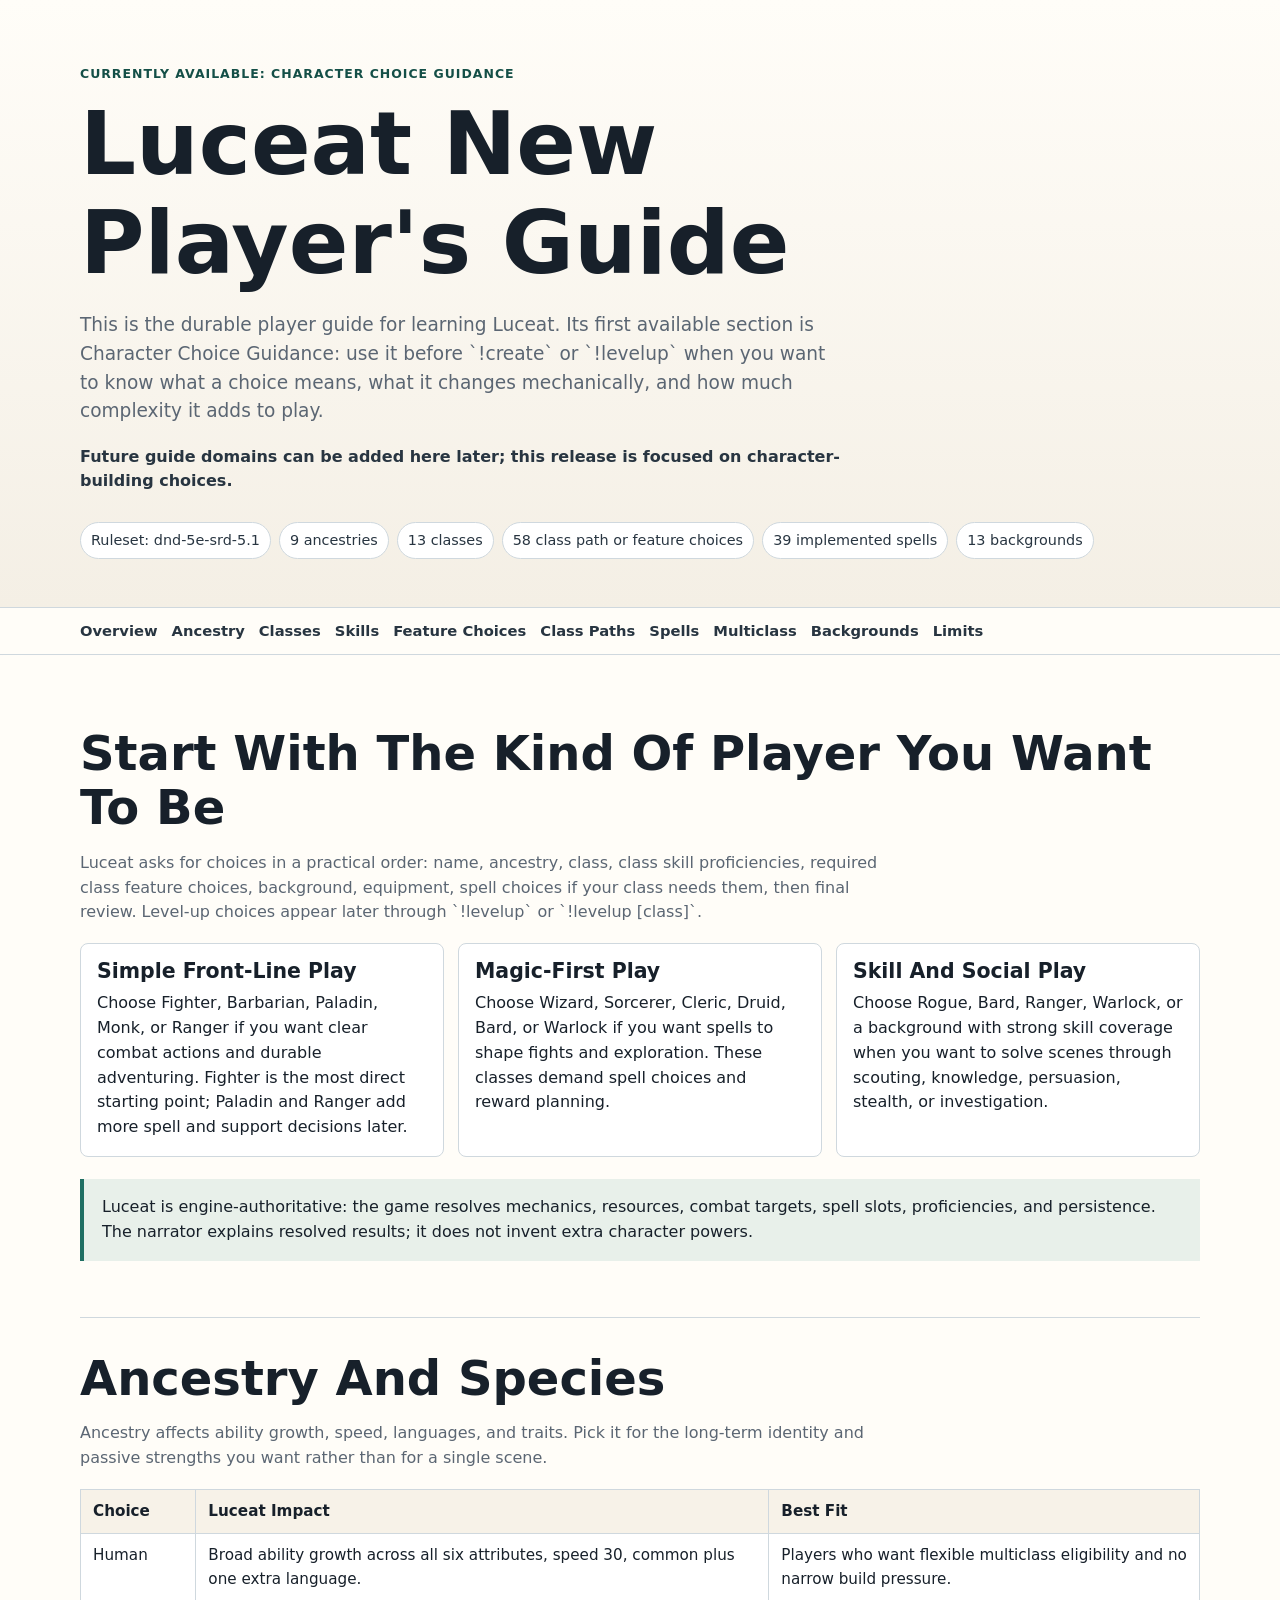
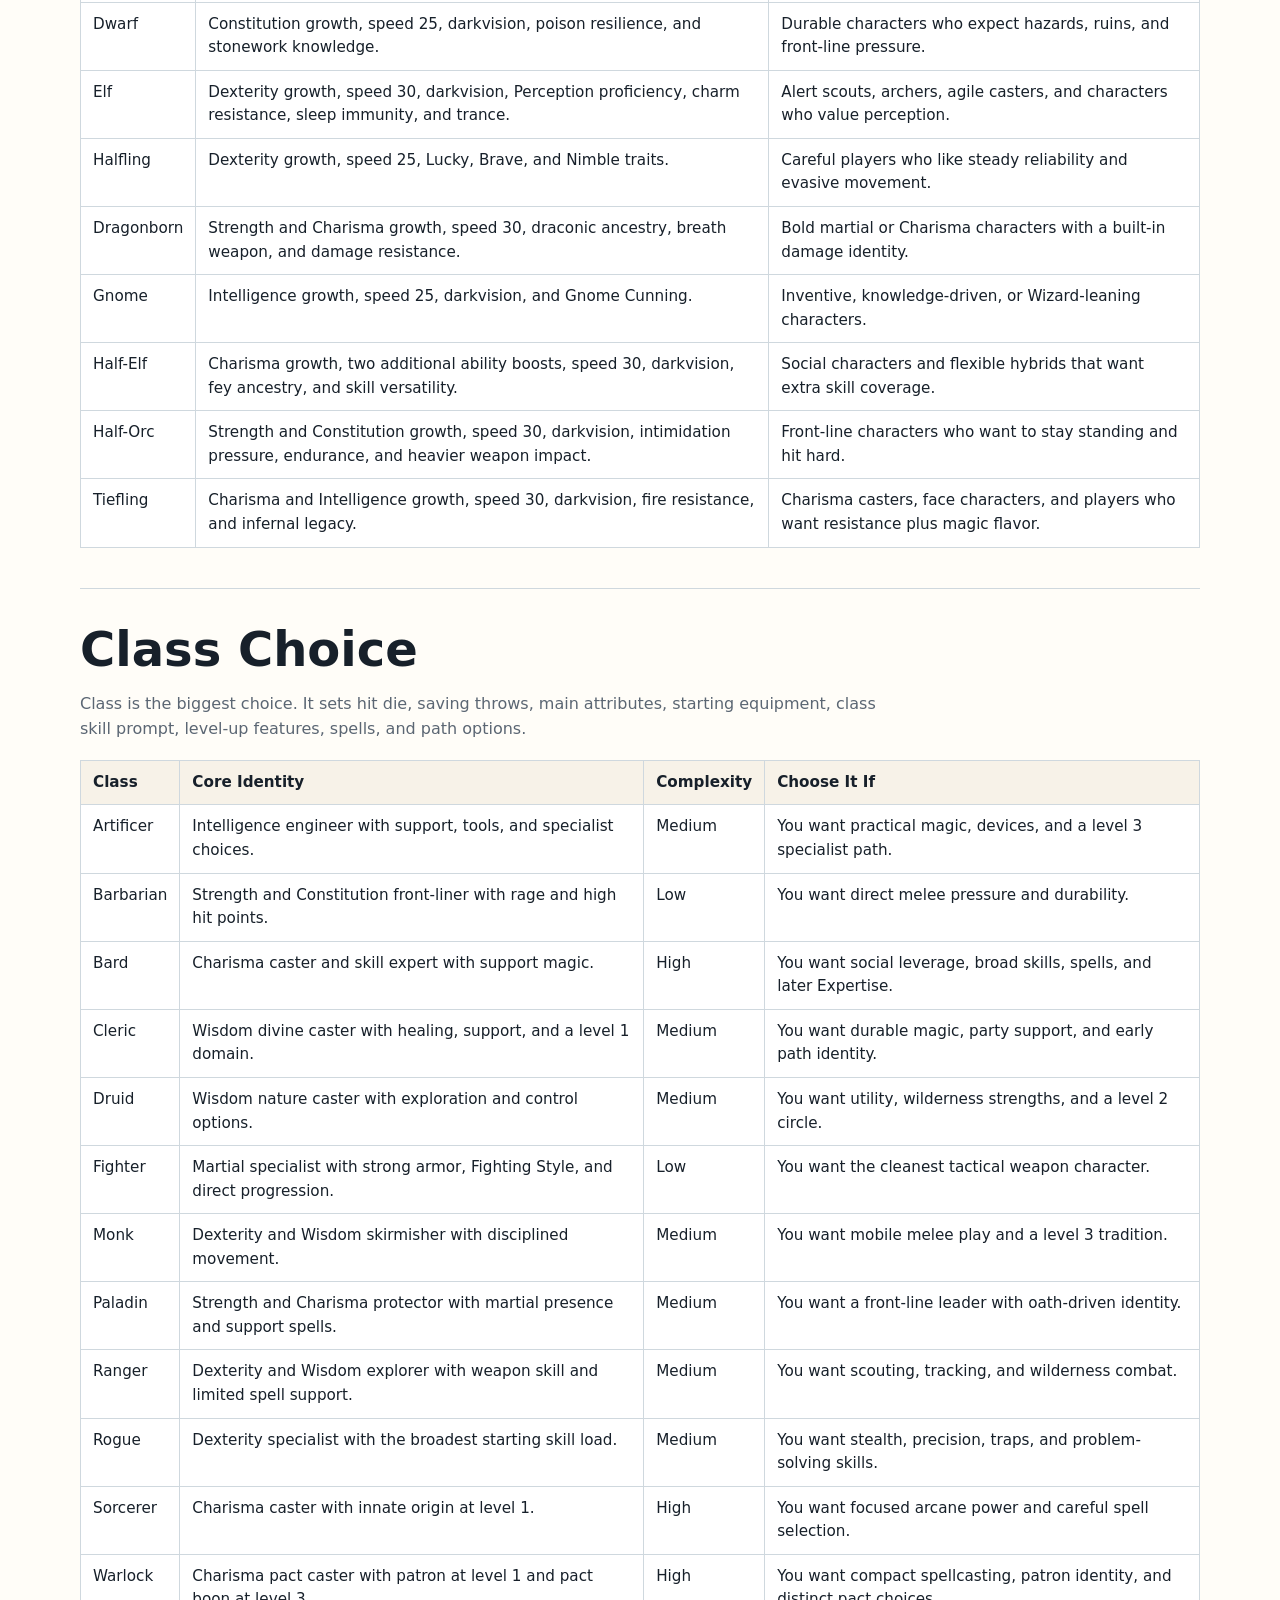
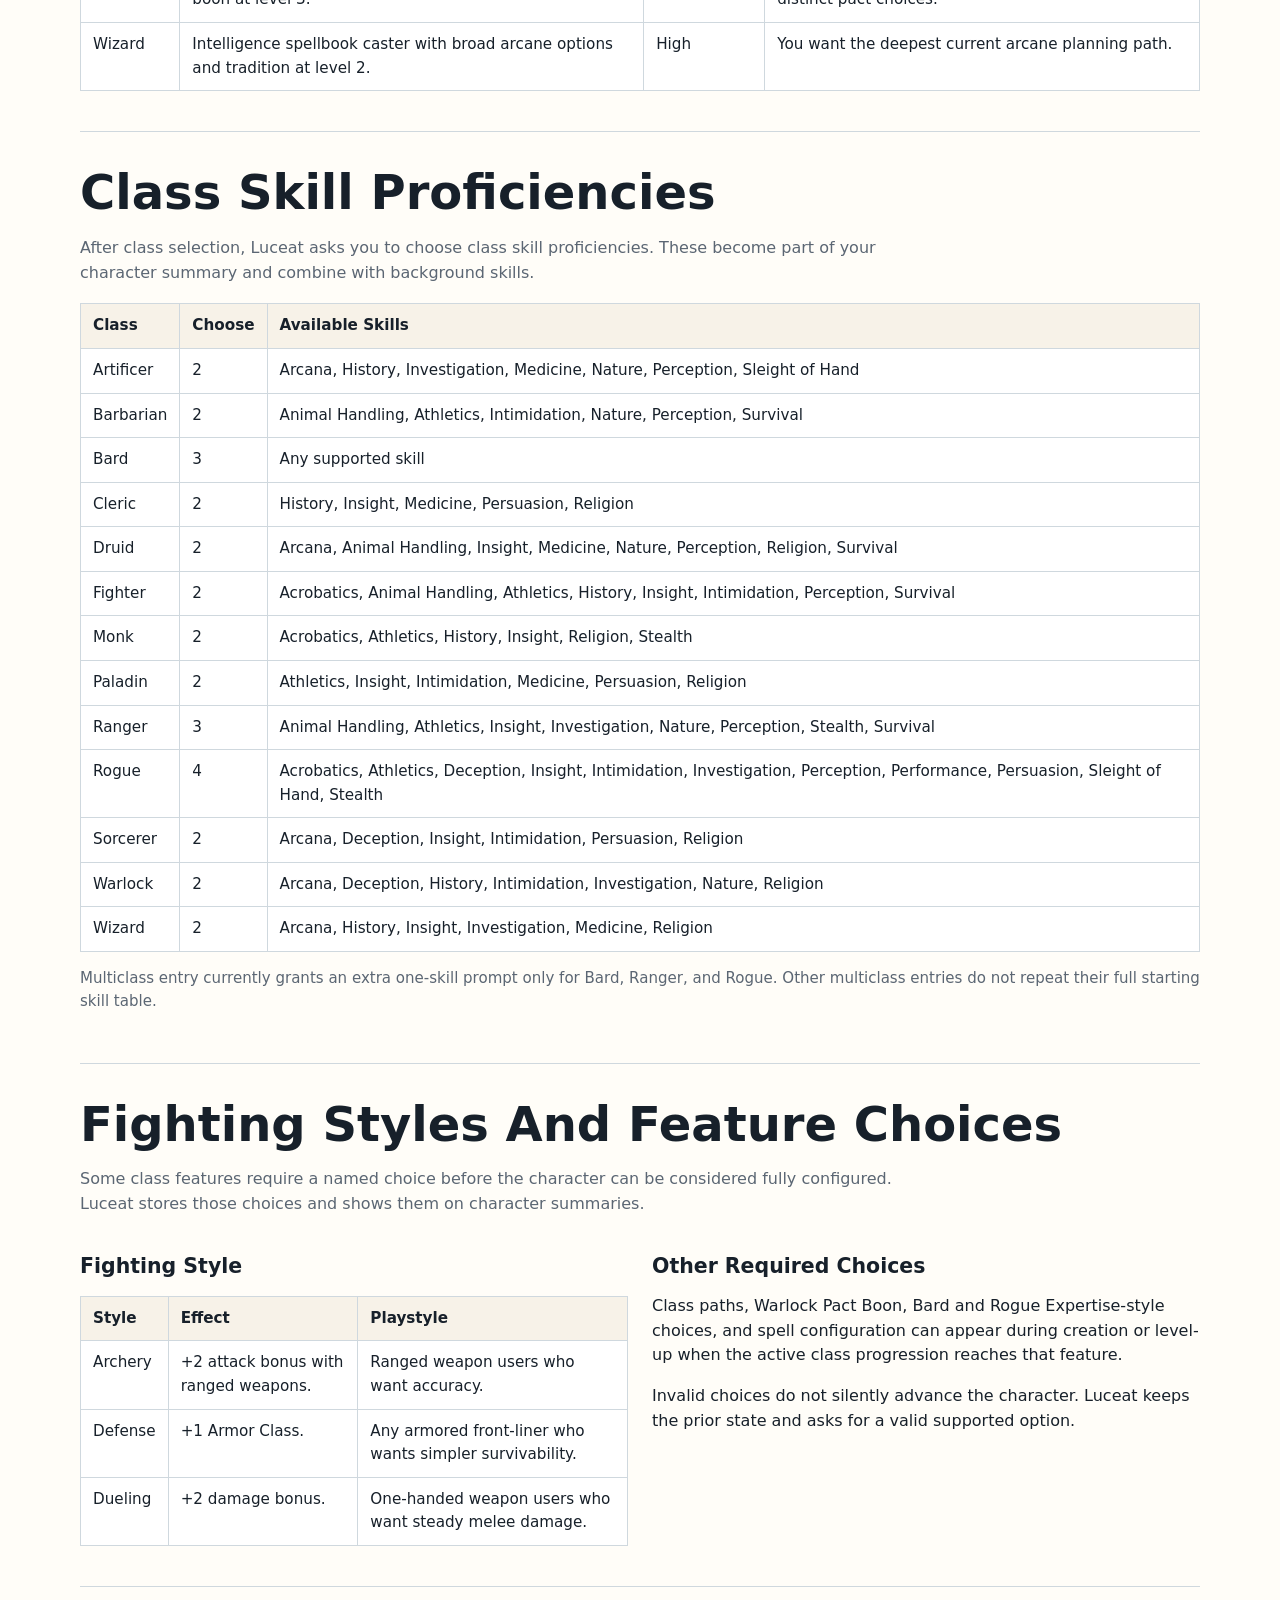
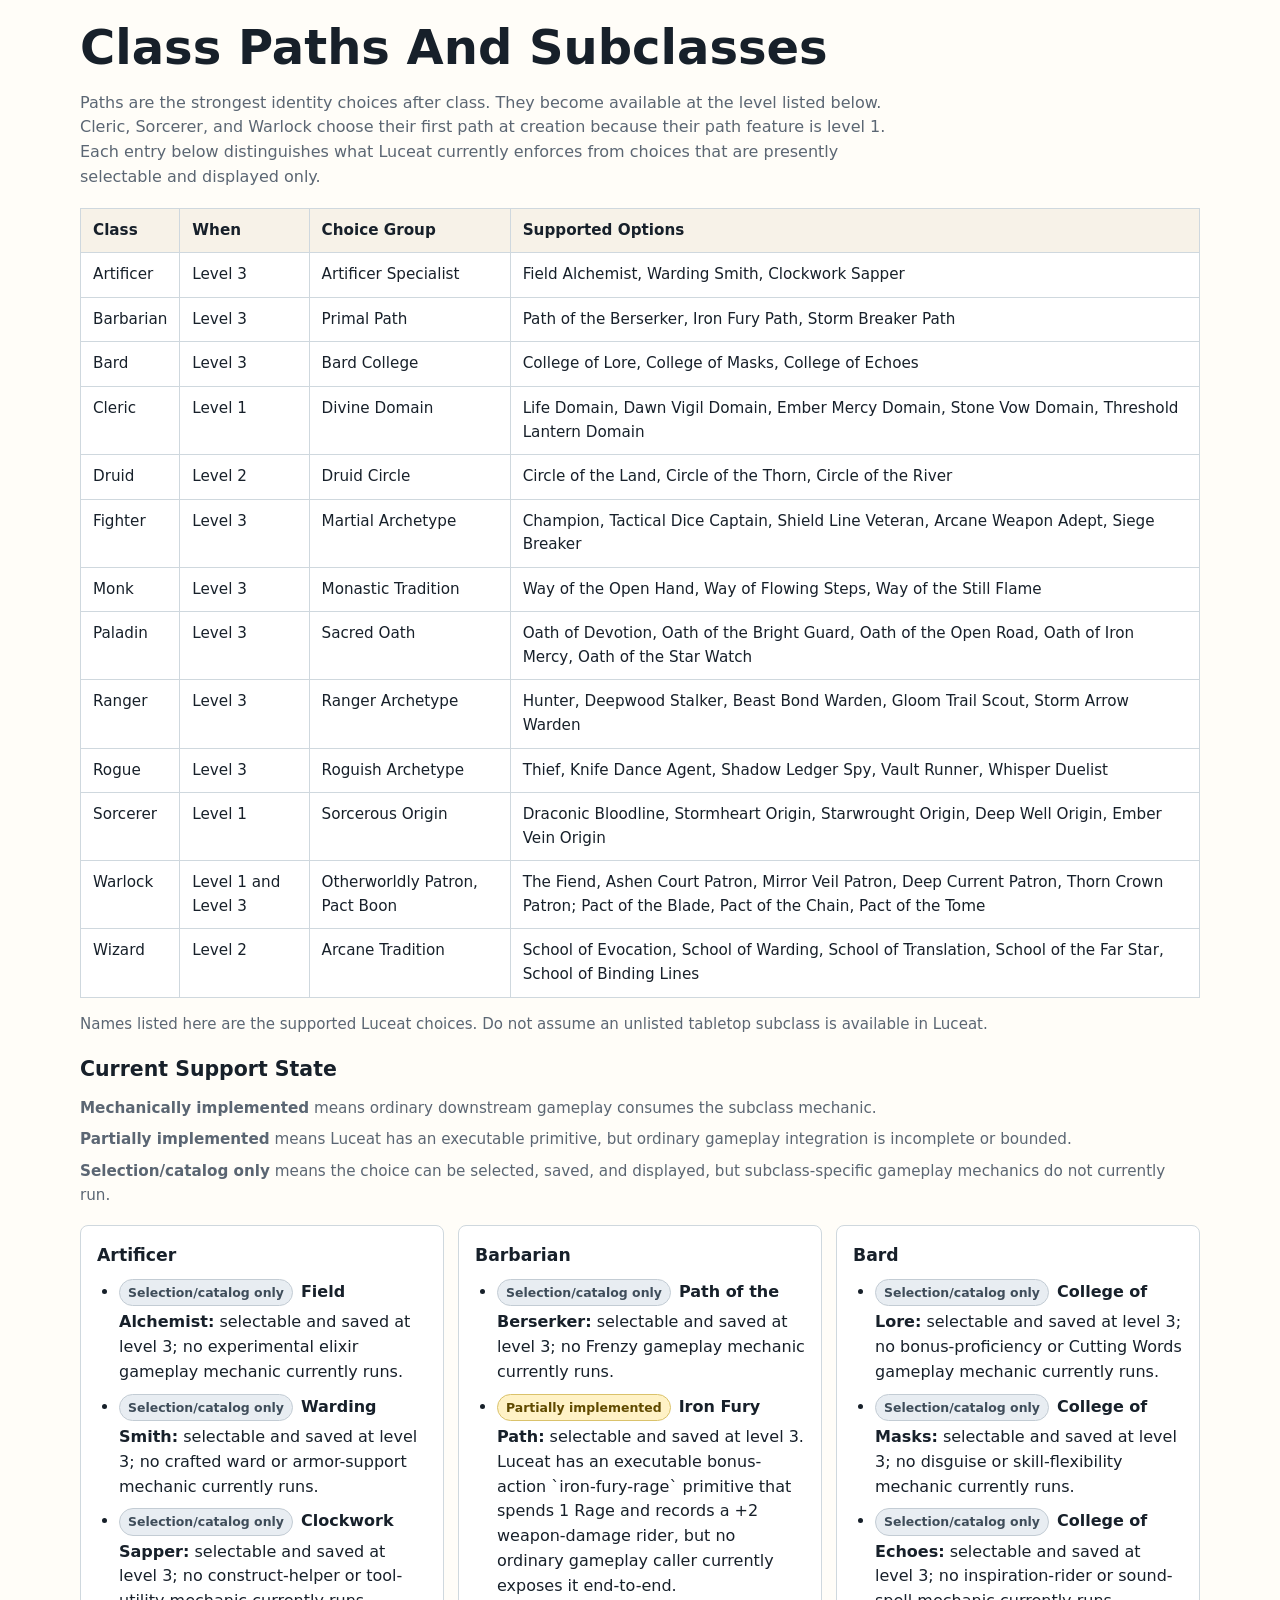
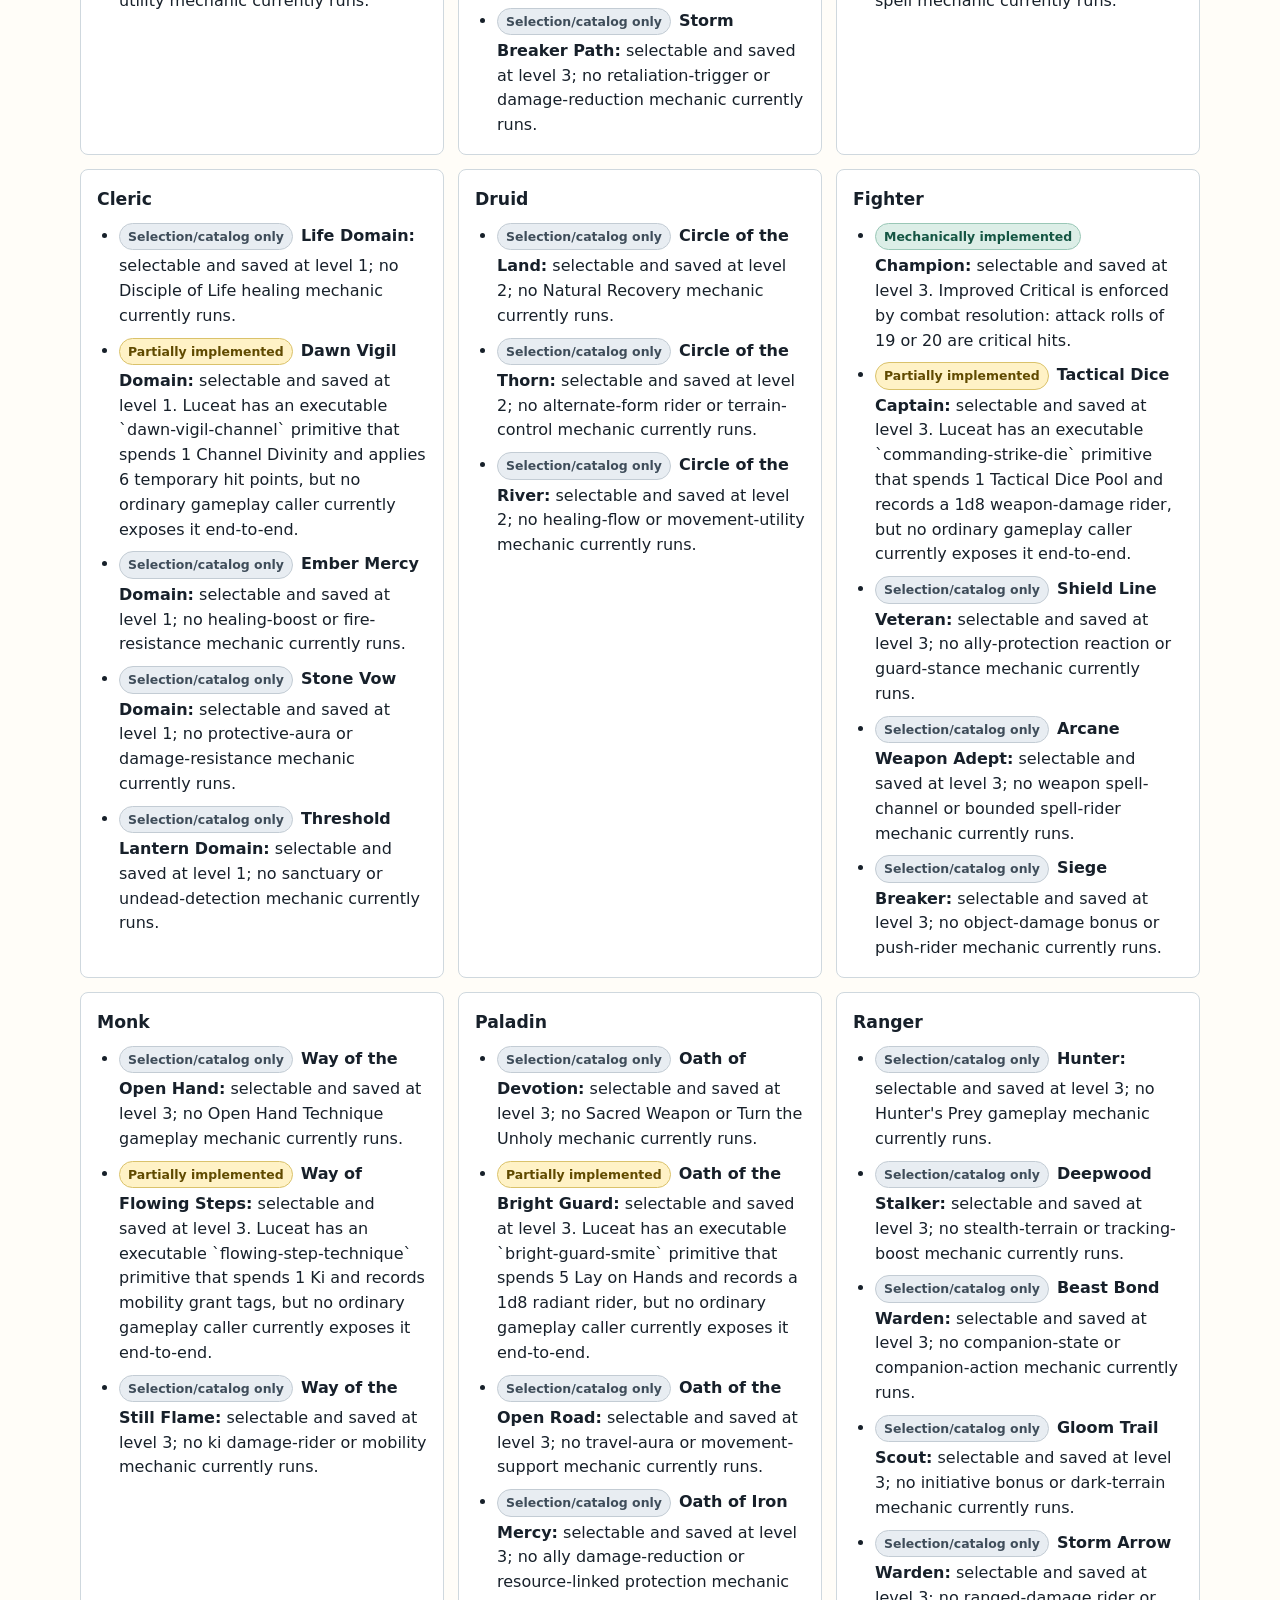
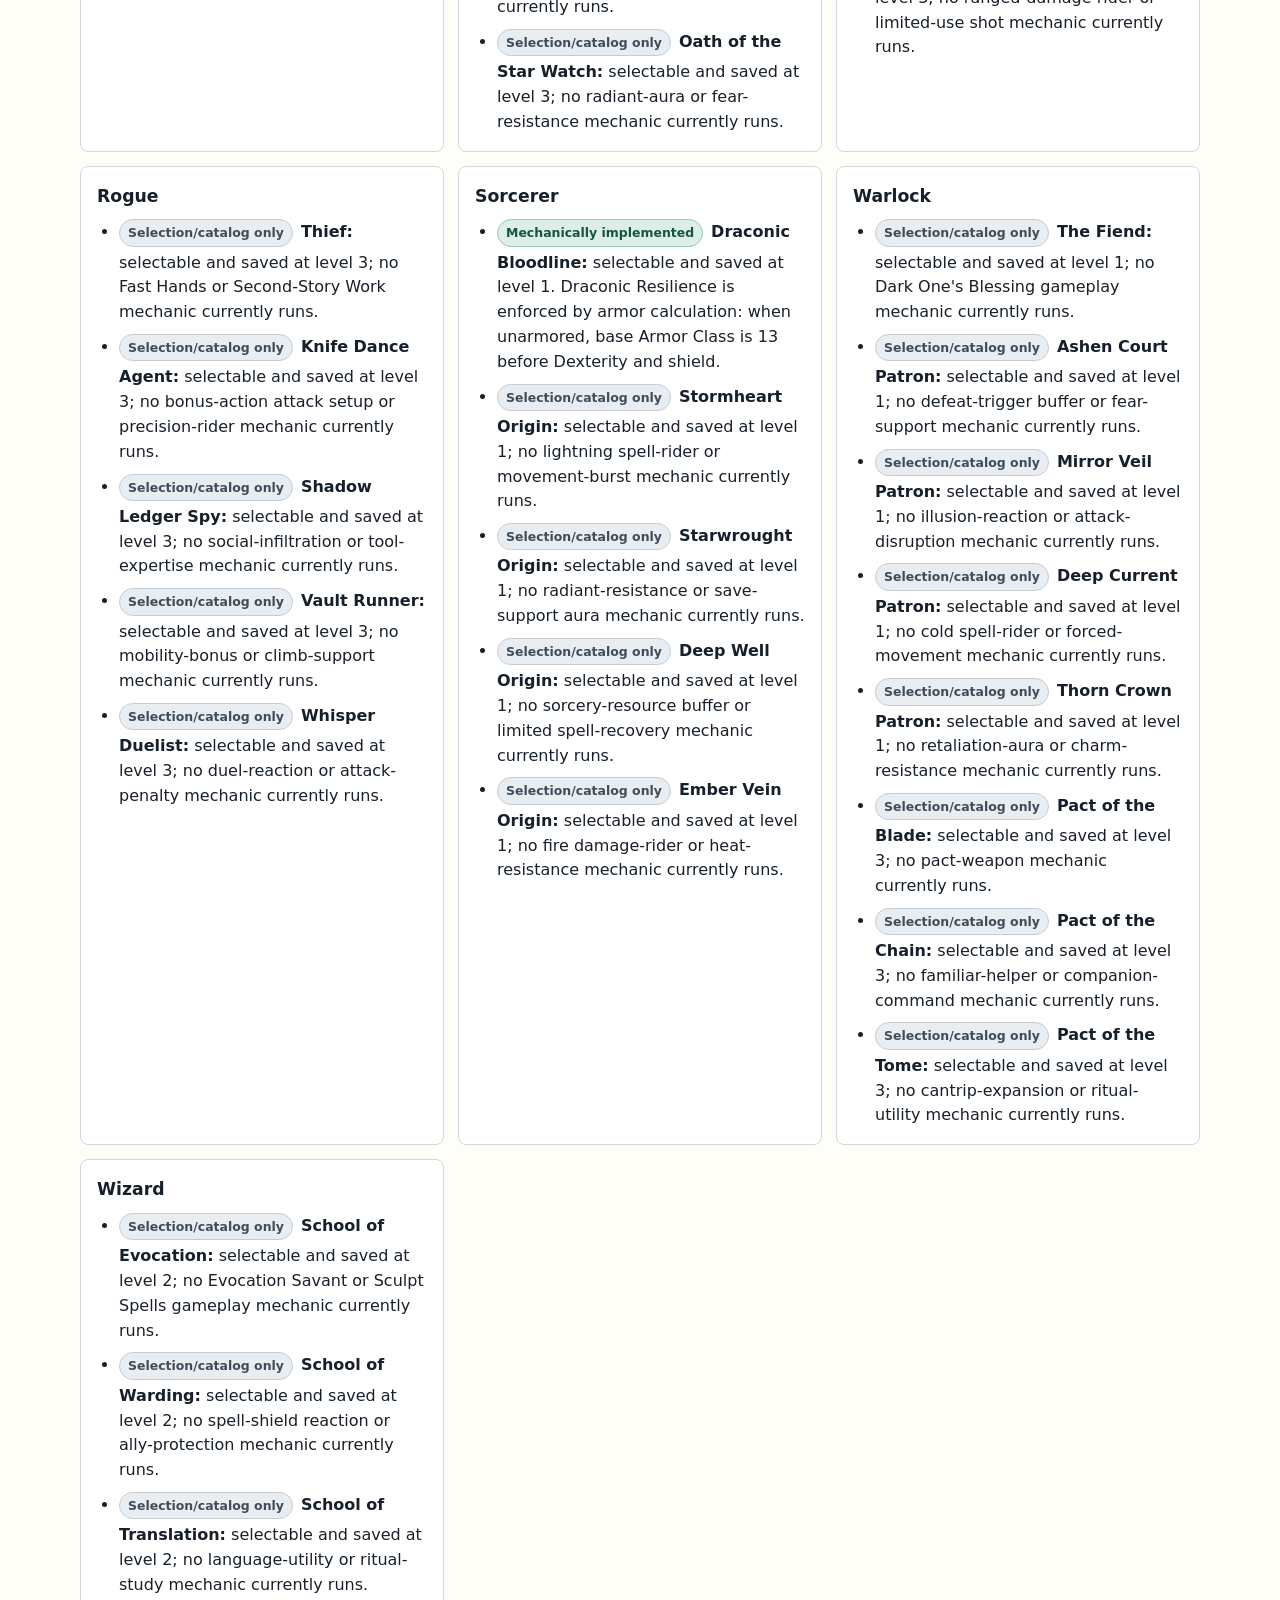
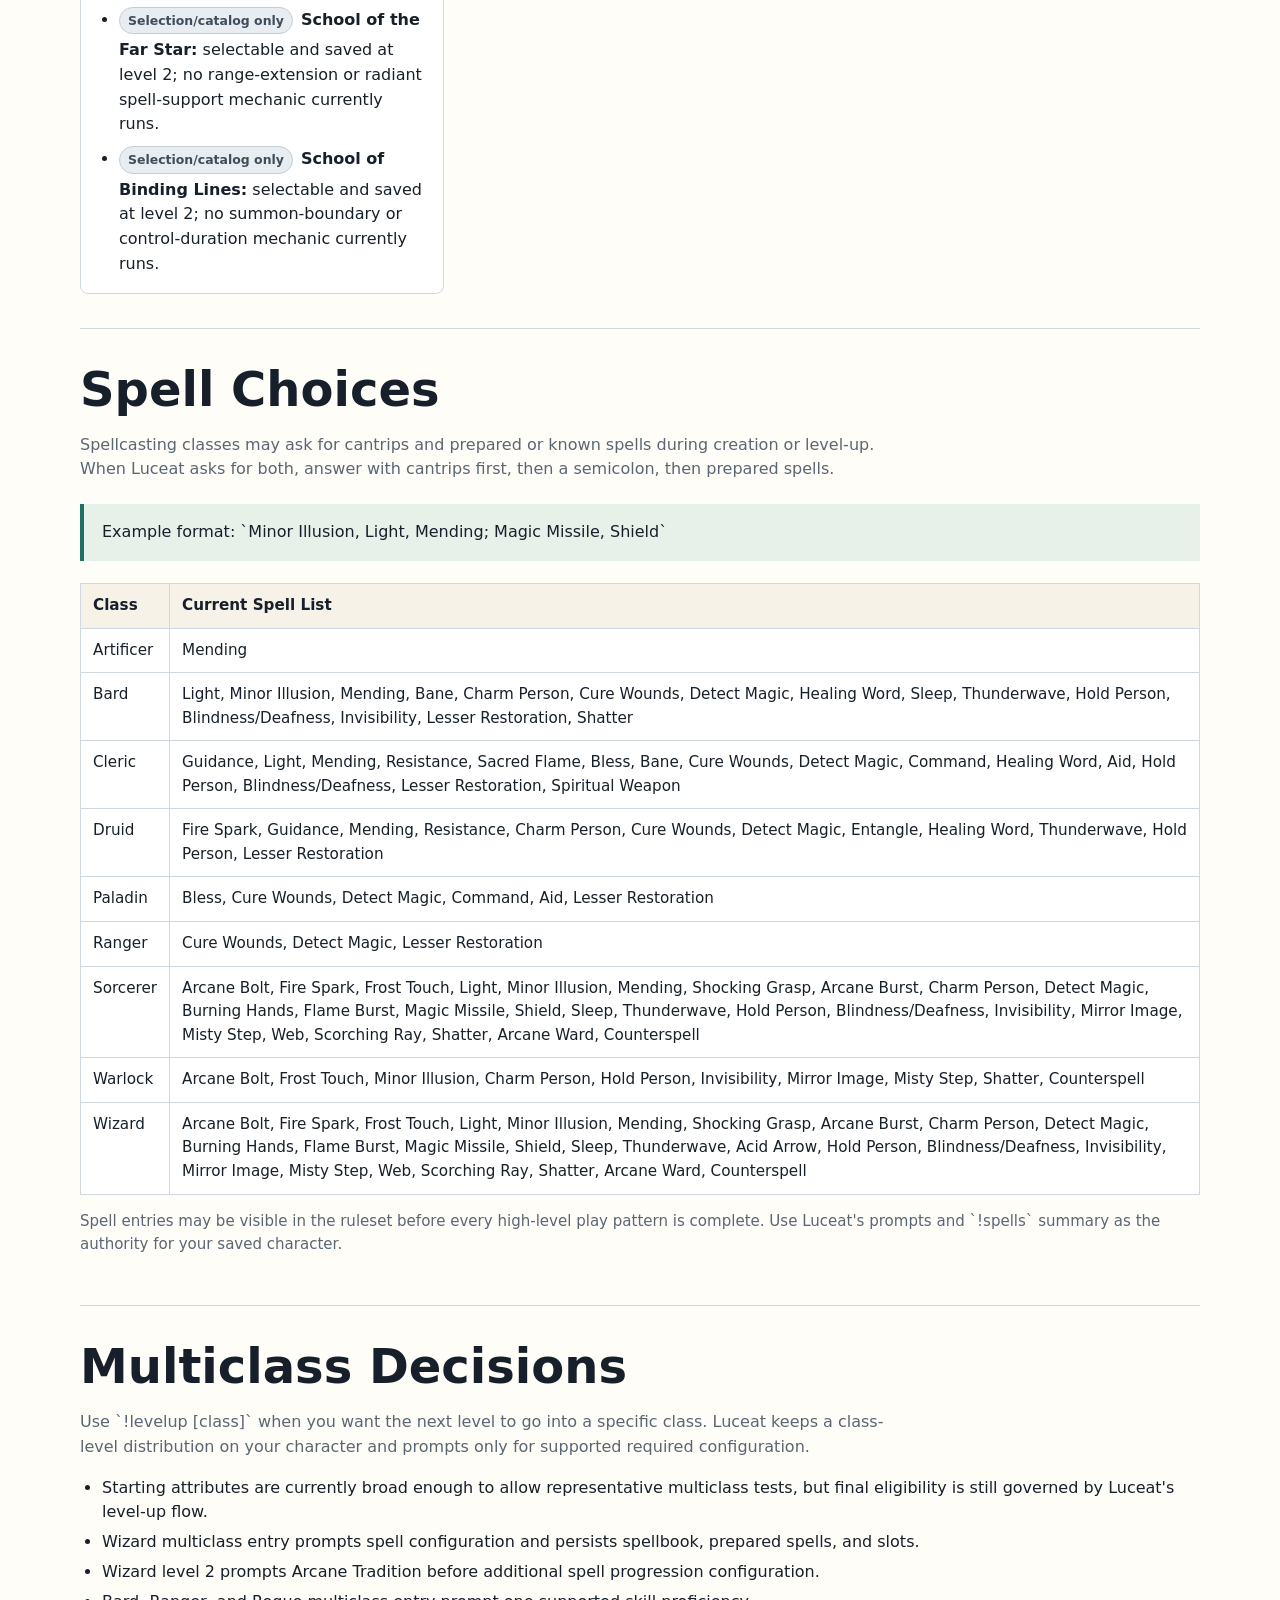
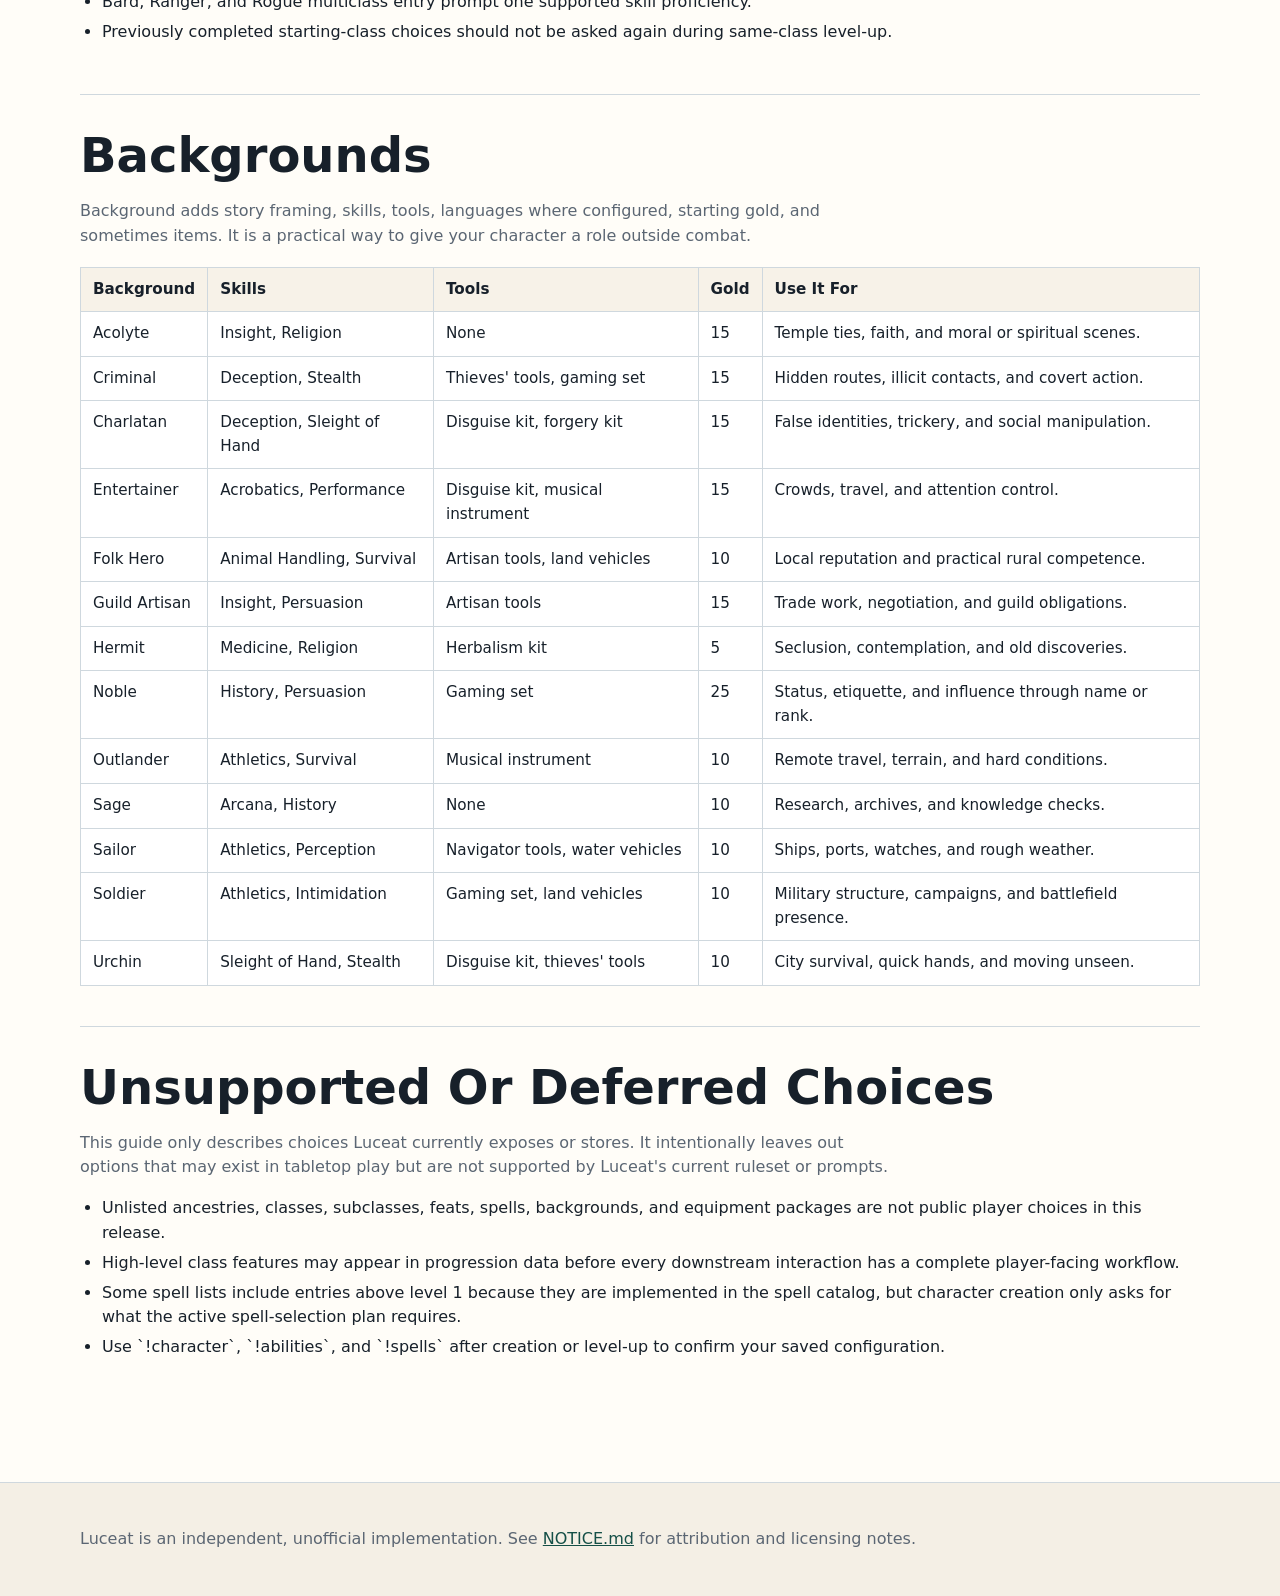
==== index.html @ 7e6dd9d3 "Clarify subclass support state" ====
<!doctype html>
<html lang="en">
  <head>
    <meta charset="utf-8">
    <meta name="viewport" content="width=device-width, initial-scale=1">
    <title>Luceat New Player's Guide</title>
    <meta name="description" content="The Luceat New Player's Guide, currently covering Character Choice Guidance for ancestry, class, skills, paths, spells, multiclass progression, and background.">
    <link rel="stylesheet" href="styles.css">
  </head>
  <body>
    <header class="site-header">
      <div class="wrap hero">
        <div>
          <p class="eyebrow">Currently available: Character Choice Guidance</p>
          <h1>Luceat New Player's Guide</h1>
          <p class="lead">This is the durable player guide for learning Luceat. Its first available section is Character Choice Guidance: use it before `!create` or `!levelup` when you want to know what a choice means, what it changes mechanically, and how much complexity it adds to play.</p>
          <p class="domain-label">Future guide domains can be added here later; this release is focused on character-building choices.</p>
          <div class="meta" aria-label="Guide facts">
            <span class="pill">Ruleset: dnd-5e-srd-5.1</span>
            <span class="pill">9 ancestries</span>
            <span class="pill">13 classes</span>
            <span class="pill">58 class path or feature choices</span>
            <span class="pill">39 implemented spells</span>
            <span class="pill">13 backgrounds</span>
          </div>
        </div>
      </div>
    </header>

    <nav aria-label="Guide sections">
      <div class="wrap">
        <a href="#overview">Overview</a>
        <a href="#ancestry">Ancestry</a>
        <a href="#classes">Classes</a>
        <a href="#skills">Skills</a>
        <a href="#features">Feature Choices</a>
        <a href="#paths">Class Paths</a>
        <a href="#spells">Spells</a>
        <a href="#multiclass">Multiclass</a>
        <a href="#backgrounds">Backgrounds</a>
        <a href="#limits">Limits</a>
      </div>
    </nav>

    <main class="wrap">
      <section id="overview">
        <h2>Start With The Kind Of Player You Want To Be</h2>
        <p class="section-intro">Luceat asks for choices in a practical order: name, ancestry, class, class skill proficiencies, required class feature choices, background, equipment, spell choices if your class needs them, then final review. Level-up choices appear later through `!levelup` or `!levelup [class]`.</p>
        <div class="grid">
          <article class="card">
            <h3>Simple Front-Line Play</h3>
            <p>Choose Fighter, Barbarian, Paladin, Monk, or Ranger if you want clear combat actions and durable adventuring. Fighter is the most direct starting point; Paladin and Ranger add more spell and support decisions later.</p>
          </article>
          <article class="card">
            <h3>Magic-First Play</h3>
            <p>Choose Wizard, Sorcerer, Cleric, Druid, Bard, or Warlock if you want spells to shape fights and exploration. These classes demand spell choices and reward planning.</p>
          </article>
          <article class="card">
            <h3>Skill And Social Play</h3>
            <p>Choose Rogue, Bard, Ranger, Warlock, or a background with strong skill coverage when you want to solve scenes through scouting, knowledge, persuasion, stealth, or investigation.</p>
          </article>
        </div>
        <div class="callout">
          Luceat is engine-authoritative: the game resolves mechanics, resources, combat targets, spell slots, proficiencies, and persistence. The narrator explains resolved results; it does not invent extra character powers.
        </div>
      </section>

      <section id="ancestry">
        <h2>Ancestry And Species</h2>
        <p class="section-intro">Ancestry affects ability growth, speed, languages, and traits. Pick it for the long-term identity and passive strengths you want rather than for a single scene.</p>
        <table>
          <thead><tr><th>Choice</th><th>Luceat Impact</th><th>Best Fit</th></tr></thead>
          <tbody>
            <tr><td>Human</td><td>Broad ability growth across all six attributes, speed 30, common plus one extra language.</td><td>Players who want flexible multiclass eligibility and no narrow build pressure.</td></tr>
            <tr><td>Dwarf</td><td>Constitution growth, speed 25, darkvision, poison resilience, and stonework knowledge.</td><td>Durable characters who expect hazards, ruins, and front-line pressure.</td></tr>
            <tr><td>Elf</td><td>Dexterity growth, speed 30, darkvision, Perception proficiency, charm resistance, sleep immunity, and trance.</td><td>Alert scouts, archers, agile casters, and characters who value perception.</td></tr>
            <tr><td>Halfling</td><td>Dexterity growth, speed 25, Lucky, Brave, and Nimble traits.</td><td>Careful players who like steady reliability and evasive movement.</td></tr>
            <tr><td>Dragonborn</td><td>Strength and Charisma growth, speed 30, draconic ancestry, breath weapon, and damage resistance.</td><td>Bold martial or Charisma characters with a built-in damage identity.</td></tr>
            <tr><td>Gnome</td><td>Intelligence growth, speed 25, darkvision, and Gnome Cunning.</td><td>Inventive, knowledge-driven, or Wizard-leaning characters.</td></tr>
            <tr><td>Half-Elf</td><td>Charisma growth, two additional ability boosts, speed 30, darkvision, fey ancestry, and skill versatility.</td><td>Social characters and flexible hybrids that want extra skill coverage.</td></tr>
            <tr><td>Half-Orc</td><td>Strength and Constitution growth, speed 30, darkvision, intimidation pressure, endurance, and heavier weapon impact.</td><td>Front-line characters who want to stay standing and hit hard.</td></tr>
            <tr><td>Tiefling</td><td>Charisma and Intelligence growth, speed 30, darkvision, fire resistance, and infernal legacy.</td><td>Charisma casters, face characters, and players who want resistance plus magic flavor.</td></tr>
          </tbody>
        </table>
      </section>

      <section id="classes">
        <h2>Class Choice</h2>
        <p class="section-intro">Class is the biggest choice. It sets hit die, saving throws, main attributes, starting equipment, class skill prompt, level-up features, spells, and path options.</p>
        <table>
          <thead><tr><th>Class</th><th>Core Identity</th><th>Complexity</th><th>Choose It If</th></tr></thead>
          <tbody>
            <tr><td>Artificer</td><td>Intelligence engineer with support, tools, and specialist choices.</td><td>Medium</td><td>You want practical magic, devices, and a level 3 specialist path.</td></tr>
            <tr><td>Barbarian</td><td>Strength and Constitution front-liner with rage and high hit points.</td><td>Low</td><td>You want direct melee pressure and durability.</td></tr>
            <tr><td>Bard</td><td>Charisma caster and skill expert with support magic.</td><td>High</td><td>You want social leverage, broad skills, spells, and later Expertise.</td></tr>
            <tr><td>Cleric</td><td>Wisdom divine caster with healing, support, and a level 1 domain.</td><td>Medium</td><td>You want durable magic, party support, and early path identity.</td></tr>
            <tr><td>Druid</td><td>Wisdom nature caster with exploration and control options.</td><td>Medium</td><td>You want utility, wilderness strengths, and a level 2 circle.</td></tr>
            <tr><td>Fighter</td><td>Martial specialist with strong armor, Fighting Style, and direct progression.</td><td>Low</td><td>You want the cleanest tactical weapon character.</td></tr>
            <tr><td>Monk</td><td>Dexterity and Wisdom skirmisher with disciplined movement.</td><td>Medium</td><td>You want mobile melee play and a level 3 tradition.</td></tr>
            <tr><td>Paladin</td><td>Strength and Charisma protector with martial presence and support spells.</td><td>Medium</td><td>You want a front-line leader with oath-driven identity.</td></tr>
            <tr><td>Ranger</td><td>Dexterity and Wisdom explorer with weapon skill and limited spell support.</td><td>Medium</td><td>You want scouting, tracking, and wilderness combat.</td></tr>
            <tr><td>Rogue</td><td>Dexterity specialist with the broadest starting skill load.</td><td>Medium</td><td>You want stealth, precision, traps, and problem-solving skills.</td></tr>
            <tr><td>Sorcerer</td><td>Charisma caster with innate origin at level 1.</td><td>High</td><td>You want focused arcane power and careful spell selection.</td></tr>
            <tr><td>Warlock</td><td>Charisma pact caster with patron at level 1 and pact boon at level 3.</td><td>High</td><td>You want compact spellcasting, patron identity, and distinct pact choices.</td></tr>
            <tr><td>Wizard</td><td>Intelligence spellbook caster with broad arcane options and tradition at level 2.</td><td>High</td><td>You want the deepest current arcane planning path.</td></tr>
          </tbody>
        </table>
      </section>

      <section id="skills">
        <h2>Class Skill Proficiencies</h2>
        <p class="section-intro">After class selection, Luceat asks you to choose class skill proficiencies. These become part of your character summary and combine with background skills.</p>
        <table>
          <thead><tr><th>Class</th><th>Choose</th><th>Available Skills</th></tr></thead>
          <tbody>
            <tr><td>Artificer</td><td>2</td><td>Arcana, History, Investigation, Medicine, Nature, Perception, Sleight of Hand</td></tr>
            <tr><td>Barbarian</td><td>2</td><td>Animal Handling, Athletics, Intimidation, Nature, Perception, Survival</td></tr>
            <tr><td>Bard</td><td>3</td><td>Any supported skill</td></tr>
            <tr><td>Cleric</td><td>2</td><td>History, Insight, Medicine, Persuasion, Religion</td></tr>
            <tr><td>Druid</td><td>2</td><td>Arcana, Animal Handling, Insight, Medicine, Nature, Perception, Religion, Survival</td></tr>
            <tr><td>Fighter</td><td>2</td><td>Acrobatics, Animal Handling, Athletics, History, Insight, Intimidation, Perception, Survival</td></tr>
            <tr><td>Monk</td><td>2</td><td>Acrobatics, Athletics, History, Insight, Religion, Stealth</td></tr>
            <tr><td>Paladin</td><td>2</td><td>Athletics, Insight, Intimidation, Medicine, Persuasion, Religion</td></tr>
            <tr><td>Ranger</td><td>3</td><td>Animal Handling, Athletics, Insight, Investigation, Nature, Perception, Stealth, Survival</td></tr>
            <tr><td>Rogue</td><td>4</td><td>Acrobatics, Athletics, Deception, Insight, Intimidation, Investigation, Perception, Performance, Persuasion, Sleight of Hand, Stealth</td></tr>
            <tr><td>Sorcerer</td><td>2</td><td>Arcana, Deception, Insight, Intimidation, Persuasion, Religion</td></tr>
            <tr><td>Warlock</td><td>2</td><td>Arcana, Deception, History, Intimidation, Investigation, Nature, Religion</td></tr>
            <tr><td>Wizard</td><td>2</td><td>Arcana, History, Insight, Investigation, Medicine, Religion</td></tr>
          </tbody>
        </table>
        <p class="small">Multiclass entry currently grants an extra one-skill prompt only for Bard, Ranger, and Rogue. Other multiclass entries do not repeat their full starting skill table.</p>
      </section>

      <section id="features">
        <h2>Fighting Styles And Feature Choices</h2>
        <p class="section-intro">Some class features require a named choice before the character can be considered fully configured. Luceat stores those choices and shows them on character summaries.</p>
        <div class="two-column">
          <div>
            <h3>Fighting Style</h3>
            <table>
              <thead><tr><th>Style</th><th>Effect</th><th>Playstyle</th></tr></thead>
              <tbody>
                <tr><td>Archery</td><td>+2 attack bonus with ranged weapons.</td><td>Ranged weapon users who want accuracy.</td></tr>
                <tr><td>Defense</td><td>+1 Armor Class.</td><td>Any armored front-liner who wants simpler survivability.</td></tr>
                <tr><td>Dueling</td><td>+2 damage bonus.</td><td>One-handed weapon users who want steady melee damage.</td></tr>
              </tbody>
            </table>
          </div>
          <div>
            <h3>Other Required Choices</h3>
            <p>Class paths, Warlock Pact Boon, Bard and Rogue Expertise-style choices, and spell configuration can appear during creation or level-up when the active class progression reaches that feature.</p>
            <p>Invalid choices do not silently advance the character. Luceat keeps the prior state and asks for a valid supported option.</p>
          </div>
        </div>
      </section>

      <section id="paths">
        <h2>Class Paths And Subclasses</h2>
        <p class="section-intro">Paths are the strongest identity choices after class. They become available at the level listed below. Cleric, Sorcerer, and Warlock choose their first path at creation because their path feature is level 1. Each entry below distinguishes what Luceat currently enforces from choices that are presently selectable and displayed only.</p>
        <table>
          <thead><tr><th>Class</th><th>When</th><th>Choice Group</th><th>Supported Options</th></tr></thead>
          <tbody>
            <tr><td>Artificer</td><td>Level 3</td><td>Artificer Specialist</td><td>Field Alchemist, Warding Smith, Clockwork Sapper</td></tr>
            <tr><td>Barbarian</td><td>Level 3</td><td>Primal Path</td><td>Path of the Berserker, Iron Fury Path, Storm Breaker Path</td></tr>
            <tr><td>Bard</td><td>Level 3</td><td>Bard College</td><td>College of Lore, College of Masks, College of Echoes</td></tr>
            <tr><td>Cleric</td><td>Level 1</td><td>Divine Domain</td><td>Life Domain, Dawn Vigil Domain, Ember Mercy Domain, Stone Vow Domain, Threshold Lantern Domain</td></tr>
            <tr><td>Druid</td><td>Level 2</td><td>Druid Circle</td><td>Circle of the Land, Circle of the Thorn, Circle of the River</td></tr>
            <tr><td>Fighter</td><td>Level 3</td><td>Martial Archetype</td><td>Champion, Tactical Dice Captain, Shield Line Veteran, Arcane Weapon Adept, Siege Breaker</td></tr>
            <tr><td>Monk</td><td>Level 3</td><td>Monastic Tradition</td><td>Way of the Open Hand, Way of Flowing Steps, Way of the Still Flame</td></tr>
            <tr><td>Paladin</td><td>Level 3</td><td>Sacred Oath</td><td>Oath of Devotion, Oath of the Bright Guard, Oath of the Open Road, Oath of Iron Mercy, Oath of the Star Watch</td></tr>
            <tr><td>Ranger</td><td>Level 3</td><td>Ranger Archetype</td><td>Hunter, Deepwood Stalker, Beast Bond Warden, Gloom Trail Scout, Storm Arrow Warden</td></tr>
            <tr><td>Rogue</td><td>Level 3</td><td>Roguish Archetype</td><td>Thief, Knife Dance Agent, Shadow Ledger Spy, Vault Runner, Whisper Duelist</td></tr>
            <tr><td>Sorcerer</td><td>Level 1</td><td>Sorcerous Origin</td><td>Draconic Bloodline, Stormheart Origin, Starwrought Origin, Deep Well Origin, Ember Vein Origin</td></tr>
            <tr><td>Warlock</td><td>Level 1 and Level 3</td><td>Otherworldly Patron, Pact Boon</td><td>The Fiend, Ashen Court Patron, Mirror Veil Patron, Deep Current Patron, Thorn Crown Patron; Pact of the Blade, Pact of the Chain, Pact of the Tome</td></tr>
            <tr><td>Wizard</td><td>Level 2</td><td>Arcane Tradition</td><td>School of Evocation, School of Warding, School of Translation, School of the Far Star, School of Binding Lines</td></tr>
          </tbody>
        </table>
        <p class="small">Names listed here are the supported Luceat choices. Do not assume an unlisted tabletop subclass is available in Luceat.</p>

        <h3>Current Support State</h3>
        <div class="support-legend" aria-label="Subclass support state legend">
          <span><strong>Mechanically implemented</strong> means ordinary downstream gameplay consumes the subclass mechanic.</span>
          <span><strong>Partially implemented</strong> means Luceat has an executable primitive, but ordinary gameplay integration is incomplete or bounded.</span>
          <span><strong>Selection/catalog only</strong> means the choice can be selected, saved, and displayed, but subclass-specific gameplay mechanics do not currently run.</span>
        </div>
        <div class="path-guidance">
          <article>
            <h4>Artificer</h4>
            <ul>
              <li><span class="status status-catalog">Selection/catalog only</span><strong>Field Alchemist:</strong> selectable and saved at level 3; no experimental elixir gameplay mechanic currently runs.</li>
              <li><span class="status status-catalog">Selection/catalog only</span><strong>Warding Smith:</strong> selectable and saved at level 3; no crafted ward or armor-support mechanic currently runs.</li>
              <li><span class="status status-catalog">Selection/catalog only</span><strong>Clockwork Sapper:</strong> selectable and saved at level 3; no construct-helper or tool-utility mechanic currently runs.</li>
            </ul>
          </article>

          <article>
            <h4>Barbarian</h4>
            <ul>
              <li><span class="status status-catalog">Selection/catalog only</span><strong>Path of the Berserker:</strong> selectable and saved at level 3; no Frenzy gameplay mechanic currently runs.</li>
              <li><span class="status status-partial">Partially implemented</span><strong>Iron Fury Path:</strong> selectable and saved at level 3. Luceat has an executable bonus-action `iron-fury-rage` primitive that spends 1 Rage and records a +2 weapon-damage rider, but no ordinary gameplay caller currently exposes it end-to-end.</li>
              <li><span class="status status-catalog">Selection/catalog only</span><strong>Storm Breaker Path:</strong> selectable and saved at level 3; no retaliation-trigger or damage-reduction mechanic currently runs.</li>
            </ul>
          </article>

          <article>
            <h4>Bard</h4>
            <ul>
              <li><span class="status status-catalog">Selection/catalog only</span><strong>College of Lore:</strong> selectable and saved at level 3; no bonus-proficiency or Cutting Words gameplay mechanic currently runs.</li>
              <li><span class="status status-catalog">Selection/catalog only</span><strong>College of Masks:</strong> selectable and saved at level 3; no disguise or skill-flexibility mechanic currently runs.</li>
              <li><span class="status status-catalog">Selection/catalog only</span><strong>College of Echoes:</strong> selectable and saved at level 3; no inspiration-rider or sound-spell mechanic currently runs.</li>
            </ul>
          </article>

          <article>
            <h4>Cleric</h4>
            <ul>
              <li><span class="status status-catalog">Selection/catalog only</span><strong>Life Domain:</strong> selectable and saved at level 1; no Disciple of Life healing mechanic currently runs.</li>
              <li><span class="status status-partial">Partially implemented</span><strong>Dawn Vigil Domain:</strong> selectable and saved at level 1. Luceat has an executable `dawn-vigil-channel` primitive that spends 1 Channel Divinity and applies 6 temporary hit points, but no ordinary gameplay caller currently exposes it end-to-end.</li>
              <li><span class="status status-catalog">Selection/catalog only</span><strong>Ember Mercy Domain:</strong> selectable and saved at level 1; no healing-boost or fire-resistance mechanic currently runs.</li>
              <li><span class="status status-catalog">Selection/catalog only</span><strong>Stone Vow Domain:</strong> selectable and saved at level 1; no protective-aura or damage-resistance mechanic currently runs.</li>
              <li><span class="status status-catalog">Selection/catalog only</span><strong>Threshold Lantern Domain:</strong> selectable and saved at level 1; no sanctuary or undead-detection mechanic currently runs.</li>
            </ul>
          </article>

          <article>
            <h4>Druid</h4>
            <ul>
              <li><span class="status status-catalog">Selection/catalog only</span><strong>Circle of the Land:</strong> selectable and saved at level 2; no Natural Recovery mechanic currently runs.</li>
              <li><span class="status status-catalog">Selection/catalog only</span><strong>Circle of the Thorn:</strong> selectable and saved at level 2; no alternate-form rider or terrain-control mechanic currently runs.</li>
              <li><span class="status status-catalog">Selection/catalog only</span><strong>Circle of the River:</strong> selectable and saved at level 2; no healing-flow or movement-utility mechanic currently runs.</li>
            </ul>
          </article>

          <article>
            <h4>Fighter</h4>
            <ul>
              <li><span class="status status-implemented">Mechanically implemented</span><strong>Champion:</strong> selectable and saved at level 3. Improved Critical is enforced by combat resolution: attack rolls of 19 or 20 are critical hits.</li>
              <li><span class="status status-partial">Partially implemented</span><strong>Tactical Dice Captain:</strong> selectable and saved at level 3. Luceat has an executable `commanding-strike-die` primitive that spends 1 Tactical Dice Pool and records a 1d8 weapon-damage rider, but no ordinary gameplay caller currently exposes it end-to-end.</li>
              <li><span class="status status-catalog">Selection/catalog only</span><strong>Shield Line Veteran:</strong> selectable and saved at level 3; no ally-protection reaction or guard-stance mechanic currently runs.</li>
              <li><span class="status status-catalog">Selection/catalog only</span><strong>Arcane Weapon Adept:</strong> selectable and saved at level 3; no weapon spell-channel or bounded spell-rider mechanic currently runs.</li>
              <li><span class="status status-catalog">Selection/catalog only</span><strong>Siege Breaker:</strong> selectable and saved at level 3; no object-damage bonus or push-rider mechanic currently runs.</li>
            </ul>
          </article>

          <article>
            <h4>Monk</h4>
            <ul>
              <li><span class="status status-catalog">Selection/catalog only</span><strong>Way of the Open Hand:</strong> selectable and saved at level 3; no Open Hand Technique gameplay mechanic currently runs.</li>
              <li><span class="status status-partial">Partially implemented</span><strong>Way of Flowing Steps:</strong> selectable and saved at level 3. Luceat has an executable `flowing-step-technique` primitive that spends 1 Ki and records mobility grant tags, but no ordinary gameplay caller currently exposes it end-to-end.</li>
              <li><span class="status status-catalog">Selection/catalog only</span><strong>Way of the Still Flame:</strong> selectable and saved at level 3; no ki damage-rider or mobility mechanic currently runs.</li>
            </ul>
          </article>

          <article>
            <h4>Paladin</h4>
            <ul>
              <li><span class="status status-catalog">Selection/catalog only</span><strong>Oath of Devotion:</strong> selectable and saved at level 3; no Sacred Weapon or Turn the Unholy mechanic currently runs.</li>
              <li><span class="status status-partial">Partially implemented</span><strong>Oath of the Bright Guard:</strong> selectable and saved at level 3. Luceat has an executable `bright-guard-smite` primitive that spends 5 Lay on Hands and records a 1d8 radiant rider, but no ordinary gameplay caller currently exposes it end-to-end.</li>
              <li><span class="status status-catalog">Selection/catalog only</span><strong>Oath of the Open Road:</strong> selectable and saved at level 3; no travel-aura or movement-support mechanic currently runs.</li>
              <li><span class="status status-catalog">Selection/catalog only</span><strong>Oath of Iron Mercy:</strong> selectable and saved at level 3; no ally damage-reduction or resource-linked protection mechanic currently runs.</li>
              <li><span class="status status-catalog">Selection/catalog only</span><strong>Oath of the Star Watch:</strong> selectable and saved at level 3; no radiant-aura or fear-resistance mechanic currently runs.</li>
            </ul>
          </article>

          <article>
            <h4>Ranger</h4>
            <ul>
              <li><span class="status status-catalog">Selection/catalog only</span><strong>Hunter:</strong> selectable and saved at level 3; no Hunter's Prey gameplay mechanic currently runs.</li>
              <li><span class="status status-catalog">Selection/catalog only</span><strong>Deepwood Stalker:</strong> selectable and saved at level 3; no stealth-terrain or tracking-boost mechanic currently runs.</li>
              <li><span class="status status-catalog">Selection/catalog only</span><strong>Beast Bond Warden:</strong> selectable and saved at level 3; no companion-state or companion-action mechanic currently runs.</li>
              <li><span class="status status-catalog">Selection/catalog only</span><strong>Gloom Trail Scout:</strong> selectable and saved at level 3; no initiative bonus or dark-terrain mechanic currently runs.</li>
              <li><span class="status status-catalog">Selection/catalog only</span><strong>Storm Arrow Warden:</strong> selectable and saved at level 3; no ranged-damage rider or limited-use shot mechanic currently runs.</li>
            </ul>
          </article>

          <article>
            <h4>Rogue</h4>
            <ul>
              <li><span class="status status-catalog">Selection/catalog only</span><strong>Thief:</strong> selectable and saved at level 3; no Fast Hands or Second-Story Work mechanic currently runs.</li>
              <li><span class="status status-catalog">Selection/catalog only</span><strong>Knife Dance Agent:</strong> selectable and saved at level 3; no bonus-action attack setup or precision-rider mechanic currently runs.</li>
              <li><span class="status status-catalog">Selection/catalog only</span><strong>Shadow Ledger Spy:</strong> selectable and saved at level 3; no social-infiltration or tool-expertise mechanic currently runs.</li>
              <li><span class="status status-catalog">Selection/catalog only</span><strong>Vault Runner:</strong> selectable and saved at level 3; no mobility-bonus or climb-support mechanic currently runs.</li>
              <li><span class="status status-catalog">Selection/catalog only</span><strong>Whisper Duelist:</strong> selectable and saved at level 3; no duel-reaction or attack-penalty mechanic currently runs.</li>
            </ul>
          </article>

          <article>
            <h4>Sorcerer</h4>
            <ul>
              <li><span class="status status-implemented">Mechanically implemented</span><strong>Draconic Bloodline:</strong> selectable and saved at level 1. Draconic Resilience is enforced by armor calculation: when unarmored, base Armor Class is 13 before Dexterity and shield.</li>
              <li><span class="status status-catalog">Selection/catalog only</span><strong>Stormheart Origin:</strong> selectable and saved at level 1; no lightning spell-rider or movement-burst mechanic currently runs.</li>
              <li><span class="status status-catalog">Selection/catalog only</span><strong>Starwrought Origin:</strong> selectable and saved at level 1; no radiant-resistance or save-support aura mechanic currently runs.</li>
              <li><span class="status status-catalog">Selection/catalog only</span><strong>Deep Well Origin:</strong> selectable and saved at level 1; no sorcery-resource buffer or limited spell-recovery mechanic currently runs.</li>
              <li><span class="status status-catalog">Selection/catalog only</span><strong>Ember Vein Origin:</strong> selectable and saved at level 1; no fire damage-rider or heat-resistance mechanic currently runs.</li>
            </ul>
          </article>

          <article>
            <h4>Warlock</h4>
            <ul>
              <li><span class="status status-catalog">Selection/catalog only</span><strong>The Fiend:</strong> selectable and saved at level 1; no Dark One's Blessing gameplay mechanic currently runs.</li>
              <li><span class="status status-catalog">Selection/catalog only</span><strong>Ashen Court Patron:</strong> selectable and saved at level 1; no defeat-trigger buffer or fear-support mechanic currently runs.</li>
              <li><span class="status status-catalog">Selection/catalog only</span><strong>Mirror Veil Patron:</strong> selectable and saved at level 1; no illusion-reaction or attack-disruption mechanic currently runs.</li>
              <li><span class="status status-catalog">Selection/catalog only</span><strong>Deep Current Patron:</strong> selectable and saved at level 1; no cold spell-rider or forced-movement mechanic currently runs.</li>
              <li><span class="status status-catalog">Selection/catalog only</span><strong>Thorn Crown Patron:</strong> selectable and saved at level 1; no retaliation-aura or charm-resistance mechanic currently runs.</li>
              <li><span class="status status-catalog">Selection/catalog only</span><strong>Pact of the Blade:</strong> selectable and saved at level 3; no pact-weapon mechanic currently runs.</li>
              <li><span class="status status-catalog">Selection/catalog only</span><strong>Pact of the Chain:</strong> selectable and saved at level 3; no familiar-helper or companion-command mechanic currently runs.</li>
              <li><span class="status status-catalog">Selection/catalog only</span><strong>Pact of the Tome:</strong> selectable and saved at level 3; no cantrip-expansion or ritual-utility mechanic currently runs.</li>
            </ul>
          </article>

          <article>
            <h4>Wizard</h4>
            <ul>
              <li><span class="status status-catalog">Selection/catalog only</span><strong>School of Evocation:</strong> selectable and saved at level 2; no Evocation Savant or Sculpt Spells gameplay mechanic currently runs.</li>
              <li><span class="status status-catalog">Selection/catalog only</span><strong>School of Warding:</strong> selectable and saved at level 2; no spell-shield reaction or ally-protection mechanic currently runs.</li>
              <li><span class="status status-catalog">Selection/catalog only</span><strong>School of Translation:</strong> selectable and saved at level 2; no language-utility or ritual-study mechanic currently runs.</li>
              <li><span class="status status-catalog">Selection/catalog only</span><strong>School of the Far Star:</strong> selectable and saved at level 2; no range-extension or radiant spell-support mechanic currently runs.</li>
              <li><span class="status status-catalog">Selection/catalog only</span><strong>School of Binding Lines:</strong> selectable and saved at level 2; no summon-boundary or control-duration mechanic currently runs.</li>
            </ul>
          </article>
        </div>
      </section>

      <section id="spells">
        <h2>Spell Choices</h2>
        <p class="section-intro">Spellcasting classes may ask for cantrips and prepared or known spells during creation or level-up. When Luceat asks for both, answer with cantrips first, then a semicolon, then prepared spells.</p>
        <div class="callout">
          Example format: `Minor Illusion, Light, Mending; Magic Missile, Shield`
        </div>
        <table>
          <thead><tr><th>Class</th><th>Current Spell List</th></tr></thead>
          <tbody>
            <tr><td>Artificer</td><td>Mending</td></tr>
            <tr><td>Bard</td><td>Light, Minor Illusion, Mending, Bane, Charm Person, Cure Wounds, Detect Magic, Healing Word, Sleep, Thunderwave, Hold Person, Blindness/Deafness, Invisibility, Lesser Restoration, Shatter</td></tr>
            <tr><td>Cleric</td><td>Guidance, Light, Mending, Resistance, Sacred Flame, Bless, Bane, Cure Wounds, Detect Magic, Command, Healing Word, Aid, Hold Person, Blindness/Deafness, Lesser Restoration, Spiritual Weapon</td></tr>
            <tr><td>Druid</td><td>Fire Spark, Guidance, Mending, Resistance, Charm Person, Cure Wounds, Detect Magic, Entangle, Healing Word, Thunderwave, Hold Person, Lesser Restoration</td></tr>
            <tr><td>Paladin</td><td>Bless, Cure Wounds, Detect Magic, Command, Aid, Lesser Restoration</td></tr>
            <tr><td>Ranger</td><td>Cure Wounds, Detect Magic, Lesser Restoration</td></tr>
            <tr><td>Sorcerer</td><td>Arcane Bolt, Fire Spark, Frost Touch, Light, Minor Illusion, Mending, Shocking Grasp, Arcane Burst, Charm Person, Detect Magic, Burning Hands, Flame Burst, Magic Missile, Shield, Sleep, Thunderwave, Hold Person, Blindness/Deafness, Invisibility, Mirror Image, Misty Step, Web, Scorching Ray, Shatter, Arcane Ward, Counterspell</td></tr>
            <tr><td>Warlock</td><td>Arcane Bolt, Frost Touch, Minor Illusion, Charm Person, Hold Person, Invisibility, Mirror Image, Misty Step, Shatter, Counterspell</td></tr>
            <tr><td>Wizard</td><td>Arcane Bolt, Fire Spark, Frost Touch, Light, Minor Illusion, Mending, Shocking Grasp, Arcane Burst, Charm Person, Detect Magic, Burning Hands, Flame Burst, Magic Missile, Shield, Sleep, Thunderwave, Acid Arrow, Hold Person, Blindness/Deafness, Invisibility, Mirror Image, Misty Step, Web, Scorching Ray, Shatter, Arcane Ward, Counterspell</td></tr>
          </tbody>
        </table>
        <p class="small">Spell entries may be visible in the ruleset before every high-level play pattern is complete. Use Luceat's prompts and `!spells` summary as the authority for your saved character.</p>
      </section>

      <section id="multiclass">
        <h2>Multiclass Decisions</h2>
        <p class="section-intro">Use `!levelup [class]` when you want the next level to go into a specific class. Luceat keeps a class-level distribution on your character and prompts only for supported required configuration.</p>
        <ul>
          <li>Starting attributes are currently broad enough to allow representative multiclass tests, but final eligibility is still governed by Luceat's level-up flow.</li>
          <li>Wizard multiclass entry prompts spell configuration and persists spellbook, prepared spells, and slots.</li>
          <li>Wizard level 2 prompts Arcane Tradition before additional spell progression configuration.</li>
          <li>Bard, Ranger, and Rogue multiclass entry prompt one supported skill proficiency.</li>
          <li>Previously completed starting-class choices should not be asked again during same-class level-up.</li>
        </ul>
      </section>

      <section id="backgrounds">
        <h2>Backgrounds</h2>
        <p class="section-intro">Background adds story framing, skills, tools, languages where configured, starting gold, and sometimes items. It is a practical way to give your character a role outside combat.</p>
        <table>
          <thead><tr><th>Background</th><th>Skills</th><th>Tools</th><th>Gold</th><th>Use It For</th></tr></thead>
          <tbody>
            <tr><td>Acolyte</td><td>Insight, Religion</td><td>None</td><td>15</td><td>Temple ties, faith, and moral or spiritual scenes.</td></tr>
            <tr><td>Criminal</td><td>Deception, Stealth</td><td>Thieves' tools, gaming set</td><td>15</td><td>Hidden routes, illicit contacts, and covert action.</td></tr>
            <tr><td>Charlatan</td><td>Deception, Sleight of Hand</td><td>Disguise kit, forgery kit</td><td>15</td><td>False identities, trickery, and social manipulation.</td></tr>
            <tr><td>Entertainer</td><td>Acrobatics, Performance</td><td>Disguise kit, musical instrument</td><td>15</td><td>Crowds, travel, and attention control.</td></tr>
            <tr><td>Folk Hero</td><td>Animal Handling, Survival</td><td>Artisan tools, land vehicles</td><td>10</td><td>Local reputation and practical rural competence.</td></tr>
            <tr><td>Guild Artisan</td><td>Insight, Persuasion</td><td>Artisan tools</td><td>15</td><td>Trade work, negotiation, and guild obligations.</td></tr>
            <tr><td>Hermit</td><td>Medicine, Religion</td><td>Herbalism kit</td><td>5</td><td>Seclusion, contemplation, and old discoveries.</td></tr>
            <tr><td>Noble</td><td>History, Persuasion</td><td>Gaming set</td><td>25</td><td>Status, etiquette, and influence through name or rank.</td></tr>
            <tr><td>Outlander</td><td>Athletics, Survival</td><td>Musical instrument</td><td>10</td><td>Remote travel, terrain, and hard conditions.</td></tr>
            <tr><td>Sage</td><td>Arcana, History</td><td>None</td><td>10</td><td>Research, archives, and knowledge checks.</td></tr>
            <tr><td>Sailor</td><td>Athletics, Perception</td><td>Navigator tools, water vehicles</td><td>10</td><td>Ships, ports, watches, and rough weather.</td></tr>
            <tr><td>Soldier</td><td>Athletics, Intimidation</td><td>Gaming set, land vehicles</td><td>10</td><td>Military structure, campaigns, and battlefield presence.</td></tr>
            <tr><td>Urchin</td><td>Sleight of Hand, Stealth</td><td>Disguise kit, thieves' tools</td><td>10</td><td>City survival, quick hands, and moving unseen.</td></tr>
          </tbody>
        </table>
      </section>

      <section id="limits">
        <h2>Unsupported Or Deferred Choices</h2>
        <p class="section-intro">This guide only describes choices Luceat currently exposes or stores. It intentionally leaves out options that may exist in tabletop play but are not supported by Luceat's current ruleset or prompts.</p>
        <ul>
          <li>Unlisted ancestries, classes, subclasses, feats, spells, backgrounds, and equipment packages are not public player choices in this release.</li>
          <li>High-level class features may appear in progression data before every downstream interaction has a complete player-facing workflow.</li>
          <li>Some spell lists include entries above level 1 because they are implemented in the spell catalog, but character creation only asks for what the active spell-selection plan requires.</li>
          <li>Use `!character`, `!abilities`, and `!spells` after creation or level-up to confirm your saved configuration.</li>
        </ul>
      </section>
    </main>

    <footer class="footer">
      <div class="wrap">
        <p>Luceat is an independent, unofficial implementation. See <a href="NOTICE.md">NOTICE.md</a> for attribution and licensing notes.</p>
      </div>
    </footer>
  </body>
</html>
---- styles.css ----
:root {
  color-scheme: light;
  --ink: #17202a;
  --muted: #5b6673;
  --line: #cfd8de;
  --panel: #f7f2e8;
  --panel-strong: #e8f0ea;
  --accent: #1f6f63;
  --accent-strong: #144f47;
  --paper: #fffdf8;
  --table: #ffffff;
}

* {
  box-sizing: border-box;
}

html {
  scroll-behavior: smooth;
}

body {
  margin: 0;
  font-family: Inter, ui-sans-serif, system-ui, -apple-system, BlinkMacSystemFont, "Segoe UI", sans-serif;
  background: var(--paper);
  color: var(--ink);
  line-height: 1.55;
}

a {
  color: var(--accent-strong);
}

.site-header {
  border-bottom: 1px solid var(--line);
  background: linear-gradient(180deg, #fffdf8 0%, #f4efe5 100%);
}

.wrap {
  width: min(1120px, calc(100% - 32px));
  margin: 0 auto;
}

.hero {
  min-height: 62vh;
  display: grid;
  align-items: center;
  padding: 64px 0 48px;
}

.eyebrow {
  margin: 0 0 12px;
  color: var(--accent-strong);
  font-weight: 700;
  text-transform: uppercase;
  font-size: 0.78rem;
  letter-spacing: 0.08em;
}

h1,
h2,
h3 {
  line-height: 1.12;
  letter-spacing: 0;
}

h1 {
  margin: 0;
  max-width: 860px;
  font-size: clamp(2.6rem, 7vw, 5.5rem);
}

.lead {
  max-width: 760px;
  font-size: 1.16rem;
  color: var(--muted);
}

.domain-label {
  max-width: 760px;
  margin: 14px 0 0;
  font-weight: 650;
  color: #283541;
}

.meta {
  display: flex;
  flex-wrap: wrap;
  gap: 8px;
  margin-top: 28px;
}

.pill {
  border: 1px solid var(--line);
  background: #ffffff;
  border-radius: 999px;
  padding: 6px 10px;
  font-size: 0.9rem;
  color: #283541;
}

nav {
  position: sticky;
  top: 0;
  z-index: 10;
  border-bottom: 1px solid var(--line);
  background: rgba(255, 253, 248, 0.94);
  backdrop-filter: blur(10px);
}

nav .wrap {
  display: flex;
  gap: 14px;
  overflow-x: auto;
  padding: 12px 0;
}

nav a {
  white-space: nowrap;
  text-decoration: none;
  color: #283541;
  font-weight: 650;
  font-size: 0.92rem;
}

main {
  padding: 38px 0 72px;
}

section {
  padding: 34px 0;
  border-bottom: 1px solid var(--line);
}

section:last-child {
  border-bottom: 0;
}

h2 {
  margin: 0 0 14px;
  font-size: clamp(1.8rem, 4vw, 3rem);
}

h3 {
  margin: 22px 0 8px;
  font-size: 1.28rem;
}

.section-intro {
  max-width: 820px;
  color: var(--muted);
}

.callout {
  margin: 22px 0;
  padding: 16px 18px;
  border-left: 4px solid var(--accent);
  background: var(--panel-strong);
}

.grid {
  display: grid;
  grid-template-columns: repeat(auto-fit, minmax(260px, 1fr));
  gap: 14px;
  margin-top: 18px;
}

.card {
  background: #ffffff;
  border: 1px solid var(--line);
  border-radius: 8px;
  padding: 16px;
}

.card h3 {
  margin-top: 0;
}

.card p {
  margin: 8px 0 0;
}

.small {
  color: var(--muted);
  font-size: 0.94rem;
}

.support-legend {
  display: grid;
  gap: 8px;
  margin: 16px 0 18px;
  color: var(--muted);
  font-size: 0.95rem;
}

.path-guidance {
  display: grid;
  grid-template-columns: repeat(auto-fit, minmax(300px, 1fr));
  gap: 14px;
  margin-top: 16px;
}

.path-guidance article {
  background: #ffffff;
  border: 1px solid var(--line);
  border-radius: 8px;
  padding: 16px;
}

.path-guidance h4 {
  margin: 0 0 10px;
  font-size: 1.08rem;
}

.path-guidance ul {
  margin: 0;
}

.path-guidance li + li {
  margin-top: 9px;
}

.status {
  display: inline-block;
  margin: 0 8px 4px 0;
  border-radius: 999px;
  padding: 3px 8px;
  font-size: 0.78rem;
  font-weight: 750;
  white-space: nowrap;
}

.status-implemented {
  background: #dceee7;
  color: #145543;
  border: 1px solid #99c7b6;
}

.status-partial {
  background: #fff2c6;
  color: #604a00;
  border: 1px solid #dac26b;
}

.status-catalog {
  background: #e8edf2;
  color: #3f4d5a;
  border: 1px solid #c3ccd4;
}

table {
  width: 100%;
  border-collapse: collapse;
  margin: 18px 0 6px;
  background: var(--table);
  font-size: 0.95rem;
}

th,
td {
  padding: 10px 12px;
  border: 1px solid var(--line);
  vertical-align: top;
  text-align: left;
}

th {
  background: var(--panel);
}

ul,
ol {
  padding-left: 22px;
}

li + li {
  margin-top: 5px;
}

.two-column {
  display: grid;
  grid-template-columns: minmax(0, 1fr) minmax(0, 1fr);
  gap: 24px;
}

.footer {
  border-top: 1px solid var(--line);
  padding: 28px 0;
  color: var(--muted);
  background: #f4efe5;
}

@media (max-width: 760px) {
  .wrap {
    width: min(100% - 24px, 1120px);
  }

  .hero {
    min-height: 58vh;
    padding: 48px 0 36px;
  }

  .two-column {
    grid-template-columns: 1fr;
  }

  table {
    display: block;
    overflow-x: auto;
  }
}
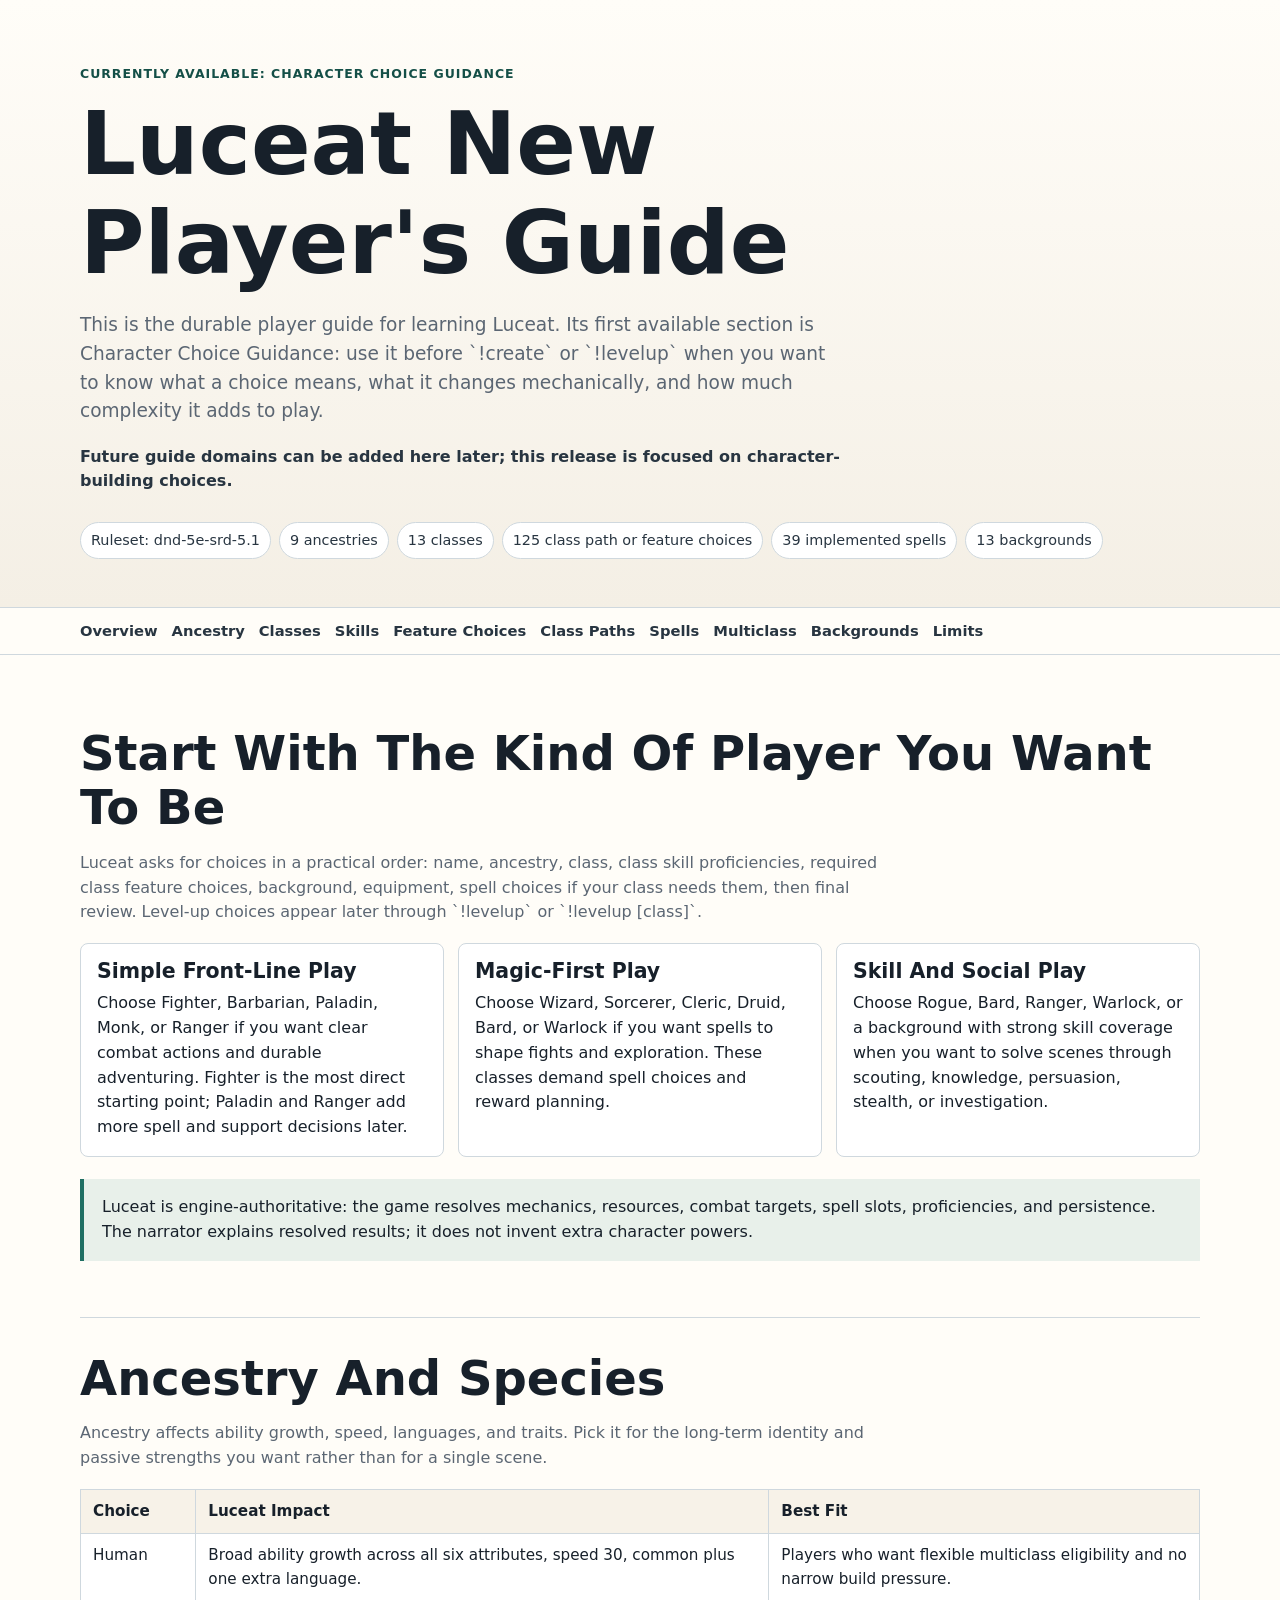
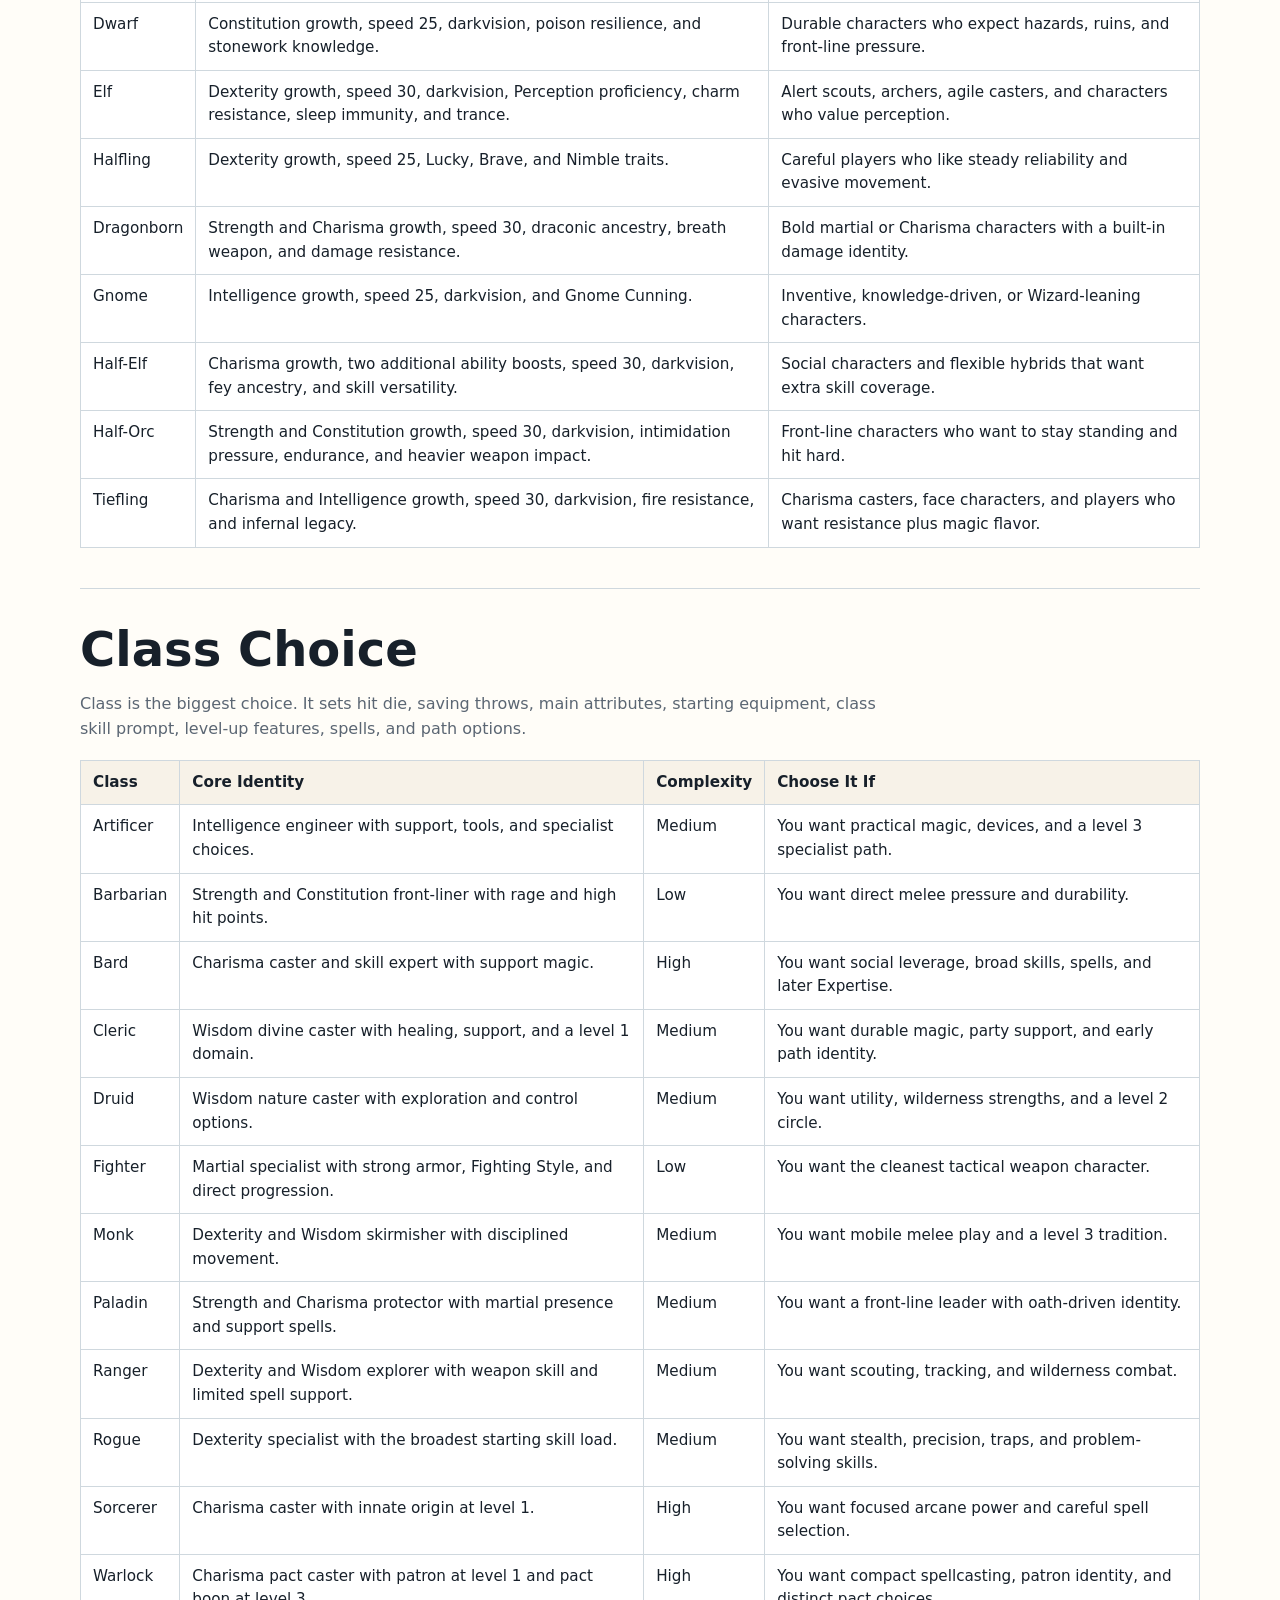
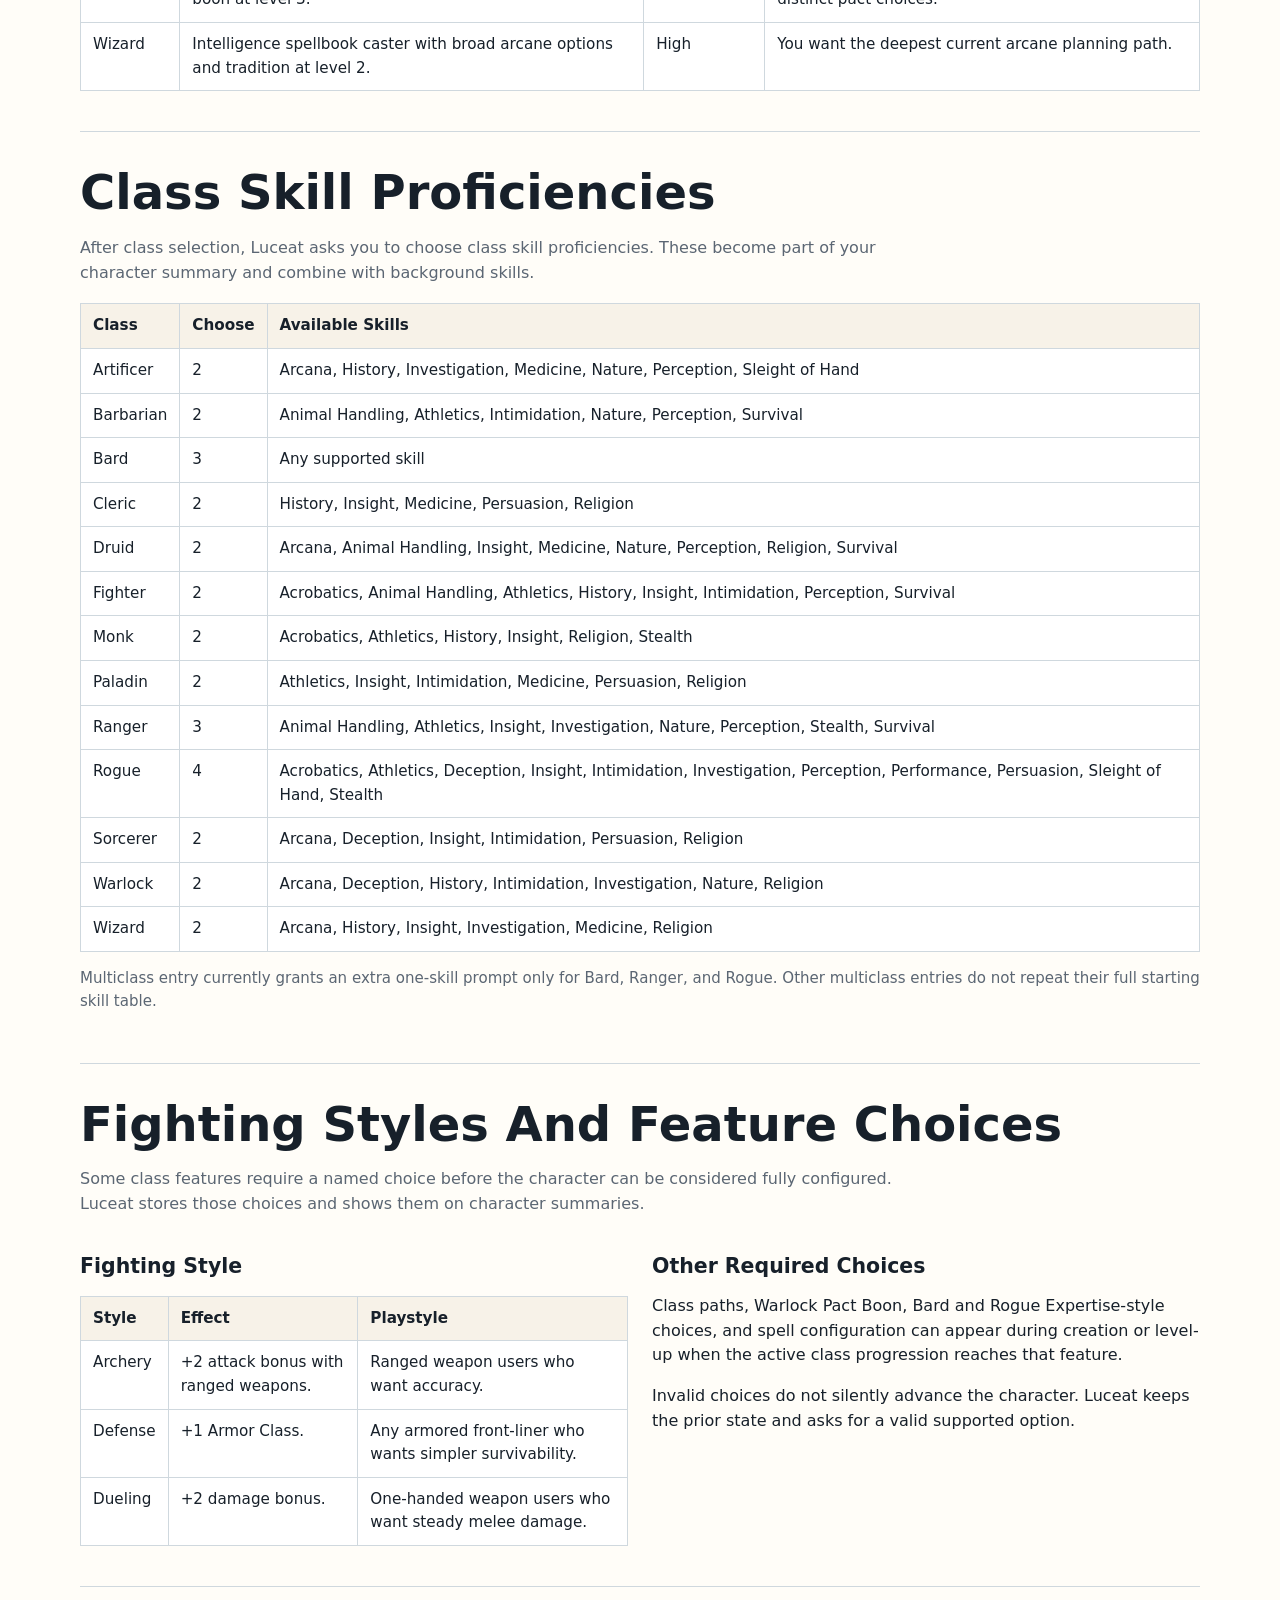
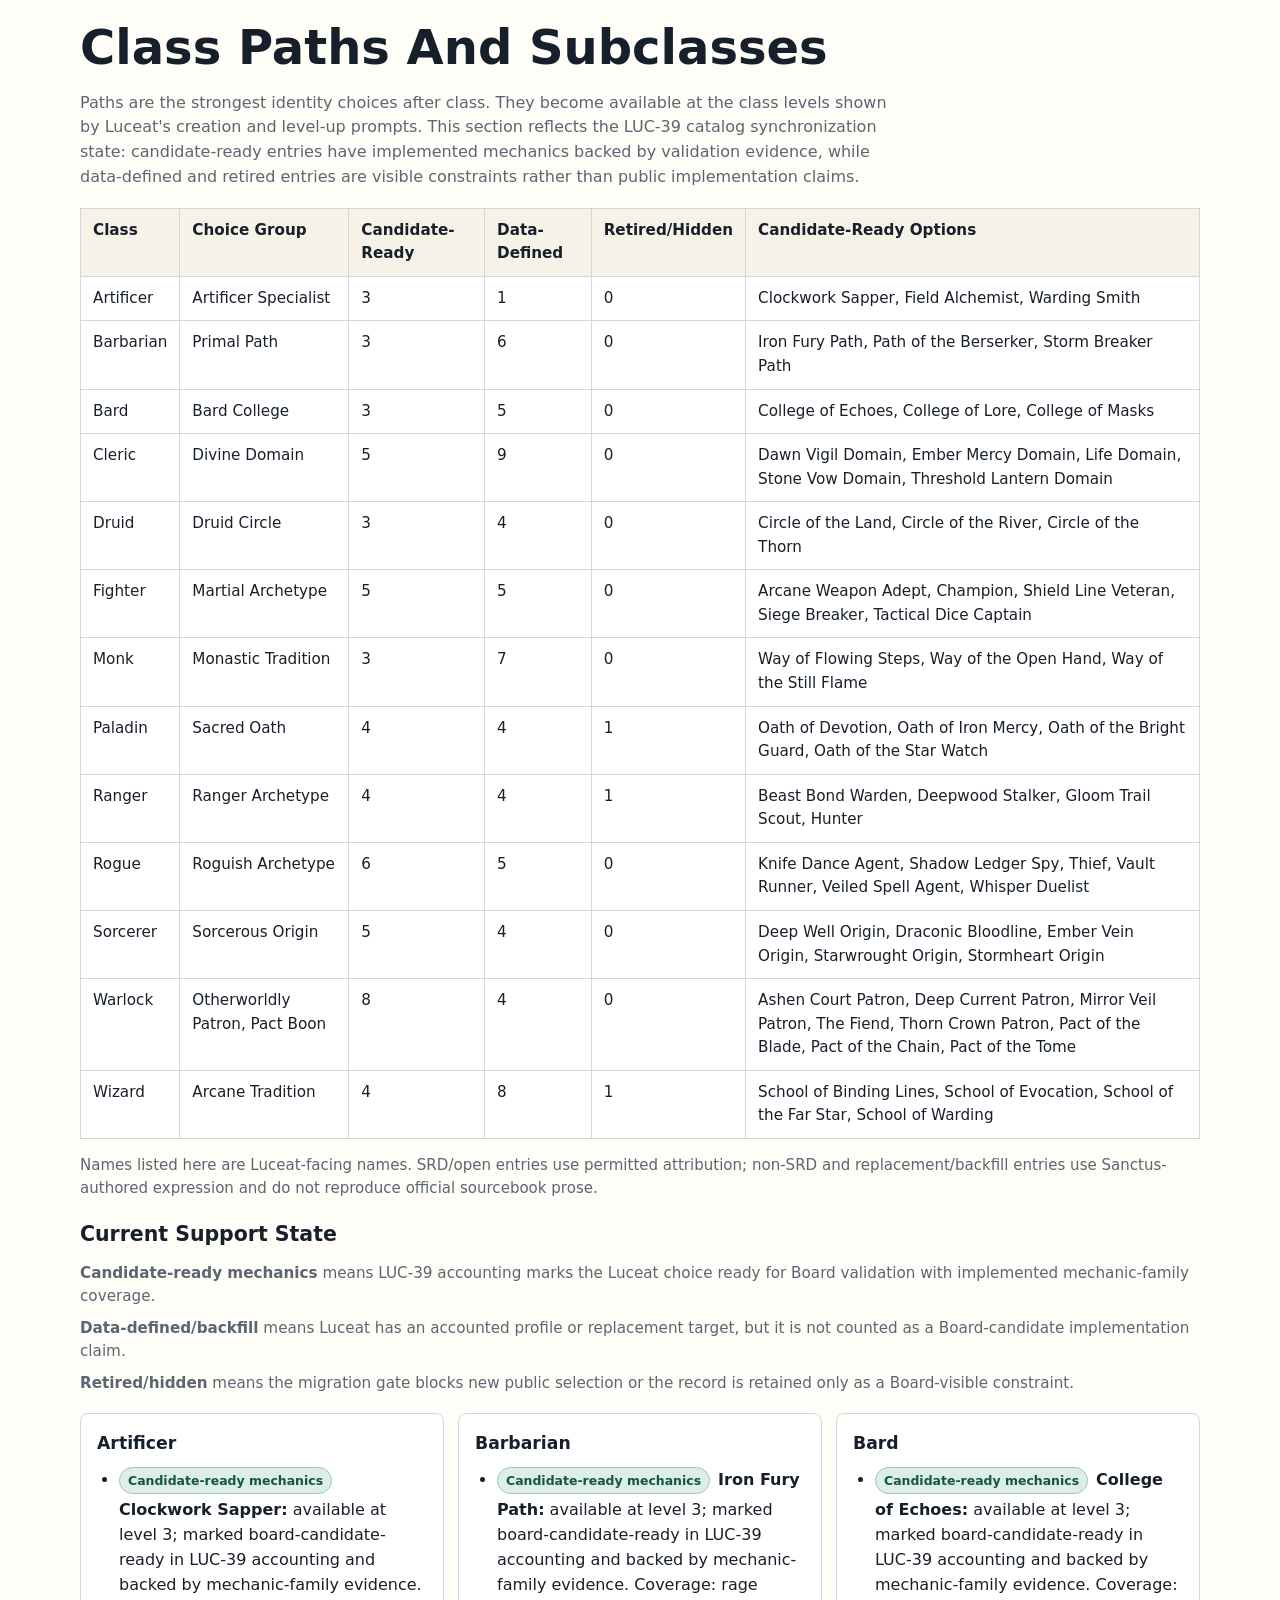
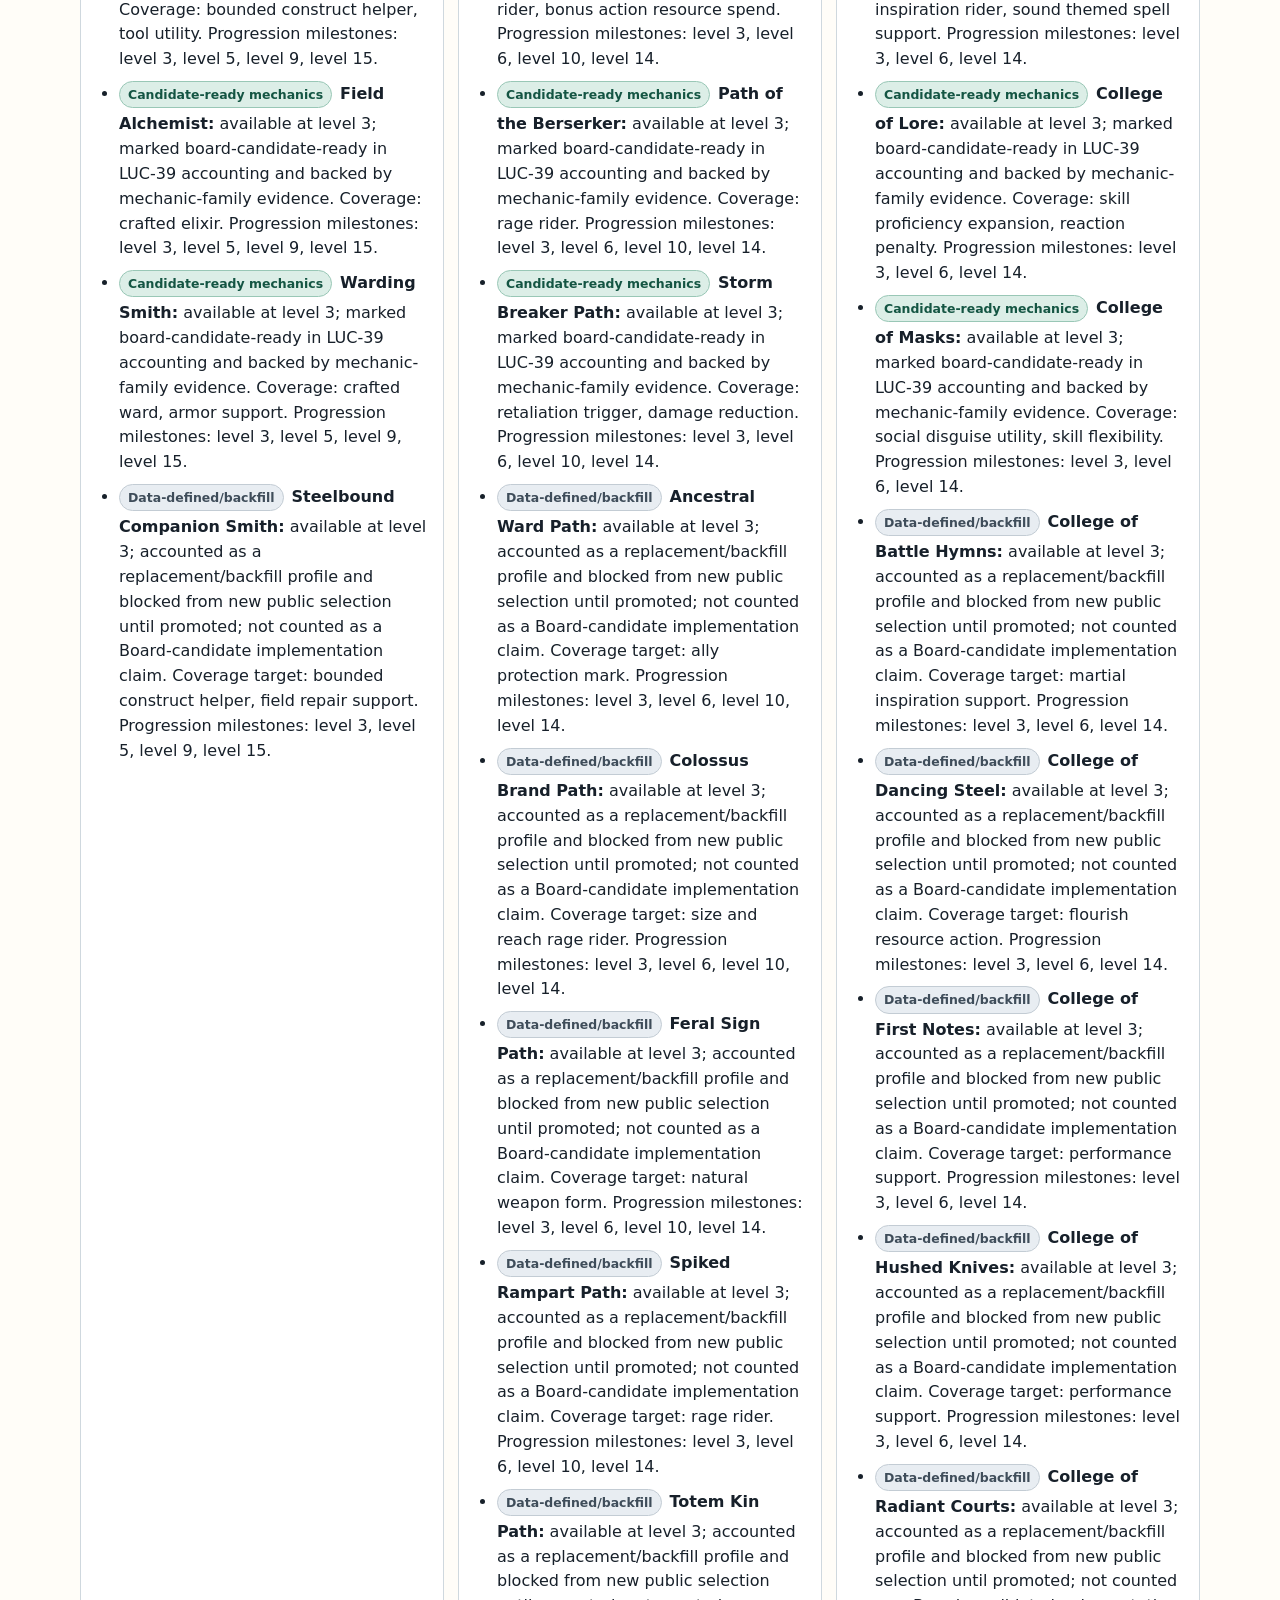
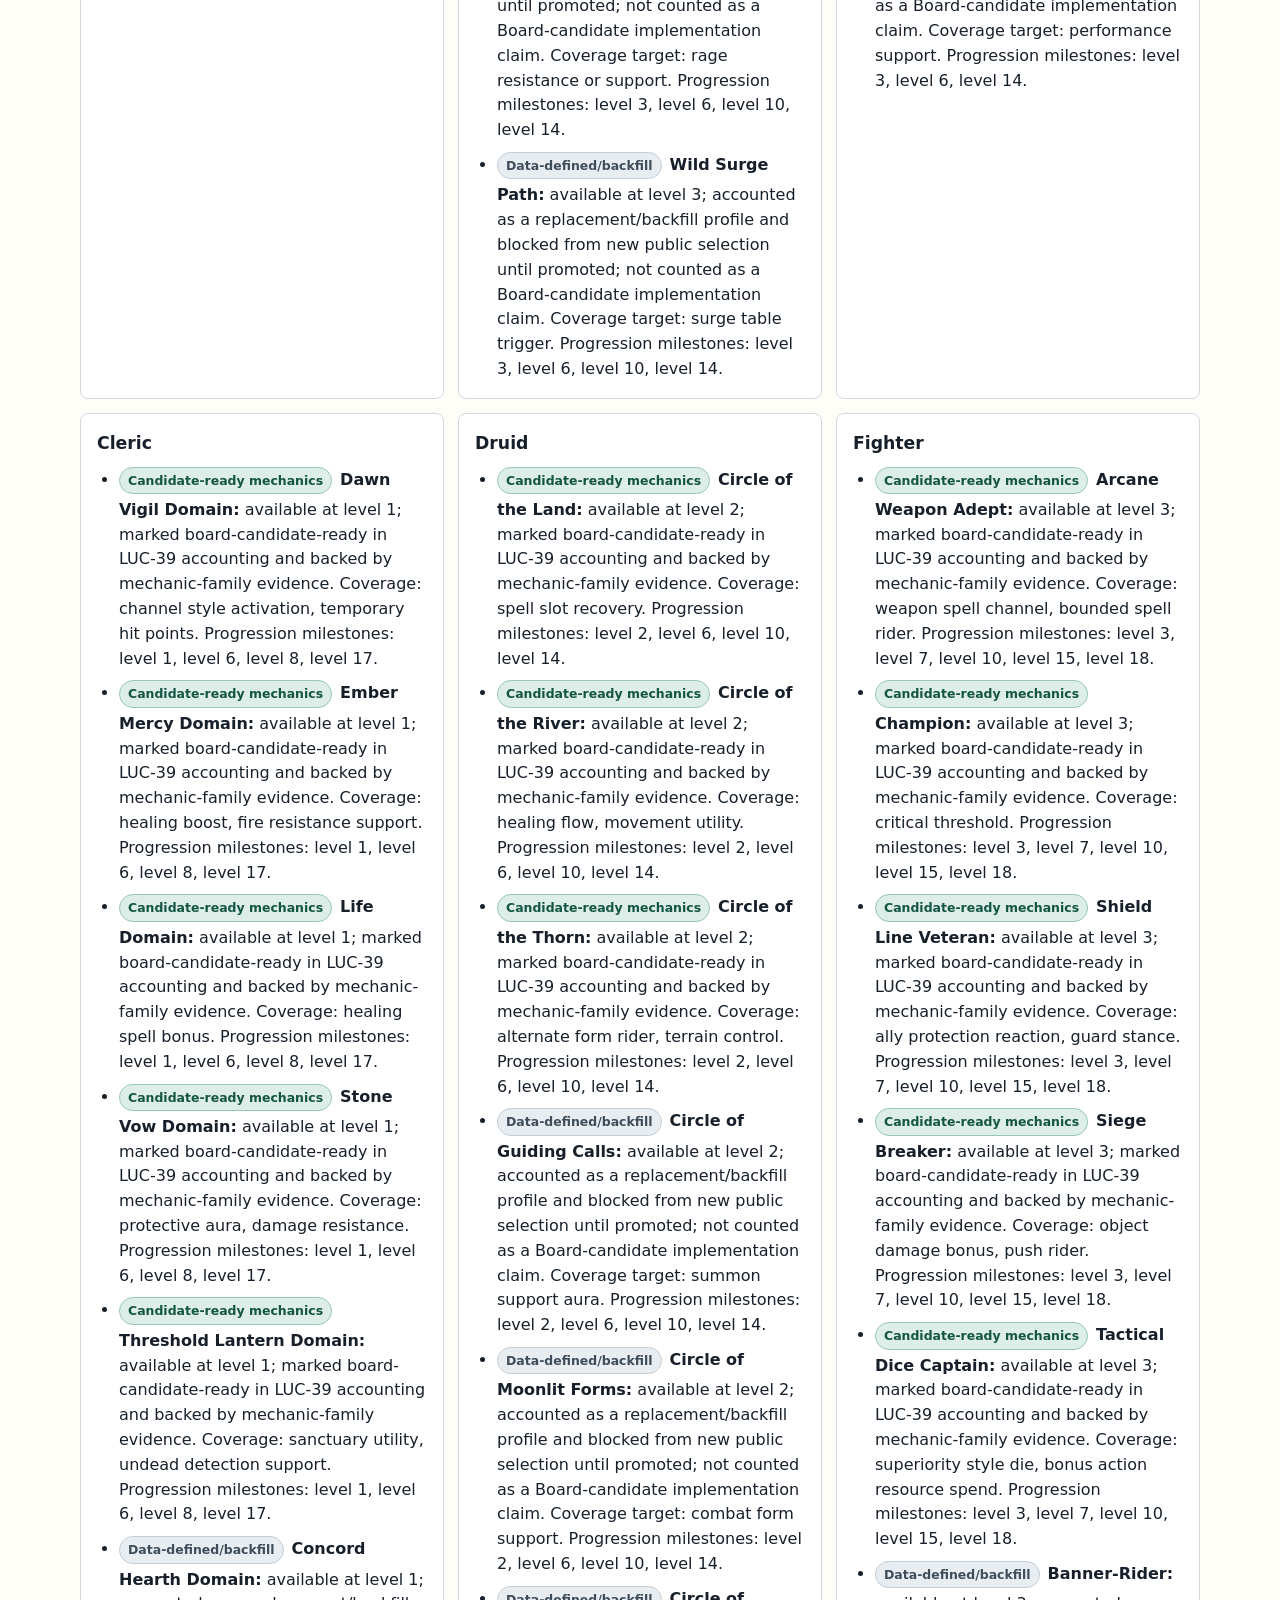
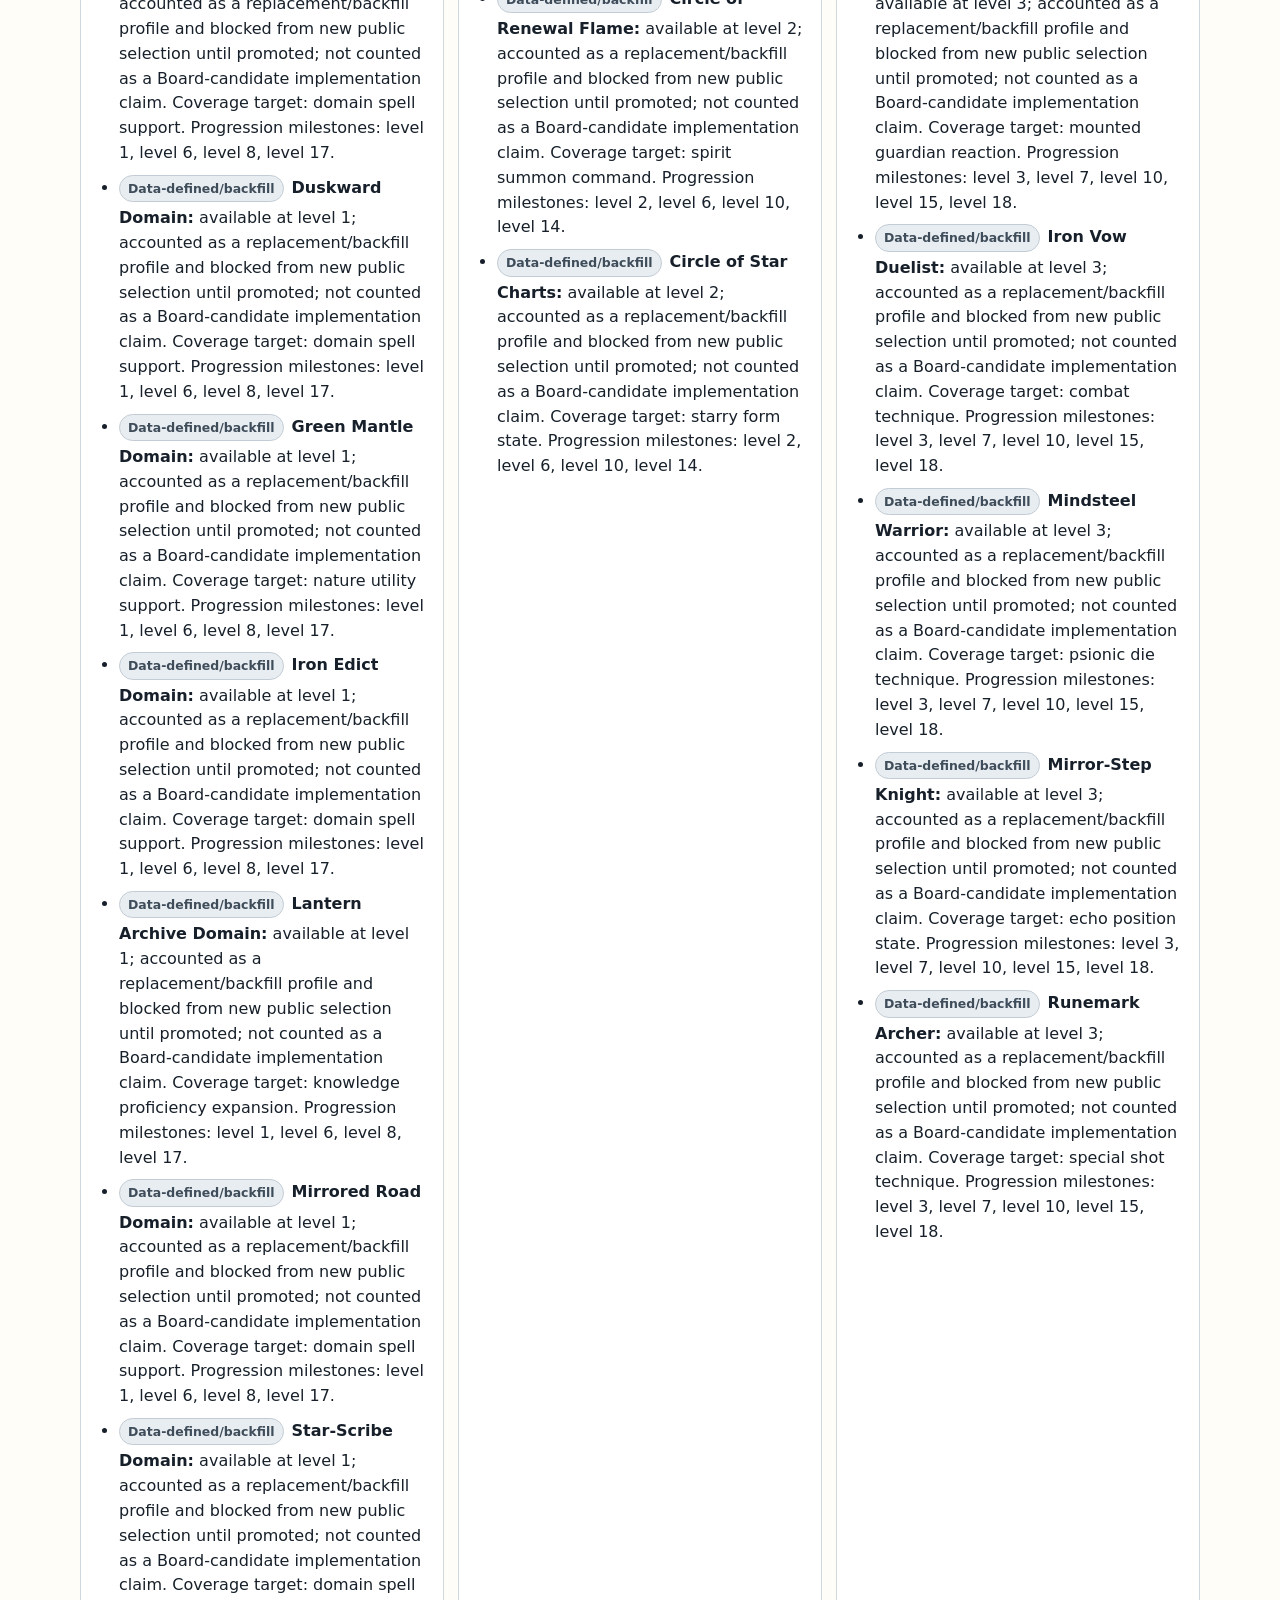
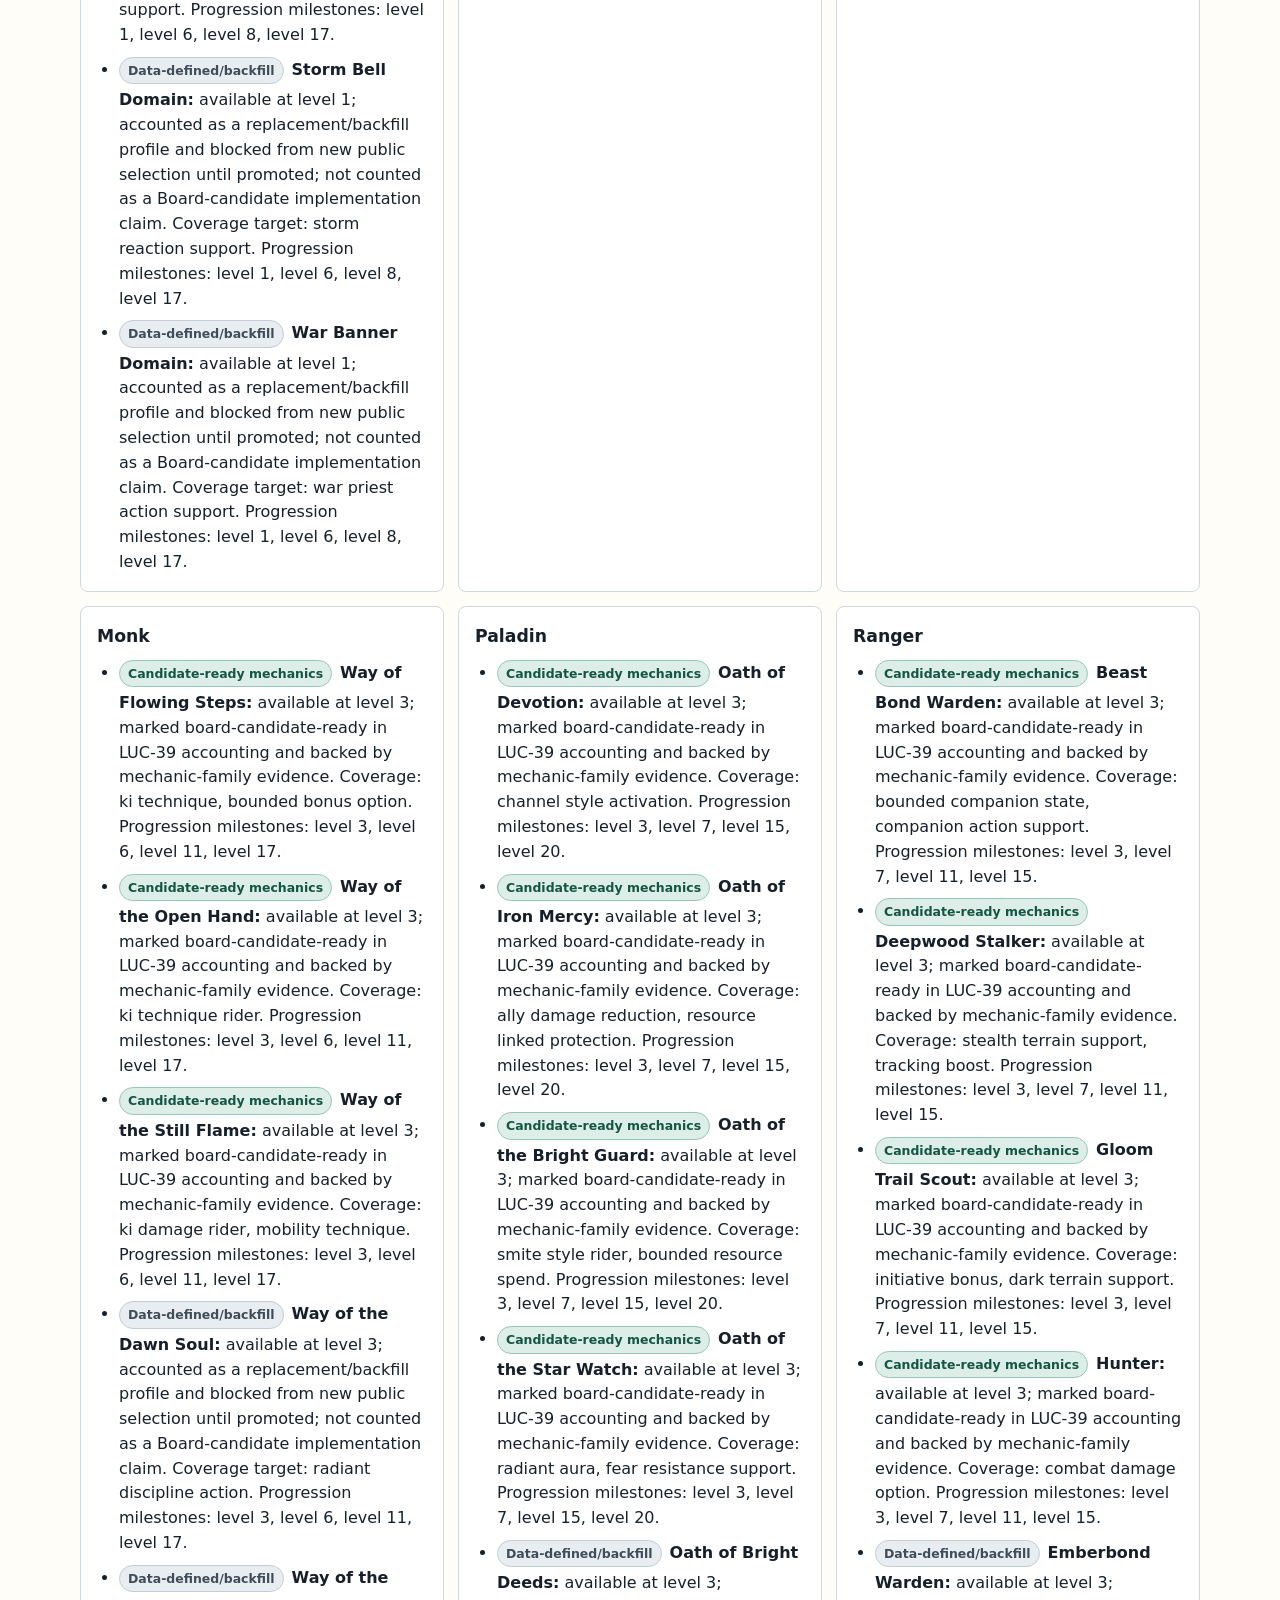
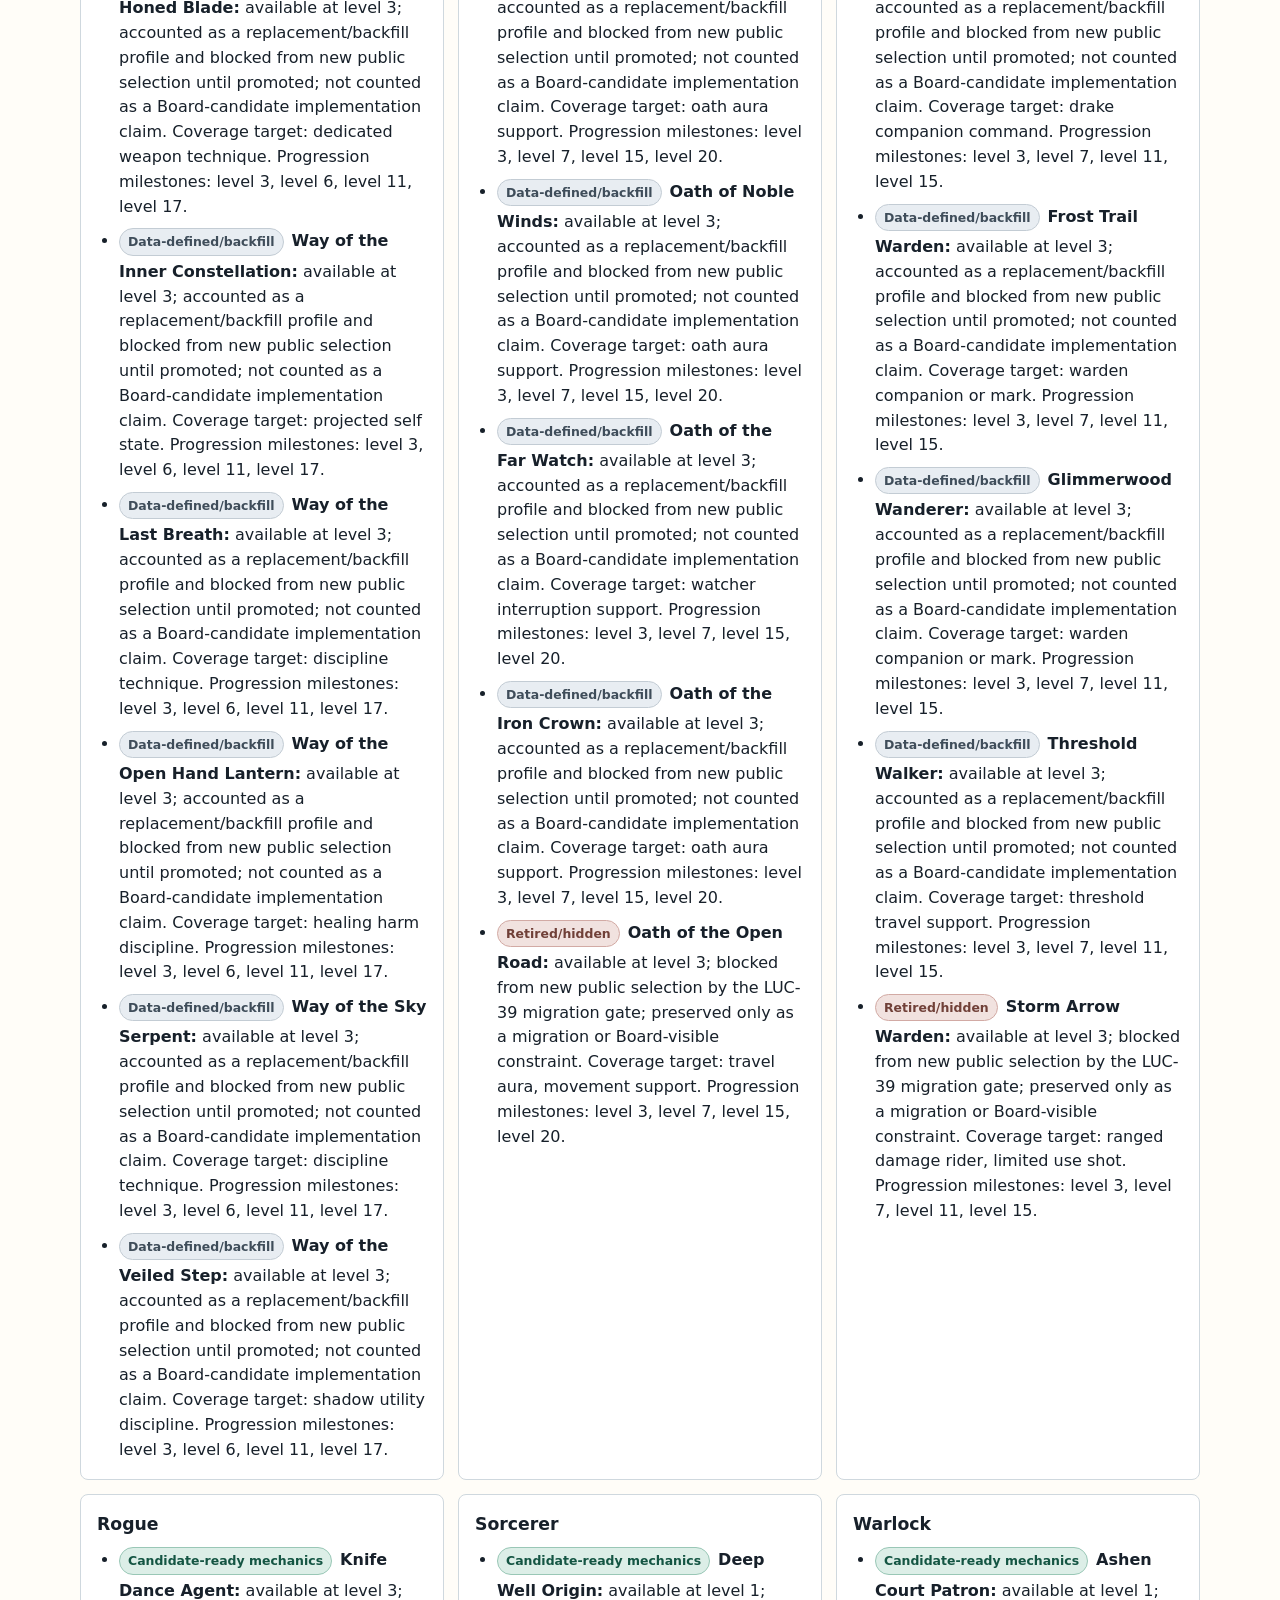
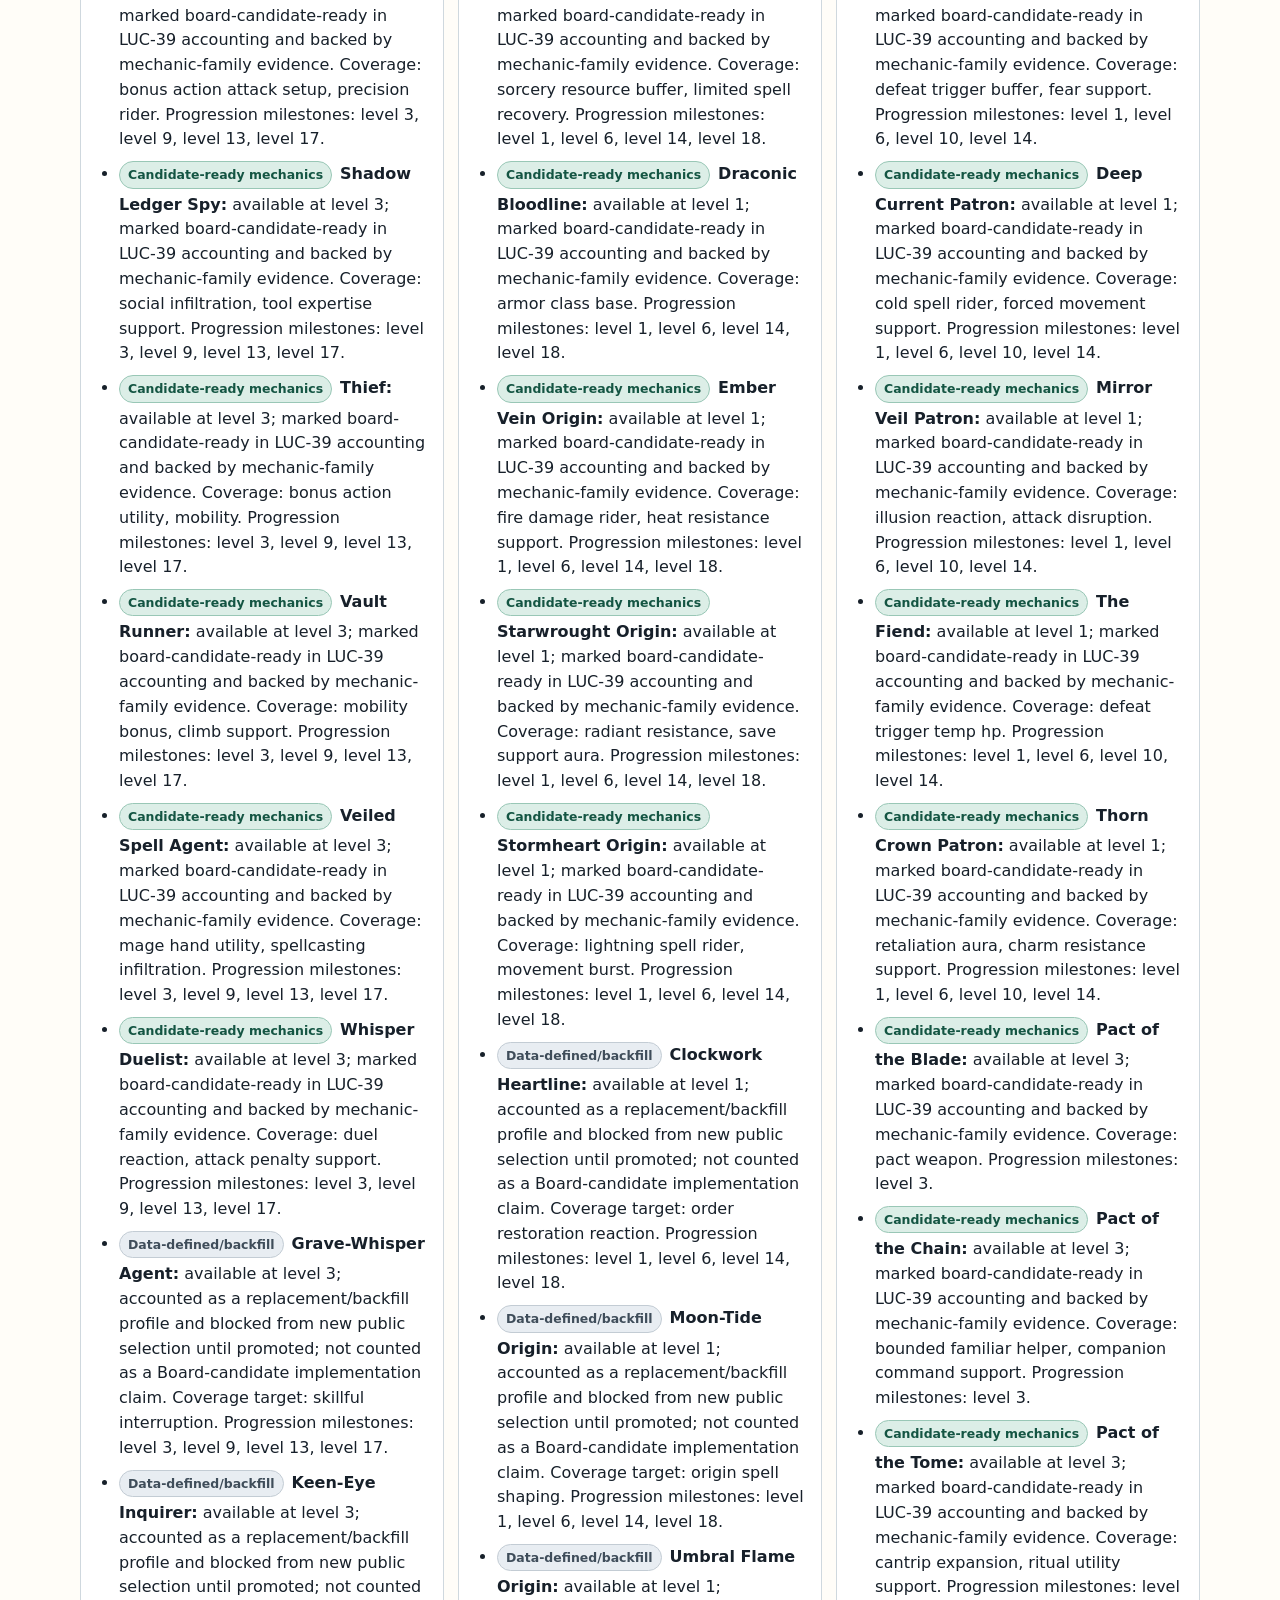
==== commit 8e6d680d: "Publish LUC-39 guide synchronization" ====
--- a/index.html
+++ b/index.html
@@ -19,7 +19,7 @@
             <span class="pill">Ruleset: dnd-5e-srd-5.1</span>
             <span class="pill">9 ancestries</span>
             <span class="pill">13 classes</span>
-            <span class="pill">58 class path or feature choices</span>
+            <span class="pill">125 class path or feature choices</span>
             <span class="pill">39 implemented spells</span>
             <span class="pill">13 backgrounds</span>
           </div>
@@ -156,167 +156,234 @@
 
       <section id="paths">
         <h2>Class Paths And Subclasses</h2>
-        <p class="section-intro">Paths are the strongest identity choices after class. They become available at the level listed below. Cleric, Sorcerer, and Warlock choose their first path at creation because their path feature is level 1. Each entry below distinguishes what Luceat currently enforces from choices that are presently selectable and displayed only.</p>
-        <table>
-          <thead><tr><th>Class</th><th>When</th><th>Choice Group</th><th>Supported Options</th></tr></thead>
-          <tbody>
-            <tr><td>Artificer</td><td>Level 3</td><td>Artificer Specialist</td><td>Field Alchemist, Warding Smith, Clockwork Sapper</td></tr>
-            <tr><td>Barbarian</td><td>Level 3</td><td>Primal Path</td><td>Path of the Berserker, Iron Fury Path, Storm Breaker Path</td></tr>
-            <tr><td>Bard</td><td>Level 3</td><td>Bard College</td><td>College of Lore, College of Masks, College of Echoes</td></tr>
-            <tr><td>Cleric</td><td>Level 1</td><td>Divine Domain</td><td>Life Domain, Dawn Vigil Domain, Ember Mercy Domain, Stone Vow Domain, Threshold Lantern Domain</td></tr>
-            <tr><td>Druid</td><td>Level 2</td><td>Druid Circle</td><td>Circle of the Land, Circle of the Thorn, Circle of the River</td></tr>
-            <tr><td>Fighter</td><td>Level 3</td><td>Martial Archetype</td><td>Champion, Tactical Dice Captain, Shield Line Veteran, Arcane Weapon Adept, Siege Breaker</td></tr>
-            <tr><td>Monk</td><td>Level 3</td><td>Monastic Tradition</td><td>Way of the Open Hand, Way of Flowing Steps, Way of the Still Flame</td></tr>
-            <tr><td>Paladin</td><td>Level 3</td><td>Sacred Oath</td><td>Oath of Devotion, Oath of the Bright Guard, Oath of the Open Road, Oath of Iron Mercy, Oath of the Star Watch</td></tr>
-            <tr><td>Ranger</td><td>Level 3</td><td>Ranger Archetype</td><td>Hunter, Deepwood Stalker, Beast Bond Warden, Gloom Trail Scout, Storm Arrow Warden</td></tr>
-            <tr><td>Rogue</td><td>Level 3</td><td>Roguish Archetype</td><td>Thief, Knife Dance Agent, Shadow Ledger Spy, Vault Runner, Whisper Duelist</td></tr>
-            <tr><td>Sorcerer</td><td>Level 1</td><td>Sorcerous Origin</td><td>Draconic Bloodline, Stormheart Origin, Starwrought Origin, Deep Well Origin, Ember Vein Origin</td></tr>
-            <tr><td>Warlock</td><td>Level 1 and Level 3</td><td>Otherworldly Patron, Pact Boon</td><td>The Fiend, Ashen Court Patron, Mirror Veil Patron, Deep Current Patron, Thorn Crown Patron; Pact of the Blade, Pact of the Chain, Pact of the Tome</td></tr>
-            <tr><td>Wizard</td><td>Level 2</td><td>Arcane Tradition</td><td>School of Evocation, School of Warding, School of Translation, School of the Far Star, School of Binding Lines</td></tr>
-          </tbody>
-        </table>
-        <p class="small">Names listed here are the supported Luceat choices. Do not assume an unlisted tabletop subclass is available in Luceat.</p>
+        <p class="section-intro">Paths are the strongest identity choices after class. They become available at the class levels shown by Luceat's creation and level-up prompts. This section reflects the LUC-39 catalog synchronization state: candidate-ready entries have implemented mechanics backed by validation evidence, while data-defined and retired entries are visible constraints rather than public implementation claims.</p>
+        <table>
+          <thead><tr><th>Class</th><th>Choice Group</th><th>Candidate-Ready</th><th>Data-Defined</th><th>Retired/Hidden</th><th>Candidate-Ready Options</th></tr></thead>
+          <tbody>
+            <tr><td>Artificer</td><td>Artificer Specialist</td><td>3</td><td>1</td><td>0</td><td>Clockwork Sapper, Field Alchemist, Warding Smith</td></tr>
+            <tr><td>Barbarian</td><td>Primal Path</td><td>3</td><td>6</td><td>0</td><td>Iron Fury Path, Path of the Berserker, Storm Breaker Path</td></tr>
+            <tr><td>Bard</td><td>Bard College</td><td>3</td><td>5</td><td>0</td><td>College of Echoes, College of Lore, College of Masks</td></tr>
+            <tr><td>Cleric</td><td>Divine Domain</td><td>5</td><td>9</td><td>0</td><td>Dawn Vigil Domain, Ember Mercy Domain, Life Domain, Stone Vow Domain, Threshold Lantern Domain</td></tr>
+            <tr><td>Druid</td><td>Druid Circle</td><td>3</td><td>4</td><td>0</td><td>Circle of the Land, Circle of the River, Circle of the Thorn</td></tr>
+            <tr><td>Fighter</td><td>Martial Archetype</td><td>5</td><td>5</td><td>0</td><td>Arcane Weapon Adept, Champion, Shield Line Veteran, Siege Breaker, Tactical Dice Captain</td></tr>
+            <tr><td>Monk</td><td>Monastic Tradition</td><td>3</td><td>7</td><td>0</td><td>Way of Flowing Steps, Way of the Open Hand, Way of the Still Flame</td></tr>
+            <tr><td>Paladin</td><td>Sacred Oath</td><td>4</td><td>4</td><td>1</td><td>Oath of Devotion, Oath of Iron Mercy, Oath of the Bright Guard, Oath of the Star Watch</td></tr>
+            <tr><td>Ranger</td><td>Ranger Archetype</td><td>4</td><td>4</td><td>1</td><td>Beast Bond Warden, Deepwood Stalker, Gloom Trail Scout, Hunter</td></tr>
+            <tr><td>Rogue</td><td>Roguish Archetype</td><td>6</td><td>5</td><td>0</td><td>Knife Dance Agent, Shadow Ledger Spy, Thief, Vault Runner, Veiled Spell Agent, Whisper Duelist</td></tr>
+            <tr><td>Sorcerer</td><td>Sorcerous Origin</td><td>5</td><td>4</td><td>0</td><td>Deep Well Origin, Draconic Bloodline, Ember Vein Origin, Starwrought Origin, Stormheart Origin</td></tr>
+            <tr><td>Warlock</td><td>Otherworldly Patron, Pact Boon</td><td>8</td><td>4</td><td>0</td><td>Ashen Court Patron, Deep Current Patron, Mirror Veil Patron, The Fiend, Thorn Crown Patron, Pact of the Blade, Pact of the Chain, Pact of the Tome</td></tr>
+            <tr><td>Wizard</td><td>Arcane Tradition</td><td>4</td><td>8</td><td>1</td><td>School of Binding Lines, School of Evocation, School of the Far Star, School of Warding</td></tr>
+          </tbody>
+        </table>
+        <p class="small">Names listed here are Luceat-facing names. SRD/open entries use permitted attribution; non-SRD and replacement/backfill entries use Sanctus-authored expression and do not reproduce official sourcebook prose.</p>
 
         <h3>Current Support State</h3>
         <div class="support-legend" aria-label="Subclass support state legend">
-          <span><strong>Mechanically implemented</strong> means ordinary downstream gameplay consumes the subclass mechanic.</span>
-          <span><strong>Partially implemented</strong> means Luceat has an executable primitive, but ordinary gameplay integration is incomplete or bounded.</span>
-          <span><strong>Selection/catalog only</strong> means the choice can be selected, saved, and displayed, but subclass-specific gameplay mechanics do not currently run.</span>
+          <span><strong>Candidate-ready mechanics</strong> means LUC-39 accounting marks the Luceat choice ready for Board validation with implemented mechanic-family coverage.</span>
+          <span><strong>Data-defined/backfill</strong> means Luceat has an accounted profile or replacement target, but it is not counted as a Board-candidate implementation claim.</span>
+          <span><strong>Retired/hidden</strong> means the migration gate blocks new public selection or the record is retained only as a Board-visible constraint.</span>
         </div>
         <div class="path-guidance">
           <article>
             <h4>Artificer</h4>
             <ul>
-              <li><span class="status status-catalog">Selection/catalog only</span><strong>Field Alchemist:</strong> selectable and saved at level 3; no experimental elixir gameplay mechanic currently runs.</li>
-              <li><span class="status status-catalog">Selection/catalog only</span><strong>Warding Smith:</strong> selectable and saved at level 3; no crafted ward or armor-support mechanic currently runs.</li>
-              <li><span class="status status-catalog">Selection/catalog only</span><strong>Clockwork Sapper:</strong> selectable and saved at level 3; no construct-helper or tool-utility mechanic currently runs.</li>
+              <li><span class="status status-implemented">Candidate-ready mechanics</span><strong>Clockwork Sapper:</strong> available at level 3; marked board-candidate-ready in LUC-39 accounting and backed by mechanic-family evidence. Coverage: bounded construct helper, tool utility. Progression milestones: level 3, level 5, level 9, level 15.</li>
+              <li><span class="status status-implemented">Candidate-ready mechanics</span><strong>Field Alchemist:</strong> available at level 3; marked board-candidate-ready in LUC-39 accounting and backed by mechanic-family evidence. Coverage: crafted elixir. Progression milestones: level 3, level 5, level 9, level 15.</li>
+              <li><span class="status status-implemented">Candidate-ready mechanics</span><strong>Warding Smith:</strong> available at level 3; marked board-candidate-ready in LUC-39 accounting and backed by mechanic-family evidence. Coverage: crafted ward, armor support. Progression milestones: level 3, level 5, level 9, level 15.</li>
+              <li><span class="status status-catalog">Data-defined/backfill</span><strong>Steelbound Companion Smith:</strong> available at level 3; accounted as a replacement/backfill profile and blocked from new public selection until promoted; not counted as a Board-candidate implementation claim. Coverage target: bounded construct helper, field repair support. Progression milestones: level 3, level 5, level 9, level 15.</li>
             </ul>
           </article>
 
           <article>
             <h4>Barbarian</h4>
             <ul>
-              <li><span class="status status-catalog">Selection/catalog only</span><strong>Path of the Berserker:</strong> selectable and saved at level 3; no Frenzy gameplay mechanic currently runs.</li>
-              <li><span class="status status-partial">Partially implemented</span><strong>Iron Fury Path:</strong> selectable and saved at level 3. Luceat has an executable bonus-action `iron-fury-rage` primitive that spends 1 Rage and records a +2 weapon-damage rider, but no ordinary gameplay caller currently exposes it end-to-end.</li>
-              <li><span class="status status-catalog">Selection/catalog only</span><strong>Storm Breaker Path:</strong> selectable and saved at level 3; no retaliation-trigger or damage-reduction mechanic currently runs.</li>
+              <li><span class="status status-implemented">Candidate-ready mechanics</span><strong>Iron Fury Path:</strong> available at level 3; marked board-candidate-ready in LUC-39 accounting and backed by mechanic-family evidence. Coverage: rage rider, bonus action resource spend. Progression milestones: level 3, level 6, level 10, level 14.</li>
+              <li><span class="status status-implemented">Candidate-ready mechanics</span><strong>Path of the Berserker:</strong> available at level 3; marked board-candidate-ready in LUC-39 accounting and backed by mechanic-family evidence. Coverage: rage rider. Progression milestones: level 3, level 6, level 10, level 14.</li>
+              <li><span class="status status-implemented">Candidate-ready mechanics</span><strong>Storm Breaker Path:</strong> available at level 3; marked board-candidate-ready in LUC-39 accounting and backed by mechanic-family evidence. Coverage: retaliation trigger, damage reduction. Progression milestones: level 3, level 6, level 10, level 14.</li>
+              <li><span class="status status-catalog">Data-defined/backfill</span><strong>Ancestral Ward Path:</strong> available at level 3; accounted as a replacement/backfill profile and blocked from new public selection until promoted; not counted as a Board-candidate implementation claim. Coverage target: ally protection mark. Progression milestones: level 3, level 6, level 10, level 14.</li>
+              <li><span class="status status-catalog">Data-defined/backfill</span><strong>Colossus Brand Path:</strong> available at level 3; accounted as a replacement/backfill profile and blocked from new public selection until promoted; not counted as a Board-candidate implementation claim. Coverage target: size and reach rage rider. Progression milestones: level 3, level 6, level 10, level 14.</li>
+              <li><span class="status status-catalog">Data-defined/backfill</span><strong>Feral Sign Path:</strong> available at level 3; accounted as a replacement/backfill profile and blocked from new public selection until promoted; not counted as a Board-candidate implementation claim. Coverage target: natural weapon form. Progression milestones: level 3, level 6, level 10, level 14.</li>
+              <li><span class="status status-catalog">Data-defined/backfill</span><strong>Spiked Rampart Path:</strong> available at level 3; accounted as a replacement/backfill profile and blocked from new public selection until promoted; not counted as a Board-candidate implementation claim. Coverage target: rage rider. Progression milestones: level 3, level 6, level 10, level 14.</li>
+              <li><span class="status status-catalog">Data-defined/backfill</span><strong>Totem Kin Path:</strong> available at level 3; accounted as a replacement/backfill profile and blocked from new public selection until promoted; not counted as a Board-candidate implementation claim. Coverage target: rage resistance or support. Progression milestones: level 3, level 6, level 10, level 14.</li>
+              <li><span class="status status-catalog">Data-defined/backfill</span><strong>Wild Surge Path:</strong> available at level 3; accounted as a replacement/backfill profile and blocked from new public selection until promoted; not counted as a Board-candidate implementation claim. Coverage target: surge table trigger. Progression milestones: level 3, level 6, level 10, level 14.</li>
             </ul>
           </article>
 
           <article>
             <h4>Bard</h4>
             <ul>
-              <li><span class="status status-catalog">Selection/catalog only</span><strong>College of Lore:</strong> selectable and saved at level 3; no bonus-proficiency or Cutting Words gameplay mechanic currently runs.</li>
-              <li><span class="status status-catalog">Selection/catalog only</span><strong>College of Masks:</strong> selectable and saved at level 3; no disguise or skill-flexibility mechanic currently runs.</li>
-              <li><span class="status status-catalog">Selection/catalog only</span><strong>College of Echoes:</strong> selectable and saved at level 3; no inspiration-rider or sound-spell mechanic currently runs.</li>
+              <li><span class="status status-implemented">Candidate-ready mechanics</span><strong>College of Echoes:</strong> available at level 3; marked board-candidate-ready in LUC-39 accounting and backed by mechanic-family evidence. Coverage: inspiration rider, sound themed spell support. Progression milestones: level 3, level 6, level 14.</li>
+              <li><span class="status status-implemented">Candidate-ready mechanics</span><strong>College of Lore:</strong> available at level 3; marked board-candidate-ready in LUC-39 accounting and backed by mechanic-family evidence. Coverage: skill proficiency expansion, reaction penalty. Progression milestones: level 3, level 6, level 14.</li>
+              <li><span class="status status-implemented">Candidate-ready mechanics</span><strong>College of Masks:</strong> available at level 3; marked board-candidate-ready in LUC-39 accounting and backed by mechanic-family evidence. Coverage: social disguise utility, skill flexibility. Progression milestones: level 3, level 6, level 14.</li>
+              <li><span class="status status-catalog">Data-defined/backfill</span><strong>College of Battle Hymns:</strong> available at level 3; accounted as a replacement/backfill profile and blocked from new public selection until promoted; not counted as a Board-candidate implementation claim. Coverage target: martial inspiration support. Progression milestones: level 3, level 6, level 14.</li>
+              <li><span class="status status-catalog">Data-defined/backfill</span><strong>College of Dancing Steel:</strong> available at level 3; accounted as a replacement/backfill profile and blocked from new public selection until promoted; not counted as a Board-candidate implementation claim. Coverage target: flourish resource action. Progression milestones: level 3, level 6, level 14.</li>
+              <li><span class="status status-catalog">Data-defined/backfill</span><strong>College of First Notes:</strong> available at level 3; accounted as a replacement/backfill profile and blocked from new public selection until promoted; not counted as a Board-candidate implementation claim. Coverage target: performance support. Progression milestones: level 3, level 6, level 14.</li>
+              <li><span class="status status-catalog">Data-defined/backfill</span><strong>College of Hushed Knives:</strong> available at level 3; accounted as a replacement/backfill profile and blocked from new public selection until promoted; not counted as a Board-candidate implementation claim. Coverage target: performance support. Progression milestones: level 3, level 6, level 14.</li>
+              <li><span class="status status-catalog">Data-defined/backfill</span><strong>College of Radiant Courts:</strong> available at level 3; accounted as a replacement/backfill profile and blocked from new public selection until promoted; not counted as a Board-candidate implementation claim. Coverage target: performance support. Progression milestones: level 3, level 6, level 14.</li>
             </ul>
           </article>
 
           <article>
             <h4>Cleric</h4>
             <ul>
-              <li><span class="status status-catalog">Selection/catalog only</span><strong>Life Domain:</strong> selectable and saved at level 1; no Disciple of Life healing mechanic currently runs.</li>
-              <li><span class="status status-partial">Partially implemented</span><strong>Dawn Vigil Domain:</strong> selectable and saved at level 1. Luceat has an executable `dawn-vigil-channel` primitive that spends 1 Channel Divinity and applies 6 temporary hit points, but no ordinary gameplay caller currently exposes it end-to-end.</li>
-              <li><span class="status status-catalog">Selection/catalog only</span><strong>Ember Mercy Domain:</strong> selectable and saved at level 1; no healing-boost or fire-resistance mechanic currently runs.</li>
-              <li><span class="status status-catalog">Selection/catalog only</span><strong>Stone Vow Domain:</strong> selectable and saved at level 1; no protective-aura or damage-resistance mechanic currently runs.</li>
-              <li><span class="status status-catalog">Selection/catalog only</span><strong>Threshold Lantern Domain:</strong> selectable and saved at level 1; no sanctuary or undead-detection mechanic currently runs.</li>
+              <li><span class="status status-implemented">Candidate-ready mechanics</span><strong>Dawn Vigil Domain:</strong> available at level 1; marked board-candidate-ready in LUC-39 accounting and backed by mechanic-family evidence. Coverage: channel style activation, temporary hit points. Progression milestones: level 1, level 6, level 8, level 17.</li>
+              <li><span class="status status-implemented">Candidate-ready mechanics</span><strong>Ember Mercy Domain:</strong> available at level 1; marked board-candidate-ready in LUC-39 accounting and backed by mechanic-family evidence. Coverage: healing boost, fire resistance support. Progression milestones: level 1, level 6, level 8, level 17.</li>
+              <li><span class="status status-implemented">Candidate-ready mechanics</span><strong>Life Domain:</strong> available at level 1; marked board-candidate-ready in LUC-39 accounting and backed by mechanic-family evidence. Coverage: healing spell bonus. Progression milestones: level 1, level 6, level 8, level 17.</li>
+              <li><span class="status status-implemented">Candidate-ready mechanics</span><strong>Stone Vow Domain:</strong> available at level 1; marked board-candidate-ready in LUC-39 accounting and backed by mechanic-family evidence. Coverage: protective aura, damage resistance. Progression milestones: level 1, level 6, level 8, level 17.</li>
+              <li><span class="status status-implemented">Candidate-ready mechanics</span><strong>Threshold Lantern Domain:</strong> available at level 1; marked board-candidate-ready in LUC-39 accounting and backed by mechanic-family evidence. Coverage: sanctuary utility, undead detection support. Progression milestones: level 1, level 6, level 8, level 17.</li>
+              <li><span class="status status-catalog">Data-defined/backfill</span><strong>Concord Hearth Domain:</strong> available at level 1; accounted as a replacement/backfill profile and blocked from new public selection until promoted; not counted as a Board-candidate implementation claim. Coverage target: domain spell support. Progression milestones: level 1, level 6, level 8, level 17.</li>
+              <li><span class="status status-catalog">Data-defined/backfill</span><strong>Duskward Domain:</strong> available at level 1; accounted as a replacement/backfill profile and blocked from new public selection until promoted; not counted as a Board-candidate implementation claim. Coverage target: domain spell support. Progression milestones: level 1, level 6, level 8, level 17.</li>
+              <li><span class="status status-catalog">Data-defined/backfill</span><strong>Green Mantle Domain:</strong> available at level 1; accounted as a replacement/backfill profile and blocked from new public selection until promoted; not counted as a Board-candidate implementation claim. Coverage target: nature utility support. Progression milestones: level 1, level 6, level 8, level 17.</li>
+              <li><span class="status status-catalog">Data-defined/backfill</span><strong>Iron Edict Domain:</strong> available at level 1; accounted as a replacement/backfill profile and blocked from new public selection until promoted; not counted as a Board-candidate implementation claim. Coverage target: domain spell support. Progression milestones: level 1, level 6, level 8, level 17.</li>
+              <li><span class="status status-catalog">Data-defined/backfill</span><strong>Lantern Archive Domain:</strong> available at level 1; accounted as a replacement/backfill profile and blocked from new public selection until promoted; not counted as a Board-candidate implementation claim. Coverage target: knowledge proficiency expansion. Progression milestones: level 1, level 6, level 8, level 17.</li>
+              <li><span class="status status-catalog">Data-defined/backfill</span><strong>Mirrored Road Domain:</strong> available at level 1; accounted as a replacement/backfill profile and blocked from new public selection until promoted; not counted as a Board-candidate implementation claim. Coverage target: domain spell support. Progression milestones: level 1, level 6, level 8, level 17.</li>
+              <li><span class="status status-catalog">Data-defined/backfill</span><strong>Star-Scribe Domain:</strong> available at level 1; accounted as a replacement/backfill profile and blocked from new public selection until promoted; not counted as a Board-candidate implementation claim. Coverage target: domain spell support. Progression milestones: level 1, level 6, level 8, level 17.</li>
+              <li><span class="status status-catalog">Data-defined/backfill</span><strong>Storm Bell Domain:</strong> available at level 1; accounted as a replacement/backfill profile and blocked from new public selection until promoted; not counted as a Board-candidate implementation claim. Coverage target: storm reaction support. Progression milestones: level 1, level 6, level 8, level 17.</li>
+              <li><span class="status status-catalog">Data-defined/backfill</span><strong>War Banner Domain:</strong> available at level 1; accounted as a replacement/backfill profile and blocked from new public selection until promoted; not counted as a Board-candidate implementation claim. Coverage target: war priest action support. Progression milestones: level 1, level 6, level 8, level 17.</li>
             </ul>
           </article>
 
           <article>
             <h4>Druid</h4>
             <ul>
-              <li><span class="status status-catalog">Selection/catalog only</span><strong>Circle of the Land:</strong> selectable and saved at level 2; no Natural Recovery mechanic currently runs.</li>
-              <li><span class="status status-catalog">Selection/catalog only</span><strong>Circle of the Thorn:</strong> selectable and saved at level 2; no alternate-form rider or terrain-control mechanic currently runs.</li>
-              <li><span class="status status-catalog">Selection/catalog only</span><strong>Circle of the River:</strong> selectable and saved at level 2; no healing-flow or movement-utility mechanic currently runs.</li>
+              <li><span class="status status-implemented">Candidate-ready mechanics</span><strong>Circle of the Land:</strong> available at level 2; marked board-candidate-ready in LUC-39 accounting and backed by mechanic-family evidence. Coverage: spell slot recovery. Progression milestones: level 2, level 6, level 10, level 14.</li>
+              <li><span class="status status-implemented">Candidate-ready mechanics</span><strong>Circle of the River:</strong> available at level 2; marked board-candidate-ready in LUC-39 accounting and backed by mechanic-family evidence. Coverage: healing flow, movement utility. Progression milestones: level 2, level 6, level 10, level 14.</li>
+              <li><span class="status status-implemented">Candidate-ready mechanics</span><strong>Circle of the Thorn:</strong> available at level 2; marked board-candidate-ready in LUC-39 accounting and backed by mechanic-family evidence. Coverage: alternate form rider, terrain control. Progression milestones: level 2, level 6, level 10, level 14.</li>
+              <li><span class="status status-catalog">Data-defined/backfill</span><strong>Circle of Guiding Calls:</strong> available at level 2; accounted as a replacement/backfill profile and blocked from new public selection until promoted; not counted as a Board-candidate implementation claim. Coverage target: summon support aura. Progression milestones: level 2, level 6, level 10, level 14.</li>
+              <li><span class="status status-catalog">Data-defined/backfill</span><strong>Circle of Moonlit Forms:</strong> available at level 2; accounted as a replacement/backfill profile and blocked from new public selection until promoted; not counted as a Board-candidate implementation claim. Coverage target: combat form support. Progression milestones: level 2, level 6, level 10, level 14.</li>
+              <li><span class="status status-catalog">Data-defined/backfill</span><strong>Circle of Renewal Flame:</strong> available at level 2; accounted as a replacement/backfill profile and blocked from new public selection until promoted; not counted as a Board-candidate implementation claim. Coverage target: spirit summon command. Progression milestones: level 2, level 6, level 10, level 14.</li>
+              <li><span class="status status-catalog">Data-defined/backfill</span><strong>Circle of Star Charts:</strong> available at level 2; accounted as a replacement/backfill profile and blocked from new public selection until promoted; not counted as a Board-candidate implementation claim. Coverage target: starry form state. Progression milestones: level 2, level 6, level 10, level 14.</li>
             </ul>
           </article>
 
           <article>
             <h4>Fighter</h4>
             <ul>
-              <li><span class="status status-implemented">Mechanically implemented</span><strong>Champion:</strong> selectable and saved at level 3. Improved Critical is enforced by combat resolution: attack rolls of 19 or 20 are critical hits.</li>
-              <li><span class="status status-partial">Partially implemented</span><strong>Tactical Dice Captain:</strong> selectable and saved at level 3. Luceat has an executable `commanding-strike-die` primitive that spends 1 Tactical Dice Pool and records a 1d8 weapon-damage rider, but no ordinary gameplay caller currently exposes it end-to-end.</li>
-              <li><span class="status status-catalog">Selection/catalog only</span><strong>Shield Line Veteran:</strong> selectable and saved at level 3; no ally-protection reaction or guard-stance mechanic currently runs.</li>
-              <li><span class="status status-catalog">Selection/catalog only</span><strong>Arcane Weapon Adept:</strong> selectable and saved at level 3; no weapon spell-channel or bounded spell-rider mechanic currently runs.</li>
-              <li><span class="status status-catalog">Selection/catalog only</span><strong>Siege Breaker:</strong> selectable and saved at level 3; no object-damage bonus or push-rider mechanic currently runs.</li>
+              <li><span class="status status-implemented">Candidate-ready mechanics</span><strong>Arcane Weapon Adept:</strong> available at level 3; marked board-candidate-ready in LUC-39 accounting and backed by mechanic-family evidence. Coverage: weapon spell channel, bounded spell rider. Progression milestones: level 3, level 7, level 10, level 15, level 18.</li>
+              <li><span class="status status-implemented">Candidate-ready mechanics</span><strong>Champion:</strong> available at level 3; marked board-candidate-ready in LUC-39 accounting and backed by mechanic-family evidence. Coverage: critical threshold. Progression milestones: level 3, level 7, level 10, level 15, level 18.</li>
+              <li><span class="status status-implemented">Candidate-ready mechanics</span><strong>Shield Line Veteran:</strong> available at level 3; marked board-candidate-ready in LUC-39 accounting and backed by mechanic-family evidence. Coverage: ally protection reaction, guard stance. Progression milestones: level 3, level 7, level 10, level 15, level 18.</li>
+              <li><span class="status status-implemented">Candidate-ready mechanics</span><strong>Siege Breaker:</strong> available at level 3; marked board-candidate-ready in LUC-39 accounting and backed by mechanic-family evidence. Coverage: object damage bonus, push rider. Progression milestones: level 3, level 7, level 10, level 15, level 18.</li>
+              <li><span class="status status-implemented">Candidate-ready mechanics</span><strong>Tactical Dice Captain:</strong> available at level 3; marked board-candidate-ready in LUC-39 accounting and backed by mechanic-family evidence. Coverage: superiority style die, bonus action resource spend. Progression milestones: level 3, level 7, level 10, level 15, level 18.</li>
+              <li><span class="status status-catalog">Data-defined/backfill</span><strong>Banner-Rider:</strong> available at level 3; accounted as a replacement/backfill profile and blocked from new public selection until promoted; not counted as a Board-candidate implementation claim. Coverage target: mounted guardian reaction. Progression milestones: level 3, level 7, level 10, level 15, level 18.</li>
+              <li><span class="status status-catalog">Data-defined/backfill</span><strong>Iron Vow Duelist:</strong> available at level 3; accounted as a replacement/backfill profile and blocked from new public selection until promoted; not counted as a Board-candidate implementation claim. Coverage target: combat technique. Progression milestones: level 3, level 7, level 10, level 15, level 18.</li>
+              <li><span class="status status-catalog">Data-defined/backfill</span><strong>Mindsteel Warrior:</strong> available at level 3; accounted as a replacement/backfill profile and blocked from new public selection until promoted; not counted as a Board-candidate implementation claim. Coverage target: psionic die technique. Progression milestones: level 3, level 7, level 10, level 15, level 18.</li>
+              <li><span class="status status-catalog">Data-defined/backfill</span><strong>Mirror-Step Knight:</strong> available at level 3; accounted as a replacement/backfill profile and blocked from new public selection until promoted; not counted as a Board-candidate implementation claim. Coverage target: echo position state. Progression milestones: level 3, level 7, level 10, level 15, level 18.</li>
+              <li><span class="status status-catalog">Data-defined/backfill</span><strong>Runemark Archer:</strong> available at level 3; accounted as a replacement/backfill profile and blocked from new public selection until promoted; not counted as a Board-candidate implementation claim. Coverage target: special shot technique. Progression milestones: level 3, level 7, level 10, level 15, level 18.</li>
             </ul>
           </article>
 
           <article>
             <h4>Monk</h4>
             <ul>
-              <li><span class="status status-catalog">Selection/catalog only</span><strong>Way of the Open Hand:</strong> selectable and saved at level 3; no Open Hand Technique gameplay mechanic currently runs.</li>
-              <li><span class="status status-partial">Partially implemented</span><strong>Way of Flowing Steps:</strong> selectable and saved at level 3. Luceat has an executable `flowing-step-technique` primitive that spends 1 Ki and records mobility grant tags, but no ordinary gameplay caller currently exposes it end-to-end.</li>
-              <li><span class="status status-catalog">Selection/catalog only</span><strong>Way of the Still Flame:</strong> selectable and saved at level 3; no ki damage-rider or mobility mechanic currently runs.</li>
+              <li><span class="status status-implemented">Candidate-ready mechanics</span><strong>Way of Flowing Steps:</strong> available at level 3; marked board-candidate-ready in LUC-39 accounting and backed by mechanic-family evidence. Coverage: ki technique, bounded bonus option. Progression milestones: level 3, level 6, level 11, level 17.</li>
+              <li><span class="status status-implemented">Candidate-ready mechanics</span><strong>Way of the Open Hand:</strong> available at level 3; marked board-candidate-ready in LUC-39 accounting and backed by mechanic-family evidence. Coverage: ki technique rider. Progression milestones: level 3, level 6, level 11, level 17.</li>
+              <li><span class="status status-implemented">Candidate-ready mechanics</span><strong>Way of the Still Flame:</strong> available at level 3; marked board-candidate-ready in LUC-39 accounting and backed by mechanic-family evidence. Coverage: ki damage rider, mobility technique. Progression milestones: level 3, level 6, level 11, level 17.</li>
+              <li><span class="status status-catalog">Data-defined/backfill</span><strong>Way of the Dawn Soul:</strong> available at level 3; accounted as a replacement/backfill profile and blocked from new public selection until promoted; not counted as a Board-candidate implementation claim. Coverage target: radiant discipline action. Progression milestones: level 3, level 6, level 11, level 17.</li>
+              <li><span class="status status-catalog">Data-defined/backfill</span><strong>Way of the Honed Blade:</strong> available at level 3; accounted as a replacement/backfill profile and blocked from new public selection until promoted; not counted as a Board-candidate implementation claim. Coverage target: dedicated weapon technique. Progression milestones: level 3, level 6, level 11, level 17.</li>
+              <li><span class="status status-catalog">Data-defined/backfill</span><strong>Way of the Inner Constellation:</strong> available at level 3; accounted as a replacement/backfill profile and blocked from new public selection until promoted; not counted as a Board-candidate implementation claim. Coverage target: projected self state. Progression milestones: level 3, level 6, level 11, level 17.</li>
+              <li><span class="status status-catalog">Data-defined/backfill</span><strong>Way of the Last Breath:</strong> available at level 3; accounted as a replacement/backfill profile and blocked from new public selection until promoted; not counted as a Board-candidate implementation claim. Coverage target: discipline technique. Progression milestones: level 3, level 6, level 11, level 17.</li>
+              <li><span class="status status-catalog">Data-defined/backfill</span><strong>Way of the Open Hand Lantern:</strong> available at level 3; accounted as a replacement/backfill profile and blocked from new public selection until promoted; not counted as a Board-candidate implementation claim. Coverage target: healing harm discipline. Progression milestones: level 3, level 6, level 11, level 17.</li>
+              <li><span class="status status-catalog">Data-defined/backfill</span><strong>Way of the Sky Serpent:</strong> available at level 3; accounted as a replacement/backfill profile and blocked from new public selection until promoted; not counted as a Board-candidate implementation claim. Coverage target: discipline technique. Progression milestones: level 3, level 6, level 11, level 17.</li>
+              <li><span class="status status-catalog">Data-defined/backfill</span><strong>Way of the Veiled Step:</strong> available at level 3; accounted as a replacement/backfill profile and blocked from new public selection until promoted; not counted as a Board-candidate implementation claim. Coverage target: shadow utility discipline. Progression milestones: level 3, level 6, level 11, level 17.</li>
             </ul>
           </article>
 
           <article>
             <h4>Paladin</h4>
             <ul>
-              <li><span class="status status-catalog">Selection/catalog only</span><strong>Oath of Devotion:</strong> selectable and saved at level 3; no Sacred Weapon or Turn the Unholy mechanic currently runs.</li>
-              <li><span class="status status-partial">Partially implemented</span><strong>Oath of the Bright Guard:</strong> selectable and saved at level 3. Luceat has an executable `bright-guard-smite` primitive that spends 5 Lay on Hands and records a 1d8 radiant rider, but no ordinary gameplay caller currently exposes it end-to-end.</li>
-              <li><span class="status status-catalog">Selection/catalog only</span><strong>Oath of the Open Road:</strong> selectable and saved at level 3; no travel-aura or movement-support mechanic currently runs.</li>
-              <li><span class="status status-catalog">Selection/catalog only</span><strong>Oath of Iron Mercy:</strong> selectable and saved at level 3; no ally damage-reduction or resource-linked protection mechanic currently runs.</li>
-              <li><span class="status status-catalog">Selection/catalog only</span><strong>Oath of the Star Watch:</strong> selectable and saved at level 3; no radiant-aura or fear-resistance mechanic currently runs.</li>
+              <li><span class="status status-implemented">Candidate-ready mechanics</span><strong>Oath of Devotion:</strong> available at level 3; marked board-candidate-ready in LUC-39 accounting and backed by mechanic-family evidence. Coverage: channel style activation. Progression milestones: level 3, level 7, level 15, level 20.</li>
+              <li><span class="status status-implemented">Candidate-ready mechanics</span><strong>Oath of Iron Mercy:</strong> available at level 3; marked board-candidate-ready in LUC-39 accounting and backed by mechanic-family evidence. Coverage: ally damage reduction, resource linked protection. Progression milestones: level 3, level 7, level 15, level 20.</li>
+              <li><span class="status status-implemented">Candidate-ready mechanics</span><strong>Oath of the Bright Guard:</strong> available at level 3; marked board-candidate-ready in LUC-39 accounting and backed by mechanic-family evidence. Coverage: smite style rider, bounded resource spend. Progression milestones: level 3, level 7, level 15, level 20.</li>
+              <li><span class="status status-implemented">Candidate-ready mechanics</span><strong>Oath of the Star Watch:</strong> available at level 3; marked board-candidate-ready in LUC-39 accounting and backed by mechanic-family evidence. Coverage: radiant aura, fear resistance support. Progression milestones: level 3, level 7, level 15, level 20.</li>
+              <li><span class="status status-catalog">Data-defined/backfill</span><strong>Oath of Bright Deeds:</strong> available at level 3; accounted as a replacement/backfill profile and blocked from new public selection until promoted; not counted as a Board-candidate implementation claim. Coverage target: oath aura support. Progression milestones: level 3, level 7, level 15, level 20.</li>
+              <li><span class="status status-catalog">Data-defined/backfill</span><strong>Oath of Noble Winds:</strong> available at level 3; accounted as a replacement/backfill profile and blocked from new public selection until promoted; not counted as a Board-candidate implementation claim. Coverage target: oath aura support. Progression milestones: level 3, level 7, level 15, level 20.</li>
+              <li><span class="status status-catalog">Data-defined/backfill</span><strong>Oath of the Far Watch:</strong> available at level 3; accounted as a replacement/backfill profile and blocked from new public selection until promoted; not counted as a Board-candidate implementation claim. Coverage target: watcher interruption support. Progression milestones: level 3, level 7, level 15, level 20.</li>
+              <li><span class="status status-catalog">Data-defined/backfill</span><strong>Oath of the Iron Crown:</strong> available at level 3; accounted as a replacement/backfill profile and blocked from new public selection until promoted; not counted as a Board-candidate implementation claim. Coverage target: oath aura support. Progression milestones: level 3, level 7, level 15, level 20.</li>
+              <li><span class="status status-excluded">Retired/hidden</span><strong>Oath of the Open Road:</strong> available at level 3; blocked from new public selection by the LUC-39 migration gate; preserved only as a migration or Board-visible constraint. Coverage target: travel aura, movement support. Progression milestones: level 3, level 7, level 15, level 20.</li>
             </ul>
           </article>
 
           <article>
             <h4>Ranger</h4>
             <ul>
-              <li><span class="status status-catalog">Selection/catalog only</span><strong>Hunter:</strong> selectable and saved at level 3; no Hunter's Prey gameplay mechanic currently runs.</li>
-              <li><span class="status status-catalog">Selection/catalog only</span><strong>Deepwood Stalker:</strong> selectable and saved at level 3; no stealth-terrain or tracking-boost mechanic currently runs.</li>
-              <li><span class="status status-catalog">Selection/catalog only</span><strong>Beast Bond Warden:</strong> selectable and saved at level 3; no companion-state or companion-action mechanic currently runs.</li>
-              <li><span class="status status-catalog">Selection/catalog only</span><strong>Gloom Trail Scout:</strong> selectable and saved at level 3; no initiative bonus or dark-terrain mechanic currently runs.</li>
-              <li><span class="status status-catalog">Selection/catalog only</span><strong>Storm Arrow Warden:</strong> selectable and saved at level 3; no ranged-damage rider or limited-use shot mechanic currently runs.</li>
+              <li><span class="status status-implemented">Candidate-ready mechanics</span><strong>Beast Bond Warden:</strong> available at level 3; marked board-candidate-ready in LUC-39 accounting and backed by mechanic-family evidence. Coverage: bounded companion state, companion action support. Progression milestones: level 3, level 7, level 11, level 15.</li>
+              <li><span class="status status-implemented">Candidate-ready mechanics</span><strong>Deepwood Stalker:</strong> available at level 3; marked board-candidate-ready in LUC-39 accounting and backed by mechanic-family evidence. Coverage: stealth terrain support, tracking boost. Progression milestones: level 3, level 7, level 11, level 15.</li>
+              <li><span class="status status-implemented">Candidate-ready mechanics</span><strong>Gloom Trail Scout:</strong> available at level 3; marked board-candidate-ready in LUC-39 accounting and backed by mechanic-family evidence. Coverage: initiative bonus, dark terrain support. Progression milestones: level 3, level 7, level 11, level 15.</li>
+              <li><span class="status status-implemented">Candidate-ready mechanics</span><strong>Hunter:</strong> available at level 3; marked board-candidate-ready in LUC-39 accounting and backed by mechanic-family evidence. Coverage: combat damage option. Progression milestones: level 3, level 7, level 11, level 15.</li>
+              <li><span class="status status-catalog">Data-defined/backfill</span><strong>Emberbond Warden:</strong> available at level 3; accounted as a replacement/backfill profile and blocked from new public selection until promoted; not counted as a Board-candidate implementation claim. Coverage target: drake companion command. Progression milestones: level 3, level 7, level 11, level 15.</li>
+              <li><span class="status status-catalog">Data-defined/backfill</span><strong>Frost Trail Warden:</strong> available at level 3; accounted as a replacement/backfill profile and blocked from new public selection until promoted; not counted as a Board-candidate implementation claim. Coverage target: warden companion or mark. Progression milestones: level 3, level 7, level 11, level 15.</li>
+              <li><span class="status status-catalog">Data-defined/backfill</span><strong>Glimmerwood Wanderer:</strong> available at level 3; accounted as a replacement/backfill profile and blocked from new public selection until promoted; not counted as a Board-candidate implementation claim. Coverage target: warden companion or mark. Progression milestones: level 3, level 7, level 11, level 15.</li>
+              <li><span class="status status-catalog">Data-defined/backfill</span><strong>Threshold Walker:</strong> available at level 3; accounted as a replacement/backfill profile and blocked from new public selection until promoted; not counted as a Board-candidate implementation claim. Coverage target: threshold travel support. Progression milestones: level 3, level 7, level 11, level 15.</li>
+              <li><span class="status status-excluded">Retired/hidden</span><strong>Storm Arrow Warden:</strong> available at level 3; blocked from new public selection by the LUC-39 migration gate; preserved only as a migration or Board-visible constraint. Coverage target: ranged damage rider, limited use shot. Progression milestones: level 3, level 7, level 11, level 15.</li>
             </ul>
           </article>
 
           <article>
             <h4>Rogue</h4>
             <ul>
-              <li><span class="status status-catalog">Selection/catalog only</span><strong>Thief:</strong> selectable and saved at level 3; no Fast Hands or Second-Story Work mechanic currently runs.</li>
-              <li><span class="status status-catalog">Selection/catalog only</span><strong>Knife Dance Agent:</strong> selectable and saved at level 3; no bonus-action attack setup or precision-rider mechanic currently runs.</li>
-              <li><span class="status status-catalog">Selection/catalog only</span><strong>Shadow Ledger Spy:</strong> selectable and saved at level 3; no social-infiltration or tool-expertise mechanic currently runs.</li>
-              <li><span class="status status-catalog">Selection/catalog only</span><strong>Vault Runner:</strong> selectable and saved at level 3; no mobility-bonus or climb-support mechanic currently runs.</li>
-              <li><span class="status status-catalog">Selection/catalog only</span><strong>Whisper Duelist:</strong> selectable and saved at level 3; no duel-reaction or attack-penalty mechanic currently runs.</li>
+              <li><span class="status status-implemented">Candidate-ready mechanics</span><strong>Knife Dance Agent:</strong> available at level 3; marked board-candidate-ready in LUC-39 accounting and backed by mechanic-family evidence. Coverage: bonus action attack setup, precision rider. Progression milestones: level 3, level 9, level 13, level 17.</li>
+              <li><span class="status status-implemented">Candidate-ready mechanics</span><strong>Shadow Ledger Spy:</strong> available at level 3; marked board-candidate-ready in LUC-39 accounting and backed by mechanic-family evidence. Coverage: social infiltration, tool expertise support. Progression milestones: level 3, level 9, level 13, level 17.</li>
+              <li><span class="status status-implemented">Candidate-ready mechanics</span><strong>Thief:</strong> available at level 3; marked board-candidate-ready in LUC-39 accounting and backed by mechanic-family evidence. Coverage: bonus action utility, mobility. Progression milestones: level 3, level 9, level 13, level 17.</li>
+              <li><span class="status status-implemented">Candidate-ready mechanics</span><strong>Vault Runner:</strong> available at level 3; marked board-candidate-ready in LUC-39 accounting and backed by mechanic-family evidence. Coverage: mobility bonus, climb support. Progression milestones: level 3, level 9, level 13, level 17.</li>
+              <li><span class="status status-implemented">Candidate-ready mechanics</span><strong>Veiled Spell Agent:</strong> available at level 3; marked board-candidate-ready in LUC-39 accounting and backed by mechanic-family evidence. Coverage: mage hand utility, spellcasting infiltration. Progression milestones: level 3, level 9, level 13, level 17.</li>
+              <li><span class="status status-implemented">Candidate-ready mechanics</span><strong>Whisper Duelist:</strong> available at level 3; marked board-candidate-ready in LUC-39 accounting and backed by mechanic-family evidence. Coverage: duel reaction, attack penalty support. Progression milestones: level 3, level 9, level 13, level 17.</li>
+              <li><span class="status status-catalog">Data-defined/backfill</span><strong>Grave-Whisper Agent:</strong> available at level 3; accounted as a replacement/backfill profile and blocked from new public selection until promoted; not counted as a Board-candidate implementation claim. Coverage target: skillful interruption. Progression milestones: level 3, level 9, level 13, level 17.</li>
+              <li><span class="status status-catalog">Data-defined/backfill</span><strong>Keen-Eye Inquirer:</strong> available at level 3; accounted as a replacement/backfill profile and blocked from new public selection until promoted; not counted as a Board-candidate implementation claim. Coverage target: insight investigation support. Progression milestones: level 3, level 9, level 13, level 17.</li>
+              <li><span class="status status-catalog">Data-defined/backfill</span><strong>Mindblade Operative:</strong> available at level 3; accounted as a replacement/backfill profile and blocked from new public selection until promoted; not counted as a Board-candidate implementation claim. Coverage target: psionic strike resource. Progression milestones: level 3, level 9, level 13, level 17.</li>
+              <li><span class="status status-catalog">Data-defined/backfill</span><strong>Spellhand Trickster:</strong> available at level 3; accounted as a replacement/backfill profile and blocked from new public selection until promoted; not counted as a Board-candidate implementation claim. Coverage target: rogue spellcasting support. Progression milestones: level 3, level 9, level 13, level 17.</li>
+              <li><span class="status status-catalog">Data-defined/backfill</span><strong>Threefold Heir:</strong> available at level 3; accounted as a replacement/backfill profile and blocked from new public selection until promoted; not counted as a Board-candidate implementation claim. Coverage target: skillful interruption. Progression milestones: level 3, level 9, level 13, level 17.</li>
             </ul>
           </article>
 
           <article>
             <h4>Sorcerer</h4>
             <ul>
-              <li><span class="status status-implemented">Mechanically implemented</span><strong>Draconic Bloodline:</strong> selectable and saved at level 1. Draconic Resilience is enforced by armor calculation: when unarmored, base Armor Class is 13 before Dexterity and shield.</li>
-              <li><span class="status status-catalog">Selection/catalog only</span><strong>Stormheart Origin:</strong> selectable and saved at level 1; no lightning spell-rider or movement-burst mechanic currently runs.</li>
-              <li><span class="status status-catalog">Selection/catalog only</span><strong>Starwrought Origin:</strong> selectable and saved at level 1; no radiant-resistance or save-support aura mechanic currently runs.</li>
-              <li><span class="status status-catalog">Selection/catalog only</span><strong>Deep Well Origin:</strong> selectable and saved at level 1; no sorcery-resource buffer or limited spell-recovery mechanic currently runs.</li>
-              <li><span class="status status-catalog">Selection/catalog only</span><strong>Ember Vein Origin:</strong> selectable and saved at level 1; no fire damage-rider or heat-resistance mechanic currently runs.</li>
+              <li><span class="status status-implemented">Candidate-ready mechanics</span><strong>Deep Well Origin:</strong> available at level 1; marked board-candidate-ready in LUC-39 accounting and backed by mechanic-family evidence. Coverage: sorcery resource buffer, limited spell recovery. Progression milestones: level 1, level 6, level 14, level 18.</li>
+              <li><span class="status status-implemented">Candidate-ready mechanics</span><strong>Draconic Bloodline:</strong> available at level 1; marked board-candidate-ready in LUC-39 accounting and backed by mechanic-family evidence. Coverage: armor class base. Progression milestones: level 1, level 6, level 14, level 18.</li>
+              <li><span class="status status-implemented">Candidate-ready mechanics</span><strong>Ember Vein Origin:</strong> available at level 1; marked board-candidate-ready in LUC-39 accounting and backed by mechanic-family evidence. Coverage: fire damage rider, heat resistance support. Progression milestones: level 1, level 6, level 14, level 18.</li>
+              <li><span class="status status-implemented">Candidate-ready mechanics</span><strong>Starwrought Origin:</strong> available at level 1; marked board-candidate-ready in LUC-39 accounting and backed by mechanic-family evidence. Coverage: radiant resistance, save support aura. Progression milestones: level 1, level 6, level 14, level 18.</li>
+              <li><span class="status status-implemented">Candidate-ready mechanics</span><strong>Stormheart Origin:</strong> available at level 1; marked board-candidate-ready in LUC-39 accounting and backed by mechanic-family evidence. Coverage: lightning spell rider, movement burst. Progression milestones: level 1, level 6, level 14, level 18.</li>
+              <li><span class="status status-catalog">Data-defined/backfill</span><strong>Clockwork Heartline:</strong> available at level 1; accounted as a replacement/backfill profile and blocked from new public selection until promoted; not counted as a Board-candidate implementation claim. Coverage target: order restoration reaction. Progression milestones: level 1, level 6, level 14, level 18.</li>
+              <li><span class="status status-catalog">Data-defined/backfill</span><strong>Moon-Tide Origin:</strong> available at level 1; accounted as a replacement/backfill profile and blocked from new public selection until promoted; not counted as a Board-candidate implementation claim. Coverage target: origin spell shaping. Progression milestones: level 1, level 6, level 14, level 18.</li>
+              <li><span class="status status-catalog">Data-defined/backfill</span><strong>Umbral Flame Origin:</strong> available at level 1; accounted as a replacement/backfill profile and blocked from new public selection until promoted; not counted as a Board-candidate implementation claim. Coverage target: shadow survival state. Progression milestones: level 1, level 6, level 14, level 18.</li>
+              <li><span class="status status-catalog">Data-defined/backfill</span><strong>Wild Spark Bloodline:</strong> available at level 1; accounted as a replacement/backfill profile and blocked from new public selection until promoted; not counted as a Board-candidate implementation claim. Coverage target: origin spell shaping. Progression milestones: level 1, level 6, level 14, level 18.</li>
             </ul>
           </article>
 
           <article>
             <h4>Warlock</h4>
             <ul>
-              <li><span class="status status-catalog">Selection/catalog only</span><strong>The Fiend:</strong> selectable and saved at level 1; no Dark One's Blessing gameplay mechanic currently runs.</li>
-              <li><span class="status status-catalog">Selection/catalog only</span><strong>Ashen Court Patron:</strong> selectable and saved at level 1; no defeat-trigger buffer or fear-support mechanic currently runs.</li>
-              <li><span class="status status-catalog">Selection/catalog only</span><strong>Mirror Veil Patron:</strong> selectable and saved at level 1; no illusion-reaction or attack-disruption mechanic currently runs.</li>
-              <li><span class="status status-catalog">Selection/catalog only</span><strong>Deep Current Patron:</strong> selectable and saved at level 1; no cold spell-rider or forced-movement mechanic currently runs.</li>
-              <li><span class="status status-catalog">Selection/catalog only</span><strong>Thorn Crown Patron:</strong> selectable and saved at level 1; no retaliation-aura or charm-resistance mechanic currently runs.</li>
-              <li><span class="status status-catalog">Selection/catalog only</span><strong>Pact of the Blade:</strong> selectable and saved at level 3; no pact-weapon mechanic currently runs.</li>
-              <li><span class="status status-catalog">Selection/catalog only</span><strong>Pact of the Chain:</strong> selectable and saved at level 3; no familiar-helper or companion-command mechanic currently runs.</li>
-              <li><span class="status status-catalog">Selection/catalog only</span><strong>Pact of the Tome:</strong> selectable and saved at level 3; no cantrip-expansion or ritual-utility mechanic currently runs.</li>
+              <li><span class="status status-implemented">Candidate-ready mechanics</span><strong>Ashen Court Patron:</strong> available at level 1; marked board-candidate-ready in LUC-39 accounting and backed by mechanic-family evidence. Coverage: defeat trigger buffer, fear support. Progression milestones: level 1, level 6, level 10, level 14.</li>
+              <li><span class="status status-implemented">Candidate-ready mechanics</span><strong>Deep Current Patron:</strong> available at level 1; marked board-candidate-ready in LUC-39 accounting and backed by mechanic-family evidence. Coverage: cold spell rider, forced movement support. Progression milestones: level 1, level 6, level 10, level 14.</li>
+              <li><span class="status status-implemented">Candidate-ready mechanics</span><strong>Mirror Veil Patron:</strong> available at level 1; marked board-candidate-ready in LUC-39 accounting and backed by mechanic-family evidence. Coverage: illusion reaction, attack disruption. Progression milestones: level 1, level 6, level 10, level 14.</li>
+              <li><span class="status status-implemented">Candidate-ready mechanics</span><strong>The Fiend:</strong> available at level 1; marked board-candidate-ready in LUC-39 accounting and backed by mechanic-family evidence. Coverage: defeat trigger temp hp. Progression milestones: level 1, level 6, level 10, level 14.</li>
+              <li><span class="status status-implemented">Candidate-ready mechanics</span><strong>Thorn Crown Patron:</strong> available at level 1; marked board-candidate-ready in LUC-39 accounting and backed by mechanic-family evidence. Coverage: retaliation aura, charm resistance support. Progression milestones: level 1, level 6, level 10, level 14.</li>
+              <li><span class="status status-implemented">Candidate-ready mechanics</span><strong>Pact of the Blade:</strong> available at level 3; marked board-candidate-ready in LUC-39 accounting and backed by mechanic-family evidence. Coverage: pact weapon. Progression milestones: level 3.</li>
+              <li><span class="status status-implemented">Candidate-ready mechanics</span><strong>Pact of the Chain:</strong> available at level 3; marked board-candidate-ready in LUC-39 accounting and backed by mechanic-family evidence. Coverage: bounded familiar helper, companion command support. Progression milestones: level 3.</li>
+              <li><span class="status status-implemented">Candidate-ready mechanics</span><strong>Pact of the Tome:</strong> available at level 3; marked board-candidate-ready in LUC-39 accounting and backed by mechanic-family evidence. Coverage: cantrip expansion, ritual utility support. Progression milestones: level 3.</li>
+              <li><span class="status status-catalog">Data-defined/backfill</span><strong>Grave Lantern Patron:</strong> available at level 1; accounted as a replacement/backfill profile and blocked from new public selection until promoted; not counted as a Board-candidate implementation claim. Coverage target: dread form state. Progression milestones: level 1, level 6, level 10, level 14.</li>
+              <li><span class="status status-catalog">Data-defined/backfill</span><strong>Lasting Breath Patron:</strong> available at level 1; accounted as a replacement/backfill profile and blocked from new public selection until promoted; not counted as a Board-candidate implementation claim. Coverage target: survival restoration support. Progression milestones: level 1, level 6, level 10, level 14.</li>
+              <li><span class="status status-catalog">Data-defined/backfill</span><strong>Vessel Sovereign Patron:</strong> available at level 1; accounted as a replacement/backfill profile and blocked from new public selection until promoted; not counted as a Board-candidate implementation claim. Coverage target: vessel utility support. Progression milestones: level 1, level 6, level 10, level 14.</li>
+              <li><span class="status status-catalog">Data-defined/backfill</span><strong>Pact of the Keystone:</strong> available at level 3; accounted as a replacement/backfill profile and blocked from new public selection until promoted; not counted as a Board-candidate implementation claim. Coverage target: talisman check support. Progression milestones: level 3.</li>
             </ul>
           </article>
 
           <article>
             <h4>Wizard</h4>
             <ul>
-              <li><span class="status status-catalog">Selection/catalog only</span><strong>School of Evocation:</strong> selectable and saved at level 2; no Evocation Savant or Sculpt Spells gameplay mechanic currently runs.</li>
-              <li><span class="status status-catalog">Selection/catalog only</span><strong>School of Warding:</strong> selectable and saved at level 2; no spell-shield reaction or ally-protection mechanic currently runs.</li>
-              <li><span class="status status-catalog">Selection/catalog only</span><strong>School of Translation:</strong> selectable and saved at level 2; no language-utility or ritual-study mechanic currently runs.</li>
-              <li><span class="status status-catalog">Selection/catalog only</span><strong>School of the Far Star:</strong> selectable and saved at level 2; no range-extension or radiant spell-support mechanic currently runs.</li>
-              <li><span class="status status-catalog">Selection/catalog only</span><strong>School of Binding Lines:</strong> selectable and saved at level 2; no summon-boundary or control-duration mechanic currently runs.</li>
+              <li><span class="status status-implemented">Candidate-ready mechanics</span><strong>School of Binding Lines:</strong> available at level 2; marked board-candidate-ready in LUC-39 accounting and backed by mechanic-family evidence. Coverage: summon boundary support, control duration support. Progression milestones: level 2, level 6, level 10, level 14.</li>
+              <li><span class="status status-implemented">Candidate-ready mechanics</span><strong>School of Evocation:</strong> available at level 2; marked board-candidate-ready in LUC-39 accounting and backed by mechanic-family evidence. Coverage: spell target protection, spell study discount. Progression milestones: level 2, level 6, level 10, level 14.</li>
+              <li><span class="status status-implemented">Candidate-ready mechanics</span><strong>School of the Far Star:</strong> available at level 2; marked board-candidate-ready in LUC-39 accounting and backed by mechanic-family evidence. Coverage: range extension, radiant spell support. Progression milestones: level 2, level 6, level 10, level 14.</li>
+              <li><span class="status status-implemented">Candidate-ready mechanics</span><strong>School of Warding:</strong> available at level 2; marked board-candidate-ready in LUC-39 accounting and backed by mechanic-family evidence. Coverage: spell shield reaction, ally protection. Progression milestones: level 2, level 6, level 10, level 14.</li>
+              <li><span class="status status-catalog">Data-defined/backfill</span><strong>School of Clockward Time:</strong> available at level 2; accounted as a replacement/backfill profile and blocked from new public selection until promoted; not counted as a Board-candidate implementation claim. Coverage target: time interruption support. Progression milestones: level 2, level 6, level 10, level 14.</li>
+              <li><span class="status status-catalog">Data-defined/backfill</span><strong>School of Falling Stars:</strong> available at level 2; accounted as a replacement/backfill profile and blocked from new public selection until promoted; not counted as a Board-candidate implementation claim. Coverage target: forced movement modifier. Progression milestones: level 2, level 6, level 10, level 14.</li>
+              <li><span class="status status-catalog">Data-defined/backfill</span><strong>School of Living Ink:</strong> available at level 2; accounted as a replacement/backfill profile and blocked from new public selection until promoted; not counted as a Board-candidate implementation claim. Coverage target: spellbook utility state. Progression milestones: level 2, level 6, level 10, level 14.</li>
+              <li><span class="status status-catalog">Data-defined/backfill</span><strong>School of Open Omens:</strong> available at level 2; accounted as a replacement/backfill profile and blocked from new public selection until promoted; not counted as a Board-candidate implementation claim. Coverage target: omen roll state. Progression milestones: level 2, level 6, level 10, level 14.</li>
+              <li><span class="status status-catalog">Data-defined/backfill</span><strong>School of Quiet Graves:</strong> available at level 2; accounted as a replacement/backfill profile and blocked from new public selection until promoted; not counted as a Board-candidate implementation claim. Coverage target: defeat triggered recovery. Progression milestones: level 2, level 6, level 10, level 14.</li>
+              <li><span class="status status-catalog">Data-defined/backfill</span><strong>School of Shifting Veils:</strong> available at level 2; accounted as a replacement/backfill profile and blocked from new public selection until promoted; not counted as a Board-candidate implementation claim. Coverage target: illusion utility support. Progression milestones: level 2, level 6, level 10, level 14.</li>
+              <li><span class="status status-catalog">Data-defined/backfill</span><strong>School of Silver Tongues:</strong> available at level 2; accounted as a replacement/backfill profile and blocked from new public selection until promoted; not counted as a Board-candidate implementation claim. Coverage target: charm target control. Progression milestones: level 2, level 6, level 10, level 14.</li>
+              <li><span class="status status-catalog">Data-defined/backfill</span><strong>School of Singing Steel:</strong> available at level 2; accounted as a replacement/backfill profile and blocked from new public selection until promoted; not counted as a Board-candidate implementation claim. Coverage target: defense and mobility state. Progression milestones: level 2, level 6, level 10, level 14.</li>
+              <li><span class="status status-excluded">Retired/hidden</span><strong>School of Translation:</strong> available at level 2; blocked from new public selection by the LUC-39 migration gate; preserved only as a migration or Board-visible constraint. Coverage target: language utility, ritual study support. Progression milestones: level 2, level 6, level 10, level 14.</li>
             </ul>
           </article>
         </div>
--- a/styles.css
+++ b/styles.css
@@ -248,6 +248,12 @@
   border: 1px solid #c3ccd4;
 }
 
+.status-excluded {
+  background: #f1e2df;
+  color: #704038;
+  border: 1px solid #d2aaa4;
+}
+
 table {
   width: 100%;
   border-collapse: collapse;
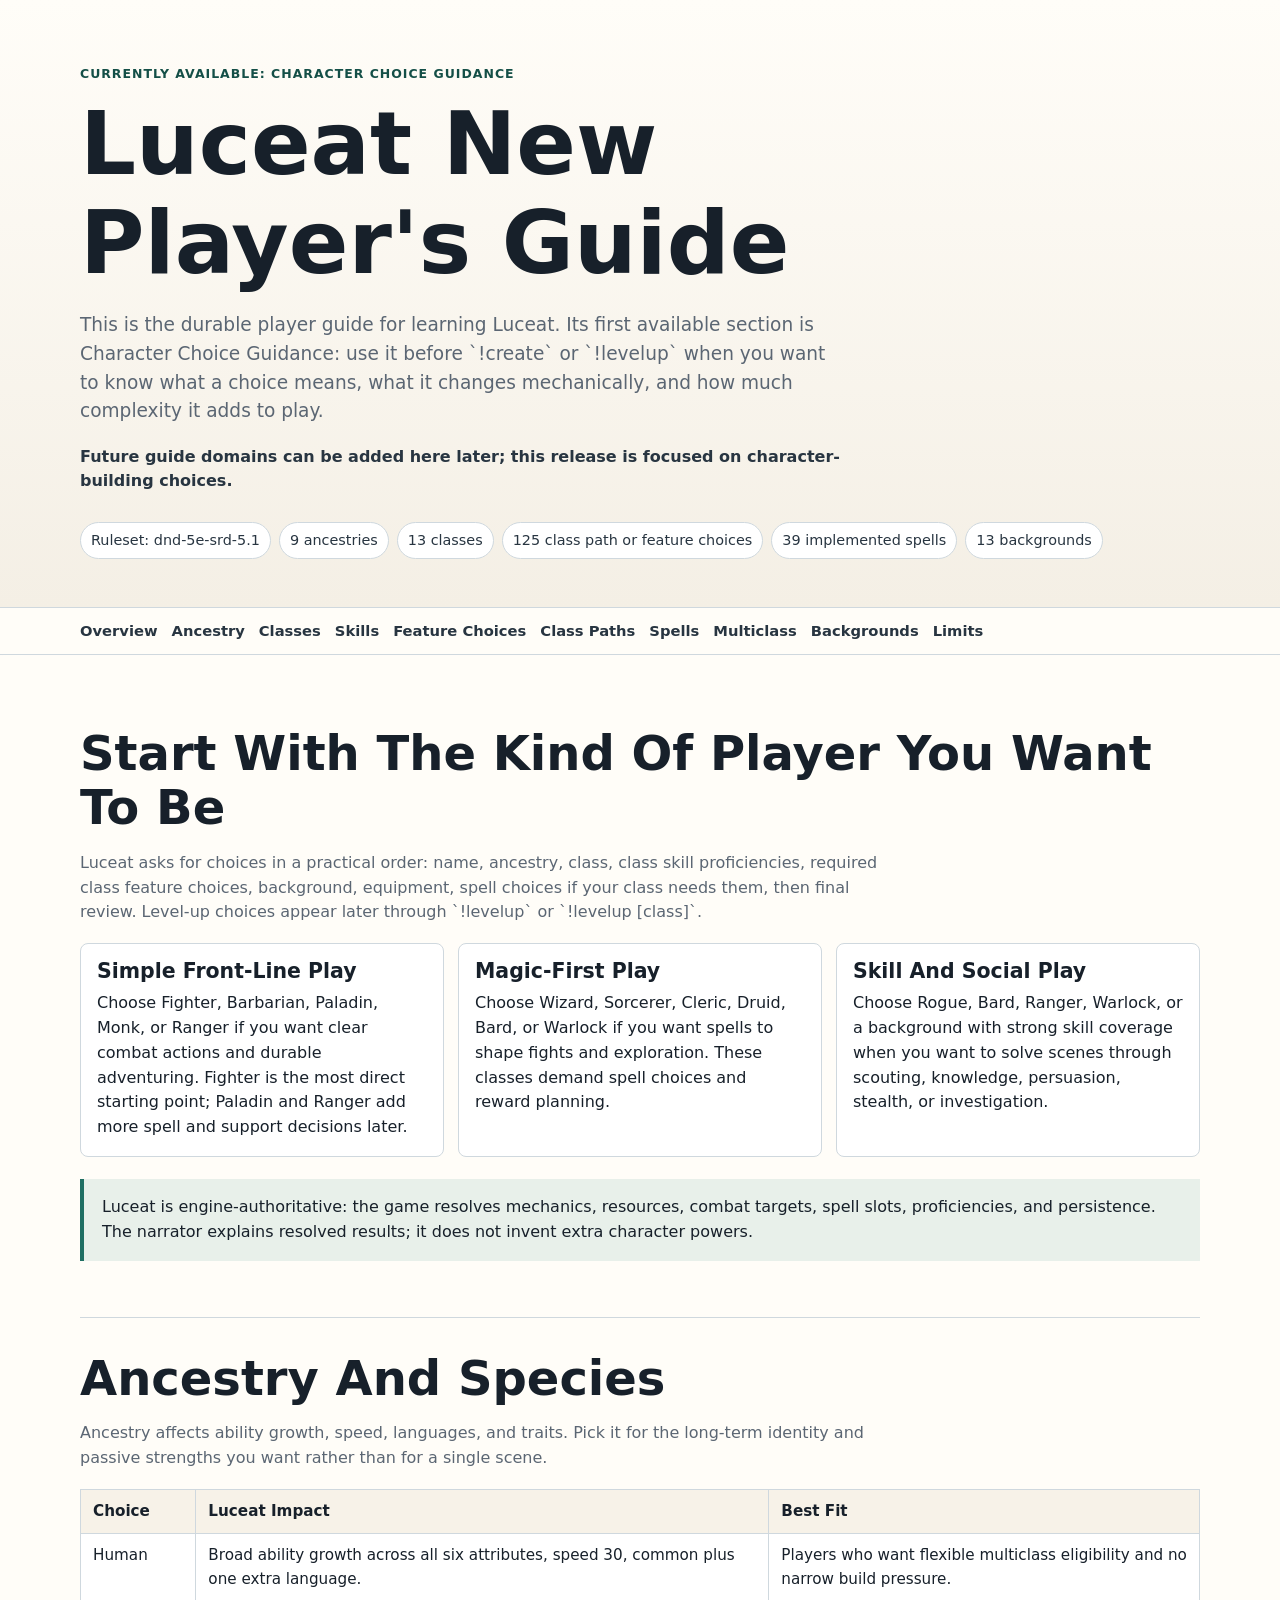
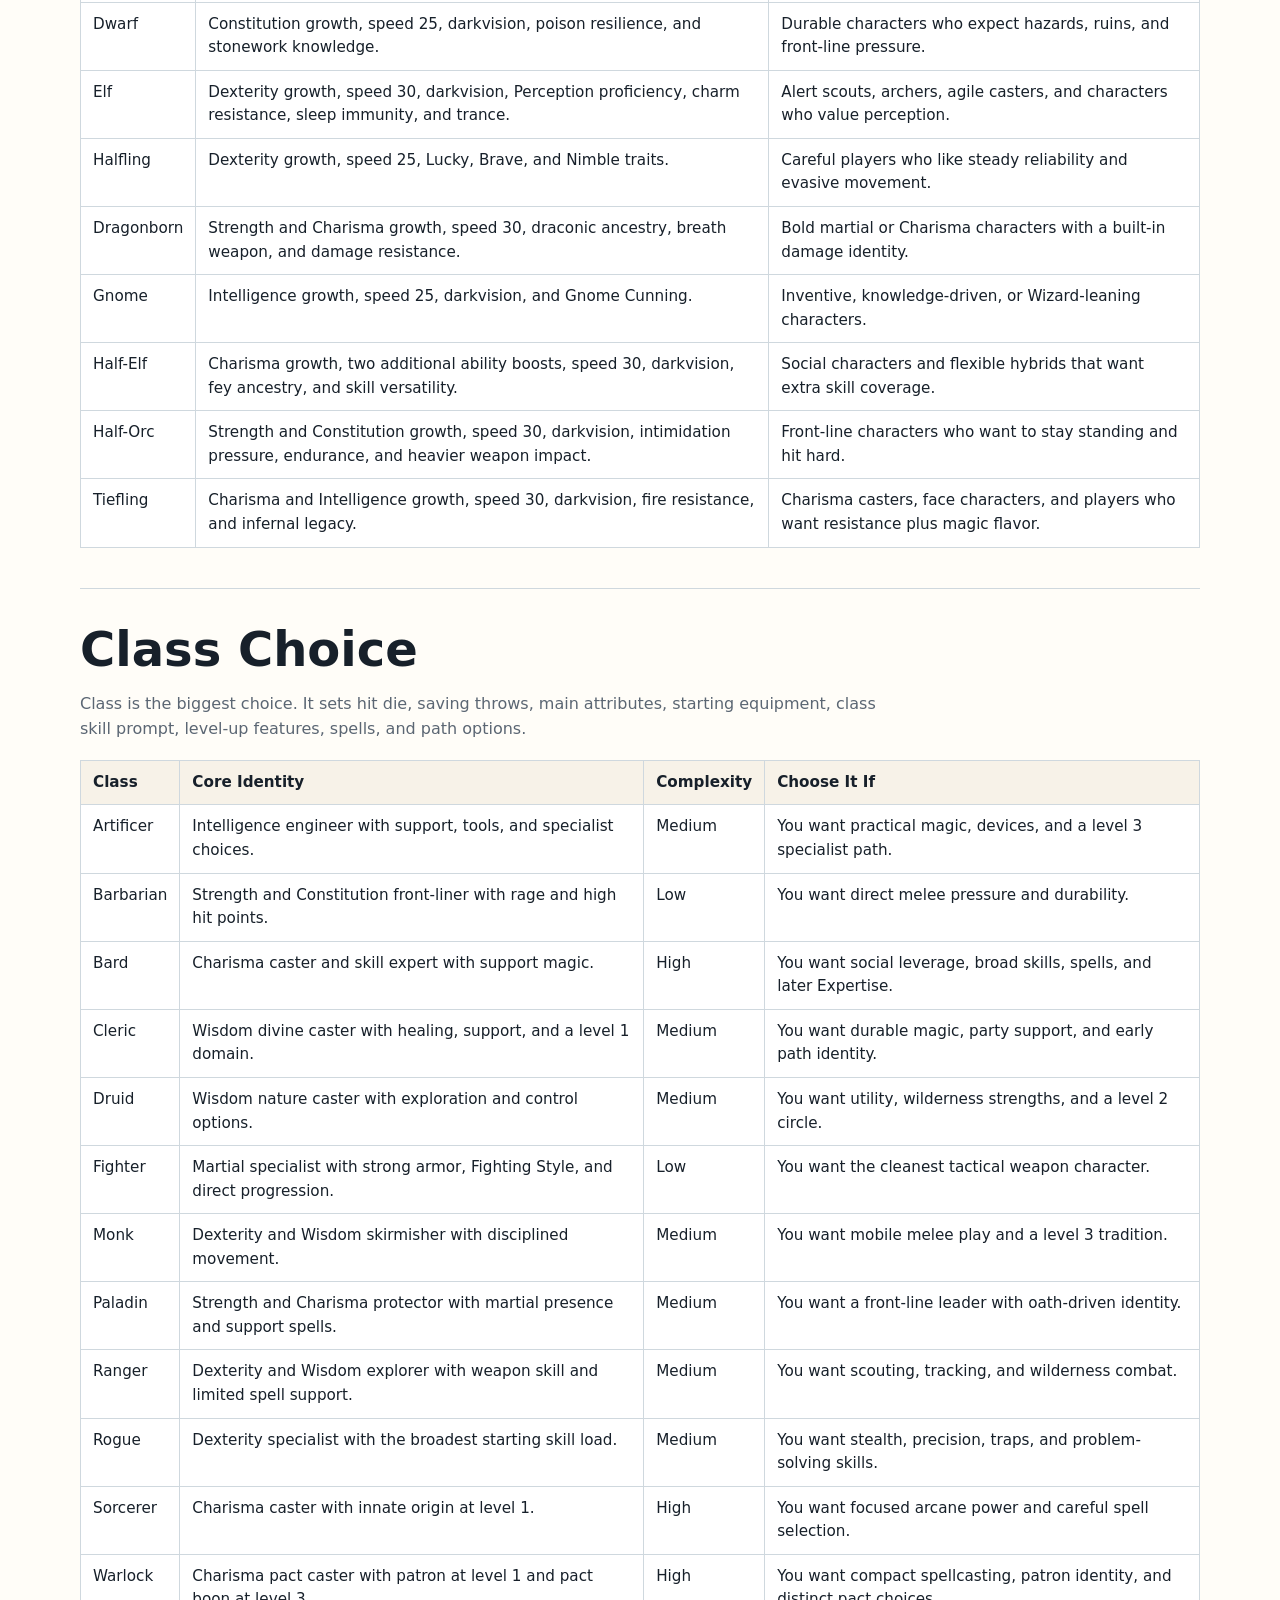
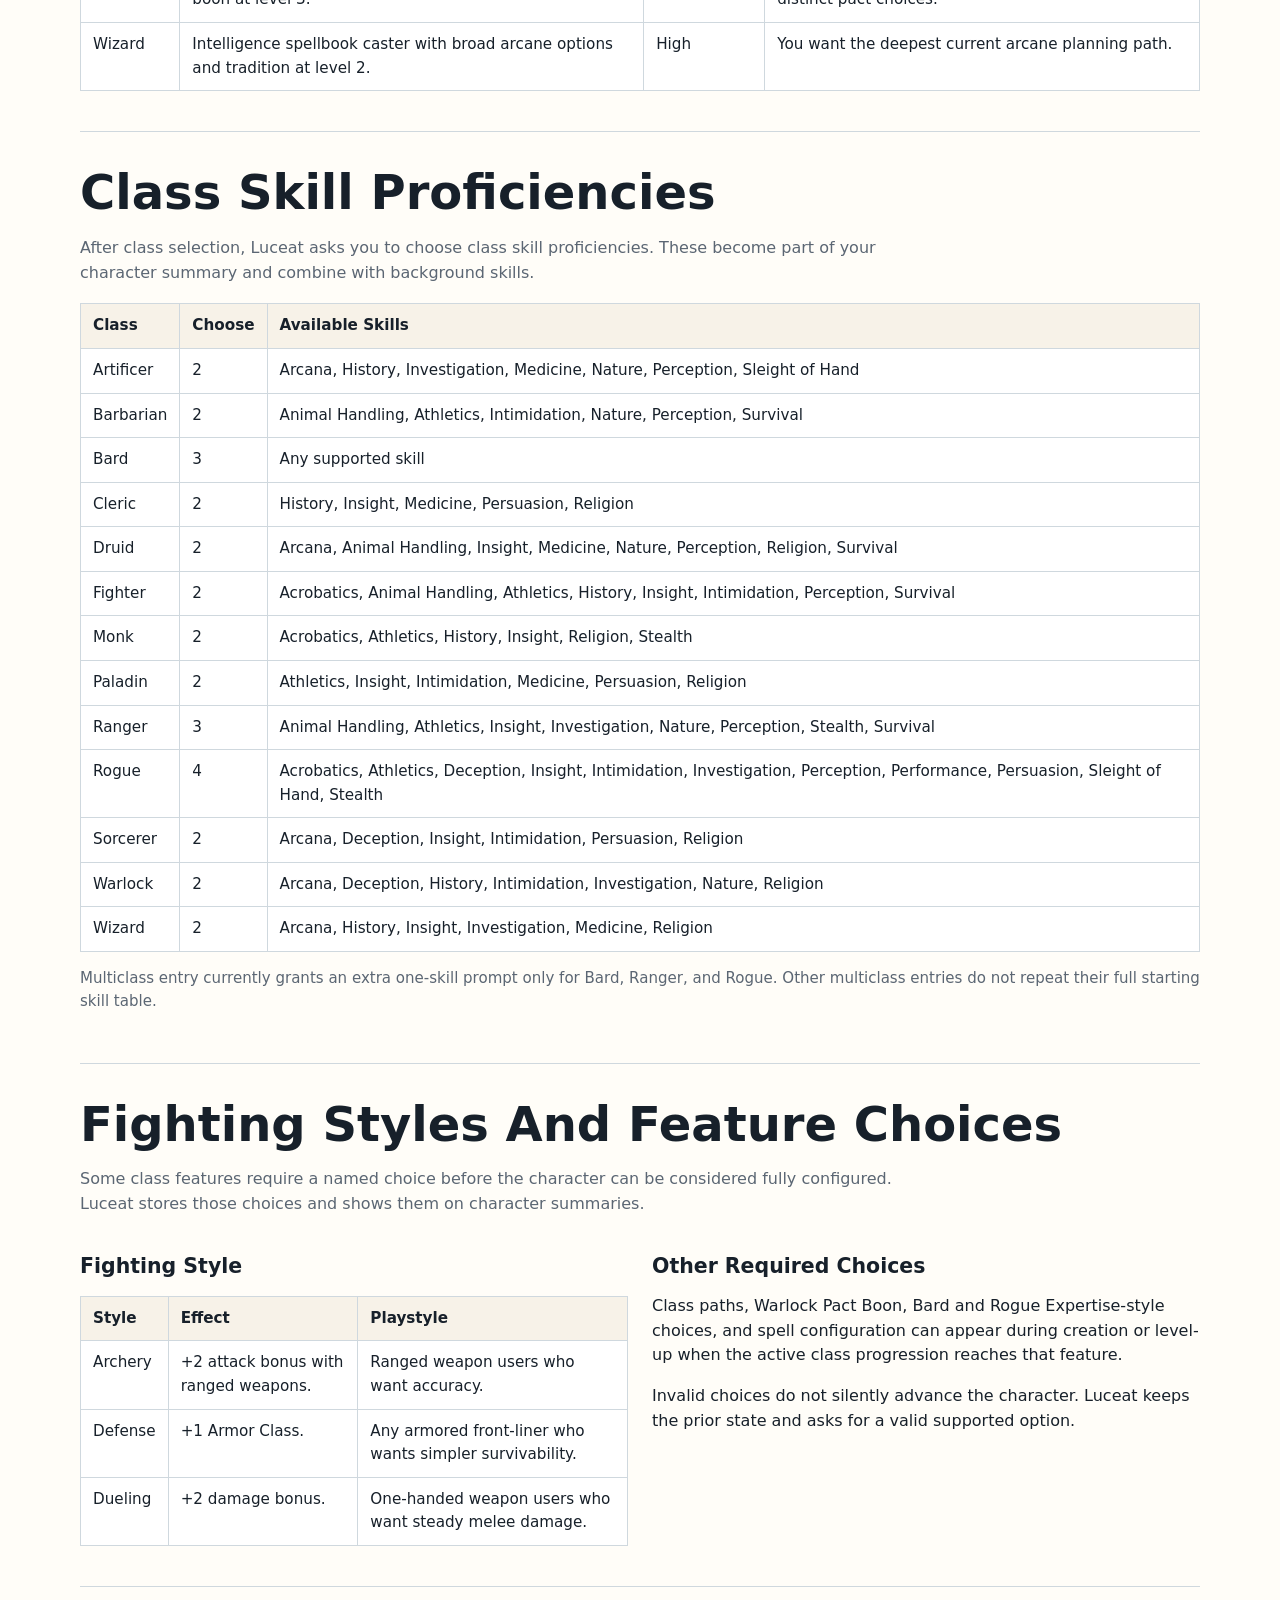
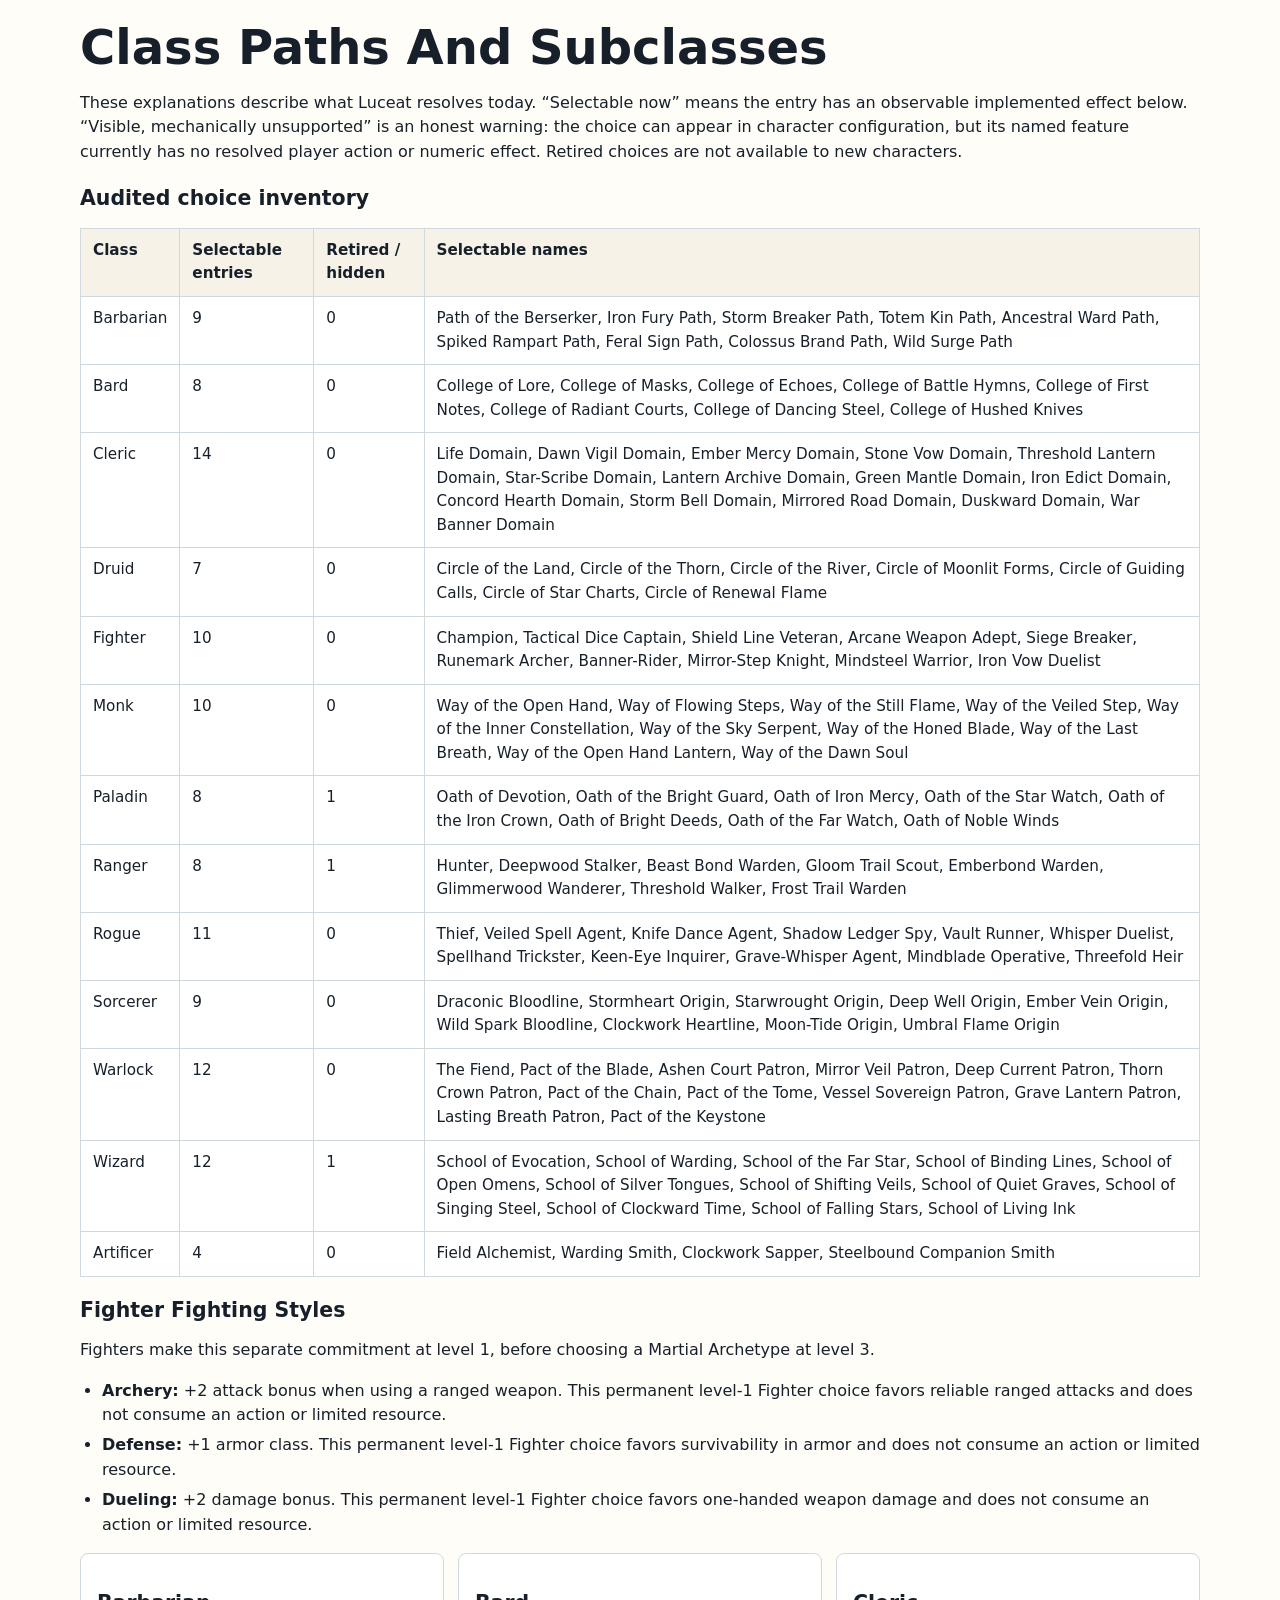
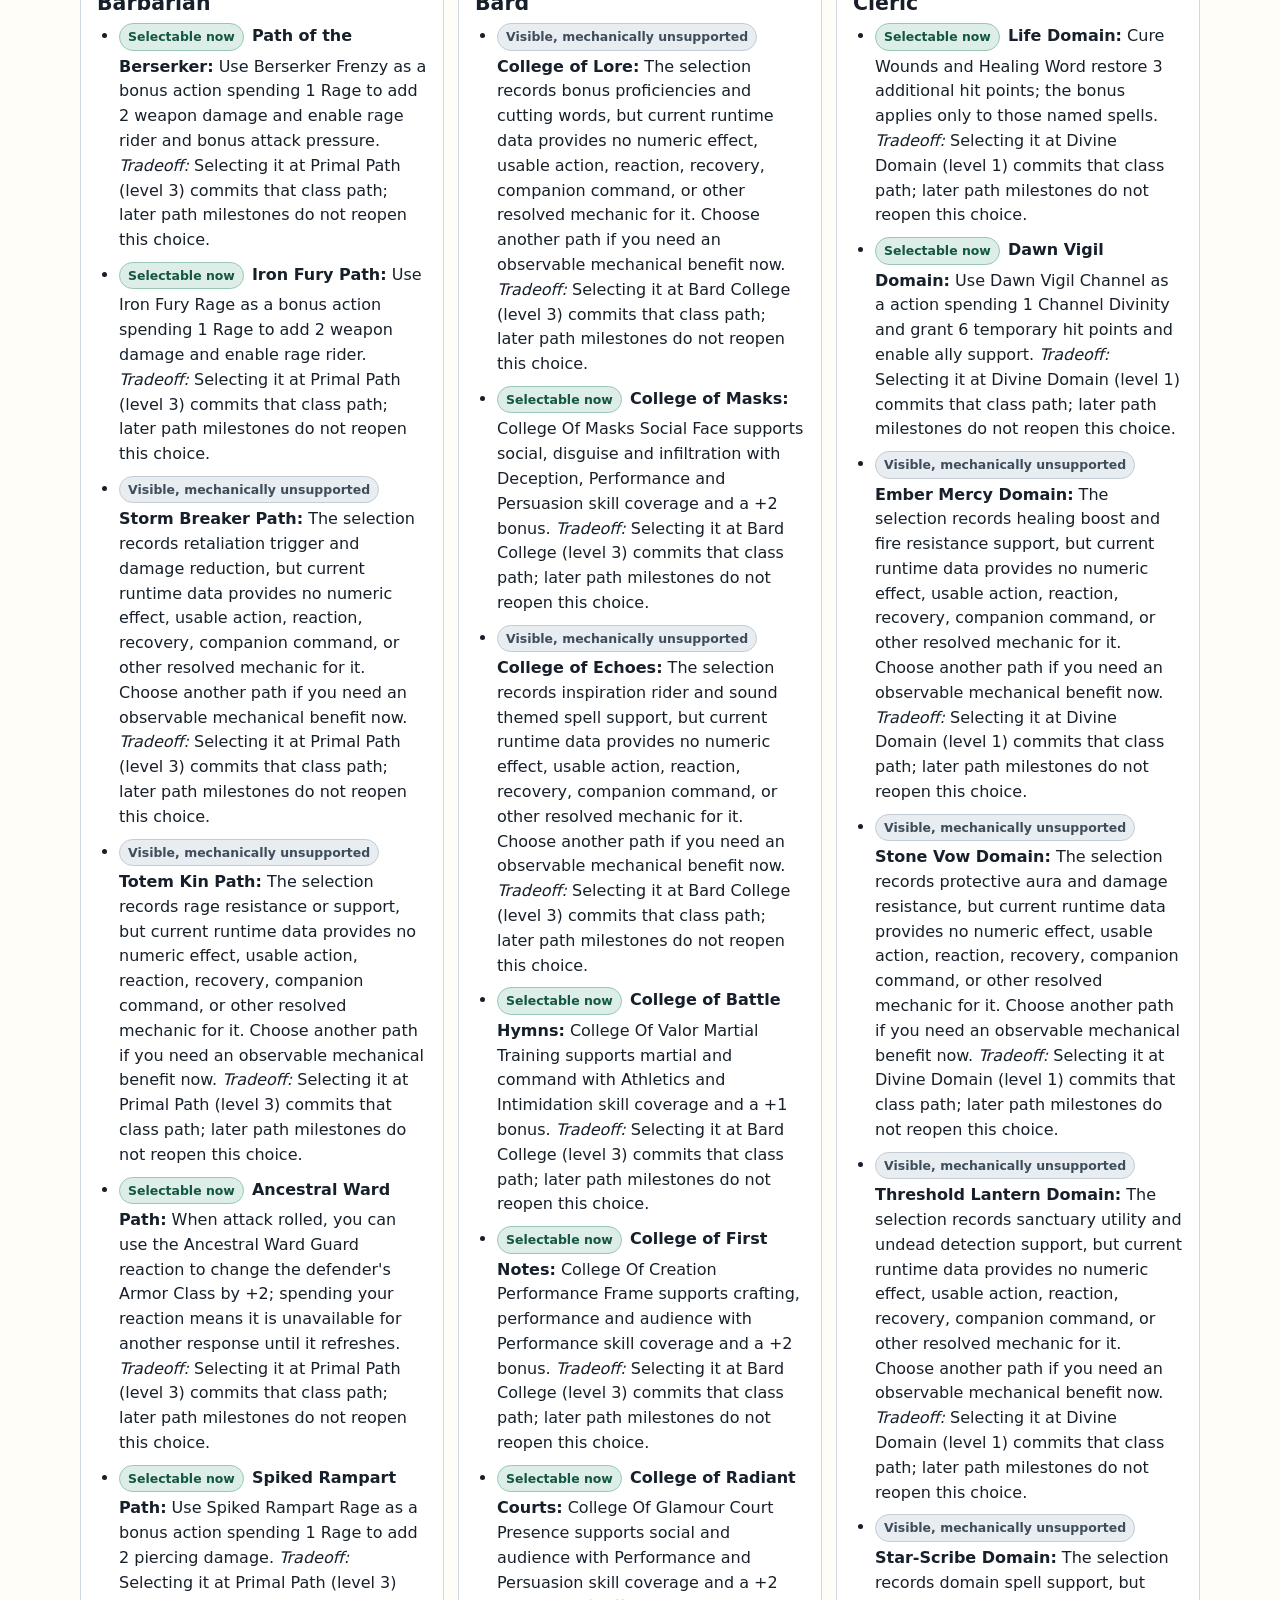
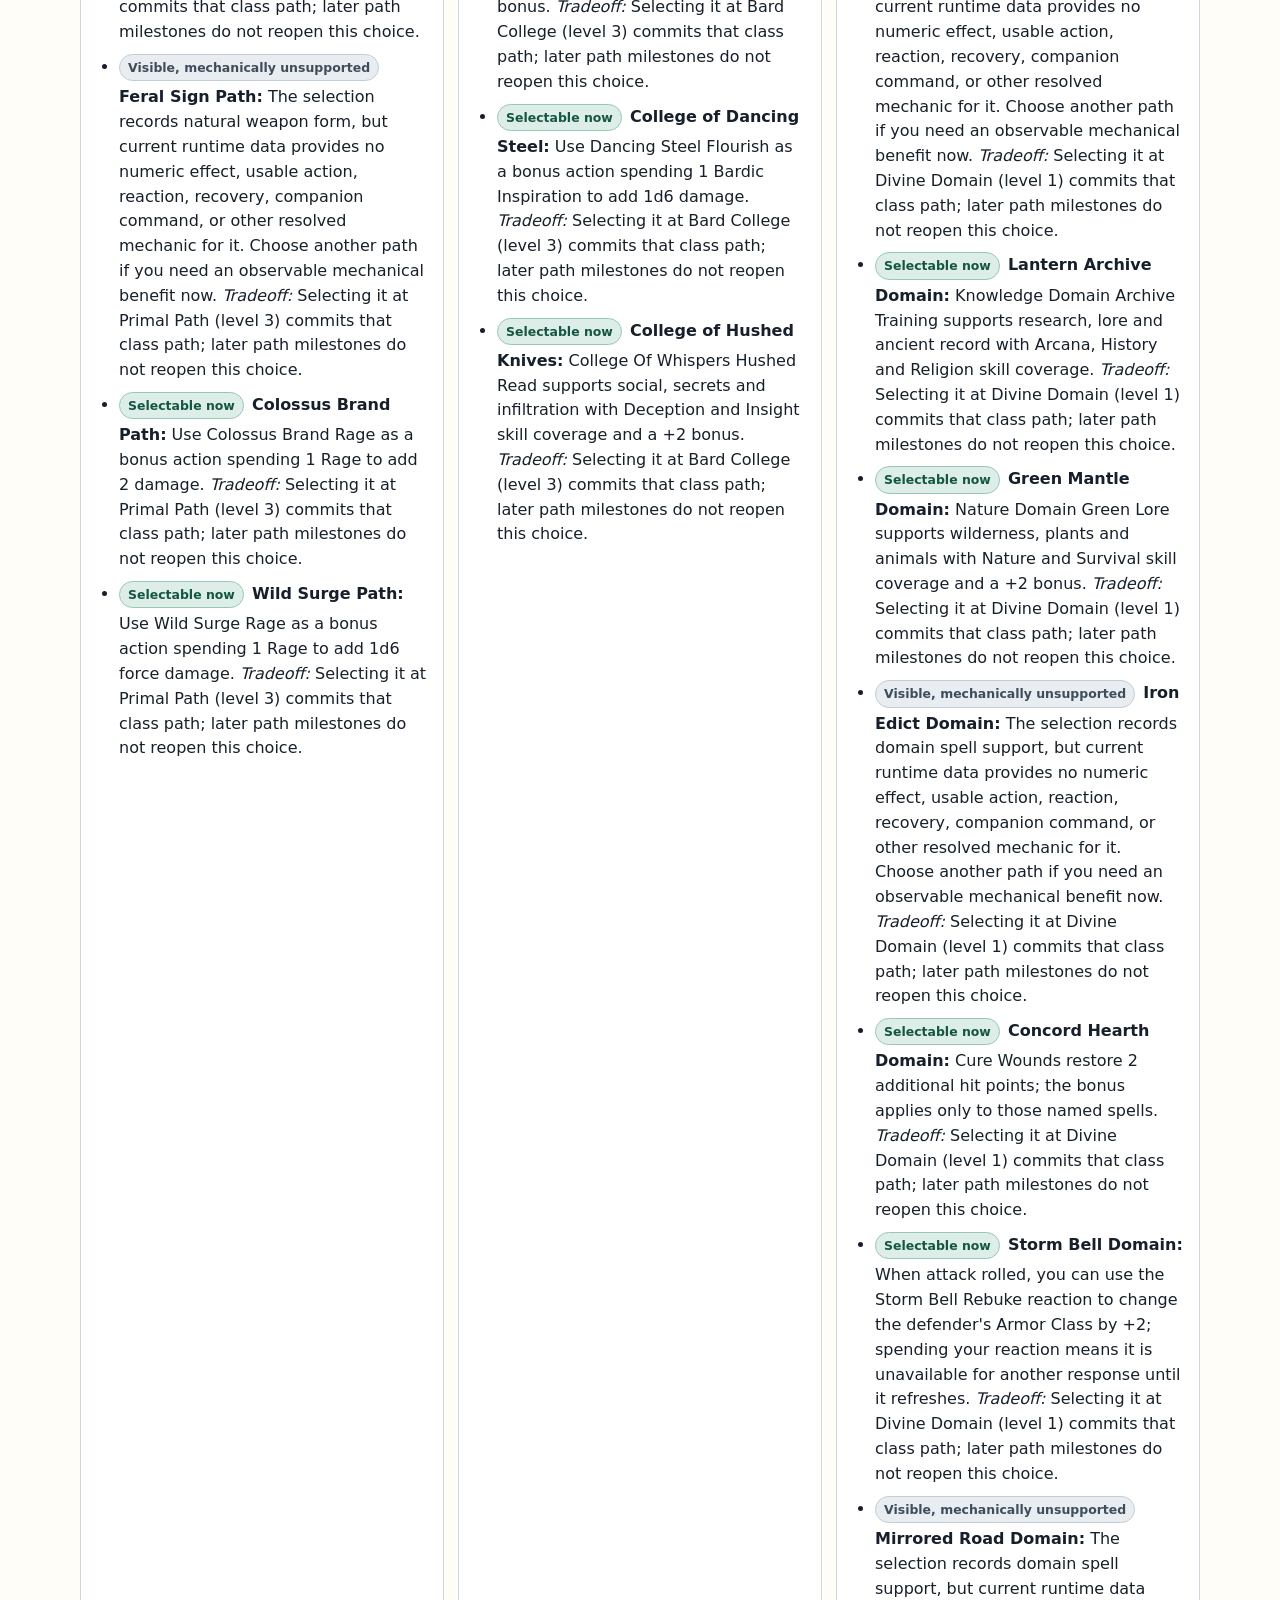
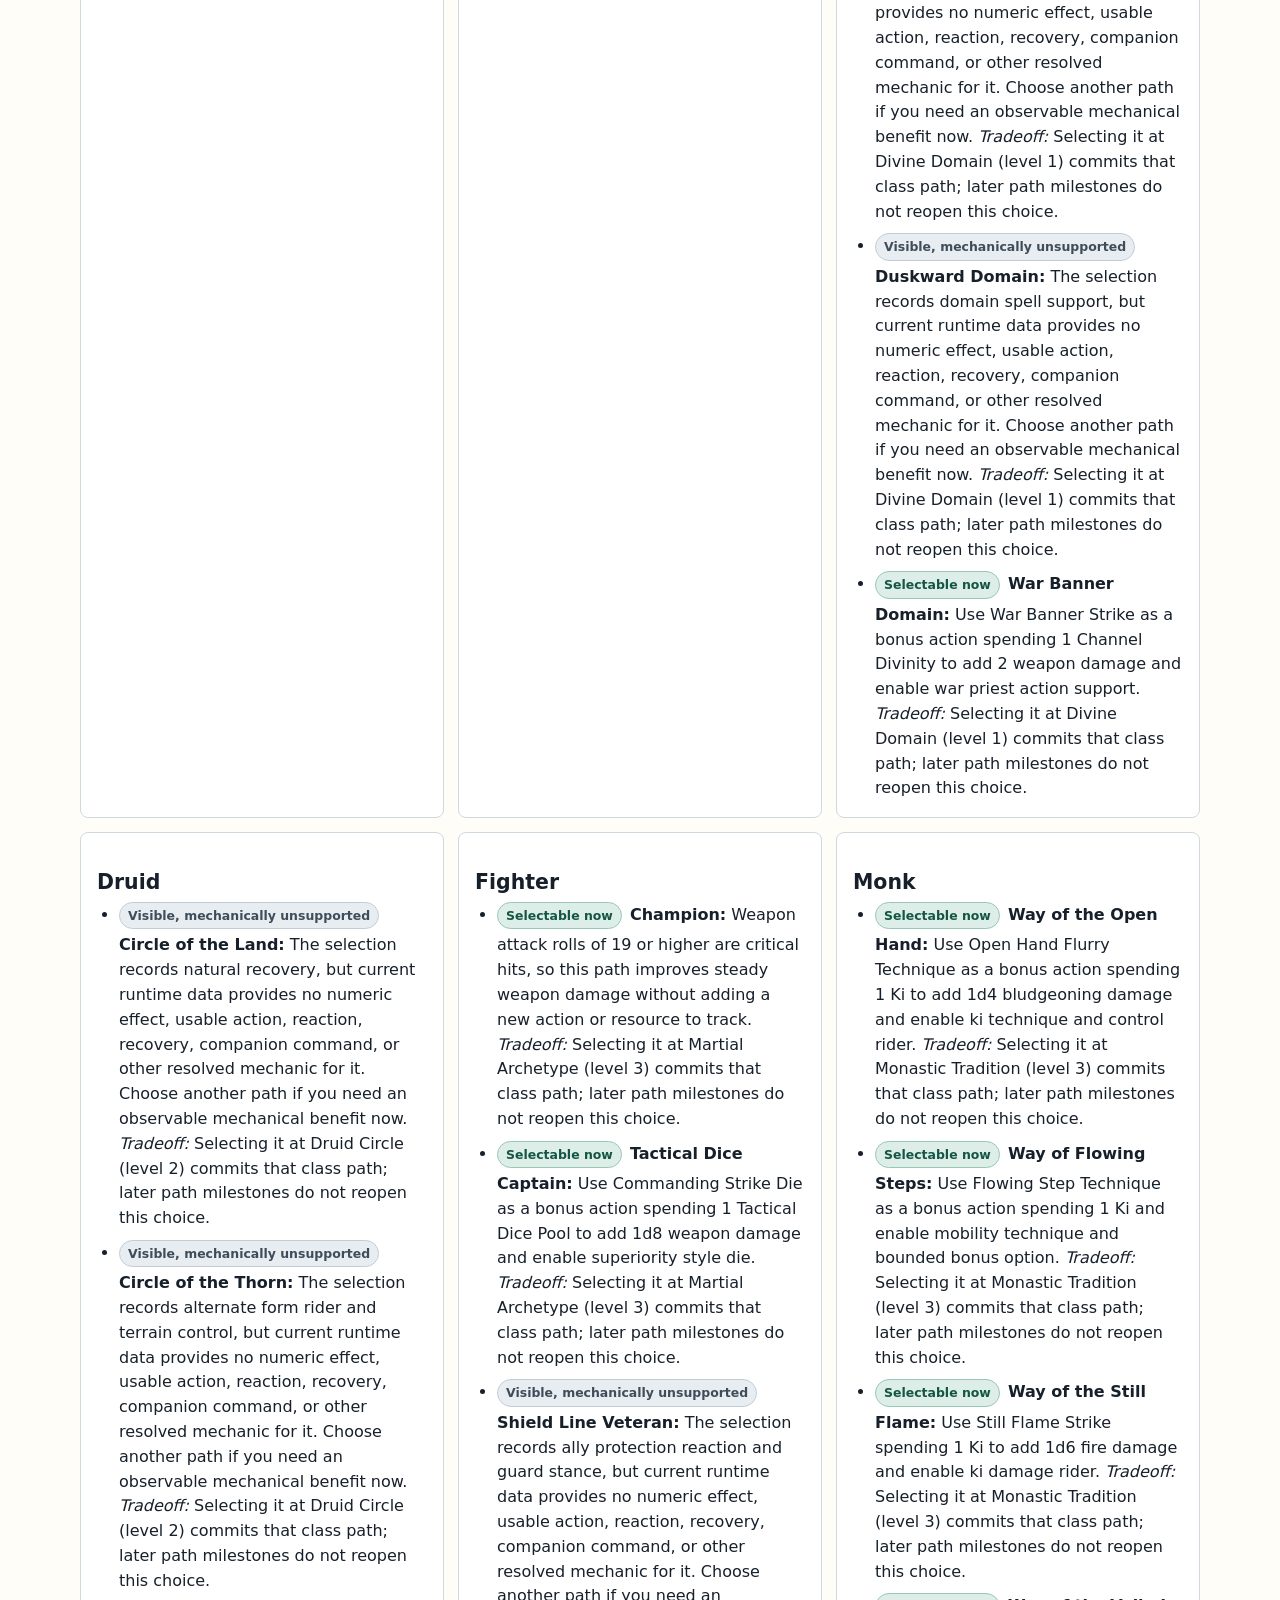
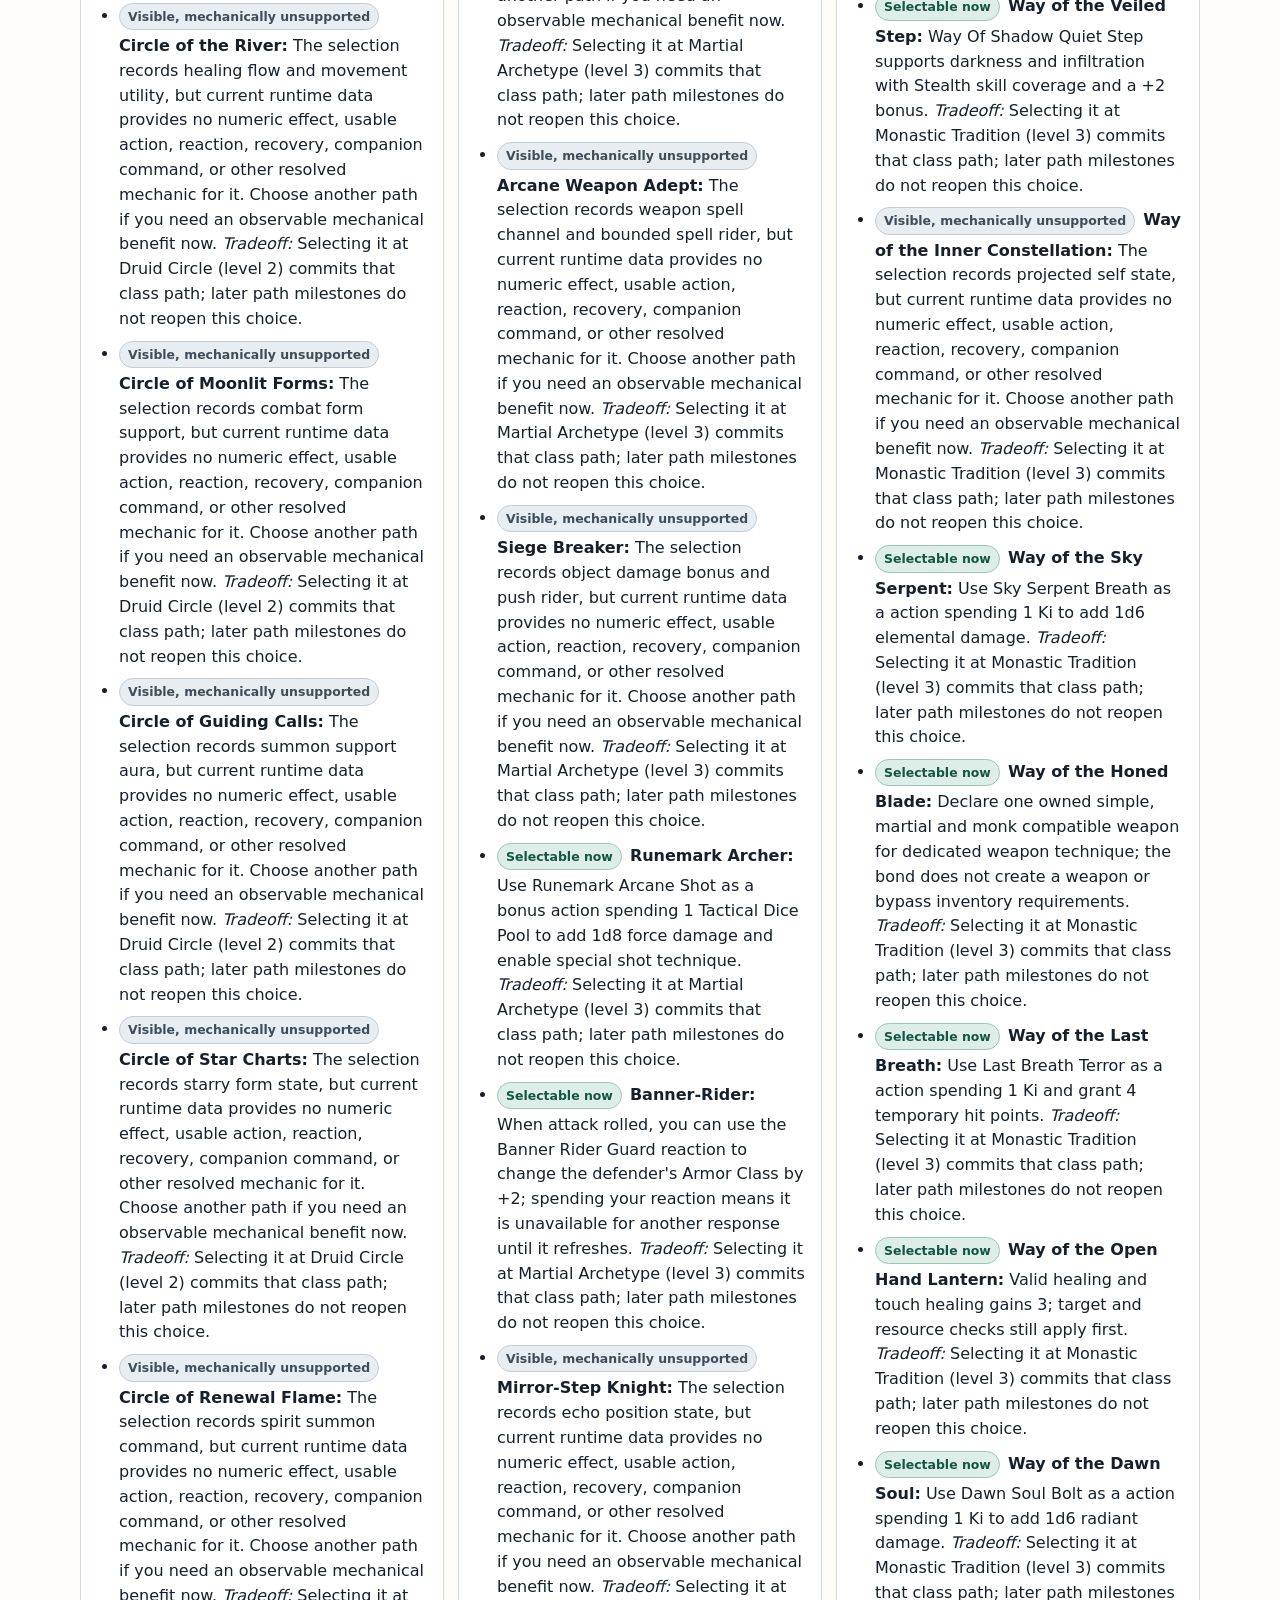
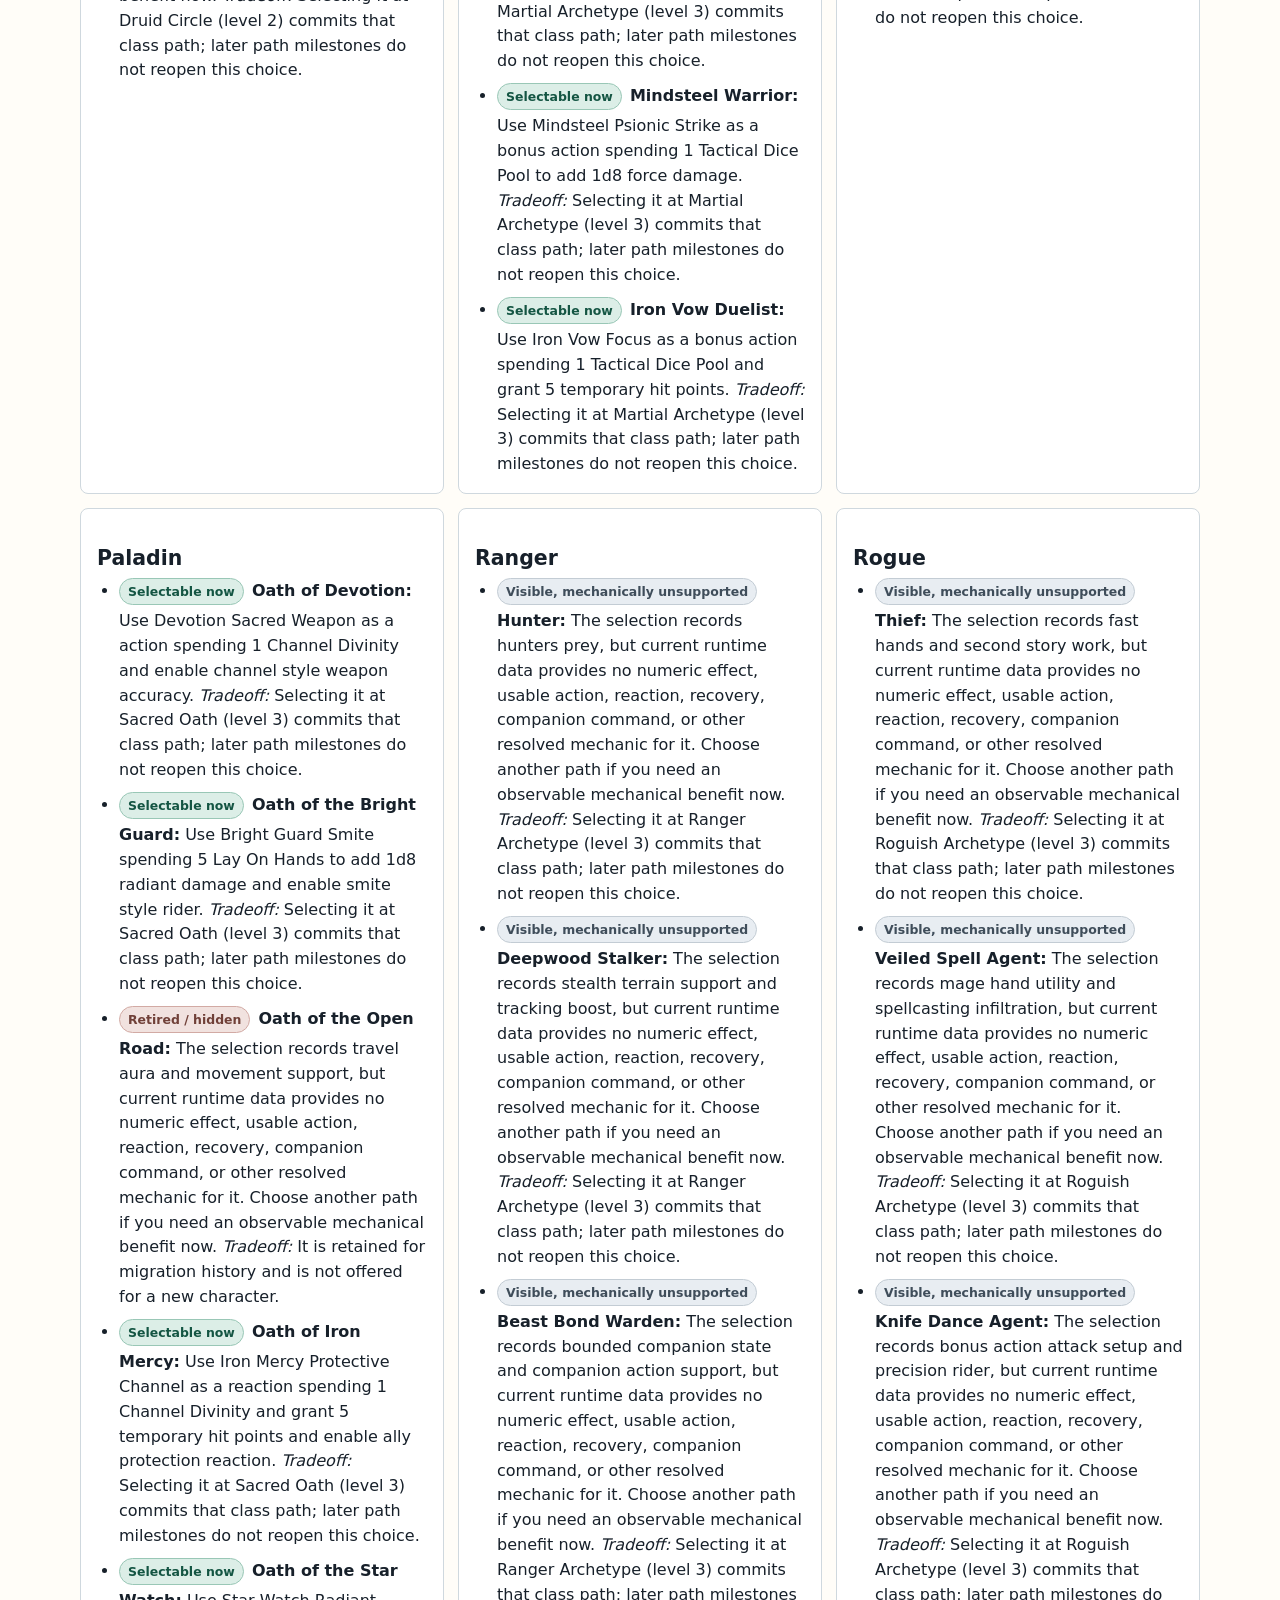
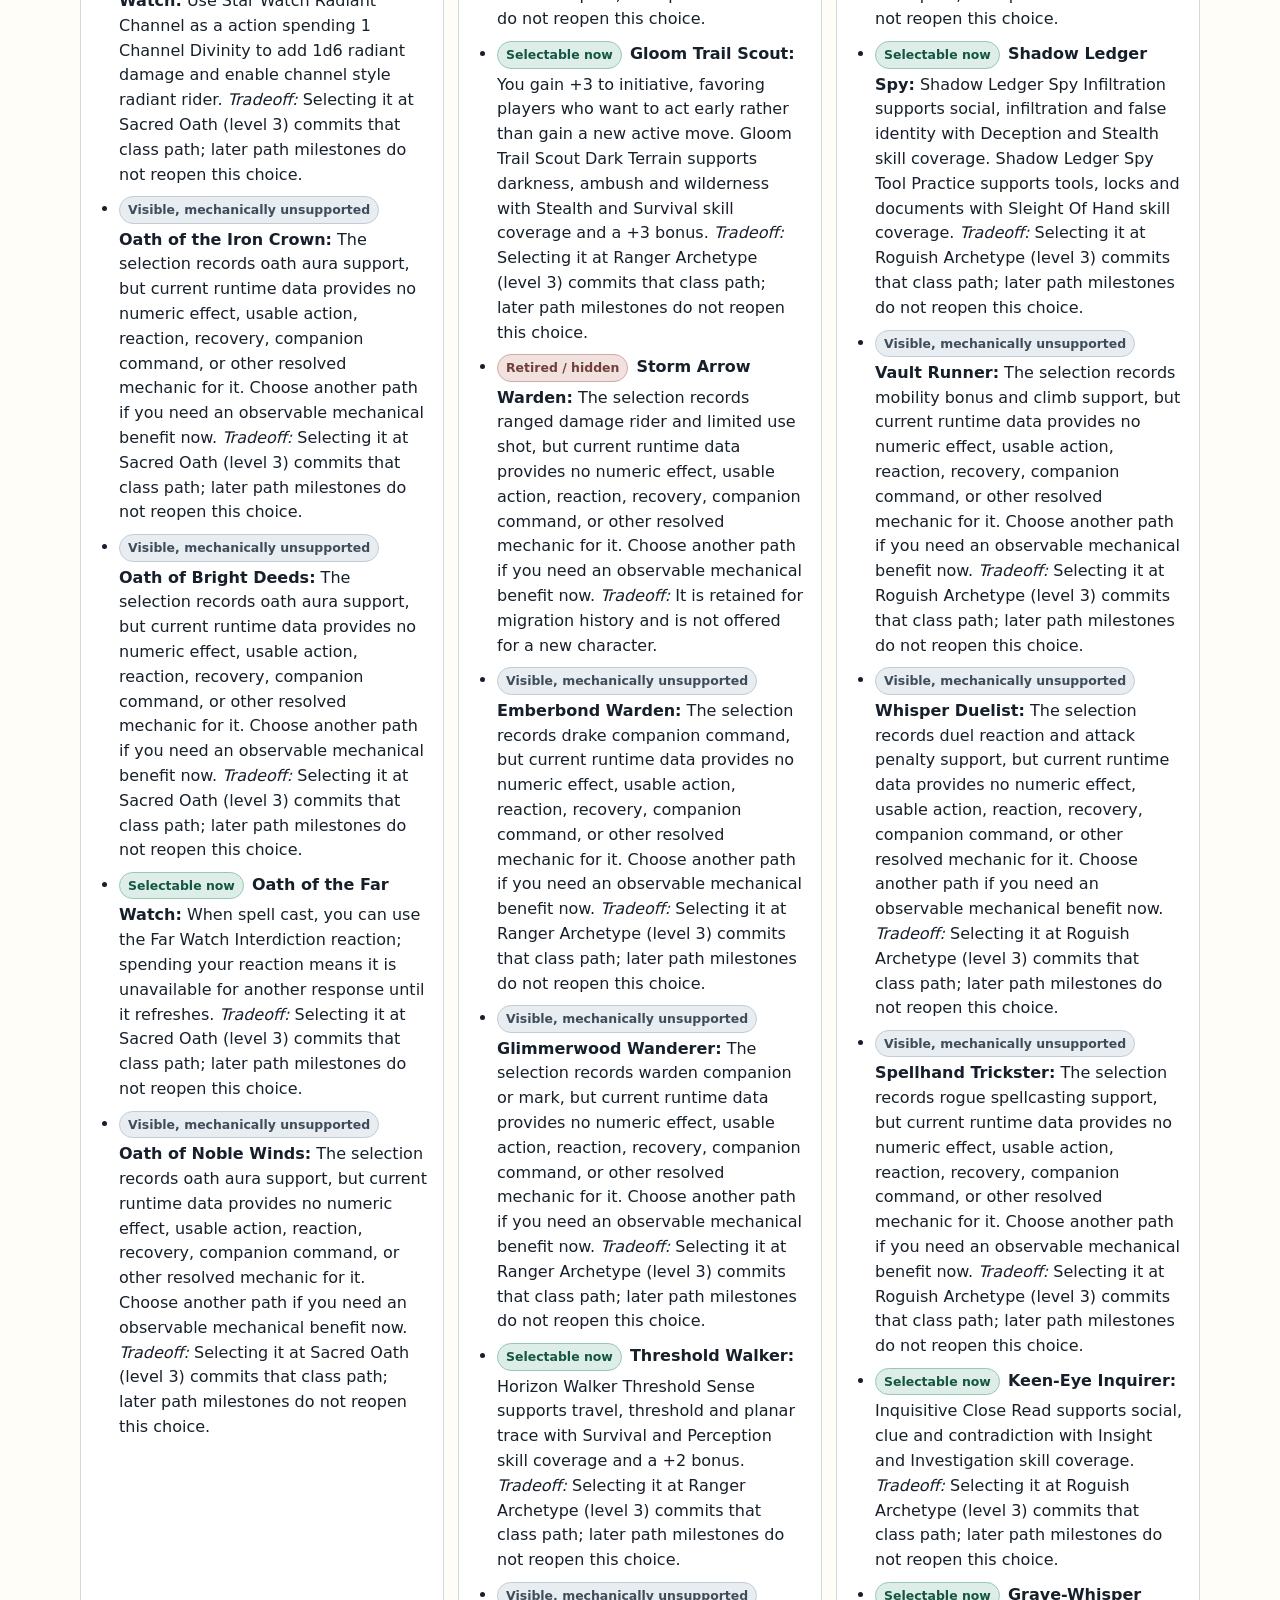
==== commit 6c34cd6f: "Publish mechanical character choice guidance Co-Authored-By: Paperclip <noreply@paperclip.ing>" ====
--- a/index.html
+++ b/index.html
@@ -156,237 +156,242 @@
 
       <section id="paths">
         <h2>Class Paths And Subclasses</h2>
-        <p class="section-intro">Paths are the strongest identity choices after class. They become available at the class levels shown by Luceat's creation and level-up prompts. This section reflects the LUC-39 catalog synchronization state: candidate-ready entries have implemented mechanics backed by validation evidence, while data-defined and retired entries are visible constraints rather than public implementation claims.</p>
-        <table>
-          <thead><tr><th>Class</th><th>Choice Group</th><th>Candidate-Ready</th><th>Data-Defined</th><th>Retired/Hidden</th><th>Candidate-Ready Options</th></tr></thead>
-          <tbody>
-            <tr><td>Artificer</td><td>Artificer Specialist</td><td>3</td><td>1</td><td>0</td><td>Clockwork Sapper, Field Alchemist, Warding Smith</td></tr>
-            <tr><td>Barbarian</td><td>Primal Path</td><td>3</td><td>6</td><td>0</td><td>Iron Fury Path, Path of the Berserker, Storm Breaker Path</td></tr>
-            <tr><td>Bard</td><td>Bard College</td><td>3</td><td>5</td><td>0</td><td>College of Echoes, College of Lore, College of Masks</td></tr>
-            <tr><td>Cleric</td><td>Divine Domain</td><td>5</td><td>9</td><td>0</td><td>Dawn Vigil Domain, Ember Mercy Domain, Life Domain, Stone Vow Domain, Threshold Lantern Domain</td></tr>
-            <tr><td>Druid</td><td>Druid Circle</td><td>3</td><td>4</td><td>0</td><td>Circle of the Land, Circle of the River, Circle of the Thorn</td></tr>
-            <tr><td>Fighter</td><td>Martial Archetype</td><td>5</td><td>5</td><td>0</td><td>Arcane Weapon Adept, Champion, Shield Line Veteran, Siege Breaker, Tactical Dice Captain</td></tr>
-            <tr><td>Monk</td><td>Monastic Tradition</td><td>3</td><td>7</td><td>0</td><td>Way of Flowing Steps, Way of the Open Hand, Way of the Still Flame</td></tr>
-            <tr><td>Paladin</td><td>Sacred Oath</td><td>4</td><td>4</td><td>1</td><td>Oath of Devotion, Oath of Iron Mercy, Oath of the Bright Guard, Oath of the Star Watch</td></tr>
-            <tr><td>Ranger</td><td>Ranger Archetype</td><td>4</td><td>4</td><td>1</td><td>Beast Bond Warden, Deepwood Stalker, Gloom Trail Scout, Hunter</td></tr>
-            <tr><td>Rogue</td><td>Roguish Archetype</td><td>6</td><td>5</td><td>0</td><td>Knife Dance Agent, Shadow Ledger Spy, Thief, Vault Runner, Veiled Spell Agent, Whisper Duelist</td></tr>
-            <tr><td>Sorcerer</td><td>Sorcerous Origin</td><td>5</td><td>4</td><td>0</td><td>Deep Well Origin, Draconic Bloodline, Ember Vein Origin, Starwrought Origin, Stormheart Origin</td></tr>
-            <tr><td>Warlock</td><td>Otherworldly Patron, Pact Boon</td><td>8</td><td>4</td><td>0</td><td>Ashen Court Patron, Deep Current Patron, Mirror Veil Patron, The Fiend, Thorn Crown Patron, Pact of the Blade, Pact of the Chain, Pact of the Tome</td></tr>
-            <tr><td>Wizard</td><td>Arcane Tradition</td><td>4</td><td>8</td><td>1</td><td>School of Binding Lines, School of Evocation, School of the Far Star, School of Warding</td></tr>
-          </tbody>
-        </table>
-        <p class="small">Names listed here are Luceat-facing names. SRD/open entries use permitted attribution; non-SRD and replacement/backfill entries use Sanctus-authored expression and do not reproduce official sourcebook prose.</p>
-
-        <h3>Current Support State</h3>
-        <div class="support-legend" aria-label="Subclass support state legend">
-          <span><strong>Candidate-ready mechanics</strong> means LUC-39 accounting marks the Luceat choice ready for Board validation with implemented mechanic-family coverage.</span>
-          <span><strong>Data-defined/backfill</strong> means Luceat has an accounted profile or replacement target, but it is not counted as a Board-candidate implementation claim.</span>
-          <span><strong>Retired/hidden</strong> means the migration gate blocks new public selection or the record is retained only as a Board-visible constraint.</span>
-        </div>
+        <p>These explanations describe what Luceat resolves today. “Selectable now” means the entry has an observable implemented effect below. “Visible, mechanically unsupported” is an honest warning: the choice can appear in character configuration, but its named feature currently has no resolved player action or numeric effect. Retired choices are not available to new characters.</p>
+
+        <h3>Audited choice inventory</h3>
+        <table>
+          <thead><tr><th>Class</th><th>Selectable entries</th><th>Retired / hidden</th><th>Selectable names</th></tr></thead>
+          <tbody>
+            <tr><td>Barbarian</td><td>9</td><td>0</td><td>Path of the Berserker, Iron Fury Path, Storm Breaker Path, Totem Kin Path, Ancestral Ward Path, Spiked Rampart Path, Feral Sign Path, Colossus Brand Path, Wild Surge Path</td></tr>
+            <tr><td>Bard</td><td>8</td><td>0</td><td>College of Lore, College of Masks, College of Echoes, College of Battle Hymns, College of First Notes, College of Radiant Courts, College of Dancing Steel, College of Hushed Knives</td></tr>
+            <tr><td>Cleric</td><td>14</td><td>0</td><td>Life Domain, Dawn Vigil Domain, Ember Mercy Domain, Stone Vow Domain, Threshold Lantern Domain, Star-Scribe Domain, Lantern Archive Domain, Green Mantle Domain, Iron Edict Domain, Concord Hearth Domain, Storm Bell Domain, Mirrored Road Domain, Duskward Domain, War Banner Domain</td></tr>
+            <tr><td>Druid</td><td>7</td><td>0</td><td>Circle of the Land, Circle of the Thorn, Circle of the River, Circle of Moonlit Forms, Circle of Guiding Calls, Circle of Star Charts, Circle of Renewal Flame</td></tr>
+            <tr><td>Fighter</td><td>10</td><td>0</td><td>Champion, Tactical Dice Captain, Shield Line Veteran, Arcane Weapon Adept, Siege Breaker, Runemark Archer, Banner-Rider, Mirror-Step Knight, Mindsteel Warrior, Iron Vow Duelist</td></tr>
+            <tr><td>Monk</td><td>10</td><td>0</td><td>Way of the Open Hand, Way of Flowing Steps, Way of the Still Flame, Way of the Veiled Step, Way of the Inner Constellation, Way of the Sky Serpent, Way of the Honed Blade, Way of the Last Breath, Way of the Open Hand Lantern, Way of the Dawn Soul</td></tr>
+            <tr><td>Paladin</td><td>8</td><td>1</td><td>Oath of Devotion, Oath of the Bright Guard, Oath of Iron Mercy, Oath of the Star Watch, Oath of the Iron Crown, Oath of Bright Deeds, Oath of the Far Watch, Oath of Noble Winds</td></tr>
+            <tr><td>Ranger</td><td>8</td><td>1</td><td>Hunter, Deepwood Stalker, Beast Bond Warden, Gloom Trail Scout, Emberbond Warden, Glimmerwood Wanderer, Threshold Walker, Frost Trail Warden</td></tr>
+            <tr><td>Rogue</td><td>11</td><td>0</td><td>Thief, Veiled Spell Agent, Knife Dance Agent, Shadow Ledger Spy, Vault Runner, Whisper Duelist, Spellhand Trickster, Keen-Eye Inquirer, Grave-Whisper Agent, Mindblade Operative, Threefold Heir</td></tr>
+            <tr><td>Sorcerer</td><td>9</td><td>0</td><td>Draconic Bloodline, Stormheart Origin, Starwrought Origin, Deep Well Origin, Ember Vein Origin, Wild Spark Bloodline, Clockwork Heartline, Moon-Tide Origin, Umbral Flame Origin</td></tr>
+            <tr><td>Warlock</td><td>12</td><td>0</td><td>The Fiend, Pact of the Blade, Ashen Court Patron, Mirror Veil Patron, Deep Current Patron, Thorn Crown Patron, Pact of the Chain, Pact of the Tome, Vessel Sovereign Patron, Grave Lantern Patron, Lasting Breath Patron, Pact of the Keystone</td></tr>
+            <tr><td>Wizard</td><td>12</td><td>1</td><td>School of Evocation, School of Warding, School of the Far Star, School of Binding Lines, School of Open Omens, School of Silver Tongues, School of Shifting Veils, School of Quiet Graves, School of Singing Steel, School of Clockward Time, School of Falling Stars, School of Living Ink</td></tr>
+            <tr><td>Artificer</td><td>4</td><td>0</td><td>Field Alchemist, Warding Smith, Clockwork Sapper, Steelbound Companion Smith</td></tr>
+          </tbody>
+        </table>
+
+        <h3>Fighter Fighting Styles</h3>
+        <p>Fighters make this separate commitment at level 1, before choosing a Martial Archetype at level 3.</p>
+        <ul>
+              <li><strong>Archery:</strong> +2 attack bonus when using a ranged weapon. This permanent level-1 Fighter choice favors reliable ranged attacks and does not consume an action or limited resource.</li>
+              <li><strong>Defense:</strong> +1 armor class. This permanent level-1 Fighter choice favors survivability in armor and does not consume an action or limited resource.</li>
+              <li><strong>Dueling:</strong> +2 damage bonus. This permanent level-1 Fighter choice favors one-handed weapon damage and does not consume an action or limited resource.</li>
+        </ul>
+
         <div class="path-guidance">
-          <article>
-            <h4>Artificer</h4>
-            <ul>
-              <li><span class="status status-implemented">Candidate-ready mechanics</span><strong>Clockwork Sapper:</strong> available at level 3; marked board-candidate-ready in LUC-39 accounting and backed by mechanic-family evidence. Coverage: bounded construct helper, tool utility. Progression milestones: level 3, level 5, level 9, level 15.</li>
-              <li><span class="status status-implemented">Candidate-ready mechanics</span><strong>Field Alchemist:</strong> available at level 3; marked board-candidate-ready in LUC-39 accounting and backed by mechanic-family evidence. Coverage: crafted elixir. Progression milestones: level 3, level 5, level 9, level 15.</li>
-              <li><span class="status status-implemented">Candidate-ready mechanics</span><strong>Warding Smith:</strong> available at level 3; marked board-candidate-ready in LUC-39 accounting and backed by mechanic-family evidence. Coverage: crafted ward, armor support. Progression milestones: level 3, level 5, level 9, level 15.</li>
-              <li><span class="status status-catalog">Data-defined/backfill</span><strong>Steelbound Companion Smith:</strong> available at level 3; accounted as a replacement/backfill profile and blocked from new public selection until promoted; not counted as a Board-candidate implementation claim. Coverage target: bounded construct helper, field repair support. Progression milestones: level 3, level 5, level 9, level 15.</li>
-            </ul>
-          </article>
-
-          <article>
-            <h4>Barbarian</h4>
-            <ul>
-              <li><span class="status status-implemented">Candidate-ready mechanics</span><strong>Iron Fury Path:</strong> available at level 3; marked board-candidate-ready in LUC-39 accounting and backed by mechanic-family evidence. Coverage: rage rider, bonus action resource spend. Progression milestones: level 3, level 6, level 10, level 14.</li>
-              <li><span class="status status-implemented">Candidate-ready mechanics</span><strong>Path of the Berserker:</strong> available at level 3; marked board-candidate-ready in LUC-39 accounting and backed by mechanic-family evidence. Coverage: rage rider. Progression milestones: level 3, level 6, level 10, level 14.</li>
-              <li><span class="status status-implemented">Candidate-ready mechanics</span><strong>Storm Breaker Path:</strong> available at level 3; marked board-candidate-ready in LUC-39 accounting and backed by mechanic-family evidence. Coverage: retaliation trigger, damage reduction. Progression milestones: level 3, level 6, level 10, level 14.</li>
-              <li><span class="status status-catalog">Data-defined/backfill</span><strong>Ancestral Ward Path:</strong> available at level 3; accounted as a replacement/backfill profile and blocked from new public selection until promoted; not counted as a Board-candidate implementation claim. Coverage target: ally protection mark. Progression milestones: level 3, level 6, level 10, level 14.</li>
-              <li><span class="status status-catalog">Data-defined/backfill</span><strong>Colossus Brand Path:</strong> available at level 3; accounted as a replacement/backfill profile and blocked from new public selection until promoted; not counted as a Board-candidate implementation claim. Coverage target: size and reach rage rider. Progression milestones: level 3, level 6, level 10, level 14.</li>
-              <li><span class="status status-catalog">Data-defined/backfill</span><strong>Feral Sign Path:</strong> available at level 3; accounted as a replacement/backfill profile and blocked from new public selection until promoted; not counted as a Board-candidate implementation claim. Coverage target: natural weapon form. Progression milestones: level 3, level 6, level 10, level 14.</li>
-              <li><span class="status status-catalog">Data-defined/backfill</span><strong>Spiked Rampart Path:</strong> available at level 3; accounted as a replacement/backfill profile and blocked from new public selection until promoted; not counted as a Board-candidate implementation claim. Coverage target: rage rider. Progression milestones: level 3, level 6, level 10, level 14.</li>
-              <li><span class="status status-catalog">Data-defined/backfill</span><strong>Totem Kin Path:</strong> available at level 3; accounted as a replacement/backfill profile and blocked from new public selection until promoted; not counted as a Board-candidate implementation claim. Coverage target: rage resistance or support. Progression milestones: level 3, level 6, level 10, level 14.</li>
-              <li><span class="status status-catalog">Data-defined/backfill</span><strong>Wild Surge Path:</strong> available at level 3; accounted as a replacement/backfill profile and blocked from new public selection until promoted; not counted as a Board-candidate implementation claim. Coverage target: surge table trigger. Progression milestones: level 3, level 6, level 10, level 14.</li>
-            </ul>
-          </article>
-
-          <article>
-            <h4>Bard</h4>
-            <ul>
-              <li><span class="status status-implemented">Candidate-ready mechanics</span><strong>College of Echoes:</strong> available at level 3; marked board-candidate-ready in LUC-39 accounting and backed by mechanic-family evidence. Coverage: inspiration rider, sound themed spell support. Progression milestones: level 3, level 6, level 14.</li>
-              <li><span class="status status-implemented">Candidate-ready mechanics</span><strong>College of Lore:</strong> available at level 3; marked board-candidate-ready in LUC-39 accounting and backed by mechanic-family evidence. Coverage: skill proficiency expansion, reaction penalty. Progression milestones: level 3, level 6, level 14.</li>
-              <li><span class="status status-implemented">Candidate-ready mechanics</span><strong>College of Masks:</strong> available at level 3; marked board-candidate-ready in LUC-39 accounting and backed by mechanic-family evidence. Coverage: social disguise utility, skill flexibility. Progression milestones: level 3, level 6, level 14.</li>
-              <li><span class="status status-catalog">Data-defined/backfill</span><strong>College of Battle Hymns:</strong> available at level 3; accounted as a replacement/backfill profile and blocked from new public selection until promoted; not counted as a Board-candidate implementation claim. Coverage target: martial inspiration support. Progression milestones: level 3, level 6, level 14.</li>
-              <li><span class="status status-catalog">Data-defined/backfill</span><strong>College of Dancing Steel:</strong> available at level 3; accounted as a replacement/backfill profile and blocked from new public selection until promoted; not counted as a Board-candidate implementation claim. Coverage target: flourish resource action. Progression milestones: level 3, level 6, level 14.</li>
-              <li><span class="status status-catalog">Data-defined/backfill</span><strong>College of First Notes:</strong> available at level 3; accounted as a replacement/backfill profile and blocked from new public selection until promoted; not counted as a Board-candidate implementation claim. Coverage target: performance support. Progression milestones: level 3, level 6, level 14.</li>
-              <li><span class="status status-catalog">Data-defined/backfill</span><strong>College of Hushed Knives:</strong> available at level 3; accounted as a replacement/backfill profile and blocked from new public selection until promoted; not counted as a Board-candidate implementation claim. Coverage target: performance support. Progression milestones: level 3, level 6, level 14.</li>
-              <li><span class="status status-catalog">Data-defined/backfill</span><strong>College of Radiant Courts:</strong> available at level 3; accounted as a replacement/backfill profile and blocked from new public selection until promoted; not counted as a Board-candidate implementation claim. Coverage target: performance support. Progression milestones: level 3, level 6, level 14.</li>
-            </ul>
-          </article>
-
-          <article>
-            <h4>Cleric</h4>
-            <ul>
-              <li><span class="status status-implemented">Candidate-ready mechanics</span><strong>Dawn Vigil Domain:</strong> available at level 1; marked board-candidate-ready in LUC-39 accounting and backed by mechanic-family evidence. Coverage: channel style activation, temporary hit points. Progression milestones: level 1, level 6, level 8, level 17.</li>
-              <li><span class="status status-implemented">Candidate-ready mechanics</span><strong>Ember Mercy Domain:</strong> available at level 1; marked board-candidate-ready in LUC-39 accounting and backed by mechanic-family evidence. Coverage: healing boost, fire resistance support. Progression milestones: level 1, level 6, level 8, level 17.</li>
-              <li><span class="status status-implemented">Candidate-ready mechanics</span><strong>Life Domain:</strong> available at level 1; marked board-candidate-ready in LUC-39 accounting and backed by mechanic-family evidence. Coverage: healing spell bonus. Progression milestones: level 1, level 6, level 8, level 17.</li>
-              <li><span class="status status-implemented">Candidate-ready mechanics</span><strong>Stone Vow Domain:</strong> available at level 1; marked board-candidate-ready in LUC-39 accounting and backed by mechanic-family evidence. Coverage: protective aura, damage resistance. Progression milestones: level 1, level 6, level 8, level 17.</li>
-              <li><span class="status status-implemented">Candidate-ready mechanics</span><strong>Threshold Lantern Domain:</strong> available at level 1; marked board-candidate-ready in LUC-39 accounting and backed by mechanic-family evidence. Coverage: sanctuary utility, undead detection support. Progression milestones: level 1, level 6, level 8, level 17.</li>
-              <li><span class="status status-catalog">Data-defined/backfill</span><strong>Concord Hearth Domain:</strong> available at level 1; accounted as a replacement/backfill profile and blocked from new public selection until promoted; not counted as a Board-candidate implementation claim. Coverage target: domain spell support. Progression milestones: level 1, level 6, level 8, level 17.</li>
-              <li><span class="status status-catalog">Data-defined/backfill</span><strong>Duskward Domain:</strong> available at level 1; accounted as a replacement/backfill profile and blocked from new public selection until promoted; not counted as a Board-candidate implementation claim. Coverage target: domain spell support. Progression milestones: level 1, level 6, level 8, level 17.</li>
-              <li><span class="status status-catalog">Data-defined/backfill</span><strong>Green Mantle Domain:</strong> available at level 1; accounted as a replacement/backfill profile and blocked from new public selection until promoted; not counted as a Board-candidate implementation claim. Coverage target: nature utility support. Progression milestones: level 1, level 6, level 8, level 17.</li>
-              <li><span class="status status-catalog">Data-defined/backfill</span><strong>Iron Edict Domain:</strong> available at level 1; accounted as a replacement/backfill profile and blocked from new public selection until promoted; not counted as a Board-candidate implementation claim. Coverage target: domain spell support. Progression milestones: level 1, level 6, level 8, level 17.</li>
-              <li><span class="status status-catalog">Data-defined/backfill</span><strong>Lantern Archive Domain:</strong> available at level 1; accounted as a replacement/backfill profile and blocked from new public selection until promoted; not counted as a Board-candidate implementation claim. Coverage target: knowledge proficiency expansion. Progression milestones: level 1, level 6, level 8, level 17.</li>
-              <li><span class="status status-catalog">Data-defined/backfill</span><strong>Mirrored Road Domain:</strong> available at level 1; accounted as a replacement/backfill profile and blocked from new public selection until promoted; not counted as a Board-candidate implementation claim. Coverage target: domain spell support. Progression milestones: level 1, level 6, level 8, level 17.</li>
-              <li><span class="status status-catalog">Data-defined/backfill</span><strong>Star-Scribe Domain:</strong> available at level 1; accounted as a replacement/backfill profile and blocked from new public selection until promoted; not counted as a Board-candidate implementation claim. Coverage target: domain spell support. Progression milestones: level 1, level 6, level 8, level 17.</li>
-              <li><span class="status status-catalog">Data-defined/backfill</span><strong>Storm Bell Domain:</strong> available at level 1; accounted as a replacement/backfill profile and blocked from new public selection until promoted; not counted as a Board-candidate implementation claim. Coverage target: storm reaction support. Progression milestones: level 1, level 6, level 8, level 17.</li>
-              <li><span class="status status-catalog">Data-defined/backfill</span><strong>War Banner Domain:</strong> available at level 1; accounted as a replacement/backfill profile and blocked from new public selection until promoted; not counted as a Board-candidate implementation claim. Coverage target: war priest action support. Progression milestones: level 1, level 6, level 8, level 17.</li>
-            </ul>
-          </article>
-
-          <article>
-            <h4>Druid</h4>
-            <ul>
-              <li><span class="status status-implemented">Candidate-ready mechanics</span><strong>Circle of the Land:</strong> available at level 2; marked board-candidate-ready in LUC-39 accounting and backed by mechanic-family evidence. Coverage: spell slot recovery. Progression milestones: level 2, level 6, level 10, level 14.</li>
-              <li><span class="status status-implemented">Candidate-ready mechanics</span><strong>Circle of the River:</strong> available at level 2; marked board-candidate-ready in LUC-39 accounting and backed by mechanic-family evidence. Coverage: healing flow, movement utility. Progression milestones: level 2, level 6, level 10, level 14.</li>
-              <li><span class="status status-implemented">Candidate-ready mechanics</span><strong>Circle of the Thorn:</strong> available at level 2; marked board-candidate-ready in LUC-39 accounting and backed by mechanic-family evidence. Coverage: alternate form rider, terrain control. Progression milestones: level 2, level 6, level 10, level 14.</li>
-              <li><span class="status status-catalog">Data-defined/backfill</span><strong>Circle of Guiding Calls:</strong> available at level 2; accounted as a replacement/backfill profile and blocked from new public selection until promoted; not counted as a Board-candidate implementation claim. Coverage target: summon support aura. Progression milestones: level 2, level 6, level 10, level 14.</li>
-              <li><span class="status status-catalog">Data-defined/backfill</span><strong>Circle of Moonlit Forms:</strong> available at level 2; accounted as a replacement/backfill profile and blocked from new public selection until promoted; not counted as a Board-candidate implementation claim. Coverage target: combat form support. Progression milestones: level 2, level 6, level 10, level 14.</li>
-              <li><span class="status status-catalog">Data-defined/backfill</span><strong>Circle of Renewal Flame:</strong> available at level 2; accounted as a replacement/backfill profile and blocked from new public selection until promoted; not counted as a Board-candidate implementation claim. Coverage target: spirit summon command. Progression milestones: level 2, level 6, level 10, level 14.</li>
-              <li><span class="status status-catalog">Data-defined/backfill</span><strong>Circle of Star Charts:</strong> available at level 2; accounted as a replacement/backfill profile and blocked from new public selection until promoted; not counted as a Board-candidate implementation claim. Coverage target: starry form state. Progression milestones: level 2, level 6, level 10, level 14.</li>
-            </ul>
-          </article>
-
-          <article>
-            <h4>Fighter</h4>
-            <ul>
-              <li><span class="status status-implemented">Candidate-ready mechanics</span><strong>Arcane Weapon Adept:</strong> available at level 3; marked board-candidate-ready in LUC-39 accounting and backed by mechanic-family evidence. Coverage: weapon spell channel, bounded spell rider. Progression milestones: level 3, level 7, level 10, level 15, level 18.</li>
-              <li><span class="status status-implemented">Candidate-ready mechanics</span><strong>Champion:</strong> available at level 3; marked board-candidate-ready in LUC-39 accounting and backed by mechanic-family evidence. Coverage: critical threshold. Progression milestones: level 3, level 7, level 10, level 15, level 18.</li>
-              <li><span class="status status-implemented">Candidate-ready mechanics</span><strong>Shield Line Veteran:</strong> available at level 3; marked board-candidate-ready in LUC-39 accounting and backed by mechanic-family evidence. Coverage: ally protection reaction, guard stance. Progression milestones: level 3, level 7, level 10, level 15, level 18.</li>
-              <li><span class="status status-implemented">Candidate-ready mechanics</span><strong>Siege Breaker:</strong> available at level 3; marked board-candidate-ready in LUC-39 accounting and backed by mechanic-family evidence. Coverage: object damage bonus, push rider. Progression milestones: level 3, level 7, level 10, level 15, level 18.</li>
-              <li><span class="status status-implemented">Candidate-ready mechanics</span><strong>Tactical Dice Captain:</strong> available at level 3; marked board-candidate-ready in LUC-39 accounting and backed by mechanic-family evidence. Coverage: superiority style die, bonus action resource spend. Progression milestones: level 3, level 7, level 10, level 15, level 18.</li>
-              <li><span class="status status-catalog">Data-defined/backfill</span><strong>Banner-Rider:</strong> available at level 3; accounted as a replacement/backfill profile and blocked from new public selection until promoted; not counted as a Board-candidate implementation claim. Coverage target: mounted guardian reaction. Progression milestones: level 3, level 7, level 10, level 15, level 18.</li>
-              <li><span class="status status-catalog">Data-defined/backfill</span><strong>Iron Vow Duelist:</strong> available at level 3; accounted as a replacement/backfill profile and blocked from new public selection until promoted; not counted as a Board-candidate implementation claim. Coverage target: combat technique. Progression milestones: level 3, level 7, level 10, level 15, level 18.</li>
-              <li><span class="status status-catalog">Data-defined/backfill</span><strong>Mindsteel Warrior:</strong> available at level 3; accounted as a replacement/backfill profile and blocked from new public selection until promoted; not counted as a Board-candidate implementation claim. Coverage target: psionic die technique. Progression milestones: level 3, level 7, level 10, level 15, level 18.</li>
-              <li><span class="status status-catalog">Data-defined/backfill</span><strong>Mirror-Step Knight:</strong> available at level 3; accounted as a replacement/backfill profile and blocked from new public selection until promoted; not counted as a Board-candidate implementation claim. Coverage target: echo position state. Progression milestones: level 3, level 7, level 10, level 15, level 18.</li>
-              <li><span class="status status-catalog">Data-defined/backfill</span><strong>Runemark Archer:</strong> available at level 3; accounted as a replacement/backfill profile and blocked from new public selection until promoted; not counted as a Board-candidate implementation claim. Coverage target: special shot technique. Progression milestones: level 3, level 7, level 10, level 15, level 18.</li>
-            </ul>
-          </article>
-
-          <article>
-            <h4>Monk</h4>
-            <ul>
-              <li><span class="status status-implemented">Candidate-ready mechanics</span><strong>Way of Flowing Steps:</strong> available at level 3; marked board-candidate-ready in LUC-39 accounting and backed by mechanic-family evidence. Coverage: ki technique, bounded bonus option. Progression milestones: level 3, level 6, level 11, level 17.</li>
-              <li><span class="status status-implemented">Candidate-ready mechanics</span><strong>Way of the Open Hand:</strong> available at level 3; marked board-candidate-ready in LUC-39 accounting and backed by mechanic-family evidence. Coverage: ki technique rider. Progression milestones: level 3, level 6, level 11, level 17.</li>
-              <li><span class="status status-implemented">Candidate-ready mechanics</span><strong>Way of the Still Flame:</strong> available at level 3; marked board-candidate-ready in LUC-39 accounting and backed by mechanic-family evidence. Coverage: ki damage rider, mobility technique. Progression milestones: level 3, level 6, level 11, level 17.</li>
-              <li><span class="status status-catalog">Data-defined/backfill</span><strong>Way of the Dawn Soul:</strong> available at level 3; accounted as a replacement/backfill profile and blocked from new public selection until promoted; not counted as a Board-candidate implementation claim. Coverage target: radiant discipline action. Progression milestones: level 3, level 6, level 11, level 17.</li>
-              <li><span class="status status-catalog">Data-defined/backfill</span><strong>Way of the Honed Blade:</strong> available at level 3; accounted as a replacement/backfill profile and blocked from new public selection until promoted; not counted as a Board-candidate implementation claim. Coverage target: dedicated weapon technique. Progression milestones: level 3, level 6, level 11, level 17.</li>
-              <li><span class="status status-catalog">Data-defined/backfill</span><strong>Way of the Inner Constellation:</strong> available at level 3; accounted as a replacement/backfill profile and blocked from new public selection until promoted; not counted as a Board-candidate implementation claim. Coverage target: projected self state. Progression milestones: level 3, level 6, level 11, level 17.</li>
-              <li><span class="status status-catalog">Data-defined/backfill</span><strong>Way of the Last Breath:</strong> available at level 3; accounted as a replacement/backfill profile and blocked from new public selection until promoted; not counted as a Board-candidate implementation claim. Coverage target: discipline technique. Progression milestones: level 3, level 6, level 11, level 17.</li>
-              <li><span class="status status-catalog">Data-defined/backfill</span><strong>Way of the Open Hand Lantern:</strong> available at level 3; accounted as a replacement/backfill profile and blocked from new public selection until promoted; not counted as a Board-candidate implementation claim. Coverage target: healing harm discipline. Progression milestones: level 3, level 6, level 11, level 17.</li>
-              <li><span class="status status-catalog">Data-defined/backfill</span><strong>Way of the Sky Serpent:</strong> available at level 3; accounted as a replacement/backfill profile and blocked from new public selection until promoted; not counted as a Board-candidate implementation claim. Coverage target: discipline technique. Progression milestones: level 3, level 6, level 11, level 17.</li>
-              <li><span class="status status-catalog">Data-defined/backfill</span><strong>Way of the Veiled Step:</strong> available at level 3; accounted as a replacement/backfill profile and blocked from new public selection until promoted; not counted as a Board-candidate implementation claim. Coverage target: shadow utility discipline. Progression milestones: level 3, level 6, level 11, level 17.</li>
-            </ul>
-          </article>
-
-          <article>
-            <h4>Paladin</h4>
-            <ul>
-              <li><span class="status status-implemented">Candidate-ready mechanics</span><strong>Oath of Devotion:</strong> available at level 3; marked board-candidate-ready in LUC-39 accounting and backed by mechanic-family evidence. Coverage: channel style activation. Progression milestones: level 3, level 7, level 15, level 20.</li>
-              <li><span class="status status-implemented">Candidate-ready mechanics</span><strong>Oath of Iron Mercy:</strong> available at level 3; marked board-candidate-ready in LUC-39 accounting and backed by mechanic-family evidence. Coverage: ally damage reduction, resource linked protection. Progression milestones: level 3, level 7, level 15, level 20.</li>
-              <li><span class="status status-implemented">Candidate-ready mechanics</span><strong>Oath of the Bright Guard:</strong> available at level 3; marked board-candidate-ready in LUC-39 accounting and backed by mechanic-family evidence. Coverage: smite style rider, bounded resource spend. Progression milestones: level 3, level 7, level 15, level 20.</li>
-              <li><span class="status status-implemented">Candidate-ready mechanics</span><strong>Oath of the Star Watch:</strong> available at level 3; marked board-candidate-ready in LUC-39 accounting and backed by mechanic-family evidence. Coverage: radiant aura, fear resistance support. Progression milestones: level 3, level 7, level 15, level 20.</li>
-              <li><span class="status status-catalog">Data-defined/backfill</span><strong>Oath of Bright Deeds:</strong> available at level 3; accounted as a replacement/backfill profile and blocked from new public selection until promoted; not counted as a Board-candidate implementation claim. Coverage target: oath aura support. Progression milestones: level 3, level 7, level 15, level 20.</li>
-              <li><span class="status status-catalog">Data-defined/backfill</span><strong>Oath of Noble Winds:</strong> available at level 3; accounted as a replacement/backfill profile and blocked from new public selection until promoted; not counted as a Board-candidate implementation claim. Coverage target: oath aura support. Progression milestones: level 3, level 7, level 15, level 20.</li>
-              <li><span class="status status-catalog">Data-defined/backfill</span><strong>Oath of the Far Watch:</strong> available at level 3; accounted as a replacement/backfill profile and blocked from new public selection until promoted; not counted as a Board-candidate implementation claim. Coverage target: watcher interruption support. Progression milestones: level 3, level 7, level 15, level 20.</li>
-              <li><span class="status status-catalog">Data-defined/backfill</span><strong>Oath of the Iron Crown:</strong> available at level 3; accounted as a replacement/backfill profile and blocked from new public selection until promoted; not counted as a Board-candidate implementation claim. Coverage target: oath aura support. Progression milestones: level 3, level 7, level 15, level 20.</li>
-              <li><span class="status status-excluded">Retired/hidden</span><strong>Oath of the Open Road:</strong> available at level 3; blocked from new public selection by the LUC-39 migration gate; preserved only as a migration or Board-visible constraint. Coverage target: travel aura, movement support. Progression milestones: level 3, level 7, level 15, level 20.</li>
-            </ul>
-          </article>
-
-          <article>
-            <h4>Ranger</h4>
-            <ul>
-              <li><span class="status status-implemented">Candidate-ready mechanics</span><strong>Beast Bond Warden:</strong> available at level 3; marked board-candidate-ready in LUC-39 accounting and backed by mechanic-family evidence. Coverage: bounded companion state, companion action support. Progression milestones: level 3, level 7, level 11, level 15.</li>
-              <li><span class="status status-implemented">Candidate-ready mechanics</span><strong>Deepwood Stalker:</strong> available at level 3; marked board-candidate-ready in LUC-39 accounting and backed by mechanic-family evidence. Coverage: stealth terrain support, tracking boost. Progression milestones: level 3, level 7, level 11, level 15.</li>
-              <li><span class="status status-implemented">Candidate-ready mechanics</span><strong>Gloom Trail Scout:</strong> available at level 3; marked board-candidate-ready in LUC-39 accounting and backed by mechanic-family evidence. Coverage: initiative bonus, dark terrain support. Progression milestones: level 3, level 7, level 11, level 15.</li>
-              <li><span class="status status-implemented">Candidate-ready mechanics</span><strong>Hunter:</strong> available at level 3; marked board-candidate-ready in LUC-39 accounting and backed by mechanic-family evidence. Coverage: combat damage option. Progression milestones: level 3, level 7, level 11, level 15.</li>
-              <li><span class="status status-catalog">Data-defined/backfill</span><strong>Emberbond Warden:</strong> available at level 3; accounted as a replacement/backfill profile and blocked from new public selection until promoted; not counted as a Board-candidate implementation claim. Coverage target: drake companion command. Progression milestones: level 3, level 7, level 11, level 15.</li>
-              <li><span class="status status-catalog">Data-defined/backfill</span><strong>Frost Trail Warden:</strong> available at level 3; accounted as a replacement/backfill profile and blocked from new public selection until promoted; not counted as a Board-candidate implementation claim. Coverage target: warden companion or mark. Progression milestones: level 3, level 7, level 11, level 15.</li>
-              <li><span class="status status-catalog">Data-defined/backfill</span><strong>Glimmerwood Wanderer:</strong> available at level 3; accounted as a replacement/backfill profile and blocked from new public selection until promoted; not counted as a Board-candidate implementation claim. Coverage target: warden companion or mark. Progression milestones: level 3, level 7, level 11, level 15.</li>
-              <li><span class="status status-catalog">Data-defined/backfill</span><strong>Threshold Walker:</strong> available at level 3; accounted as a replacement/backfill profile and blocked from new public selection until promoted; not counted as a Board-candidate implementation claim. Coverage target: threshold travel support. Progression milestones: level 3, level 7, level 11, level 15.</li>
-              <li><span class="status status-excluded">Retired/hidden</span><strong>Storm Arrow Warden:</strong> available at level 3; blocked from new public selection by the LUC-39 migration gate; preserved only as a migration or Board-visible constraint. Coverage target: ranged damage rider, limited use shot. Progression milestones: level 3, level 7, level 11, level 15.</li>
-            </ul>
-          </article>
-
-          <article>
-            <h4>Rogue</h4>
-            <ul>
-              <li><span class="status status-implemented">Candidate-ready mechanics</span><strong>Knife Dance Agent:</strong> available at level 3; marked board-candidate-ready in LUC-39 accounting and backed by mechanic-family evidence. Coverage: bonus action attack setup, precision rider. Progression milestones: level 3, level 9, level 13, level 17.</li>
-              <li><span class="status status-implemented">Candidate-ready mechanics</span><strong>Shadow Ledger Spy:</strong> available at level 3; marked board-candidate-ready in LUC-39 accounting and backed by mechanic-family evidence. Coverage: social infiltration, tool expertise support. Progression milestones: level 3, level 9, level 13, level 17.</li>
-              <li><span class="status status-implemented">Candidate-ready mechanics</span><strong>Thief:</strong> available at level 3; marked board-candidate-ready in LUC-39 accounting and backed by mechanic-family evidence. Coverage: bonus action utility, mobility. Progression milestones: level 3, level 9, level 13, level 17.</li>
-              <li><span class="status status-implemented">Candidate-ready mechanics</span><strong>Vault Runner:</strong> available at level 3; marked board-candidate-ready in LUC-39 accounting and backed by mechanic-family evidence. Coverage: mobility bonus, climb support. Progression milestones: level 3, level 9, level 13, level 17.</li>
-              <li><span class="status status-implemented">Candidate-ready mechanics</span><strong>Veiled Spell Agent:</strong> available at level 3; marked board-candidate-ready in LUC-39 accounting and backed by mechanic-family evidence. Coverage: mage hand utility, spellcasting infiltration. Progression milestones: level 3, level 9, level 13, level 17.</li>
-              <li><span class="status status-implemented">Candidate-ready mechanics</span><strong>Whisper Duelist:</strong> available at level 3; marked board-candidate-ready in LUC-39 accounting and backed by mechanic-family evidence. Coverage: duel reaction, attack penalty support. Progression milestones: level 3, level 9, level 13, level 17.</li>
-              <li><span class="status status-catalog">Data-defined/backfill</span><strong>Grave-Whisper Agent:</strong> available at level 3; accounted as a replacement/backfill profile and blocked from new public selection until promoted; not counted as a Board-candidate implementation claim. Coverage target: skillful interruption. Progression milestones: level 3, level 9, level 13, level 17.</li>
-              <li><span class="status status-catalog">Data-defined/backfill</span><strong>Keen-Eye Inquirer:</strong> available at level 3; accounted as a replacement/backfill profile and blocked from new public selection until promoted; not counted as a Board-candidate implementation claim. Coverage target: insight investigation support. Progression milestones: level 3, level 9, level 13, level 17.</li>
-              <li><span class="status status-catalog">Data-defined/backfill</span><strong>Mindblade Operative:</strong> available at level 3; accounted as a replacement/backfill profile and blocked from new public selection until promoted; not counted as a Board-candidate implementation claim. Coverage target: psionic strike resource. Progression milestones: level 3, level 9, level 13, level 17.</li>
-              <li><span class="status status-catalog">Data-defined/backfill</span><strong>Spellhand Trickster:</strong> available at level 3; accounted as a replacement/backfill profile and blocked from new public selection until promoted; not counted as a Board-candidate implementation claim. Coverage target: rogue spellcasting support. Progression milestones: level 3, level 9, level 13, level 17.</li>
-              <li><span class="status status-catalog">Data-defined/backfill</span><strong>Threefold Heir:</strong> available at level 3; accounted as a replacement/backfill profile and blocked from new public selection until promoted; not counted as a Board-candidate implementation claim. Coverage target: skillful interruption. Progression milestones: level 3, level 9, level 13, level 17.</li>
-            </ul>
-          </article>
-
-          <article>
-            <h4>Sorcerer</h4>
-            <ul>
-              <li><span class="status status-implemented">Candidate-ready mechanics</span><strong>Deep Well Origin:</strong> available at level 1; marked board-candidate-ready in LUC-39 accounting and backed by mechanic-family evidence. Coverage: sorcery resource buffer, limited spell recovery. Progression milestones: level 1, level 6, level 14, level 18.</li>
-              <li><span class="status status-implemented">Candidate-ready mechanics</span><strong>Draconic Bloodline:</strong> available at level 1; marked board-candidate-ready in LUC-39 accounting and backed by mechanic-family evidence. Coverage: armor class base. Progression milestones: level 1, level 6, level 14, level 18.</li>
-              <li><span class="status status-implemented">Candidate-ready mechanics</span><strong>Ember Vein Origin:</strong> available at level 1; marked board-candidate-ready in LUC-39 accounting and backed by mechanic-family evidence. Coverage: fire damage rider, heat resistance support. Progression milestones: level 1, level 6, level 14, level 18.</li>
-              <li><span class="status status-implemented">Candidate-ready mechanics</span><strong>Starwrought Origin:</strong> available at level 1; marked board-candidate-ready in LUC-39 accounting and backed by mechanic-family evidence. Coverage: radiant resistance, save support aura. Progression milestones: level 1, level 6, level 14, level 18.</li>
-              <li><span class="status status-implemented">Candidate-ready mechanics</span><strong>Stormheart Origin:</strong> available at level 1; marked board-candidate-ready in LUC-39 accounting and backed by mechanic-family evidence. Coverage: lightning spell rider, movement burst. Progression milestones: level 1, level 6, level 14, level 18.</li>
-              <li><span class="status status-catalog">Data-defined/backfill</span><strong>Clockwork Heartline:</strong> available at level 1; accounted as a replacement/backfill profile and blocked from new public selection until promoted; not counted as a Board-candidate implementation claim. Coverage target: order restoration reaction. Progression milestones: level 1, level 6, level 14, level 18.</li>
-              <li><span class="status status-catalog">Data-defined/backfill</span><strong>Moon-Tide Origin:</strong> available at level 1; accounted as a replacement/backfill profile and blocked from new public selection until promoted; not counted as a Board-candidate implementation claim. Coverage target: origin spell shaping. Progression milestones: level 1, level 6, level 14, level 18.</li>
-              <li><span class="status status-catalog">Data-defined/backfill</span><strong>Umbral Flame Origin:</strong> available at level 1; accounted as a replacement/backfill profile and blocked from new public selection until promoted; not counted as a Board-candidate implementation claim. Coverage target: shadow survival state. Progression milestones: level 1, level 6, level 14, level 18.</li>
-              <li><span class="status status-catalog">Data-defined/backfill</span><strong>Wild Spark Bloodline:</strong> available at level 1; accounted as a replacement/backfill profile and blocked from new public selection until promoted; not counted as a Board-candidate implementation claim. Coverage target: origin spell shaping. Progression milestones: level 1, level 6, level 14, level 18.</li>
-            </ul>
-          </article>
-
-          <article>
-            <h4>Warlock</h4>
-            <ul>
-              <li><span class="status status-implemented">Candidate-ready mechanics</span><strong>Ashen Court Patron:</strong> available at level 1; marked board-candidate-ready in LUC-39 accounting and backed by mechanic-family evidence. Coverage: defeat trigger buffer, fear support. Progression milestones: level 1, level 6, level 10, level 14.</li>
-              <li><span class="status status-implemented">Candidate-ready mechanics</span><strong>Deep Current Patron:</strong> available at level 1; marked board-candidate-ready in LUC-39 accounting and backed by mechanic-family evidence. Coverage: cold spell rider, forced movement support. Progression milestones: level 1, level 6, level 10, level 14.</li>
-              <li><span class="status status-implemented">Candidate-ready mechanics</span><strong>Mirror Veil Patron:</strong> available at level 1; marked board-candidate-ready in LUC-39 accounting and backed by mechanic-family evidence. Coverage: illusion reaction, attack disruption. Progression milestones: level 1, level 6, level 10, level 14.</li>
-              <li><span class="status status-implemented">Candidate-ready mechanics</span><strong>The Fiend:</strong> available at level 1; marked board-candidate-ready in LUC-39 accounting and backed by mechanic-family evidence. Coverage: defeat trigger temp hp. Progression milestones: level 1, level 6, level 10, level 14.</li>
-              <li><span class="status status-implemented">Candidate-ready mechanics</span><strong>Thorn Crown Patron:</strong> available at level 1; marked board-candidate-ready in LUC-39 accounting and backed by mechanic-family evidence. Coverage: retaliation aura, charm resistance support. Progression milestones: level 1, level 6, level 10, level 14.</li>
-              <li><span class="status status-implemented">Candidate-ready mechanics</span><strong>Pact of the Blade:</strong> available at level 3; marked board-candidate-ready in LUC-39 accounting and backed by mechanic-family evidence. Coverage: pact weapon. Progression milestones: level 3.</li>
-              <li><span class="status status-implemented">Candidate-ready mechanics</span><strong>Pact of the Chain:</strong> available at level 3; marked board-candidate-ready in LUC-39 accounting and backed by mechanic-family evidence. Coverage: bounded familiar helper, companion command support. Progression milestones: level 3.</li>
-              <li><span class="status status-implemented">Candidate-ready mechanics</span><strong>Pact of the Tome:</strong> available at level 3; marked board-candidate-ready in LUC-39 accounting and backed by mechanic-family evidence. Coverage: cantrip expansion, ritual utility support. Progression milestones: level 3.</li>
-              <li><span class="status status-catalog">Data-defined/backfill</span><strong>Grave Lantern Patron:</strong> available at level 1; accounted as a replacement/backfill profile and blocked from new public selection until promoted; not counted as a Board-candidate implementation claim. Coverage target: dread form state. Progression milestones: level 1, level 6, level 10, level 14.</li>
-              <li><span class="status status-catalog">Data-defined/backfill</span><strong>Lasting Breath Patron:</strong> available at level 1; accounted as a replacement/backfill profile and blocked from new public selection until promoted; not counted as a Board-candidate implementation claim. Coverage target: survival restoration support. Progression milestones: level 1, level 6, level 10, level 14.</li>
-              <li><span class="status status-catalog">Data-defined/backfill</span><strong>Vessel Sovereign Patron:</strong> available at level 1; accounted as a replacement/backfill profile and blocked from new public selection until promoted; not counted as a Board-candidate implementation claim. Coverage target: vessel utility support. Progression milestones: level 1, level 6, level 10, level 14.</li>
-              <li><span class="status status-catalog">Data-defined/backfill</span><strong>Pact of the Keystone:</strong> available at level 3; accounted as a replacement/backfill profile and blocked from new public selection until promoted; not counted as a Board-candidate implementation claim. Coverage target: talisman check support. Progression milestones: level 3.</li>
-            </ul>
-          </article>
-
-          <article>
-            <h4>Wizard</h4>
-            <ul>
-              <li><span class="status status-implemented">Candidate-ready mechanics</span><strong>School of Binding Lines:</strong> available at level 2; marked board-candidate-ready in LUC-39 accounting and backed by mechanic-family evidence. Coverage: summon boundary support, control duration support. Progression milestones: level 2, level 6, level 10, level 14.</li>
-              <li><span class="status status-implemented">Candidate-ready mechanics</span><strong>School of Evocation:</strong> available at level 2; marked board-candidate-ready in LUC-39 accounting and backed by mechanic-family evidence. Coverage: spell target protection, spell study discount. Progression milestones: level 2, level 6, level 10, level 14.</li>
-              <li><span class="status status-implemented">Candidate-ready mechanics</span><strong>School of the Far Star:</strong> available at level 2; marked board-candidate-ready in LUC-39 accounting and backed by mechanic-family evidence. Coverage: range extension, radiant spell support. Progression milestones: level 2, level 6, level 10, level 14.</li>
-              <li><span class="status status-implemented">Candidate-ready mechanics</span><strong>School of Warding:</strong> available at level 2; marked board-candidate-ready in LUC-39 accounting and backed by mechanic-family evidence. Coverage: spell shield reaction, ally protection. Progression milestones: level 2, level 6, level 10, level 14.</li>
-              <li><span class="status status-catalog">Data-defined/backfill</span><strong>School of Clockward Time:</strong> available at level 2; accounted as a replacement/backfill profile and blocked from new public selection until promoted; not counted as a Board-candidate implementation claim. Coverage target: time interruption support. Progression milestones: level 2, level 6, level 10, level 14.</li>
-              <li><span class="status status-catalog">Data-defined/backfill</span><strong>School of Falling Stars:</strong> available at level 2; accounted as a replacement/backfill profile and blocked from new public selection until promoted; not counted as a Board-candidate implementation claim. Coverage target: forced movement modifier. Progression milestones: level 2, level 6, level 10, level 14.</li>
-              <li><span class="status status-catalog">Data-defined/backfill</span><strong>School of Living Ink:</strong> available at level 2; accounted as a replacement/backfill profile and blocked from new public selection until promoted; not counted as a Board-candidate implementation claim. Coverage target: spellbook utility state. Progression milestones: level 2, level 6, level 10, level 14.</li>
-              <li><span class="status status-catalog">Data-defined/backfill</span><strong>School of Open Omens:</strong> available at level 2; accounted as a replacement/backfill profile and blocked from new public selection until promoted; not counted as a Board-candidate implementation claim. Coverage target: omen roll state. Progression milestones: level 2, level 6, level 10, level 14.</li>
-              <li><span class="status status-catalog">Data-defined/backfill</span><strong>School of Quiet Graves:</strong> available at level 2; accounted as a replacement/backfill profile and blocked from new public selection until promoted; not counted as a Board-candidate implementation claim. Coverage target: defeat triggered recovery. Progression milestones: level 2, level 6, level 10, level 14.</li>
-              <li><span class="status status-catalog">Data-defined/backfill</span><strong>School of Shifting Veils:</strong> available at level 2; accounted as a replacement/backfill profile and blocked from new public selection until promoted; not counted as a Board-candidate implementation claim. Coverage target: illusion utility support. Progression milestones: level 2, level 6, level 10, level 14.</li>
-              <li><span class="status status-catalog">Data-defined/backfill</span><strong>School of Silver Tongues:</strong> available at level 2; accounted as a replacement/backfill profile and blocked from new public selection until promoted; not counted as a Board-candidate implementation claim. Coverage target: charm target control. Progression milestones: level 2, level 6, level 10, level 14.</li>
-              <li><span class="status status-catalog">Data-defined/backfill</span><strong>School of Singing Steel:</strong> available at level 2; accounted as a replacement/backfill profile and blocked from new public selection until promoted; not counted as a Board-candidate implementation claim. Coverage target: defense and mobility state. Progression milestones: level 2, level 6, level 10, level 14.</li>
-              <li><span class="status status-excluded">Retired/hidden</span><strong>School of Translation:</strong> available at level 2; blocked from new public selection by the LUC-39 migration gate; preserved only as a migration or Board-visible constraint. Coverage target: language utility, ritual study support. Progression milestones: level 2, level 6, level 10, level 14.</li>
-            </ul>
-          </article>
-        </div>
+
+          <article>
+            <h3>Barbarian</h3>
+            <ul>
+              <li><span class="status status-implemented">Selectable now</span><strong>Path of the Berserker:</strong> Use Berserker Frenzy as a bonus action spending 1 Rage to add 2 weapon damage and enable rage rider and bonus attack pressure. <em>Tradeoff:</em> Selecting it at Primal Path (level 3) commits that class path; later path milestones do not reopen this choice.</li>
+              <li><span class="status status-implemented">Selectable now</span><strong>Iron Fury Path:</strong> Use Iron Fury Rage as a bonus action spending 1 Rage to add 2 weapon damage and enable rage rider. <em>Tradeoff:</em> Selecting it at Primal Path (level 3) commits that class path; later path milestones do not reopen this choice.</li>
+              <li><span class="status status-catalog">Visible, mechanically unsupported</span><strong>Storm Breaker Path:</strong> The selection records retaliation trigger and damage reduction, but current runtime data provides no numeric effect, usable action, reaction, recovery, companion command, or other resolved mechanic for it. Choose another path if you need an observable mechanical benefit now. <em>Tradeoff:</em> Selecting it at Primal Path (level 3) commits that class path; later path milestones do not reopen this choice.</li>
+              <li><span class="status status-catalog">Visible, mechanically unsupported</span><strong>Totem Kin Path:</strong> The selection records rage resistance or support, but current runtime data provides no numeric effect, usable action, reaction, recovery, companion command, or other resolved mechanic for it. Choose another path if you need an observable mechanical benefit now. <em>Tradeoff:</em> Selecting it at Primal Path (level 3) commits that class path; later path milestones do not reopen this choice.</li>
+              <li><span class="status status-implemented">Selectable now</span><strong>Ancestral Ward Path:</strong> When attack rolled, you can use the Ancestral Ward Guard reaction to change the defender's Armor Class by +2; spending your reaction means it is unavailable for another response until it refreshes. <em>Tradeoff:</em> Selecting it at Primal Path (level 3) commits that class path; later path milestones do not reopen this choice.</li>
+              <li><span class="status status-implemented">Selectable now</span><strong>Spiked Rampart Path:</strong> Use Spiked Rampart Rage as a bonus action spending 1 Rage to add 2 piercing damage. <em>Tradeoff:</em> Selecting it at Primal Path (level 3) commits that class path; later path milestones do not reopen this choice.</li>
+              <li><span class="status status-catalog">Visible, mechanically unsupported</span><strong>Feral Sign Path:</strong> The selection records natural weapon form, but current runtime data provides no numeric effect, usable action, reaction, recovery, companion command, or other resolved mechanic for it. Choose another path if you need an observable mechanical benefit now. <em>Tradeoff:</em> Selecting it at Primal Path (level 3) commits that class path; later path milestones do not reopen this choice.</li>
+              <li><span class="status status-implemented">Selectable now</span><strong>Colossus Brand Path:</strong> Use Colossus Brand Rage as a bonus action spending 1 Rage to add 2  damage. <em>Tradeoff:</em> Selecting it at Primal Path (level 3) commits that class path; later path milestones do not reopen this choice.</li>
+              <li><span class="status status-implemented">Selectable now</span><strong>Wild Surge Path:</strong> Use Wild Surge Rage as a bonus action spending 1 Rage to add 1d6 force damage. <em>Tradeoff:</em> Selecting it at Primal Path (level 3) commits that class path; later path milestones do not reopen this choice.</li>
+            </ul>
+          </article>
+
+          <article>
+            <h3>Bard</h3>
+            <ul>
+              <li><span class="status status-catalog">Visible, mechanically unsupported</span><strong>College of Lore:</strong> The selection records bonus proficiencies and cutting words, but current runtime data provides no numeric effect, usable action, reaction, recovery, companion command, or other resolved mechanic for it. Choose another path if you need an observable mechanical benefit now. <em>Tradeoff:</em> Selecting it at Bard College (level 3) commits that class path; later path milestones do not reopen this choice.</li>
+              <li><span class="status status-implemented">Selectable now</span><strong>College of Masks:</strong> College Of Masks Social Face supports social, disguise and infiltration with Deception, Performance and Persuasion skill coverage and a +2 bonus. <em>Tradeoff:</em> Selecting it at Bard College (level 3) commits that class path; later path milestones do not reopen this choice.</li>
+              <li><span class="status status-catalog">Visible, mechanically unsupported</span><strong>College of Echoes:</strong> The selection records inspiration rider and sound themed spell support, but current runtime data provides no numeric effect, usable action, reaction, recovery, companion command, or other resolved mechanic for it. Choose another path if you need an observable mechanical benefit now. <em>Tradeoff:</em> Selecting it at Bard College (level 3) commits that class path; later path milestones do not reopen this choice.</li>
+              <li><span class="status status-implemented">Selectable now</span><strong>College of Battle Hymns:</strong> College Of Valor Martial Training supports martial and command with Athletics and Intimidation skill coverage and a +1 bonus. <em>Tradeoff:</em> Selecting it at Bard College (level 3) commits that class path; later path milestones do not reopen this choice.</li>
+              <li><span class="status status-implemented">Selectable now</span><strong>College of First Notes:</strong> College Of Creation Performance Frame supports crafting, performance and audience with Performance skill coverage and a +2 bonus. <em>Tradeoff:</em> Selecting it at Bard College (level 3) commits that class path; later path milestones do not reopen this choice.</li>
+              <li><span class="status status-implemented">Selectable now</span><strong>College of Radiant Courts:</strong> College Of Glamour Court Presence supports social and audience with Performance and Persuasion skill coverage and a +2 bonus. <em>Tradeoff:</em> Selecting it at Bard College (level 3) commits that class path; later path milestones do not reopen this choice.</li>
+              <li><span class="status status-implemented">Selectable now</span><strong>College of Dancing Steel:</strong> Use Dancing Steel Flourish as a bonus action spending 1 Bardic Inspiration to add 1d6  damage. <em>Tradeoff:</em> Selecting it at Bard College (level 3) commits that class path; later path milestones do not reopen this choice.</li>
+              <li><span class="status status-implemented">Selectable now</span><strong>College of Hushed Knives:</strong> College Of Whispers Hushed Read supports social, secrets and infiltration with Deception and Insight skill coverage and a +2 bonus. <em>Tradeoff:</em> Selecting it at Bard College (level 3) commits that class path; later path milestones do not reopen this choice.</li>
+            </ul>
+          </article>
+
+          <article>
+            <h3>Cleric</h3>
+            <ul>
+              <li><span class="status status-implemented">Selectable now</span><strong>Life Domain:</strong> Cure Wounds and Healing Word restore 3 additional hit points; the bonus applies only to those named spells. <em>Tradeoff:</em> Selecting it at Divine Domain (level 1) commits that class path; later path milestones do not reopen this choice.</li>
+              <li><span class="status status-implemented">Selectable now</span><strong>Dawn Vigil Domain:</strong> Use Dawn Vigil Channel as a action spending 1 Channel Divinity and grant 6 temporary hit points and enable ally support. <em>Tradeoff:</em> Selecting it at Divine Domain (level 1) commits that class path; later path milestones do not reopen this choice.</li>
+              <li><span class="status status-catalog">Visible, mechanically unsupported</span><strong>Ember Mercy Domain:</strong> The selection records healing boost and fire resistance support, but current runtime data provides no numeric effect, usable action, reaction, recovery, companion command, or other resolved mechanic for it. Choose another path if you need an observable mechanical benefit now. <em>Tradeoff:</em> Selecting it at Divine Domain (level 1) commits that class path; later path milestones do not reopen this choice.</li>
+              <li><span class="status status-catalog">Visible, mechanically unsupported</span><strong>Stone Vow Domain:</strong> The selection records protective aura and damage resistance, but current runtime data provides no numeric effect, usable action, reaction, recovery, companion command, or other resolved mechanic for it. Choose another path if you need an observable mechanical benefit now. <em>Tradeoff:</em> Selecting it at Divine Domain (level 1) commits that class path; later path milestones do not reopen this choice.</li>
+              <li><span class="status status-catalog">Visible, mechanically unsupported</span><strong>Threshold Lantern Domain:</strong> The selection records sanctuary utility and undead detection support, but current runtime data provides no numeric effect, usable action, reaction, recovery, companion command, or other resolved mechanic for it. Choose another path if you need an observable mechanical benefit now. <em>Tradeoff:</em> Selecting it at Divine Domain (level 1) commits that class path; later path milestones do not reopen this choice.</li>
+              <li><span class="status status-catalog">Visible, mechanically unsupported</span><strong>Star-Scribe Domain:</strong> The selection records domain spell support, but current runtime data provides no numeric effect, usable action, reaction, recovery, companion command, or other resolved mechanic for it. Choose another path if you need an observable mechanical benefit now. <em>Tradeoff:</em> Selecting it at Divine Domain (level 1) commits that class path; later path milestones do not reopen this choice.</li>
+              <li><span class="status status-implemented">Selectable now</span><strong>Lantern Archive Domain:</strong> Knowledge Domain Archive Training supports research, lore and ancient record with Arcana, History and Religion skill coverage. <em>Tradeoff:</em> Selecting it at Divine Domain (level 1) commits that class path; later path milestones do not reopen this choice.</li>
+              <li><span class="status status-implemented">Selectable now</span><strong>Green Mantle Domain:</strong> Nature Domain Green Lore supports wilderness, plants and animals with Nature and Survival skill coverage and a +2 bonus. <em>Tradeoff:</em> Selecting it at Divine Domain (level 1) commits that class path; later path milestones do not reopen this choice.</li>
+              <li><span class="status status-catalog">Visible, mechanically unsupported</span><strong>Iron Edict Domain:</strong> The selection records domain spell support, but current runtime data provides no numeric effect, usable action, reaction, recovery, companion command, or other resolved mechanic for it. Choose another path if you need an observable mechanical benefit now. <em>Tradeoff:</em> Selecting it at Divine Domain (level 1) commits that class path; later path milestones do not reopen this choice.</li>
+              <li><span class="status status-implemented">Selectable now</span><strong>Concord Hearth Domain:</strong> Cure Wounds restore 2 additional hit points; the bonus applies only to those named spells. <em>Tradeoff:</em> Selecting it at Divine Domain (level 1) commits that class path; later path milestones do not reopen this choice.</li>
+              <li><span class="status status-implemented">Selectable now</span><strong>Storm Bell Domain:</strong> When attack rolled, you can use the Storm Bell Rebuke reaction to change the defender's Armor Class by +2; spending your reaction means it is unavailable for another response until it refreshes. <em>Tradeoff:</em> Selecting it at Divine Domain (level 1) commits that class path; later path milestones do not reopen this choice.</li>
+              <li><span class="status status-catalog">Visible, mechanically unsupported</span><strong>Mirrored Road Domain:</strong> The selection records domain spell support, but current runtime data provides no numeric effect, usable action, reaction, recovery, companion command, or other resolved mechanic for it. Choose another path if you need an observable mechanical benefit now. <em>Tradeoff:</em> Selecting it at Divine Domain (level 1) commits that class path; later path milestones do not reopen this choice.</li>
+              <li><span class="status status-catalog">Visible, mechanically unsupported</span><strong>Duskward Domain:</strong> The selection records domain spell support, but current runtime data provides no numeric effect, usable action, reaction, recovery, companion command, or other resolved mechanic for it. Choose another path if you need an observable mechanical benefit now. <em>Tradeoff:</em> Selecting it at Divine Domain (level 1) commits that class path; later path milestones do not reopen this choice.</li>
+              <li><span class="status status-implemented">Selectable now</span><strong>War Banner Domain:</strong> Use War Banner Strike as a bonus action spending 1 Channel Divinity to add 2 weapon damage and enable war priest action support. <em>Tradeoff:</em> Selecting it at Divine Domain (level 1) commits that class path; later path milestones do not reopen this choice.</li>
+            </ul>
+          </article>
+
+          <article>
+            <h3>Druid</h3>
+            <ul>
+              <li><span class="status status-catalog">Visible, mechanically unsupported</span><strong>Circle of the Land:</strong> The selection records natural recovery, but current runtime data provides no numeric effect, usable action, reaction, recovery, companion command, or other resolved mechanic for it. Choose another path if you need an observable mechanical benefit now. <em>Tradeoff:</em> Selecting it at Druid Circle (level 2) commits that class path; later path milestones do not reopen this choice.</li>
+              <li><span class="status status-catalog">Visible, mechanically unsupported</span><strong>Circle of the Thorn:</strong> The selection records alternate form rider and terrain control, but current runtime data provides no numeric effect, usable action, reaction, recovery, companion command, or other resolved mechanic for it. Choose another path if you need an observable mechanical benefit now. <em>Tradeoff:</em> Selecting it at Druid Circle (level 2) commits that class path; later path milestones do not reopen this choice.</li>
+              <li><span class="status status-catalog">Visible, mechanically unsupported</span><strong>Circle of the River:</strong> The selection records healing flow and movement utility, but current runtime data provides no numeric effect, usable action, reaction, recovery, companion command, or other resolved mechanic for it. Choose another path if you need an observable mechanical benefit now. <em>Tradeoff:</em> Selecting it at Druid Circle (level 2) commits that class path; later path milestones do not reopen this choice.</li>
+              <li><span class="status status-catalog">Visible, mechanically unsupported</span><strong>Circle of Moonlit Forms:</strong> The selection records combat form support, but current runtime data provides no numeric effect, usable action, reaction, recovery, companion command, or other resolved mechanic for it. Choose another path if you need an observable mechanical benefit now. <em>Tradeoff:</em> Selecting it at Druid Circle (level 2) commits that class path; later path milestones do not reopen this choice.</li>
+              <li><span class="status status-catalog">Visible, mechanically unsupported</span><strong>Circle of Guiding Calls:</strong> The selection records summon support aura, but current runtime data provides no numeric effect, usable action, reaction, recovery, companion command, or other resolved mechanic for it. Choose another path if you need an observable mechanical benefit now. <em>Tradeoff:</em> Selecting it at Druid Circle (level 2) commits that class path; later path milestones do not reopen this choice.</li>
+              <li><span class="status status-catalog">Visible, mechanically unsupported</span><strong>Circle of Star Charts:</strong> The selection records starry form state, but current runtime data provides no numeric effect, usable action, reaction, recovery, companion command, or other resolved mechanic for it. Choose another path if you need an observable mechanical benefit now. <em>Tradeoff:</em> Selecting it at Druid Circle (level 2) commits that class path; later path milestones do not reopen this choice.</li>
+              <li><span class="status status-catalog">Visible, mechanically unsupported</span><strong>Circle of Renewal Flame:</strong> The selection records spirit summon command, but current runtime data provides no numeric effect, usable action, reaction, recovery, companion command, or other resolved mechanic for it. Choose another path if you need an observable mechanical benefit now. <em>Tradeoff:</em> Selecting it at Druid Circle (level 2) commits that class path; later path milestones do not reopen this choice.</li>
+            </ul>
+          </article>
+
+          <article>
+            <h3>Fighter</h3>
+            <ul>
+              <li><span class="status status-implemented">Selectable now</span><strong>Champion:</strong> Weapon attack rolls of 19 or higher are critical hits, so this path improves steady weapon damage without adding a new action or resource to track. <em>Tradeoff:</em> Selecting it at Martial Archetype (level 3) commits that class path; later path milestones do not reopen this choice.</li>
+              <li><span class="status status-implemented">Selectable now</span><strong>Tactical Dice Captain:</strong> Use Commanding Strike Die as a bonus action spending 1 Tactical Dice Pool to add 1d8 weapon damage and enable superiority style die. <em>Tradeoff:</em> Selecting it at Martial Archetype (level 3) commits that class path; later path milestones do not reopen this choice.</li>
+              <li><span class="status status-catalog">Visible, mechanically unsupported</span><strong>Shield Line Veteran:</strong> The selection records ally protection reaction and guard stance, but current runtime data provides no numeric effect, usable action, reaction, recovery, companion command, or other resolved mechanic for it. Choose another path if you need an observable mechanical benefit now. <em>Tradeoff:</em> Selecting it at Martial Archetype (level 3) commits that class path; later path milestones do not reopen this choice.</li>
+              <li><span class="status status-catalog">Visible, mechanically unsupported</span><strong>Arcane Weapon Adept:</strong> The selection records weapon spell channel and bounded spell rider, but current runtime data provides no numeric effect, usable action, reaction, recovery, companion command, or other resolved mechanic for it. Choose another path if you need an observable mechanical benefit now. <em>Tradeoff:</em> Selecting it at Martial Archetype (level 3) commits that class path; later path milestones do not reopen this choice.</li>
+              <li><span class="status status-catalog">Visible, mechanically unsupported</span><strong>Siege Breaker:</strong> The selection records object damage bonus and push rider, but current runtime data provides no numeric effect, usable action, reaction, recovery, companion command, or other resolved mechanic for it. Choose another path if you need an observable mechanical benefit now. <em>Tradeoff:</em> Selecting it at Martial Archetype (level 3) commits that class path; later path milestones do not reopen this choice.</li>
+              <li><span class="status status-implemented">Selectable now</span><strong>Runemark Archer:</strong> Use Runemark Arcane Shot as a bonus action spending 1 Tactical Dice Pool to add 1d8 force damage and enable special shot technique. <em>Tradeoff:</em> Selecting it at Martial Archetype (level 3) commits that class path; later path milestones do not reopen this choice.</li>
+              <li><span class="status status-implemented">Selectable now</span><strong>Banner-Rider:</strong> When attack rolled, you can use the Banner Rider Guard reaction to change the defender's Armor Class by +2; spending your reaction means it is unavailable for another response until it refreshes. <em>Tradeoff:</em> Selecting it at Martial Archetype (level 3) commits that class path; later path milestones do not reopen this choice.</li>
+              <li><span class="status status-catalog">Visible, mechanically unsupported</span><strong>Mirror-Step Knight:</strong> The selection records echo position state, but current runtime data provides no numeric effect, usable action, reaction, recovery, companion command, or other resolved mechanic for it. Choose another path if you need an observable mechanical benefit now. <em>Tradeoff:</em> Selecting it at Martial Archetype (level 3) commits that class path; later path milestones do not reopen this choice.</li>
+              <li><span class="status status-implemented">Selectable now</span><strong>Mindsteel Warrior:</strong> Use Mindsteel Psionic Strike as a bonus action spending 1 Tactical Dice Pool to add 1d8 force damage. <em>Tradeoff:</em> Selecting it at Martial Archetype (level 3) commits that class path; later path milestones do not reopen this choice.</li>
+              <li><span class="status status-implemented">Selectable now</span><strong>Iron Vow Duelist:</strong> Use Iron Vow Focus as a bonus action spending 1 Tactical Dice Pool and grant 5 temporary hit points. <em>Tradeoff:</em> Selecting it at Martial Archetype (level 3) commits that class path; later path milestones do not reopen this choice.</li>
+            </ul>
+          </article>
+
+          <article>
+            <h3>Monk</h3>
+            <ul>
+              <li><span class="status status-implemented">Selectable now</span><strong>Way of the Open Hand:</strong> Use Open Hand Flurry Technique as a bonus action spending 1 Ki to add 1d4 bludgeoning damage and enable ki technique and control rider. <em>Tradeoff:</em> Selecting it at Monastic Tradition (level 3) commits that class path; later path milestones do not reopen this choice.</li>
+              <li><span class="status status-implemented">Selectable now</span><strong>Way of Flowing Steps:</strong> Use Flowing Step Technique as a bonus action spending 1 Ki and enable mobility technique and bounded bonus option. <em>Tradeoff:</em> Selecting it at Monastic Tradition (level 3) commits that class path; later path milestones do not reopen this choice.</li>
+              <li><span class="status status-implemented">Selectable now</span><strong>Way of the Still Flame:</strong> Use Still Flame Strike spending 1 Ki to add 1d6 fire damage and enable ki damage rider. <em>Tradeoff:</em> Selecting it at Monastic Tradition (level 3) commits that class path; later path milestones do not reopen this choice.</li>
+              <li><span class="status status-implemented">Selectable now</span><strong>Way of the Veiled Step:</strong> Way Of Shadow Quiet Step supports darkness and infiltration with Stealth skill coverage and a +2 bonus. <em>Tradeoff:</em> Selecting it at Monastic Tradition (level 3) commits that class path; later path milestones do not reopen this choice.</li>
+              <li><span class="status status-catalog">Visible, mechanically unsupported</span><strong>Way of the Inner Constellation:</strong> The selection records projected self state, but current runtime data provides no numeric effect, usable action, reaction, recovery, companion command, or other resolved mechanic for it. Choose another path if you need an observable mechanical benefit now. <em>Tradeoff:</em> Selecting it at Monastic Tradition (level 3) commits that class path; later path milestones do not reopen this choice.</li>
+              <li><span class="status status-implemented">Selectable now</span><strong>Way of the Sky Serpent:</strong> Use Sky Serpent Breath as a action spending 1 Ki to add 1d6 elemental damage. <em>Tradeoff:</em> Selecting it at Monastic Tradition (level 3) commits that class path; later path milestones do not reopen this choice.</li>
+              <li><span class="status status-implemented">Selectable now</span><strong>Way of the Honed Blade:</strong> Declare one owned simple, martial and monk compatible weapon for dedicated weapon technique; the bond does not create a weapon or bypass inventory requirements. <em>Tradeoff:</em> Selecting it at Monastic Tradition (level 3) commits that class path; later path milestones do not reopen this choice.</li>
+              <li><span class="status status-implemented">Selectable now</span><strong>Way of the Last Breath:</strong> Use Last Breath Terror as a action spending 1 Ki and grant 4 temporary hit points. <em>Tradeoff:</em> Selecting it at Monastic Tradition (level 3) commits that class path; later path milestones do not reopen this choice.</li>
+              <li><span class="status status-implemented">Selectable now</span><strong>Way of the Open Hand Lantern:</strong> Valid healing and touch healing gains 3; target and resource checks still apply first. <em>Tradeoff:</em> Selecting it at Monastic Tradition (level 3) commits that class path; later path milestones do not reopen this choice.</li>
+              <li><span class="status status-implemented">Selectable now</span><strong>Way of the Dawn Soul:</strong> Use Dawn Soul Bolt as a action spending 1 Ki to add 1d6 radiant damage. <em>Tradeoff:</em> Selecting it at Monastic Tradition (level 3) commits that class path; later path milestones do not reopen this choice.</li>
+            </ul>
+          </article>
+
+          <article>
+            <h3>Paladin</h3>
+            <ul>
+              <li><span class="status status-implemented">Selectable now</span><strong>Oath of Devotion:</strong> Use Devotion Sacred Weapon as a action spending 1 Channel Divinity and enable channel style weapon accuracy. <em>Tradeoff:</em> Selecting it at Sacred Oath (level 3) commits that class path; later path milestones do not reopen this choice.</li>
+              <li><span class="status status-implemented">Selectable now</span><strong>Oath of the Bright Guard:</strong> Use Bright Guard Smite spending 5 Lay On Hands to add 1d8 radiant damage and enable smite style rider. <em>Tradeoff:</em> Selecting it at Sacred Oath (level 3) commits that class path; later path milestones do not reopen this choice.</li>
+              <li><span class="status status-excluded">Retired / hidden</span><strong>Oath of the Open Road:</strong> The selection records travel aura and movement support, but current runtime data provides no numeric effect, usable action, reaction, recovery, companion command, or other resolved mechanic for it. Choose another path if you need an observable mechanical benefit now. <em>Tradeoff:</em> It is retained for migration history and is not offered for a new character.</li>
+              <li><span class="status status-implemented">Selectable now</span><strong>Oath of Iron Mercy:</strong> Use Iron Mercy Protective Channel as a reaction spending 1 Channel Divinity and grant 5 temporary hit points and enable ally protection reaction. <em>Tradeoff:</em> Selecting it at Sacred Oath (level 3) commits that class path; later path milestones do not reopen this choice.</li>
+              <li><span class="status status-implemented">Selectable now</span><strong>Oath of the Star Watch:</strong> Use Star Watch Radiant Channel as a action spending 1 Channel Divinity to add 1d6 radiant damage and enable channel style radiant rider. <em>Tradeoff:</em> Selecting it at Sacred Oath (level 3) commits that class path; later path milestones do not reopen this choice.</li>
+              <li><span class="status status-catalog">Visible, mechanically unsupported</span><strong>Oath of the Iron Crown:</strong> The selection records oath aura support, but current runtime data provides no numeric effect, usable action, reaction, recovery, companion command, or other resolved mechanic for it. Choose another path if you need an observable mechanical benefit now. <em>Tradeoff:</em> Selecting it at Sacred Oath (level 3) commits that class path; later path milestones do not reopen this choice.</li>
+              <li><span class="status status-catalog">Visible, mechanically unsupported</span><strong>Oath of Bright Deeds:</strong> The selection records oath aura support, but current runtime data provides no numeric effect, usable action, reaction, recovery, companion command, or other resolved mechanic for it. Choose another path if you need an observable mechanical benefit now. <em>Tradeoff:</em> Selecting it at Sacred Oath (level 3) commits that class path; later path milestones do not reopen this choice.</li>
+              <li><span class="status status-implemented">Selectable now</span><strong>Oath of the Far Watch:</strong> When spell cast, you can use the Far Watch Interdiction reaction; spending your reaction means it is unavailable for another response until it refreshes. <em>Tradeoff:</em> Selecting it at Sacred Oath (level 3) commits that class path; later path milestones do not reopen this choice.</li>
+              <li><span class="status status-catalog">Visible, mechanically unsupported</span><strong>Oath of Noble Winds:</strong> The selection records oath aura support, but current runtime data provides no numeric effect, usable action, reaction, recovery, companion command, or other resolved mechanic for it. Choose another path if you need an observable mechanical benefit now. <em>Tradeoff:</em> Selecting it at Sacred Oath (level 3) commits that class path; later path milestones do not reopen this choice.</li>
+            </ul>
+          </article>
+
+          <article>
+            <h3>Ranger</h3>
+            <ul>
+              <li><span class="status status-catalog">Visible, mechanically unsupported</span><strong>Hunter:</strong> The selection records hunters prey, but current runtime data provides no numeric effect, usable action, reaction, recovery, companion command, or other resolved mechanic for it. Choose another path if you need an observable mechanical benefit now. <em>Tradeoff:</em> Selecting it at Ranger Archetype (level 3) commits that class path; later path milestones do not reopen this choice.</li>
+              <li><span class="status status-catalog">Visible, mechanically unsupported</span><strong>Deepwood Stalker:</strong> The selection records stealth terrain support and tracking boost, but current runtime data provides no numeric effect, usable action, reaction, recovery, companion command, or other resolved mechanic for it. Choose another path if you need an observable mechanical benefit now. <em>Tradeoff:</em> Selecting it at Ranger Archetype (level 3) commits that class path; later path milestones do not reopen this choice.</li>
+              <li><span class="status status-catalog">Visible, mechanically unsupported</span><strong>Beast Bond Warden:</strong> The selection records bounded companion state and companion action support, but current runtime data provides no numeric effect, usable action, reaction, recovery, companion command, or other resolved mechanic for it. Choose another path if you need an observable mechanical benefit now. <em>Tradeoff:</em> Selecting it at Ranger Archetype (level 3) commits that class path; later path milestones do not reopen this choice.</li>
+              <li><span class="status status-implemented">Selectable now</span><strong>Gloom Trail Scout:</strong> You gain +3 to initiative, favoring players who want to act early rather than gain a new active move. Gloom Trail Scout Dark Terrain supports darkness, ambush and wilderness with Stealth and Survival skill coverage and a +3 bonus. <em>Tradeoff:</em> Selecting it at Ranger Archetype (level 3) commits that class path; later path milestones do not reopen this choice.</li>
+              <li><span class="status status-excluded">Retired / hidden</span><strong>Storm Arrow Warden:</strong> The selection records ranged damage rider and limited use shot, but current runtime data provides no numeric effect, usable action, reaction, recovery, companion command, or other resolved mechanic for it. Choose another path if you need an observable mechanical benefit now. <em>Tradeoff:</em> It is retained for migration history and is not offered for a new character.</li>
+              <li><span class="status status-catalog">Visible, mechanically unsupported</span><strong>Emberbond Warden:</strong> The selection records drake companion command, but current runtime data provides no numeric effect, usable action, reaction, recovery, companion command, or other resolved mechanic for it. Choose another path if you need an observable mechanical benefit now. <em>Tradeoff:</em> Selecting it at Ranger Archetype (level 3) commits that class path; later path milestones do not reopen this choice.</li>
+              <li><span class="status status-catalog">Visible, mechanically unsupported</span><strong>Glimmerwood Wanderer:</strong> The selection records warden companion or mark, but current runtime data provides no numeric effect, usable action, reaction, recovery, companion command, or other resolved mechanic for it. Choose another path if you need an observable mechanical benefit now. <em>Tradeoff:</em> Selecting it at Ranger Archetype (level 3) commits that class path; later path milestones do not reopen this choice.</li>
+              <li><span class="status status-implemented">Selectable now</span><strong>Threshold Walker:</strong> Horizon Walker Threshold Sense supports travel, threshold and planar trace with Survival and Perception skill coverage and a +2 bonus. <em>Tradeoff:</em> Selecting it at Ranger Archetype (level 3) commits that class path; later path milestones do not reopen this choice.</li>
+              <li><span class="status status-catalog">Visible, mechanically unsupported</span><strong>Frost Trail Warden:</strong> The selection records warden companion or mark, but current runtime data provides no numeric effect, usable action, reaction, recovery, companion command, or other resolved mechanic for it. Choose another path if you need an observable mechanical benefit now. <em>Tradeoff:</em> Selecting it at Ranger Archetype (level 3) commits that class path; later path milestones do not reopen this choice.</li>
+            </ul>
+          </article>
+
+          <article>
+            <h3>Rogue</h3>
+            <ul>
+              <li><span class="status status-catalog">Visible, mechanically unsupported</span><strong>Thief:</strong> The selection records fast hands and second story work, but current runtime data provides no numeric effect, usable action, reaction, recovery, companion command, or other resolved mechanic for it. Choose another path if you need an observable mechanical benefit now. <em>Tradeoff:</em> Selecting it at Roguish Archetype (level 3) commits that class path; later path milestones do not reopen this choice.</li>
+              <li><span class="status status-catalog">Visible, mechanically unsupported</span><strong>Veiled Spell Agent:</strong> The selection records mage hand utility and spellcasting infiltration, but current runtime data provides no numeric effect, usable action, reaction, recovery, companion command, or other resolved mechanic for it. Choose another path if you need an observable mechanical benefit now. <em>Tradeoff:</em> Selecting it at Roguish Archetype (level 3) commits that class path; later path milestones do not reopen this choice.</li>
+              <li><span class="status status-catalog">Visible, mechanically unsupported</span><strong>Knife Dance Agent:</strong> The selection records bonus action attack setup and precision rider, but current runtime data provides no numeric effect, usable action, reaction, recovery, companion command, or other resolved mechanic for it. Choose another path if you need an observable mechanical benefit now. <em>Tradeoff:</em> Selecting it at Roguish Archetype (level 3) commits that class path; later path milestones do not reopen this choice.</li>
+              <li><span class="status status-implemented">Selectable now</span><strong>Shadow Ledger Spy:</strong> Shadow Ledger Spy Infiltration supports social, infiltration and false identity with Deception and Stealth skill coverage. Shadow Ledger Spy Tool Practice supports tools, locks and documents with Sleight Of Hand skill coverage. <em>Tradeoff:</em> Selecting it at Roguish Archetype (level 3) commits that class path; later path milestones do not reopen this choice.</li>
+              <li><span class="status status-catalog">Visible, mechanically unsupported</span><strong>Vault Runner:</strong> The selection records mobility bonus and climb support, but current runtime data provides no numeric effect, usable action, reaction, recovery, companion command, or other resolved mechanic for it. Choose another path if you need an observable mechanical benefit now. <em>Tradeoff:</em> Selecting it at Roguish Archetype (level 3) commits that class path; later path milestones do not reopen this choice.</li>
+              <li><span class="status status-catalog">Visible, mechanically unsupported</span><strong>Whisper Duelist:</strong> The selection records duel reaction and attack penalty support, but current runtime data provides no numeric effect, usable action, reaction, recovery, companion command, or other resolved mechanic for it. Choose another path if you need an observable mechanical benefit now. <em>Tradeoff:</em> Selecting it at Roguish Archetype (level 3) commits that class path; later path milestones do not reopen this choice.</li>
+              <li><span class="status status-catalog">Visible, mechanically unsupported</span><strong>Spellhand Trickster:</strong> The selection records rogue spellcasting support, but current runtime data provides no numeric effect, usable action, reaction, recovery, companion command, or other resolved mechanic for it. Choose another path if you need an observable mechanical benefit now. <em>Tradeoff:</em> Selecting it at Roguish Archetype (level 3) commits that class path; later path milestones do not reopen this choice.</li>
+              <li><span class="status status-implemented">Selectable now</span><strong>Keen-Eye Inquirer:</strong> Inquisitive Close Read supports social, clue and contradiction with Insight and Investigation skill coverage. <em>Tradeoff:</em> Selecting it at Roguish Archetype (level 3) commits that class path; later path milestones do not reopen this choice.</li>
+              <li><span class="status status-implemented">Selectable now</span><strong>Grave-Whisper Agent:</strong> When attack rolled, you can use the Grave Whisper Skill Turn reaction to change the attacker's Attack Roll by -2; spending your reaction means it is unavailable for another response until it refreshes. <em>Tradeoff:</em> Selecting it at Roguish Archetype (level 3) commits that class path; later path milestones do not reopen this choice.</li>
+              <li><span class="status status-implemented">Selectable now</span><strong>Mindblade Operative:</strong> Use Mindblade Psionic Strike as a bonus action spending 1 Tactical Dice Pool to add 1d6 psychic damage. <em>Tradeoff:</em> Selecting it at Roguish Archetype (level 3) commits that class path; later path milestones do not reopen this choice.</li>
+              <li><span class="status status-implemented">Selectable now</span><strong>Threefold Heir:</strong> When attack rolled, you can use the Threefold Skill Turn reaction to change the attacker's Attack Roll by -1; spending your reaction means it is unavailable for another response until it refreshes. <em>Tradeoff:</em> Selecting it at Roguish Archetype (level 3) commits that class path; later path milestones do not reopen this choice.</li>
+            </ul>
+          </article>
+
+          <article>
+            <h3>Sorcerer</h3>
+            <ul>
+              <li><span class="status status-implemented">Selectable now</span><strong>Draconic Bloodline:</strong> While unarmored, your Armor Class starts at 13 before Dexterity and shield bonuses; worn armor still uses its own calculation. <em>Tradeoff:</em> Selecting it at Sorcerous Origin (level 1) commits that class path; later path milestones do not reopen this choice.</li>
+              <li><span class="status status-catalog">Visible, mechanically unsupported</span><strong>Stormheart Origin:</strong> The selection records lightning spell rider and movement burst, but current runtime data provides no numeric effect, usable action, reaction, recovery, companion command, or other resolved mechanic for it. Choose another path if you need an observable mechanical benefit now. <em>Tradeoff:</em> Selecting it at Sorcerous Origin (level 1) commits that class path; later path milestones do not reopen this choice.</li>
+              <li><span class="status status-catalog">Visible, mechanically unsupported</span><strong>Starwrought Origin:</strong> The selection records radiant resistance and save support aura, but current runtime data provides no numeric effect, usable action, reaction, recovery, companion command, or other resolved mechanic for it. Choose another path if you need an observable mechanical benefit now. <em>Tradeoff:</em> Selecting it at Sorcerous Origin (level 1) commits that class path; later path milestones do not reopen this choice.</li>
+              <li><span class="status status-catalog">Visible, mechanically unsupported</span><strong>Deep Well Origin:</strong> The selection records sorcery resource buffer and limited spell recovery, but current runtime data provides no numeric effect, usable action, reaction, recovery, companion command, or other resolved mechanic for it. Choose another path if you need an observable mechanical benefit now. <em>Tradeoff:</em> Selecting it at Sorcerous Origin (level 1) commits that class path; later path milestones do not reopen this choice.</li>
+              <li><span class="status status-catalog">Visible, mechanically unsupported</span><strong>Ember Vein Origin:</strong> The selection records fire damage rider and heat resistance support, but current runtime data provides no numeric effect, usable action, reaction, recovery, companion command, or other resolved mechanic for it. Choose another path if you need an observable mechanical benefit now. <em>Tradeoff:</em> Selecting it at Sorcerous Origin (level 1) commits that class path; later path milestones do not reopen this choice.</li>
+              <li><span class="status status-catalog">Visible, mechanically unsupported</span><strong>Wild Spark Bloodline:</strong> The selection records origin spell shaping, but current runtime data provides no numeric effect, usable action, reaction, recovery, companion command, or other resolved mechanic for it. Choose another path if you need an observable mechanical benefit now. <em>Tradeoff:</em> Selecting it at Sorcerous Origin (level 1) commits that class path; later path milestones do not reopen this choice.</li>
+              <li><span class="status status-implemented">Selectable now</span><strong>Clockwork Heartline:</strong> When attack rolled, you can use the Clockwork Order Restoration reaction to change the defender's Armor Class by +1; spending your reaction means it is unavailable for another response until it refreshes. <em>Tradeoff:</em> Selecting it at Sorcerous Origin (level 1) commits that class path; later path milestones do not reopen this choice.</li>
+              <li><span class="status status-catalog">Visible, mechanically unsupported</span><strong>Moon-Tide Origin:</strong> The selection records origin spell shaping, but current runtime data provides no numeric effect, usable action, reaction, recovery, companion command, or other resolved mechanic for it. Choose another path if you need an observable mechanical benefit now. <em>Tradeoff:</em> Selecting it at Sorcerous Origin (level 1) commits that class path; later path milestones do not reopen this choice.</li>
+              <li><span class="status status-implemented">Selectable now</span><strong>Umbral Flame Origin:</strong> At combat start and survival, gain 6 temporary hit points; normal temporary-hit-point replacement rules apply. <em>Tradeoff:</em> Selecting it at Sorcerous Origin (level 1) commits that class path; later path milestones do not reopen this choice.</li>
+            </ul>
+          </article>
+
+          <article>
+            <h3>Warlock</h3>
+            <ul>
+              <li><span class="status status-catalog">Visible, mechanically unsupported</span><strong>The Fiend:</strong> The selection records dark ones blessing, but current runtime data provides no numeric effect, usable action, reaction, recovery, companion command, or other resolved mechanic for it. Choose another path if you need an observable mechanical benefit now. <em>Tradeoff:</em> Selecting it at Otherworldly Patron (level 1) commits that class path; later path milestones do not reopen this choice.</li>
+              <li><span class="status status-catalog">Visible, mechanically unsupported</span><strong>Pact of the Blade:</strong> The selection records pact weapon, but current runtime data provides no numeric effect, usable action, reaction, recovery, companion command, or other resolved mechanic for it. Choose another path if you need an observable mechanical benefit now. <em>Tradeoff:</em> Selecting it at Pact Boon (level 3) commits that class path; later path milestones do not reopen this choice.</li>
+              <li><span class="status status-catalog">Visible, mechanically unsupported</span><strong>Ashen Court Patron:</strong> The selection records defeat trigger buffer and fear support, but current runtime data provides no numeric effect, usable action, reaction, recovery, companion command, or other resolved mechanic for it. Choose another path if you need an observable mechanical benefit now. <em>Tradeoff:</em> Selecting it at Otherworldly Patron (level 1) commits that class path; later path milestones do not reopen this choice.</li>
+              <li><span class="status status-catalog">Visible, mechanically unsupported</span><strong>Mirror Veil Patron:</strong> The selection records illusion reaction and attack disruption, but current runtime data provides no numeric effect, usable action, reaction, recovery, companion command, or other resolved mechanic for it. Choose another path if you need an observable mechanical benefit now. <em>Tradeoff:</em> Selecting it at Otherworldly Patron (level 1) commits that class path; later path milestones do not reopen this choice.</li>
+              <li><span class="status status-catalog">Visible, mechanically unsupported</span><strong>Deep Current Patron:</strong> The selection records cold spell rider and forced movement support, but current runtime data provides no numeric effect, usable action, reaction, recovery, companion command, or other resolved mechanic for it. Choose another path if you need an observable mechanical benefit now. <em>Tradeoff:</em> Selecting it at Otherworldly Patron (level 1) commits that class path; later path milestones do not reopen this choice.</li>
+              <li><span class="status status-catalog">Visible, mechanically unsupported</span><strong>Thorn Crown Patron:</strong> The selection records retaliation aura and charm resistance support, but current runtime data provides no numeric effect, usable action, reaction, recovery, companion command, or other resolved mechanic for it. Choose another path if you need an observable mechanical benefit now. <em>Tradeoff:</em> Selecting it at Otherworldly Patron (level 1) commits that class path; later path milestones do not reopen this choice.</li>
+              <li><span class="status status-catalog">Visible, mechanically unsupported</span><strong>Pact of the Chain:</strong> The selection records bounded familiar helper and companion command support, but current runtime data provides no numeric effect, usable action, reaction, recovery, companion command, or other resolved mechanic for it. Choose another path if you need an observable mechanical benefit now. <em>Tradeoff:</em> Selecting it at Pact Boon (level 3) commits that class path; later path milestones do not reopen this choice.</li>
+              <li><span class="status status-catalog">Visible, mechanically unsupported</span><strong>Pact of the Tome:</strong> The selection records cantrip expansion and ritual utility support, but current runtime data provides no numeric effect, usable action, reaction, recovery, companion command, or other resolved mechanic for it. Choose another path if you need an observable mechanical benefit now. <em>Tradeoff:</em> Selecting it at Pact Boon (level 3) commits that class path; later path milestones do not reopen this choice.</li>
+              <li><span class="status status-implemented">Selectable now</span><strong>Vessel Sovereign Patron:</strong> The Genie Vessel Utility supports vessel, hospitality and trade with Arcana and Persuasion skill coverage and a +2 bonus. <em>Tradeoff:</em> Selecting it at Otherworldly Patron (level 1) commits that class path; later path milestones do not reopen this choice.</li>
+              <li><span class="status status-catalog">Visible, mechanically unsupported</span><strong>Grave Lantern Patron:</strong> The selection records dread form state, but current runtime data provides no numeric effect, usable action, reaction, recovery, companion command, or other resolved mechanic for it. Choose another path if you need an observable mechanical benefit now. <em>Tradeoff:</em> Selecting it at Otherworldly Patron (level 1) commits that class path; later path milestones do not reopen this choice.</li>
+              <li><span class="status status-implemented">Selectable now</span><strong>Lasting Breath Patron:</strong> Valid healing and survival healing gains 2; target and resource checks still apply first. <em>Tradeoff:</em> Selecting it at Otherworldly Patron (level 1) commits that class path; later path milestones do not reopen this choice.</li>
+              <li><span class="status status-implemented">Selectable now</span><strong>Pact of the Keystone:</strong> You gain +2 subclass check bonus in failed check and talisman contexts. <em>Tradeoff:</em> Selecting it at Pact Boon (level 3) commits that class path; later path milestones do not reopen this choice.</li>
+            </ul>
+          </article>
+
+          <article>
+            <h3>Wizard</h3>
+            <ul>
+              <li><span class="status status-catalog">Visible, mechanically unsupported</span><strong>School of Evocation:</strong> The selection records evocation savant and sculpt spells, but current runtime data provides no numeric effect, usable action, reaction, recovery, companion command, or other resolved mechanic for it. Choose another path if you need an observable mechanical benefit now. <em>Tradeoff:</em> Selecting it at Arcane Tradition (level 2) commits that class path; later path milestones do not reopen this choice.</li>
+              <li><span class="status status-catalog">Visible, mechanically unsupported</span><strong>School of Warding:</strong> The selection records spell shield reaction and ally protection, but current runtime data provides no numeric effect, usable action, reaction, recovery, companion command, or other resolved mechanic for it. Choose another path if you need an observable mechanical benefit now. <em>Tradeoff:</em> Selecting it at Arcane Tradition (level 2) commits that class path; later path milestones do not reopen this choice.</li>
+              <li><span class="status status-excluded">Retired / hidden</span><strong>School of Translation:</strong> School Of Translation Language Study supports languages, translation and deciphering with Arcana and History skill coverage and a +2 bonus. School Of Translation Ritual Study supports ritual, spellbook and research with Arcana skill coverage and a +2 bonus. <em>Tradeoff:</em> It is retained for migration history and is not offered for a new character.</li>
+              <li><span class="status status-catalog">Visible, mechanically unsupported</span><strong>School of the Far Star:</strong> The selection records range extension and radiant spell support, but current runtime data provides no numeric effect, usable action, reaction, recovery, companion command, or other resolved mechanic for it. Choose another path if you need an observable mechanical benefit now. <em>Tradeoff:</em> Selecting it at Arcane Tradition (level 2) commits that class path; later path milestones do not reopen this choice.</li>
+              <li><span class="status status-catalog">Visible, mechanically unsupported</span><strong>School of Binding Lines:</strong> The selection records summon boundary support and control duration support, but current runtime data provides no numeric effect, usable action, reaction, recovery, companion command, or other resolved mechanic for it. Choose another path if you need an observable mechanical benefit now. <em>Tradeoff:</em> Selecting it at Arcane Tradition (level 2) commits that class path; later path milestones do not reopen this choice.</li>
+              <li><span class="status status-catalog">Visible, mechanically unsupported</span><strong>School of Open Omens:</strong> A long rest restores 2 Omen Roll units. The implemented lifecycle only replenishes that state: it does not currently generate omen values or provide an action, reaction, or prompt that spends an omen to replace or modify any attack roll, save, check, or other outcome. <em>Tradeoff:</em> Selecting it at Arcane Tradition (level 2) commits that class path; later path milestones do not reopen this choice.</li>
+              <li><span class="status status-implemented">Selectable now</span><strong>School of Silver Tongues:</strong> School Of Enchantment Charm Screen can exclude a protected ally when targeting charm spells; it does not protect other targets or other spell tags. <em>Tradeoff:</em> Selecting it at Arcane Tradition (level 2) commits that class path; later path milestones do not reopen this choice.</li>
+              <li><span class="status status-implemented">Selectable now</span><strong>School of Shifting Veils:</strong> School Of Illusion Shifting Veil supports illusion, distraction and misdirection with Deception and Performance skill coverage and a +2 bonus. <em>Tradeoff:</em> Selecting it at Arcane Tradition (level 2) commits that class path; later path milestones do not reopen this choice.</li>
+              <li><span class="status status-implemented">Selectable now</span><strong>School of Quiet Graves:</strong> At after defeat, gain 8 temporary hit points; normal temporary-hit-point replacement rules apply. <em>Tradeoff:</em> Selecting it at Arcane Tradition (level 2) commits that class path; later path milestones do not reopen this choice.</li>
+              <li><span class="status status-implemented">Selectable now</span><strong>School of Singing Steel:</strong> You gain +2 subclass armor class bonus in defense and mobility contexts. You gain +10 subclass speed bonus in mobility contexts. <em>Tradeoff:</em> Selecting it at Arcane Tradition (level 2) commits that class path; later path milestones do not reopen this choice.</li>
+              <li><span class="status status-implemented">Selectable now</span><strong>School of Clockward Time:</strong> When spell cast, you can use the Clockward Time Slip reaction; spending your reaction means it is unavailable for another response until it refreshes. <em>Tradeoff:</em> Selecting it at Arcane Tradition (level 2) commits that class path; later path milestones do not reopen this choice.</li>
+              <li><span class="status status-implemented">Selectable now</span><strong>School of Falling Stars:</strong> You gain +5 subclass forced movement bonus in forced movement and spell contexts. <em>Tradeoff:</em> Selecting it at Arcane Tradition (level 2) commits that class path; later path milestones do not reopen this choice.</li>
+              <li><span class="status status-implemented">Selectable now</span><strong>School of Living Ink:</strong> Order Of Scribes Living Ink supports spellbook, research and ritual with Arcana and History skill coverage and a +2 bonus. <em>Tradeoff:</em> Selecting it at Arcane Tradition (level 2) commits that class path; later path milestones do not reopen this choice.</li>
+            </ul>
+          </article>
+
+          <article>
+            <h3>Artificer</h3>
+            <ul>
+              <li><span class="status status-catalog">Visible, mechanically unsupported</span><strong>Field Alchemist:</strong> The selection records experimental elixir, but current runtime data provides no numeric effect, usable action, reaction, recovery, companion command, or other resolved mechanic for it. Choose another path if you need an observable mechanical benefit now. <em>Tradeoff:</em> Selecting it at Artificer Specialist (level 3) commits that class path; later path milestones do not reopen this choice.</li>
+              <li><span class="status status-catalog">Visible, mechanically unsupported</span><strong>Warding Smith:</strong> The selection records crafted ward and armor support, but current runtime data provides no numeric effect, usable action, reaction, recovery, companion command, or other resolved mechanic for it. Choose another path if you need an observable mechanical benefit now. <em>Tradeoff:</em> Selecting it at Artificer Specialist (level 3) commits that class path; later path milestones do not reopen this choice.</li>
+              <li><span class="status status-implemented">Selectable now</span><strong>Clockwork Sapper:</strong> Clockwork Sapper Tool Support supports tools, crafting and trap work with Investigation skill coverage and a +2 bonus. <em>Tradeoff:</em> Selecting it at Artificer Specialist (level 3) commits that class path; later path milestones do not reopen this choice.</li>
+              <li><span class="status status-implemented">Selectable now</span><strong>Steelbound Companion Smith:</strong> Steelbound Companion Field Repair supports repair, field support and construct care with Medicine skill coverage and a +2 bonus. <em>Tradeoff:</em> Selecting it at Artificer Specialist (level 3) commits that class path; later path milestones do not reopen this choice.</li>
+            </ul>
+          </article>
+        </div>
+        <p class="small">All entries were traced to Luceat choice data and the runtime managers that consume their declared effects. This public guide describes observable behavior without exposing private source, internal evidence paths, or task identifiers.</p>
       </section>
 
       <section id="spells">
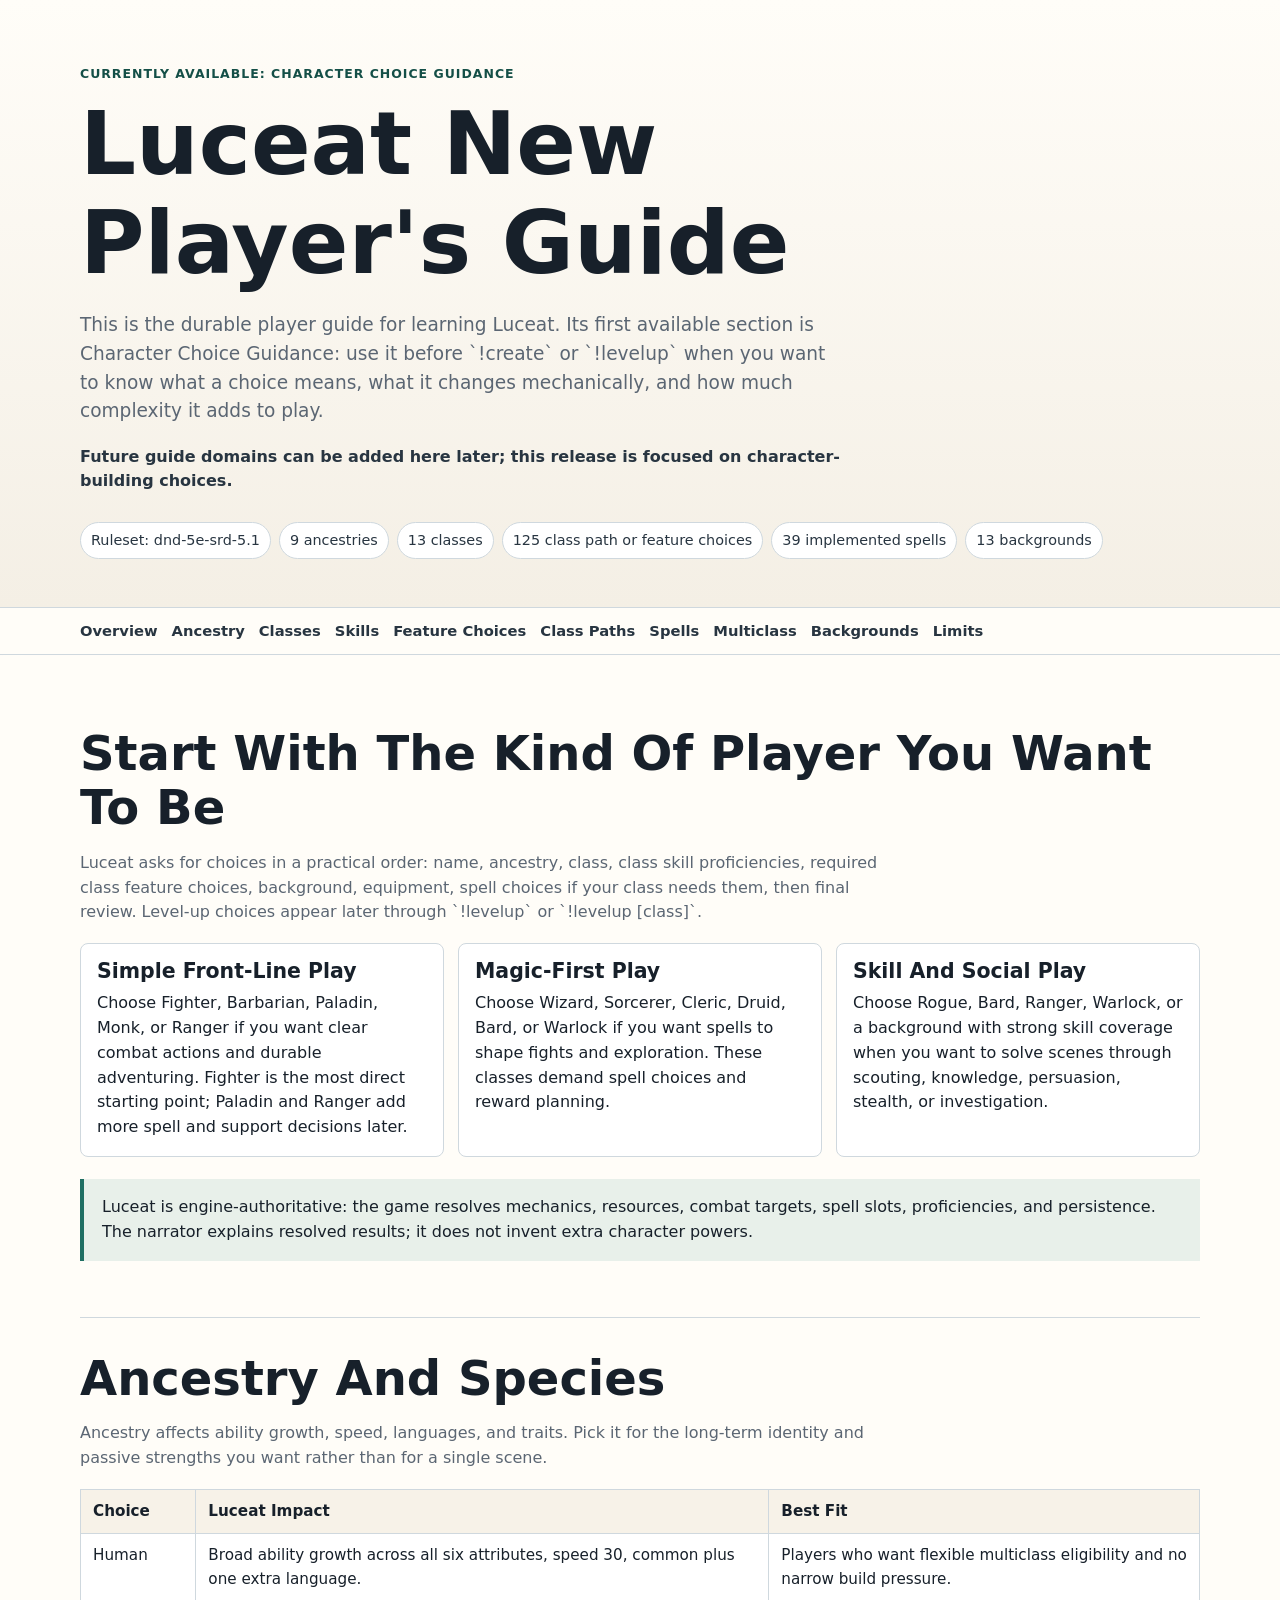
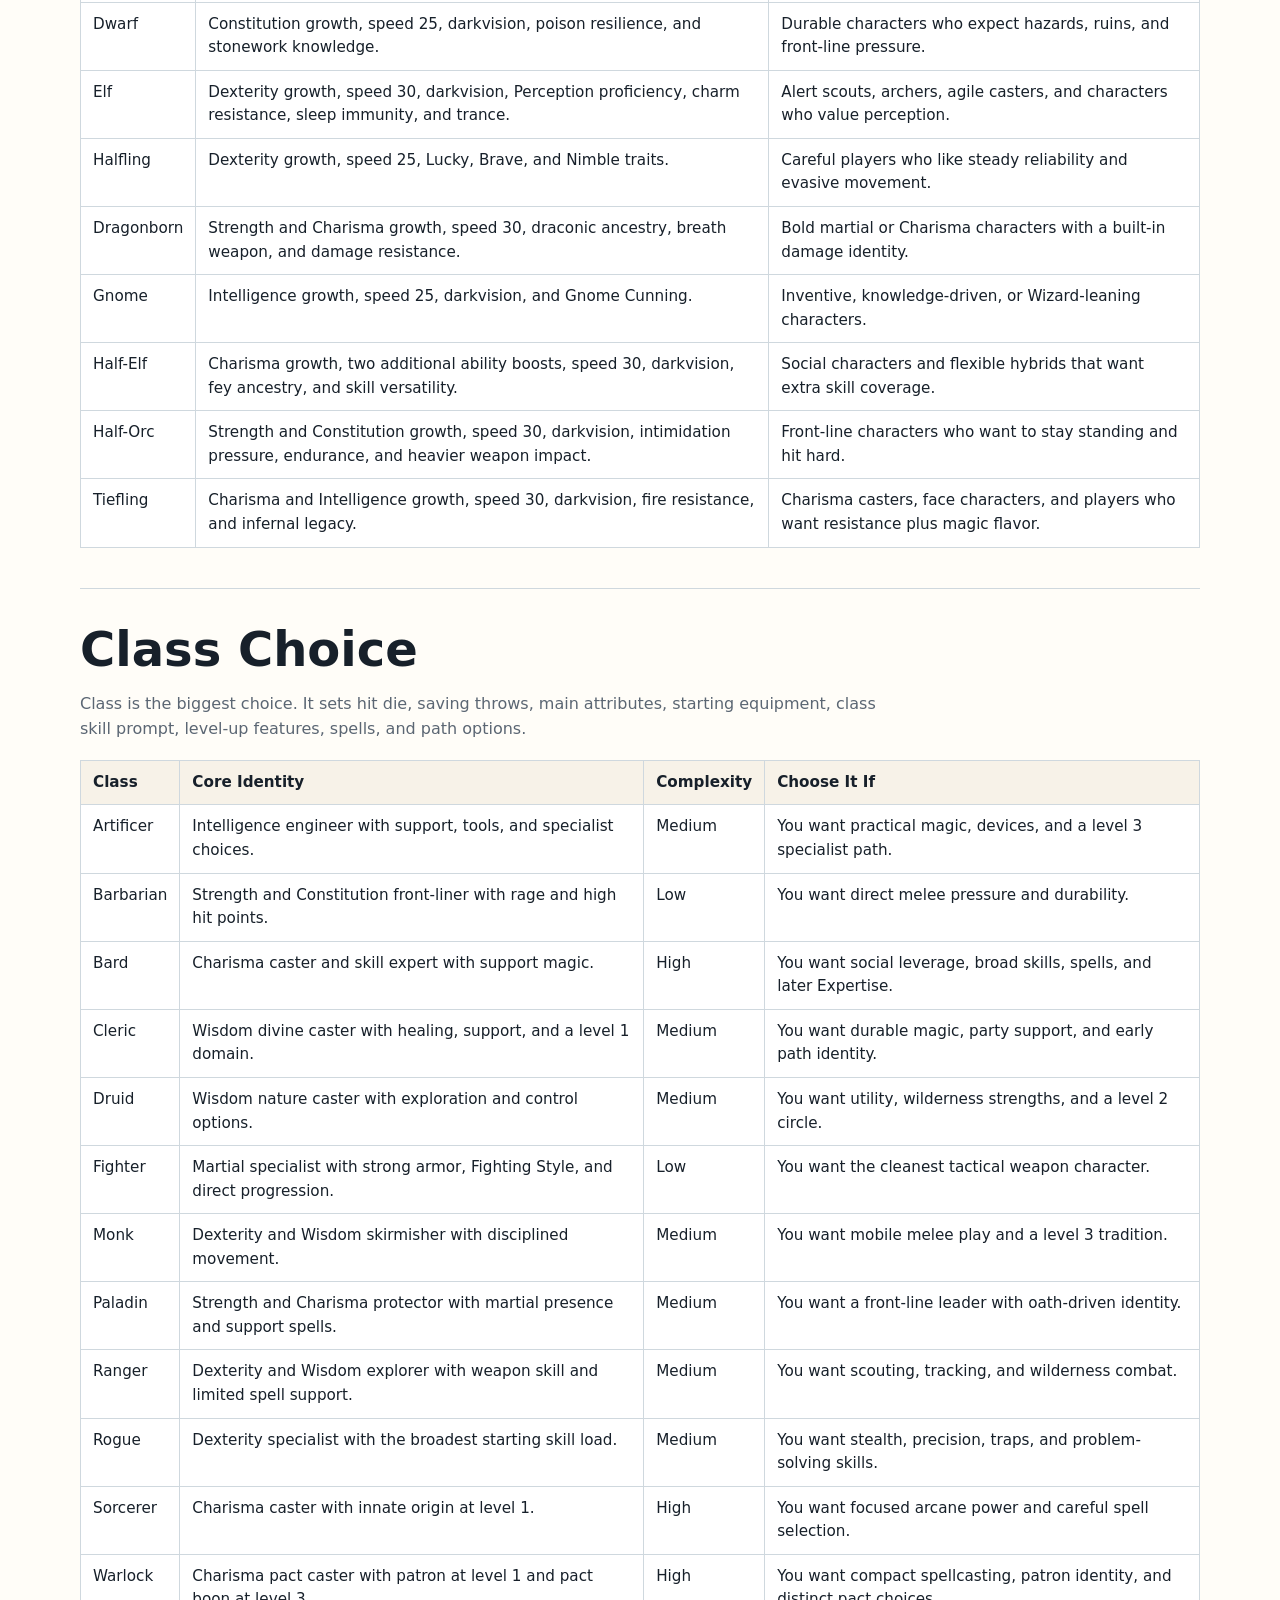
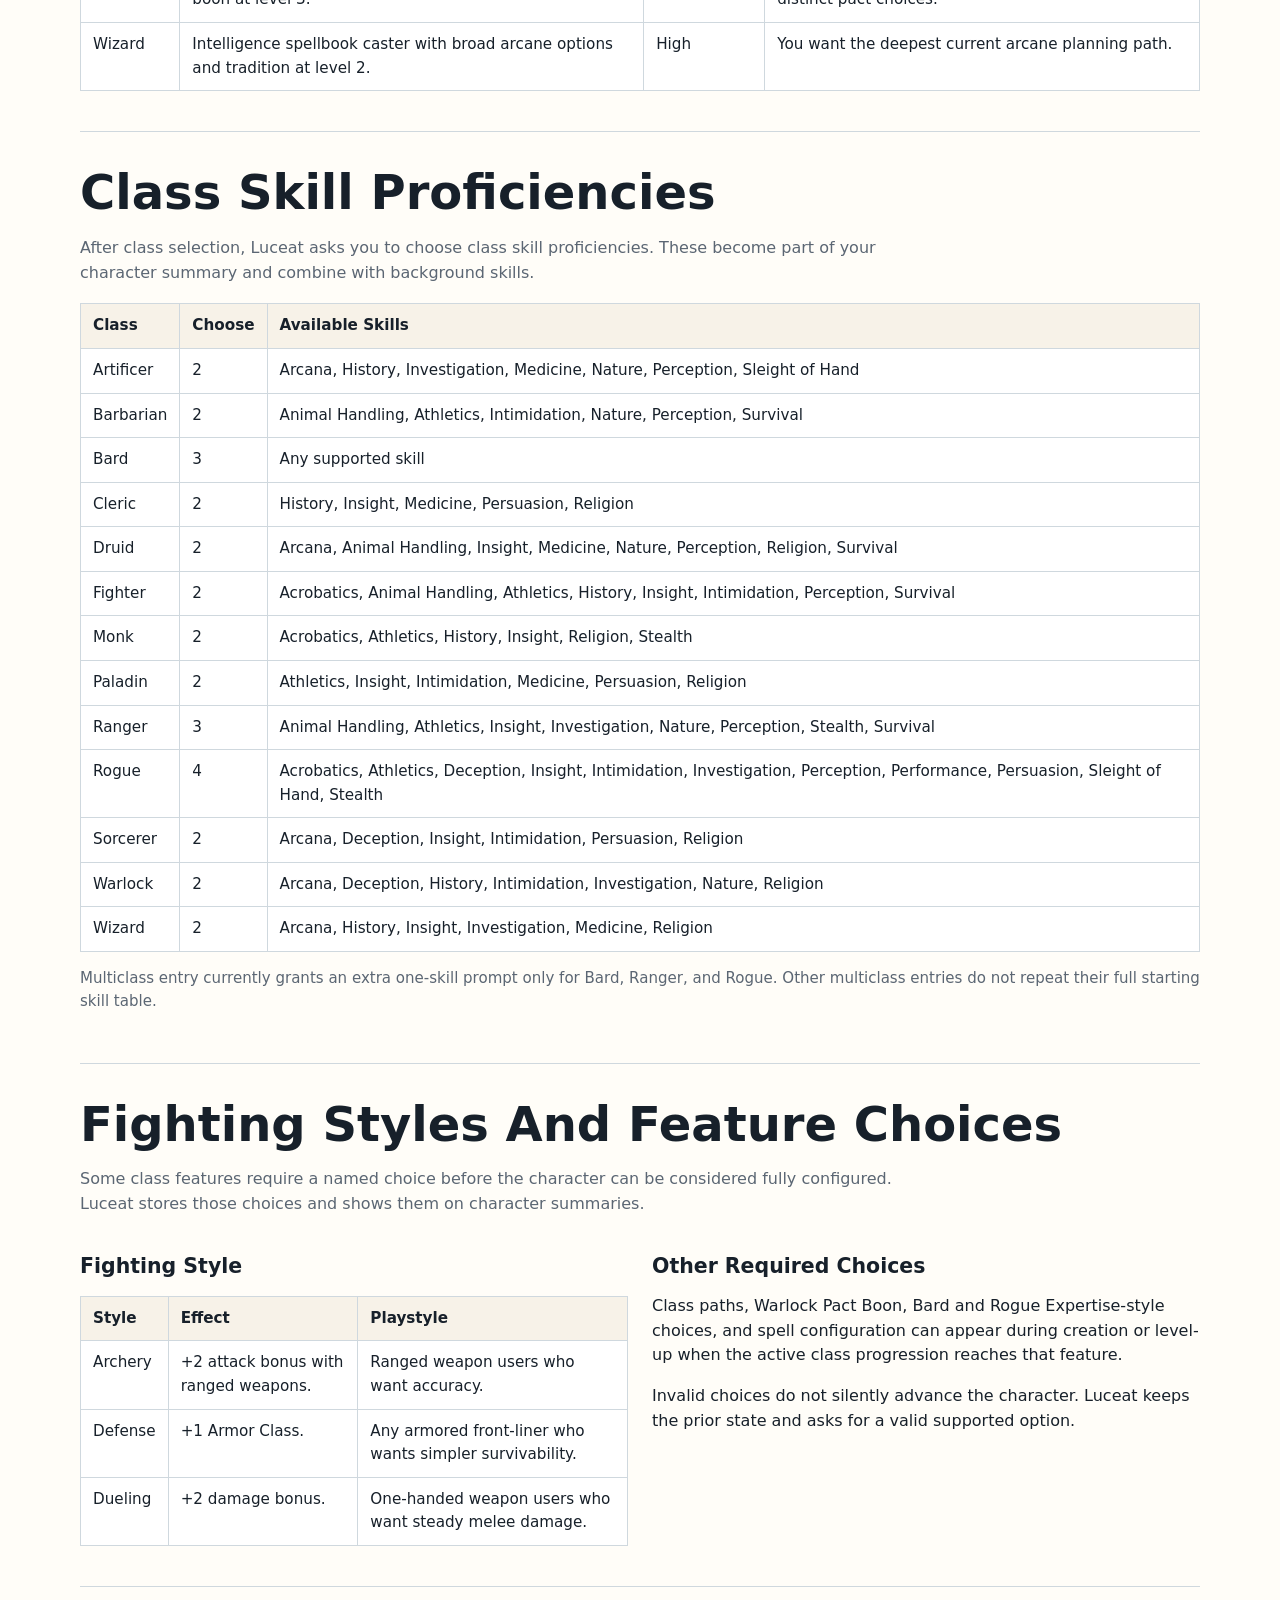
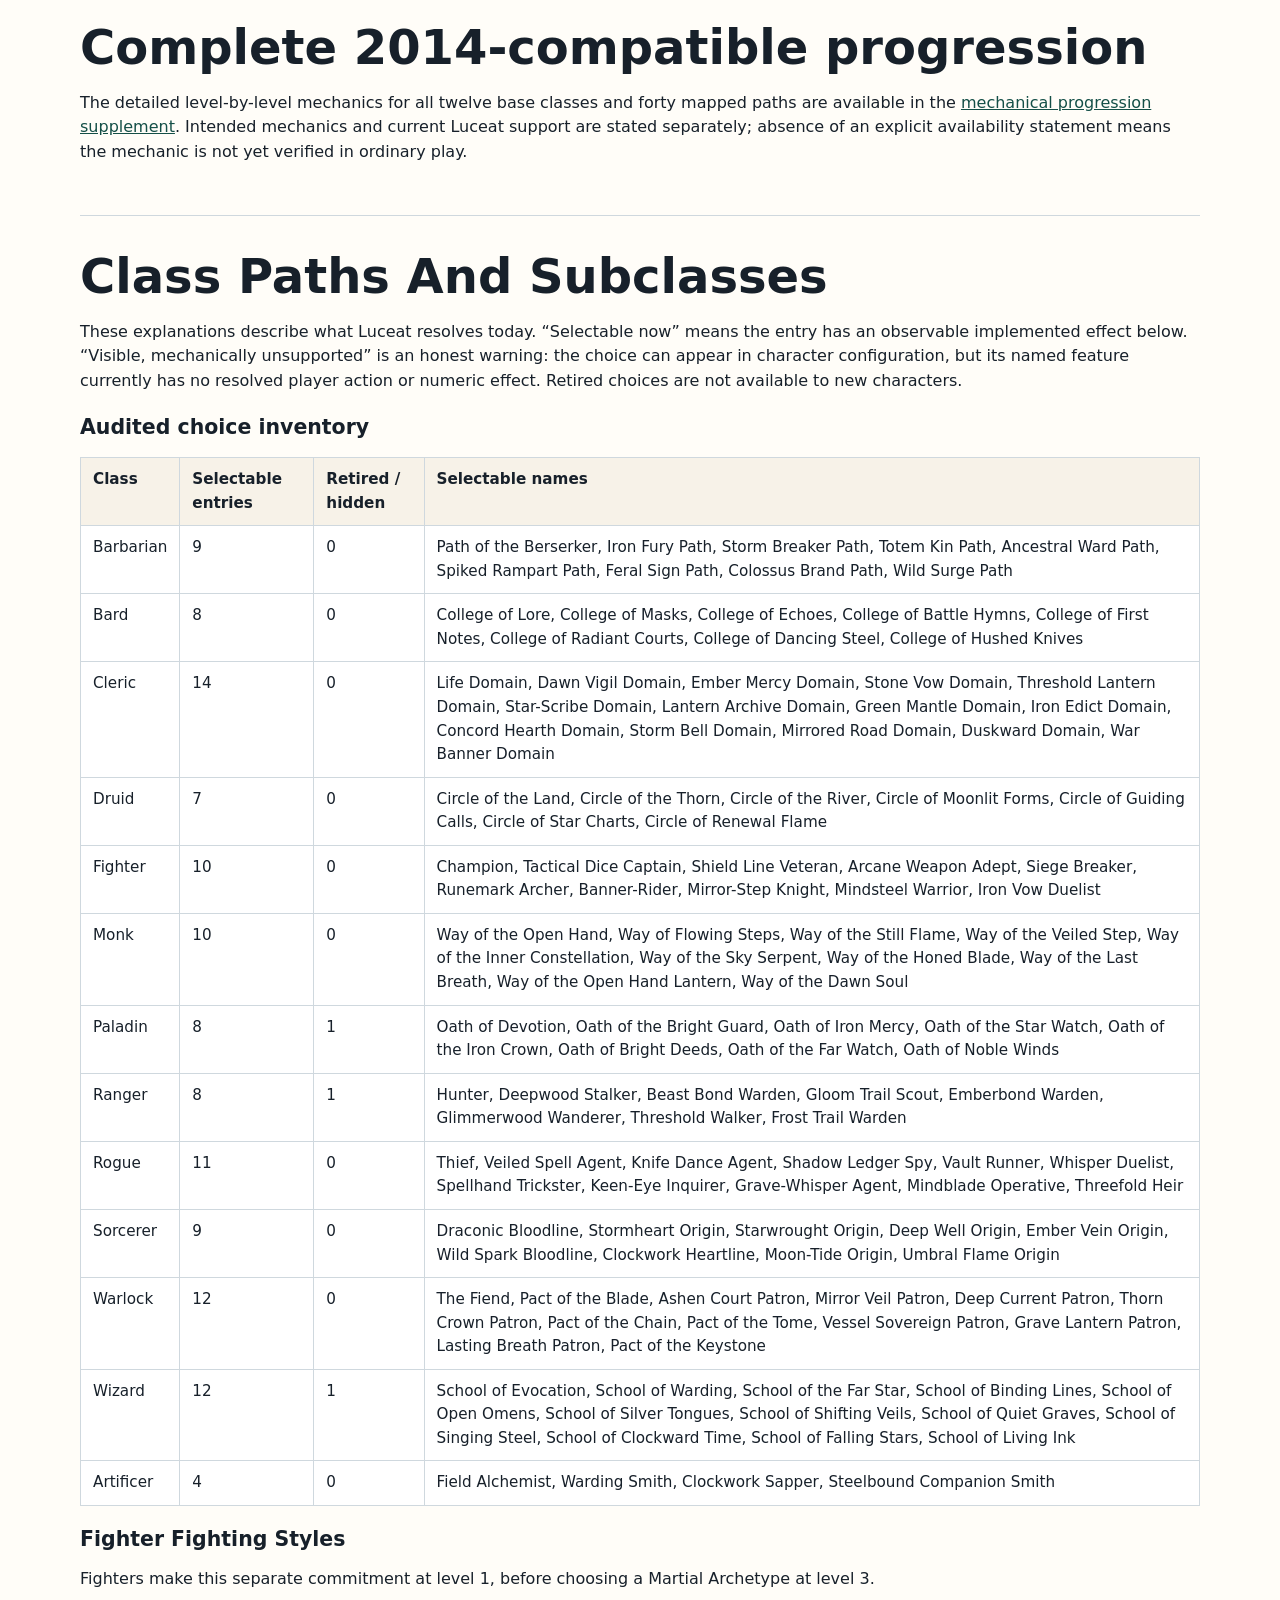
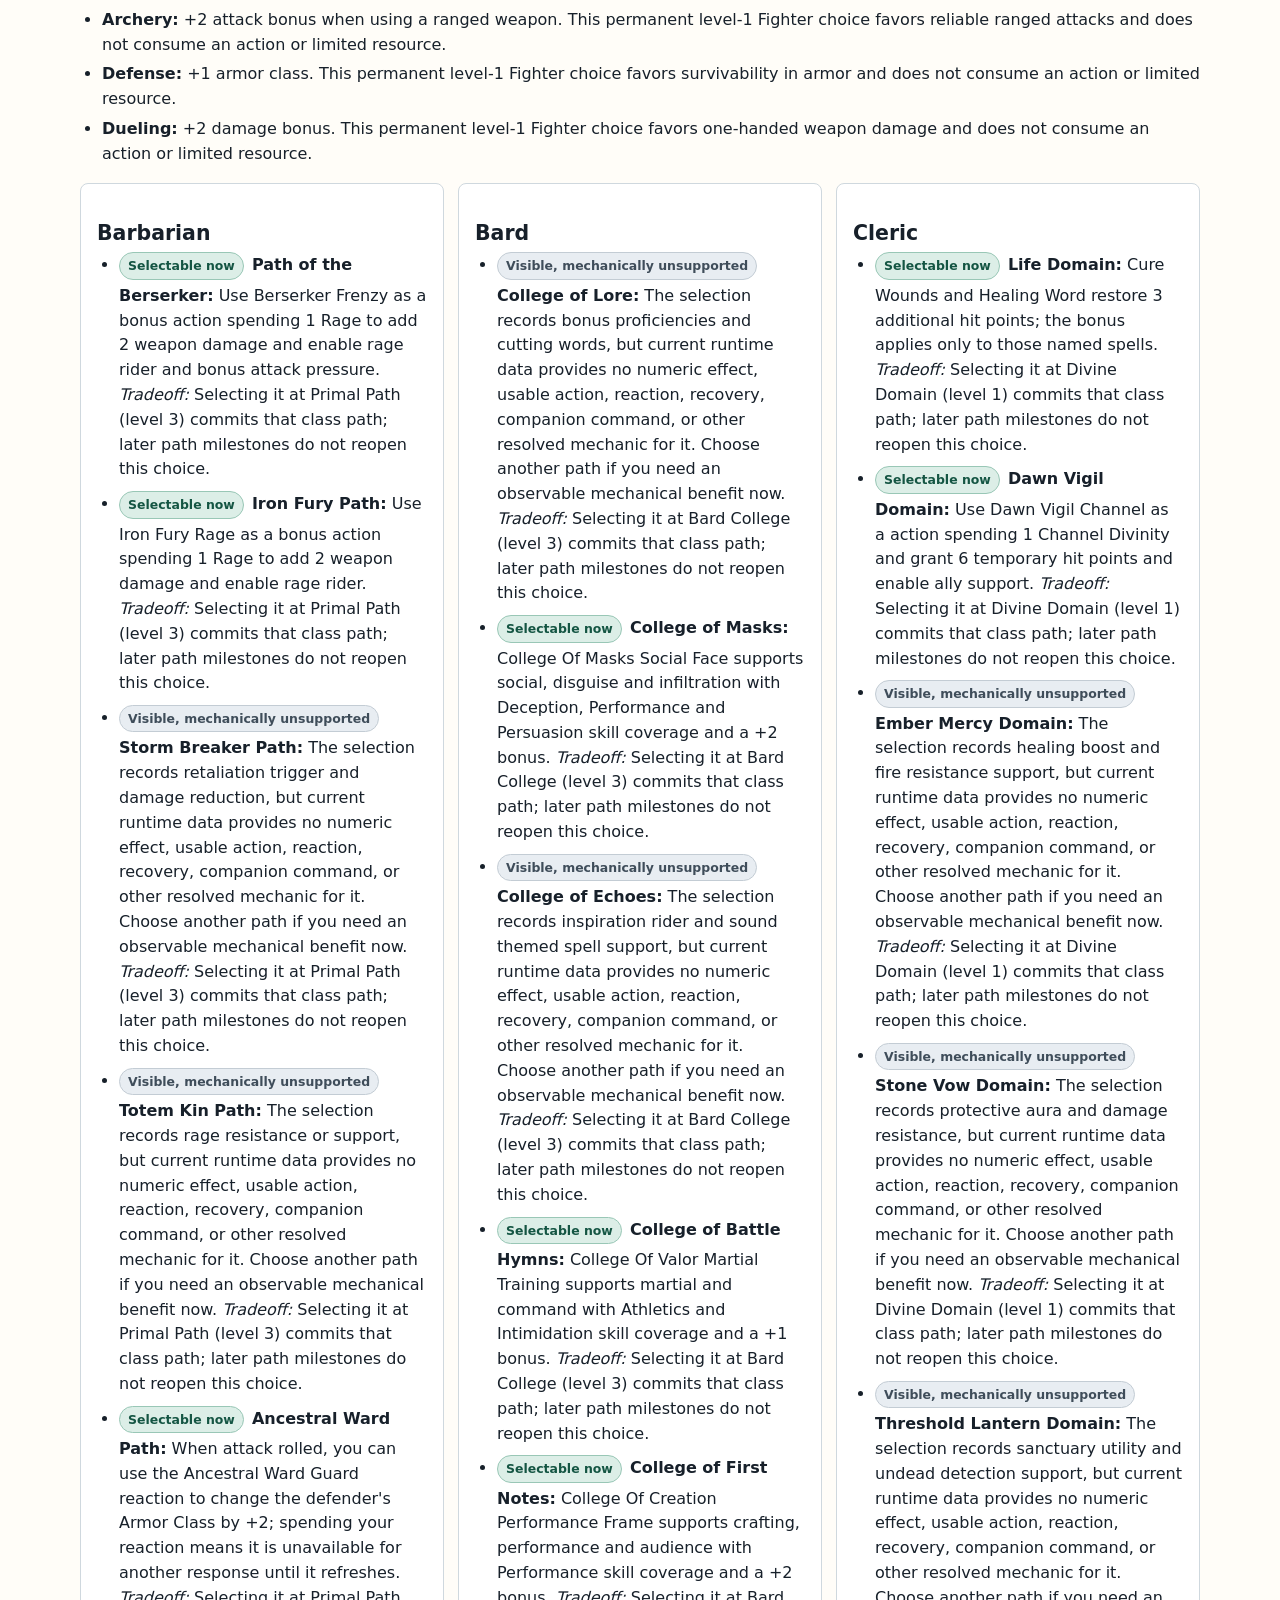
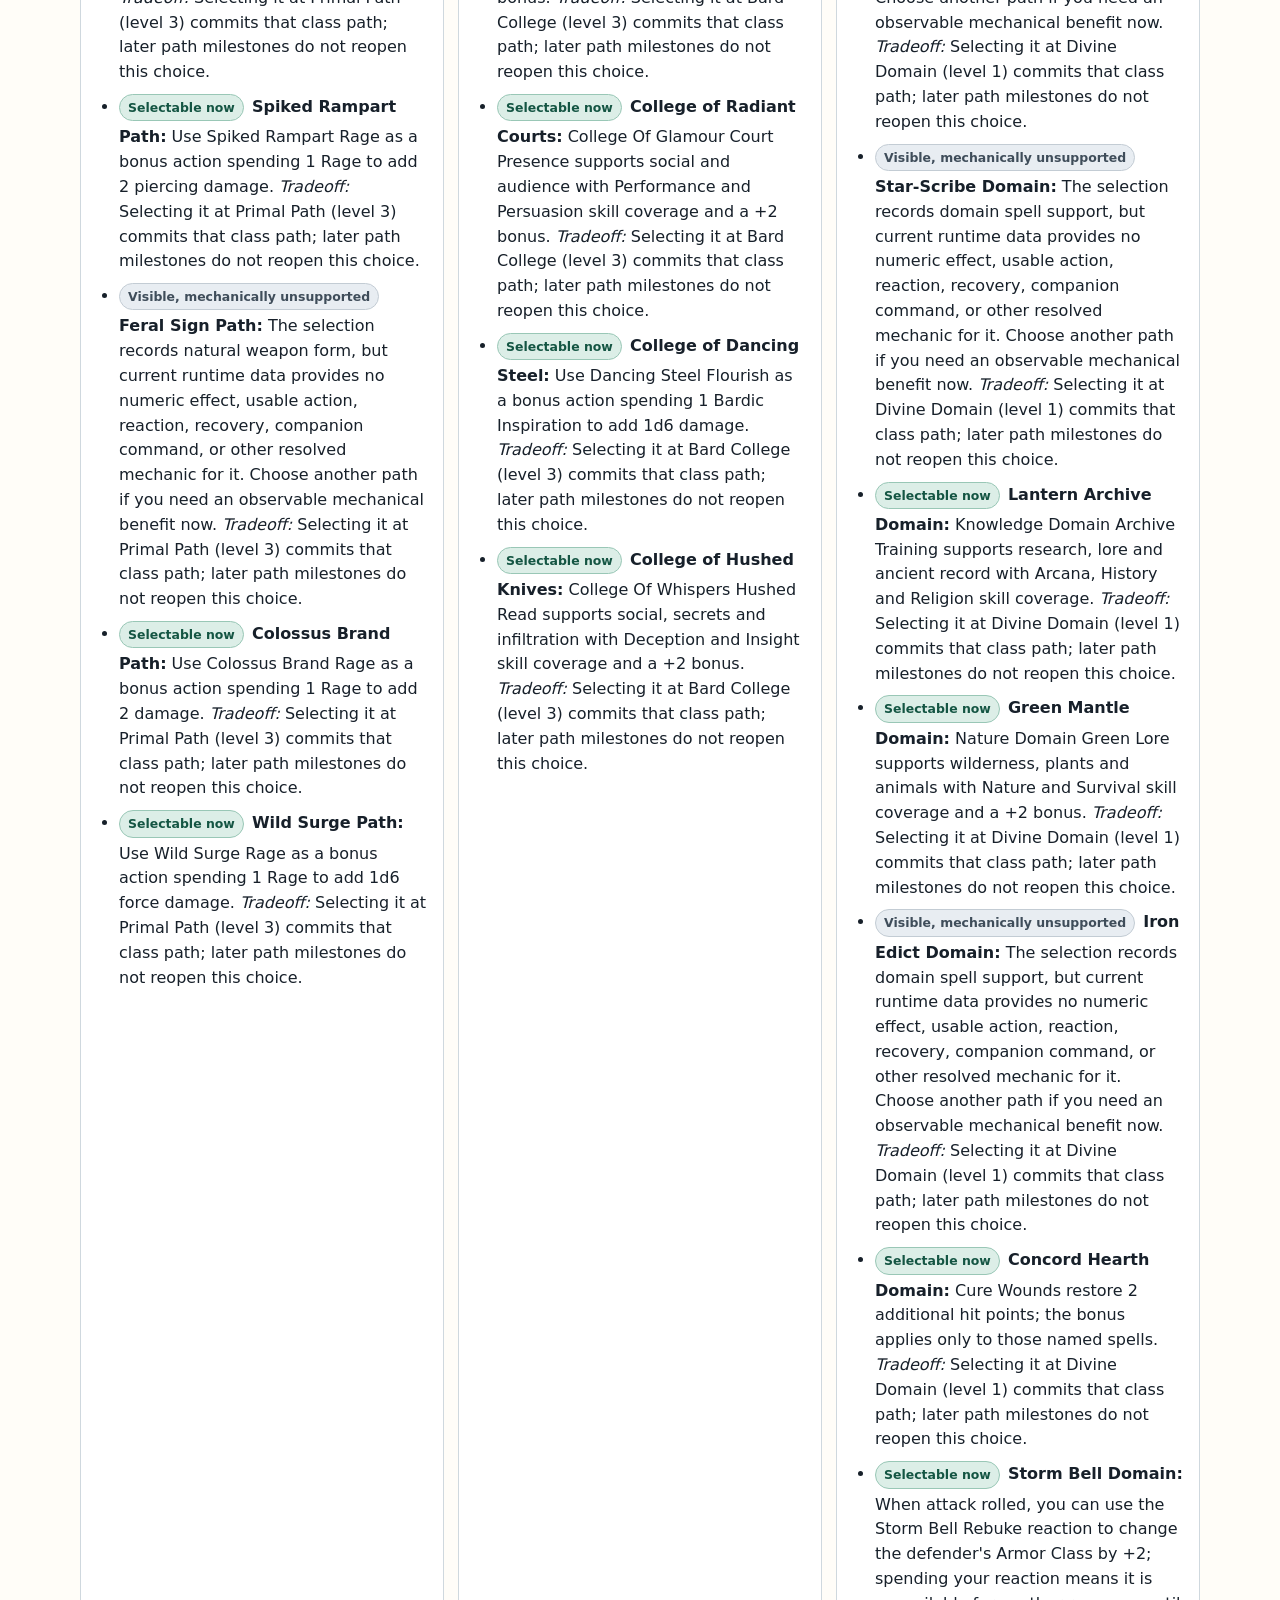
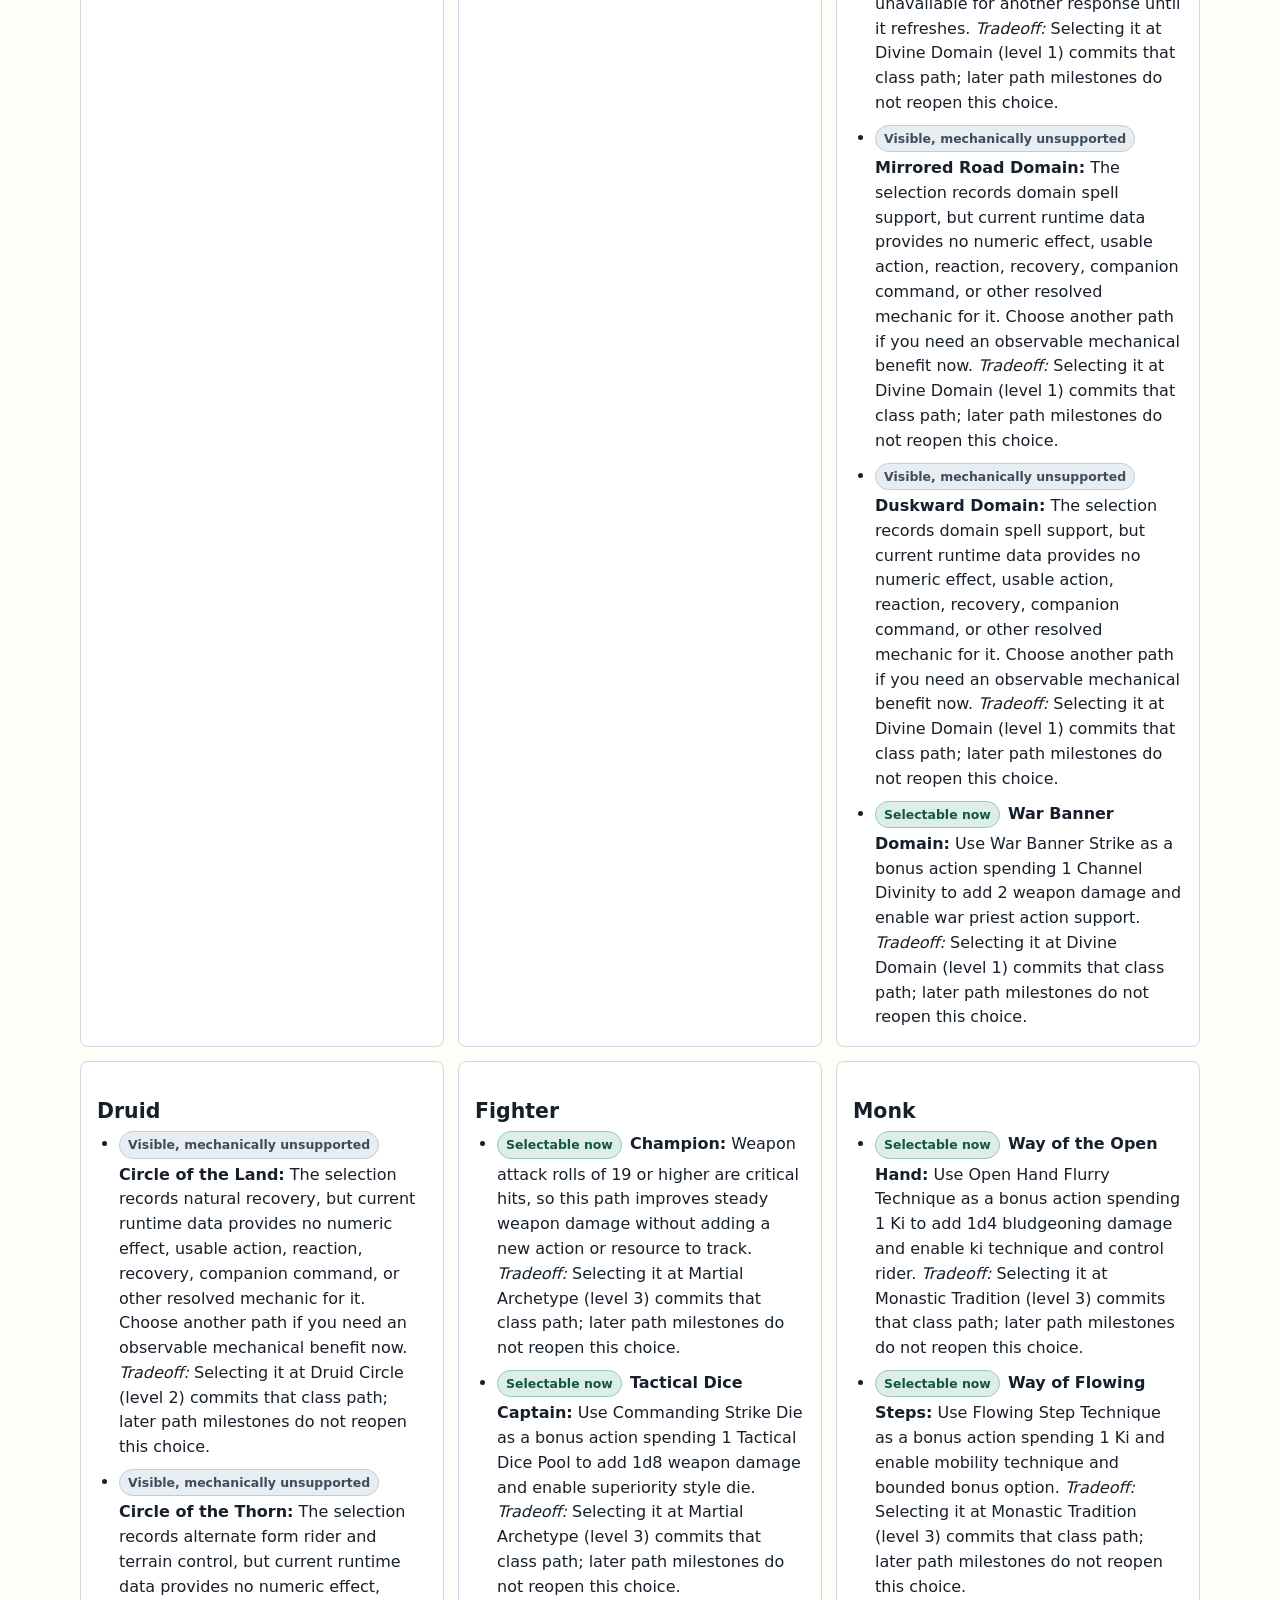
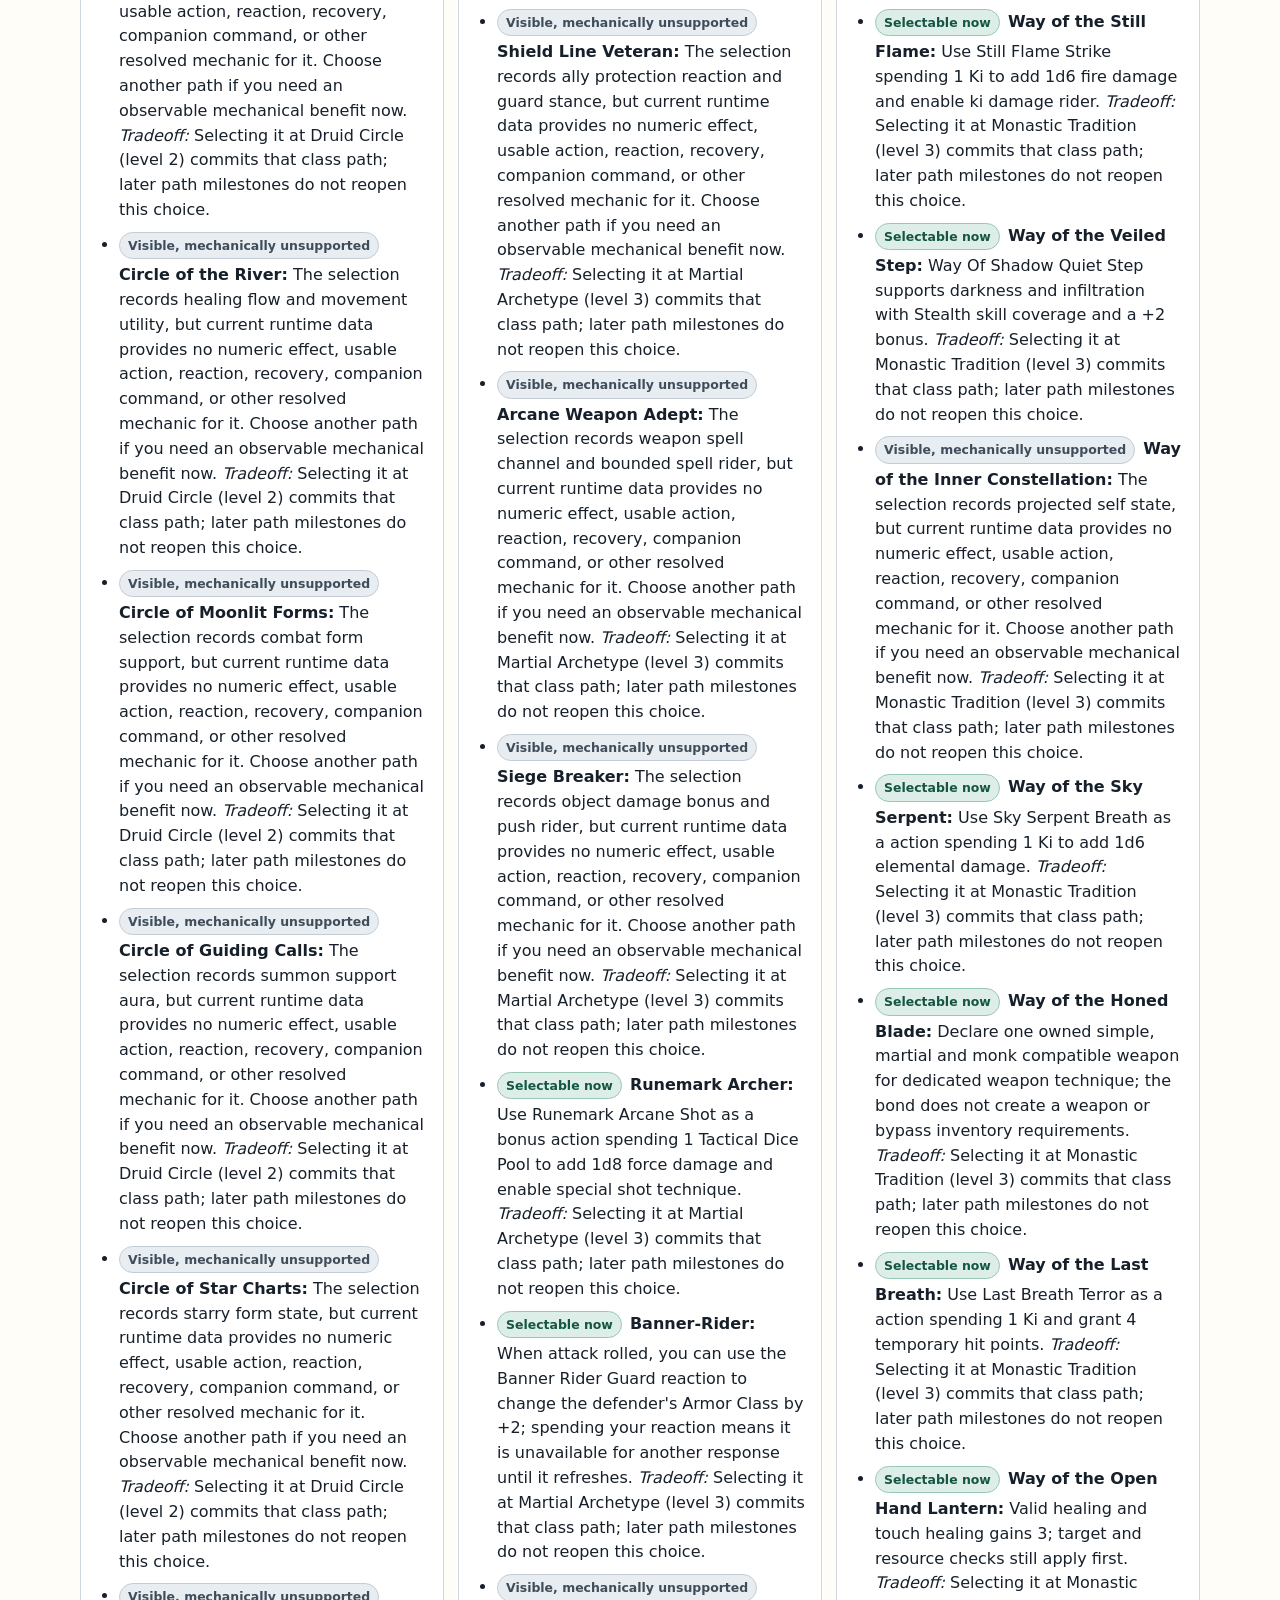
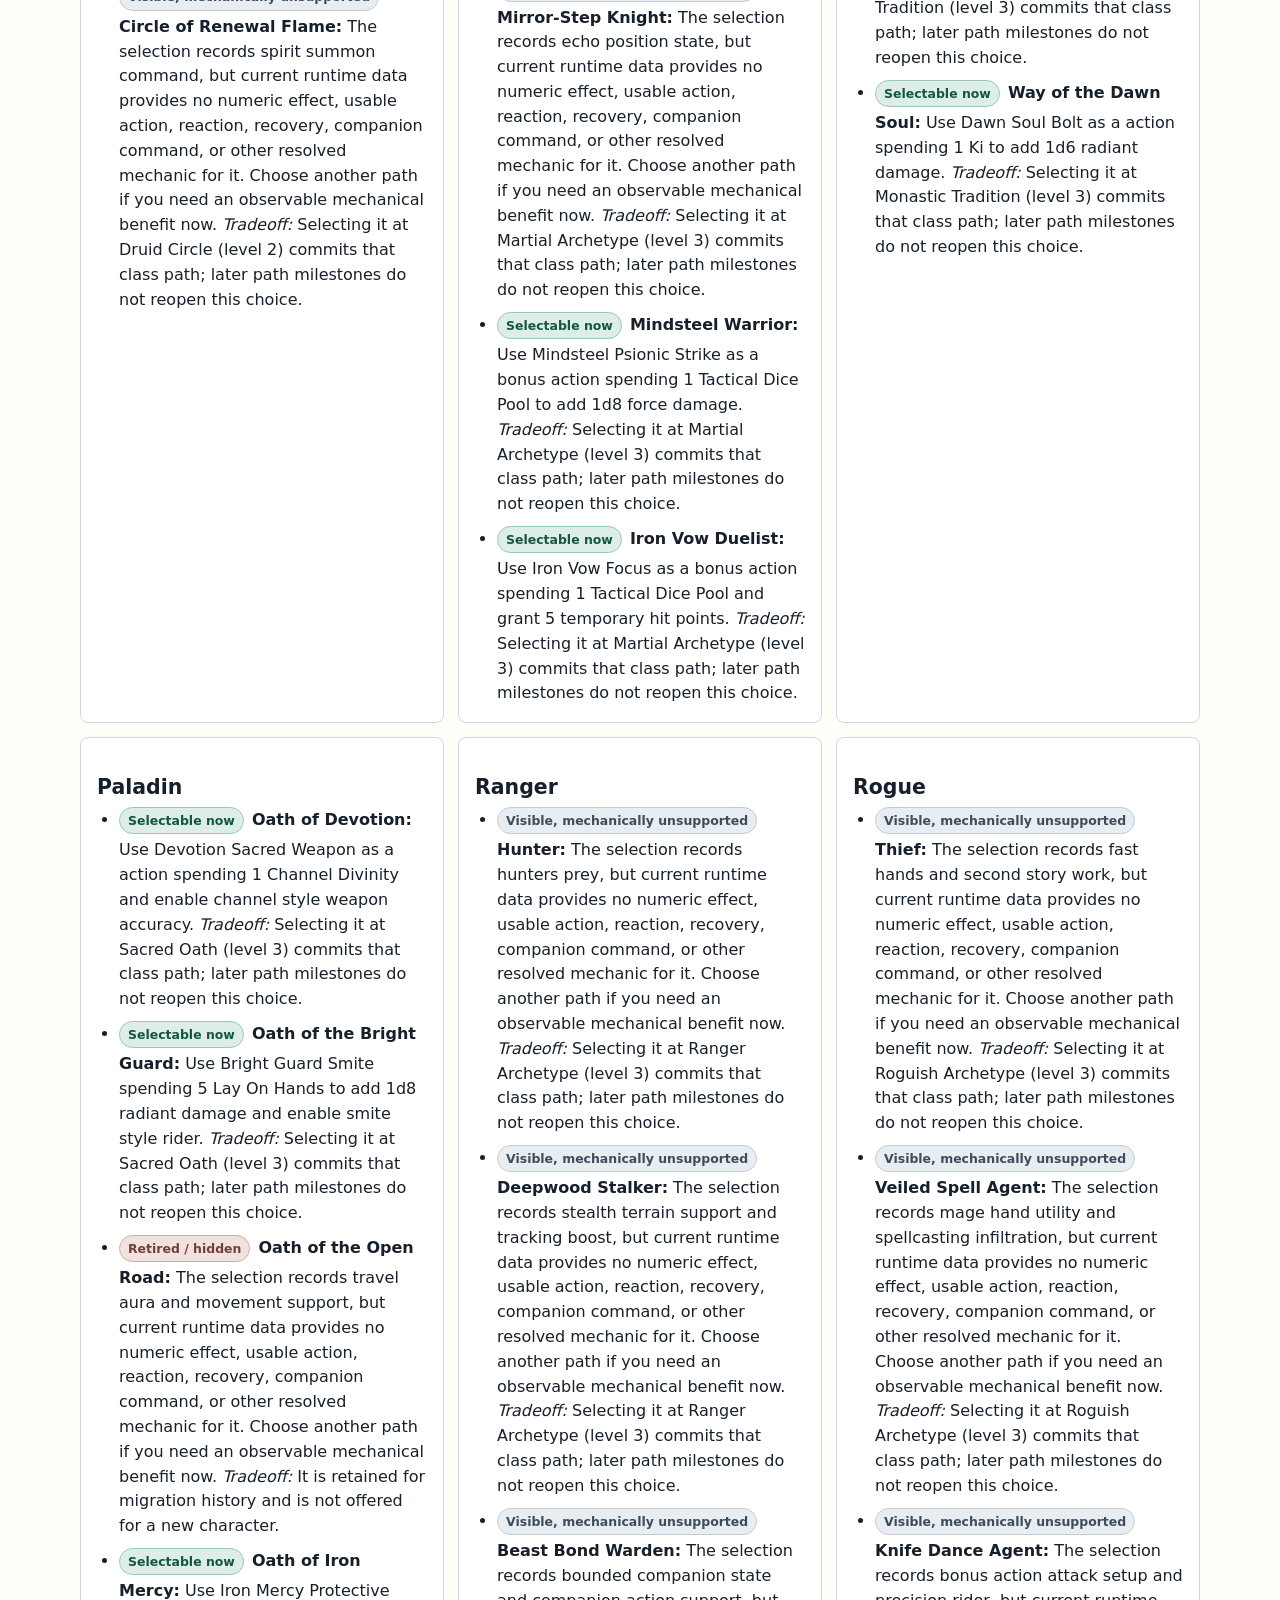
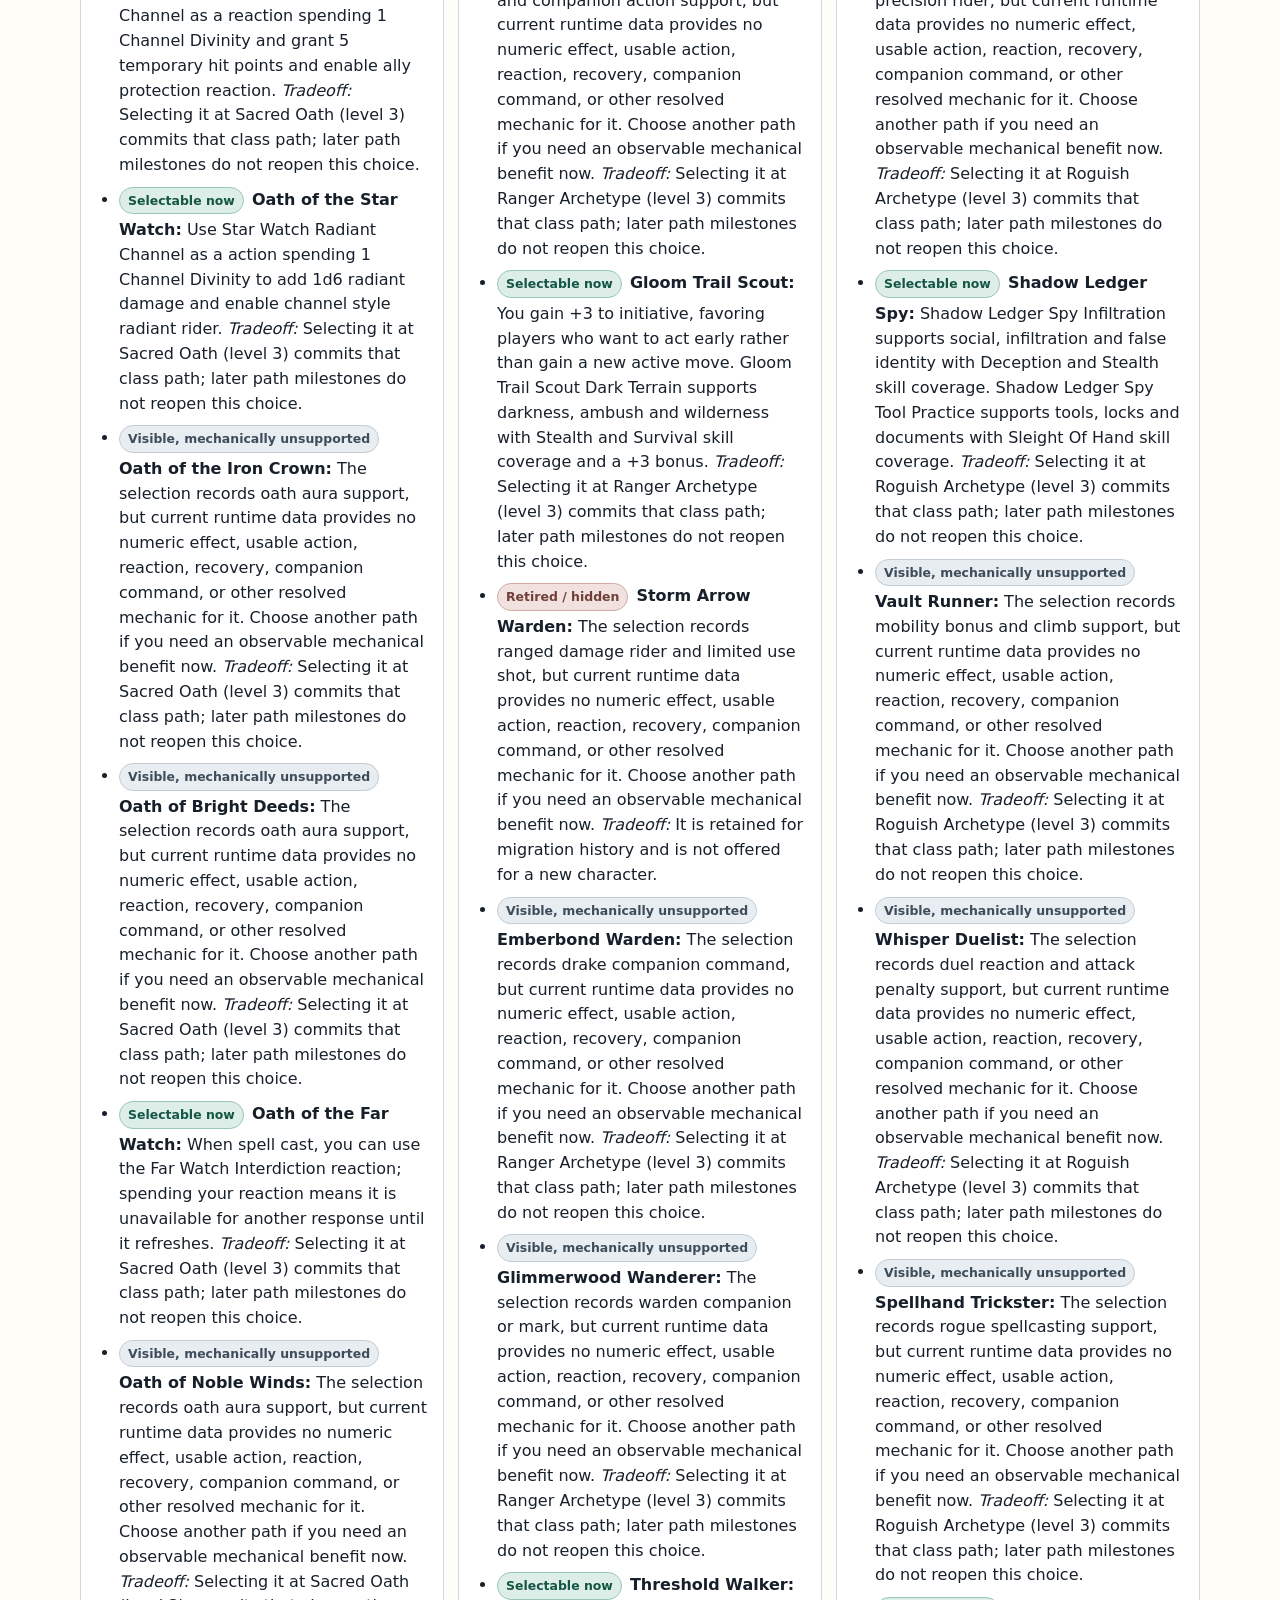
==== commit cf40dfb4: "Label guide mechanics with explicit support state" ====
--- a/index.html
+++ b/index.html
@@ -154,6 +154,8 @@
         </div>
       </section>
 
+      <section id="mechanical-progression"><h2>Complete 2014-compatible progression</h2><p>The detailed level-by-level mechanics for all twelve base classes and forty mapped paths are available in the <a href="phb-2014-progression.md">mechanical progression supplement</a>. Intended mechanics and current Luceat support are stated separately; absence of an explicit availability statement means the mechanic is not yet verified in ordinary play.</p></section>
+
       <section id="paths">
         <h2>Class Paths And Subclasses</h2>
         <p>These explanations describe what Luceat resolves today. “Selectable now” means the entry has an observable implemented effect below. “Visible, mechanically unsupported” is an honest warning: the choice can appear in character configuration, but its named feature currently has no resolved player action or numeric effect. Retired choices are not available to new characters.</p>
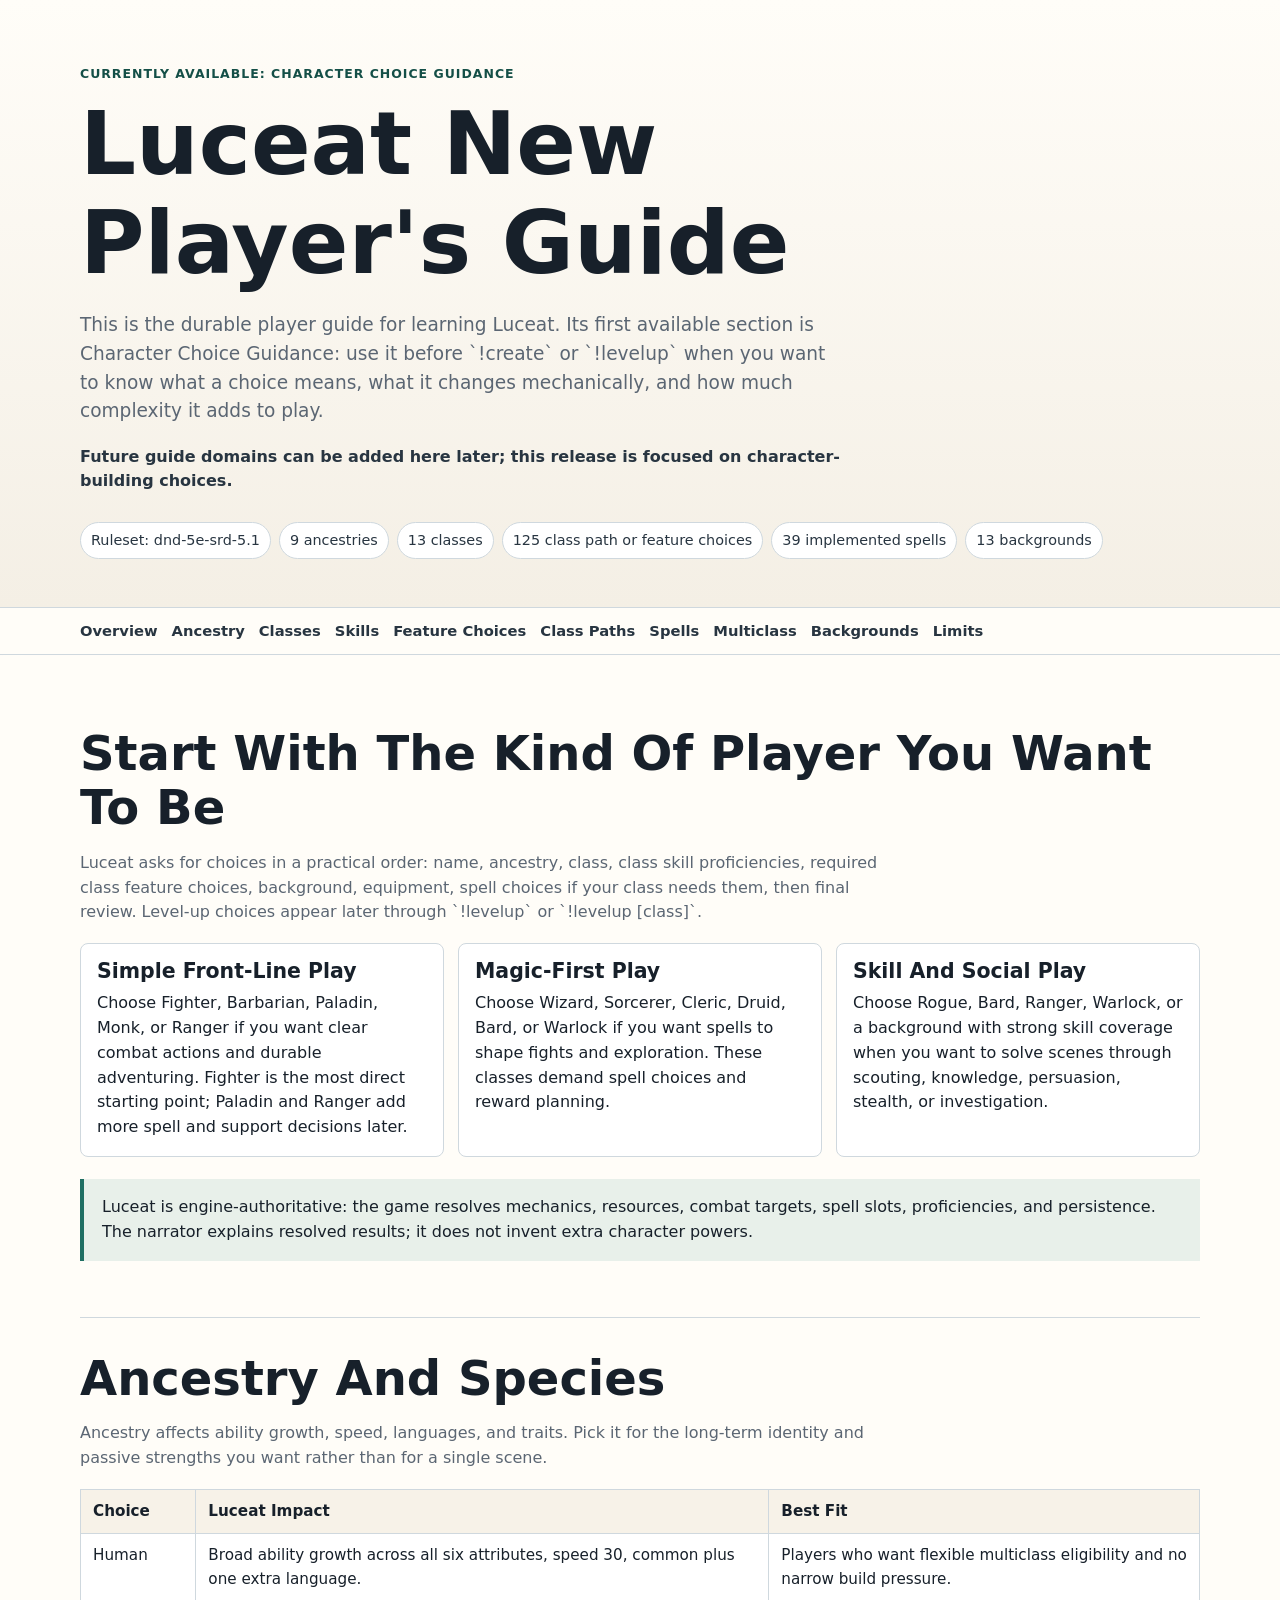
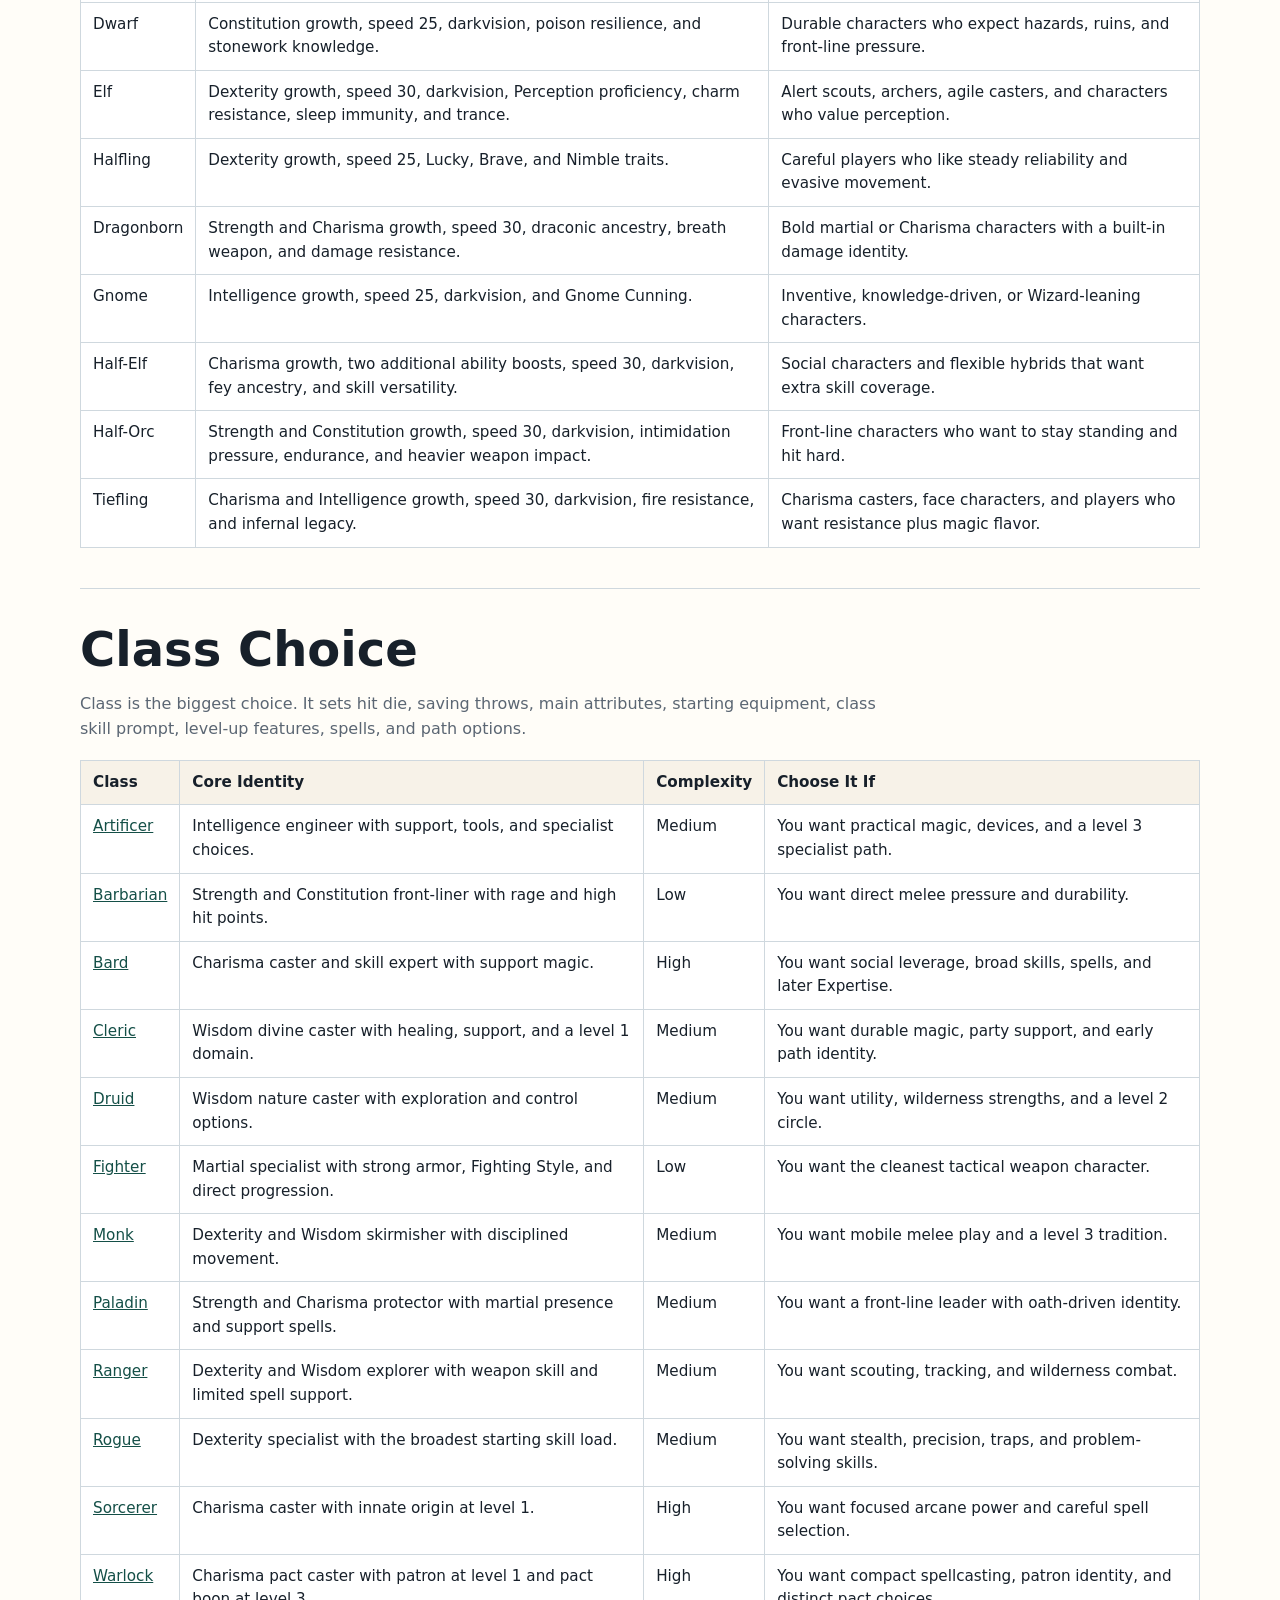
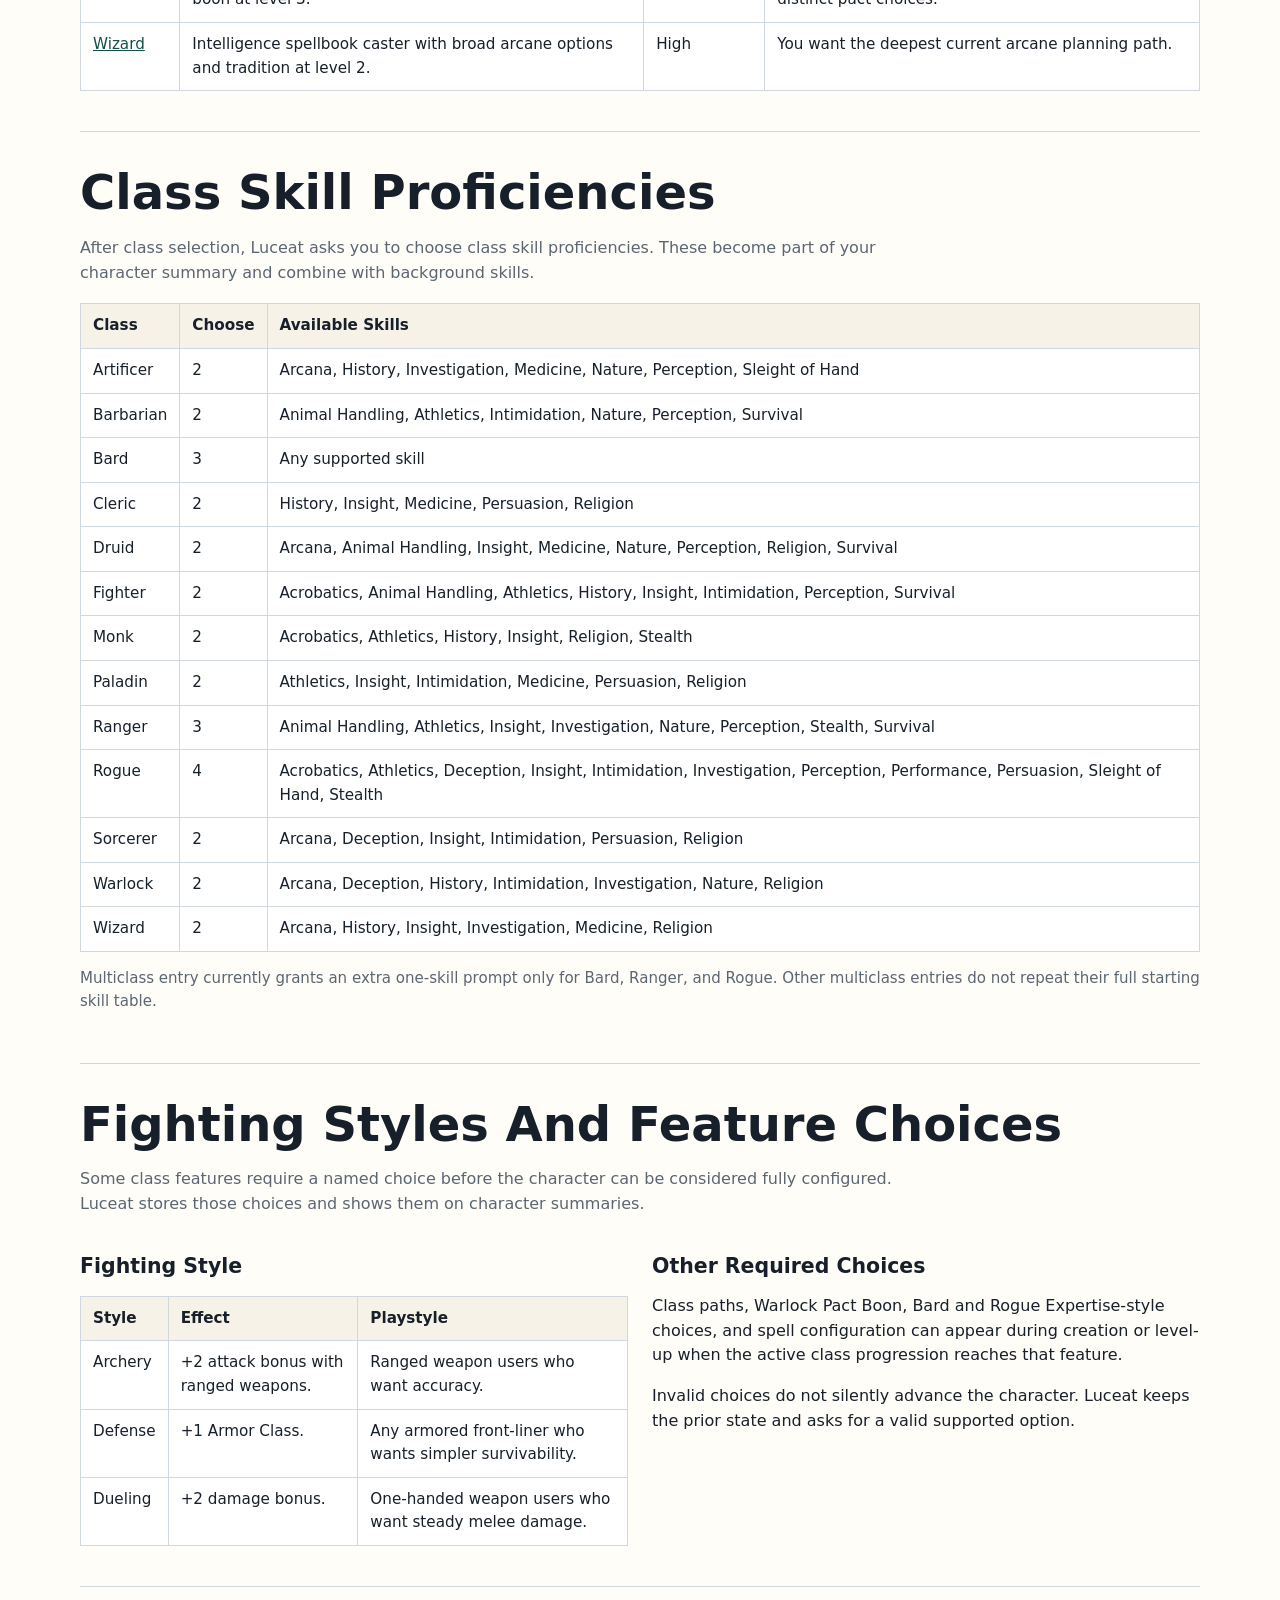
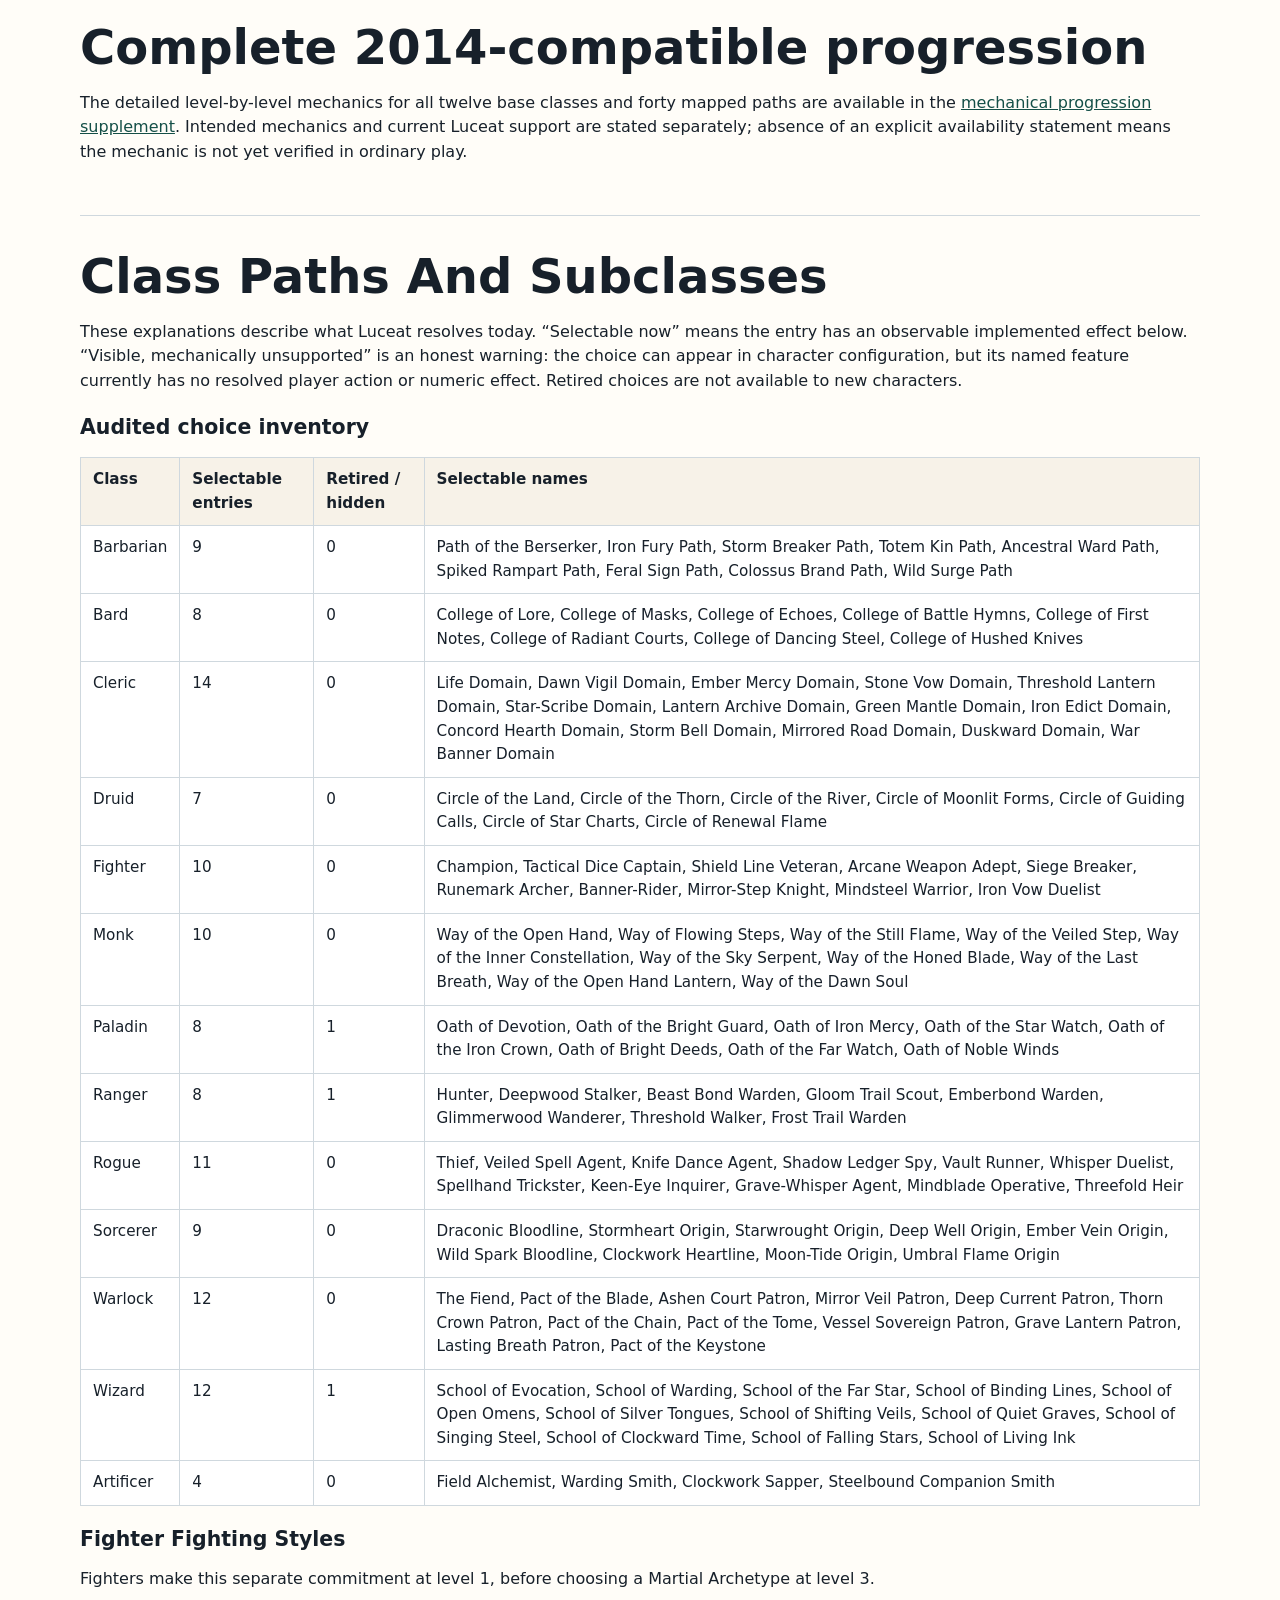
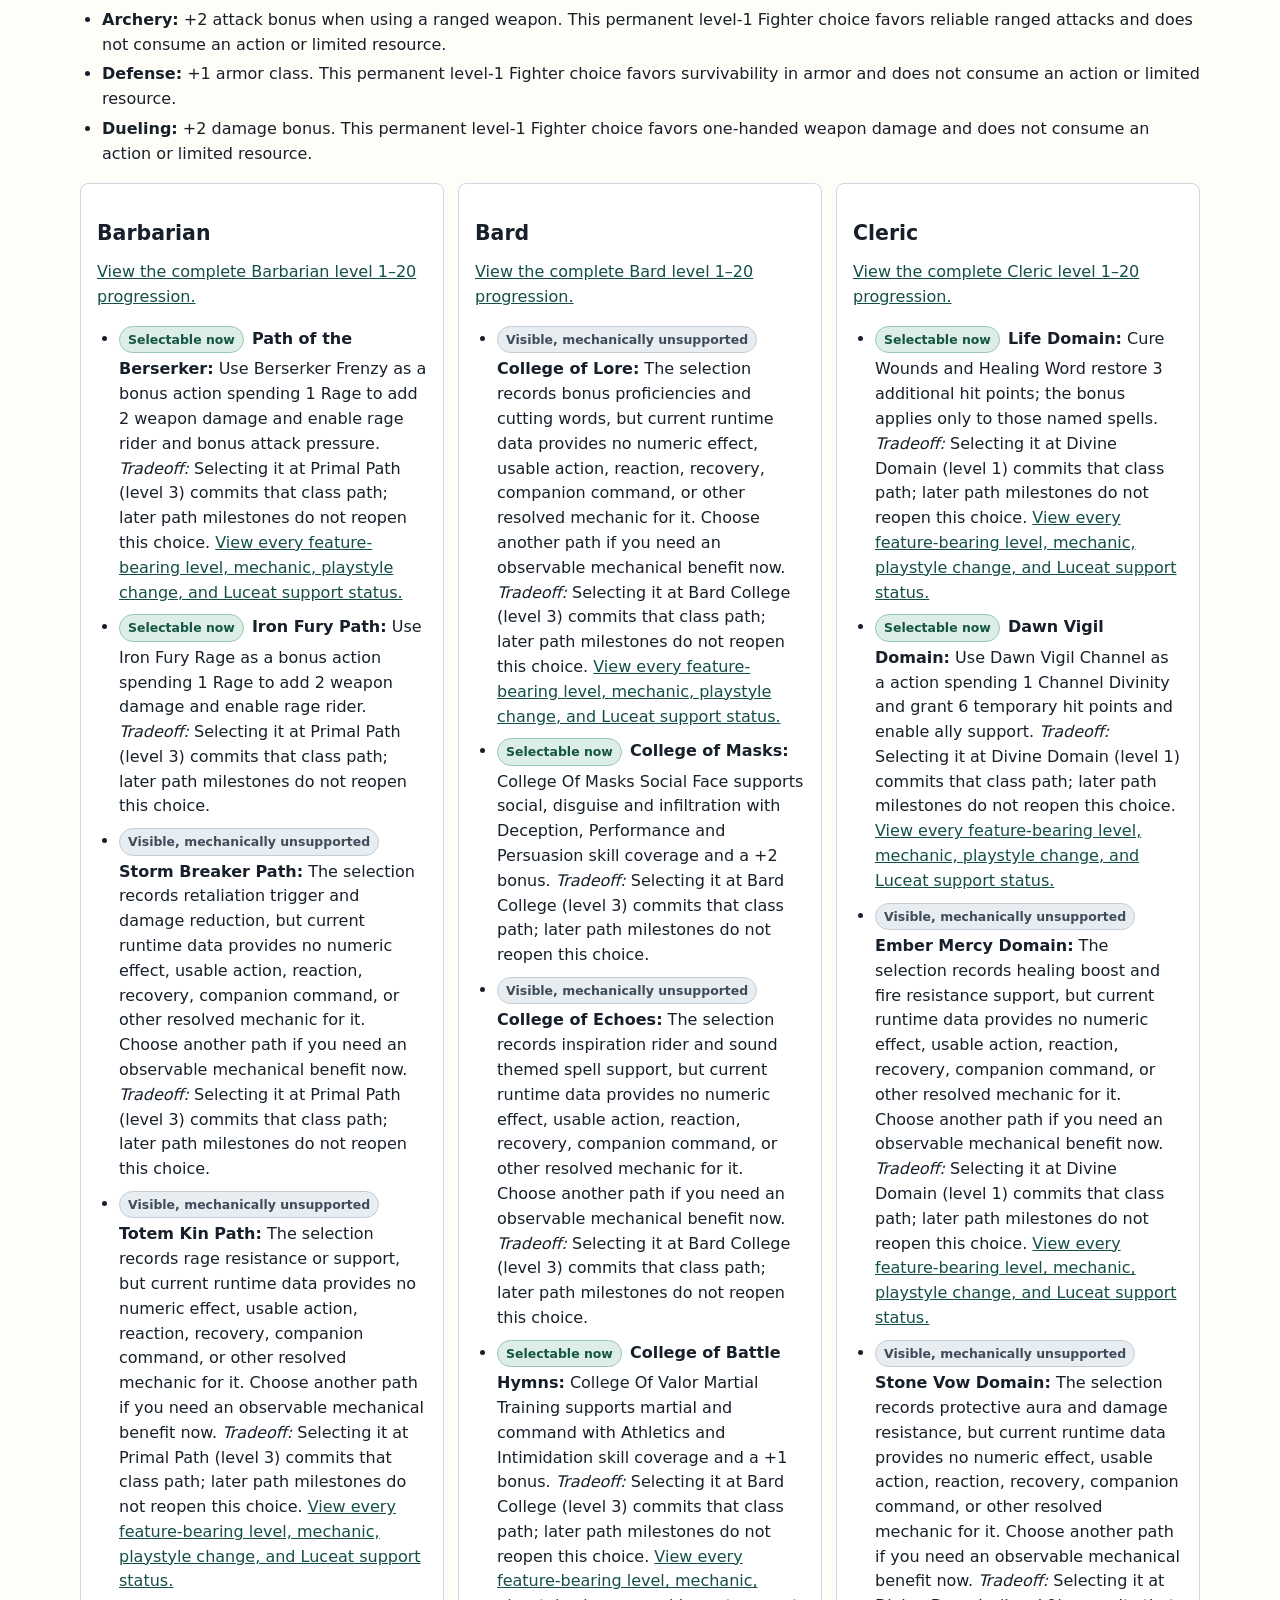
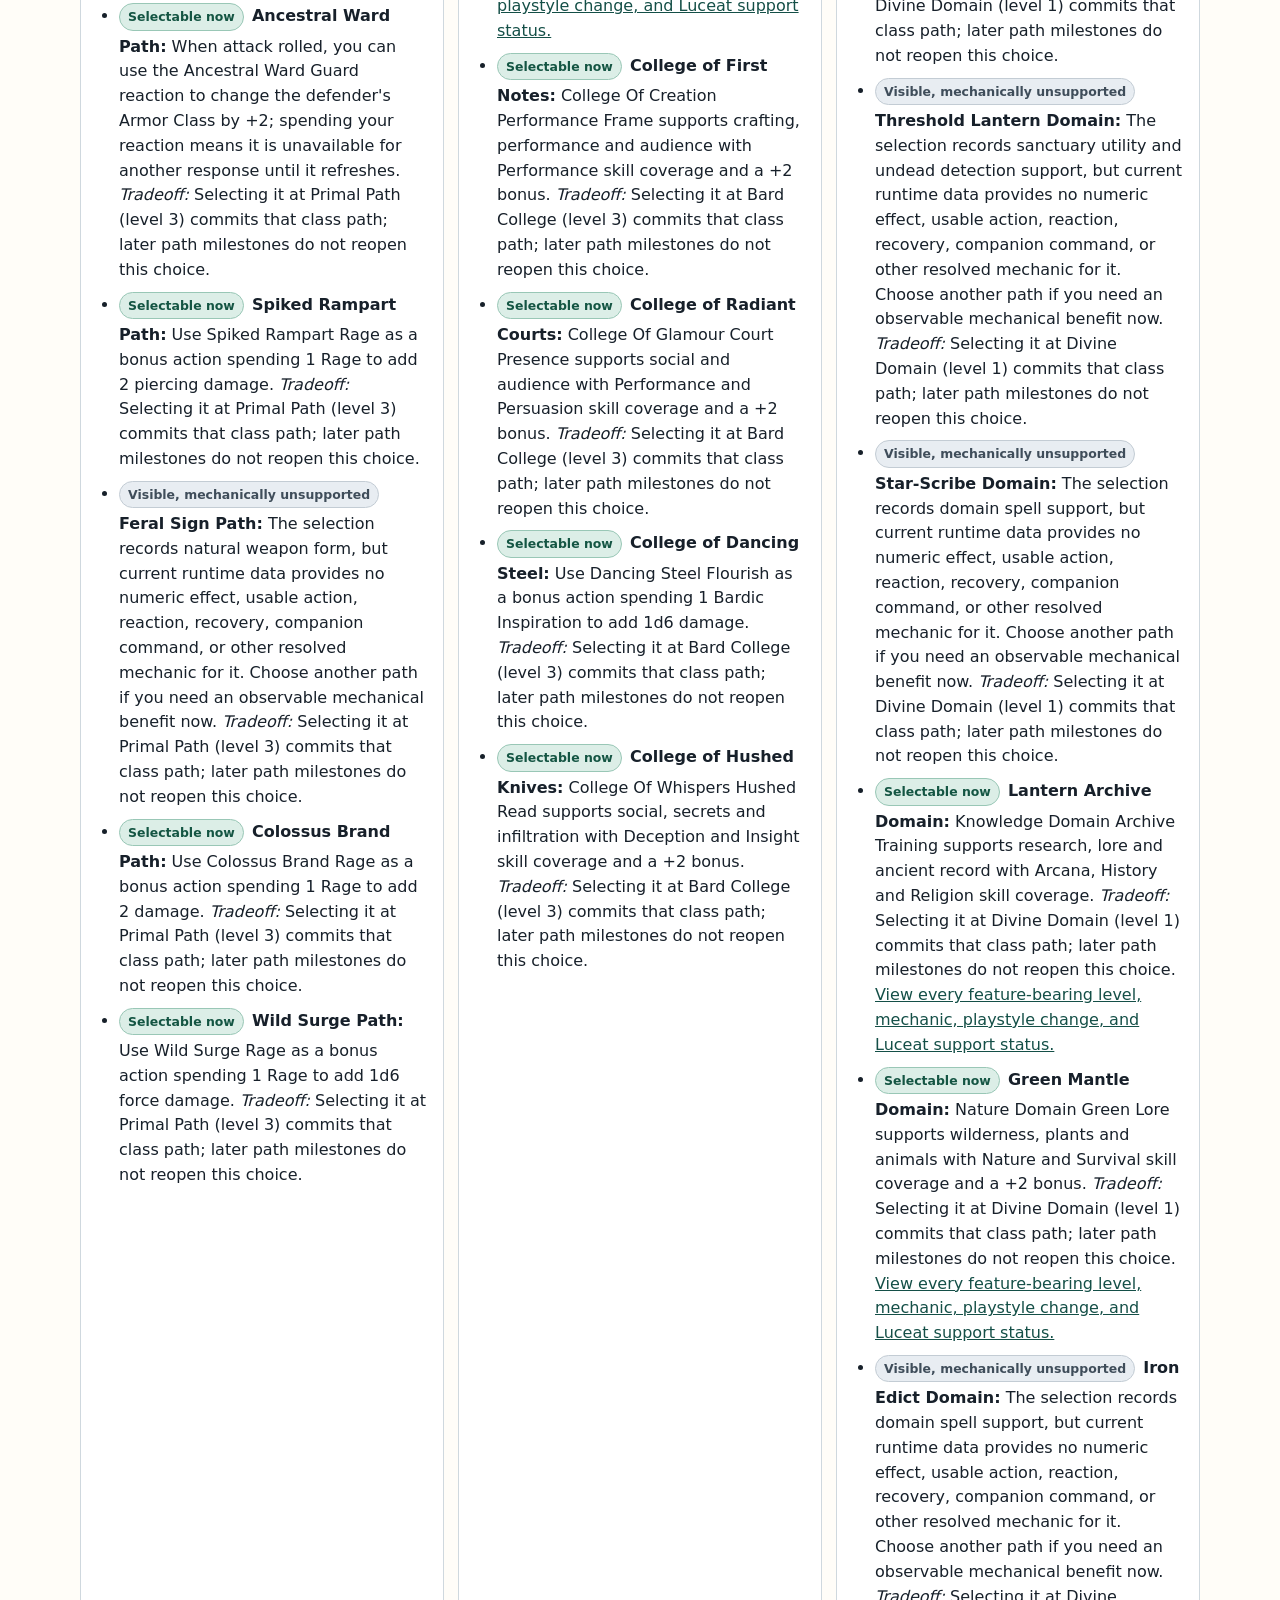
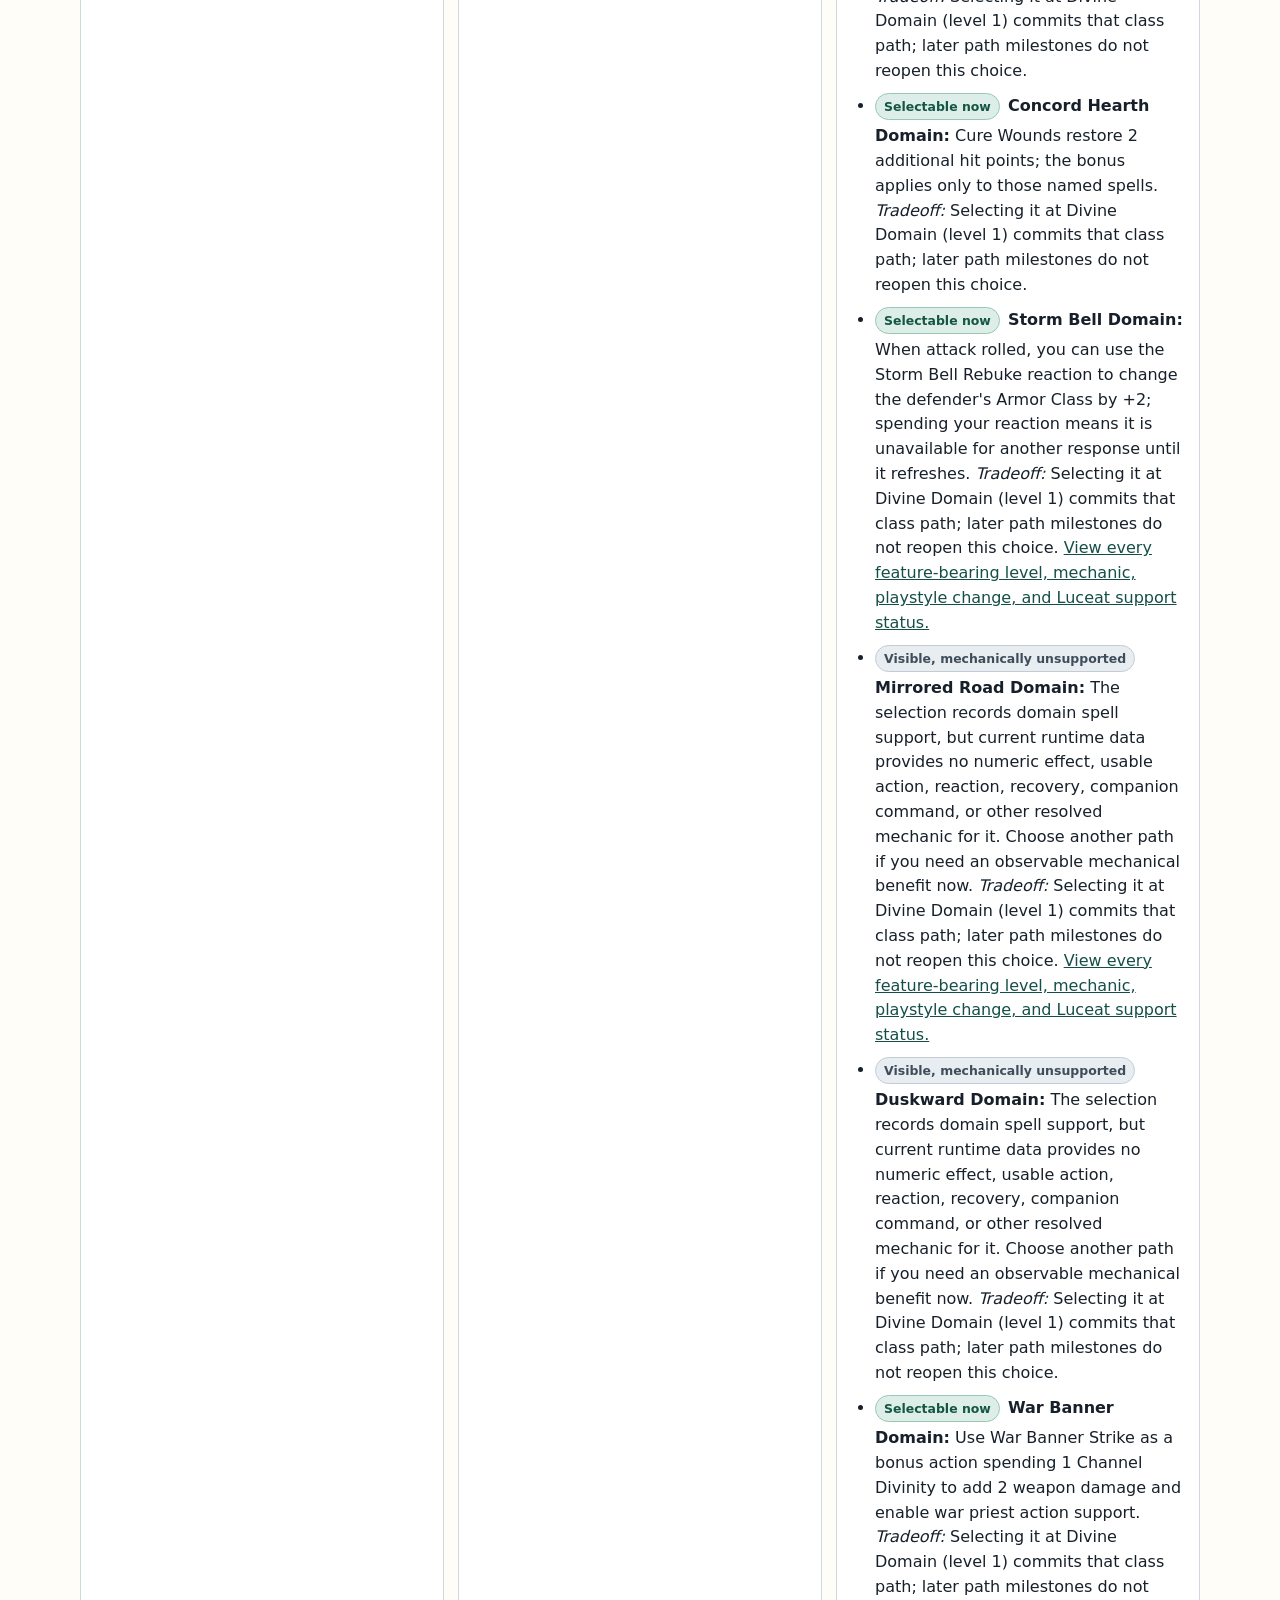
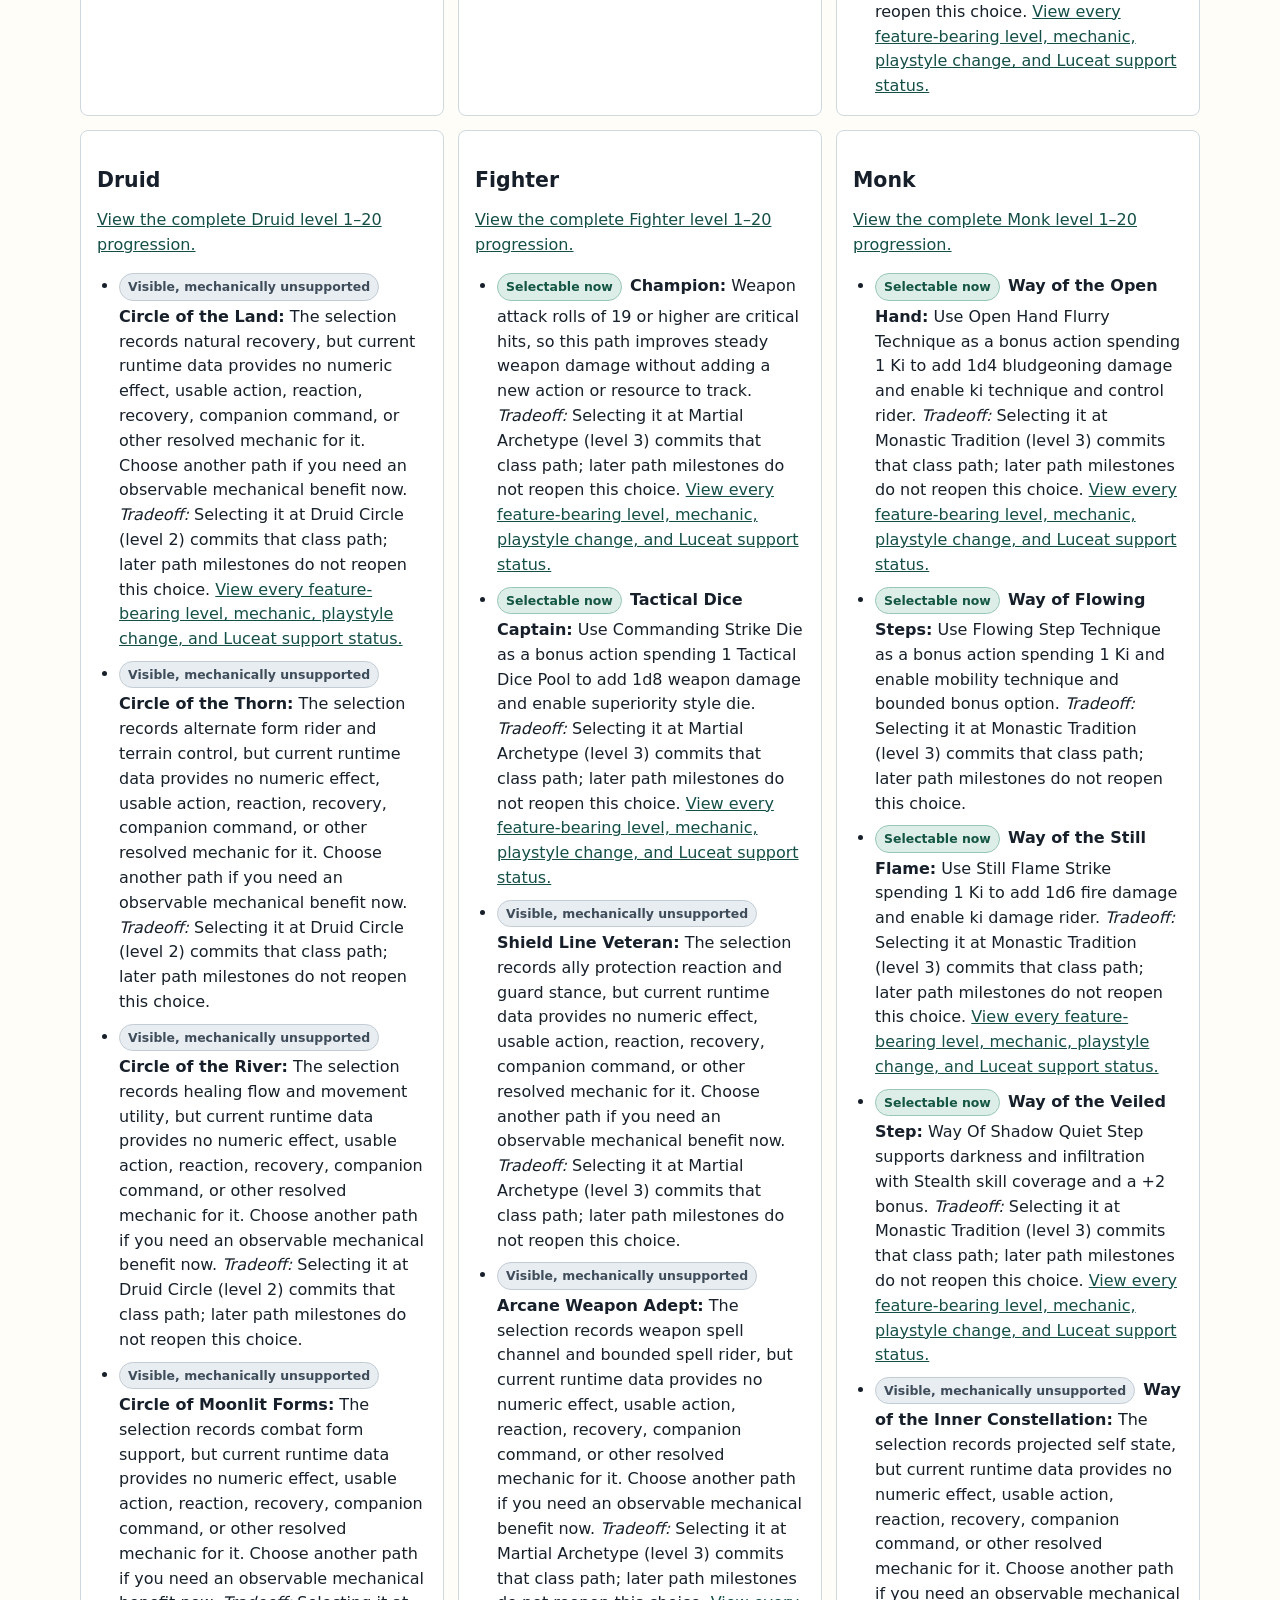
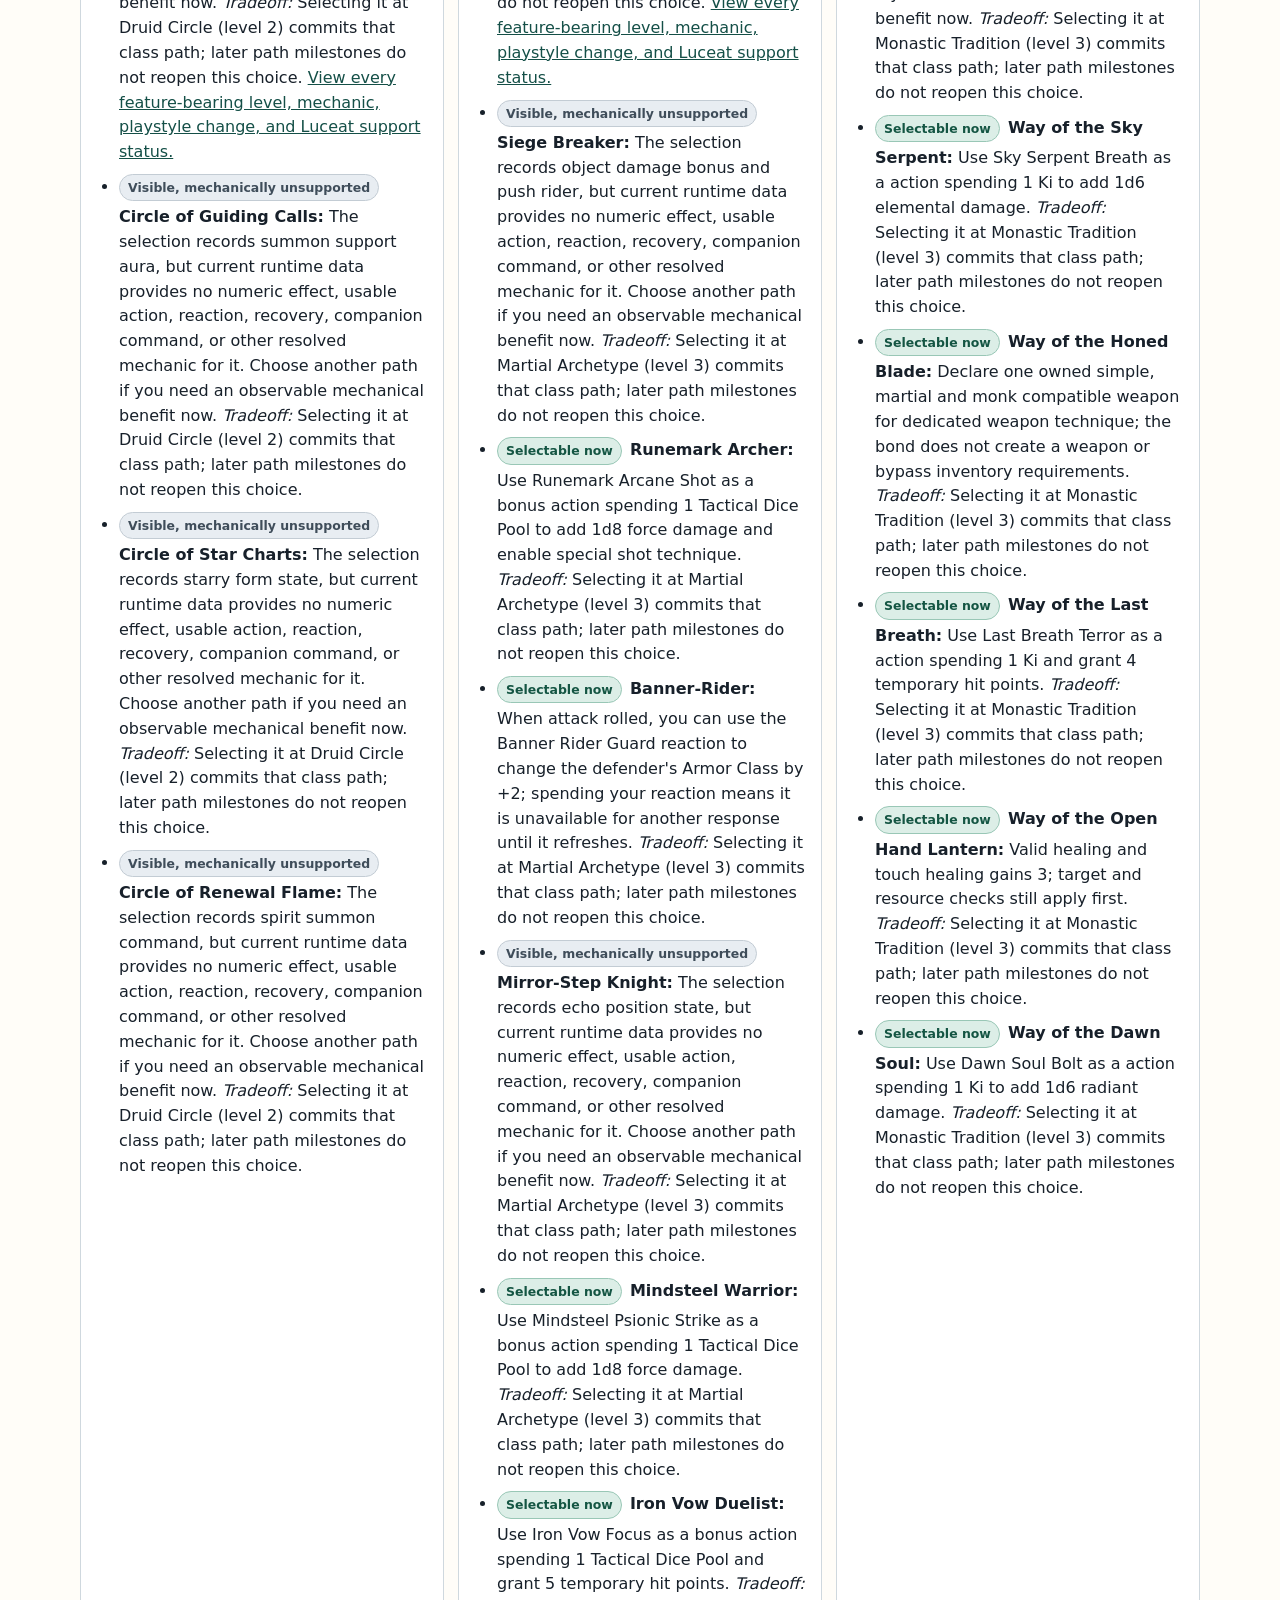
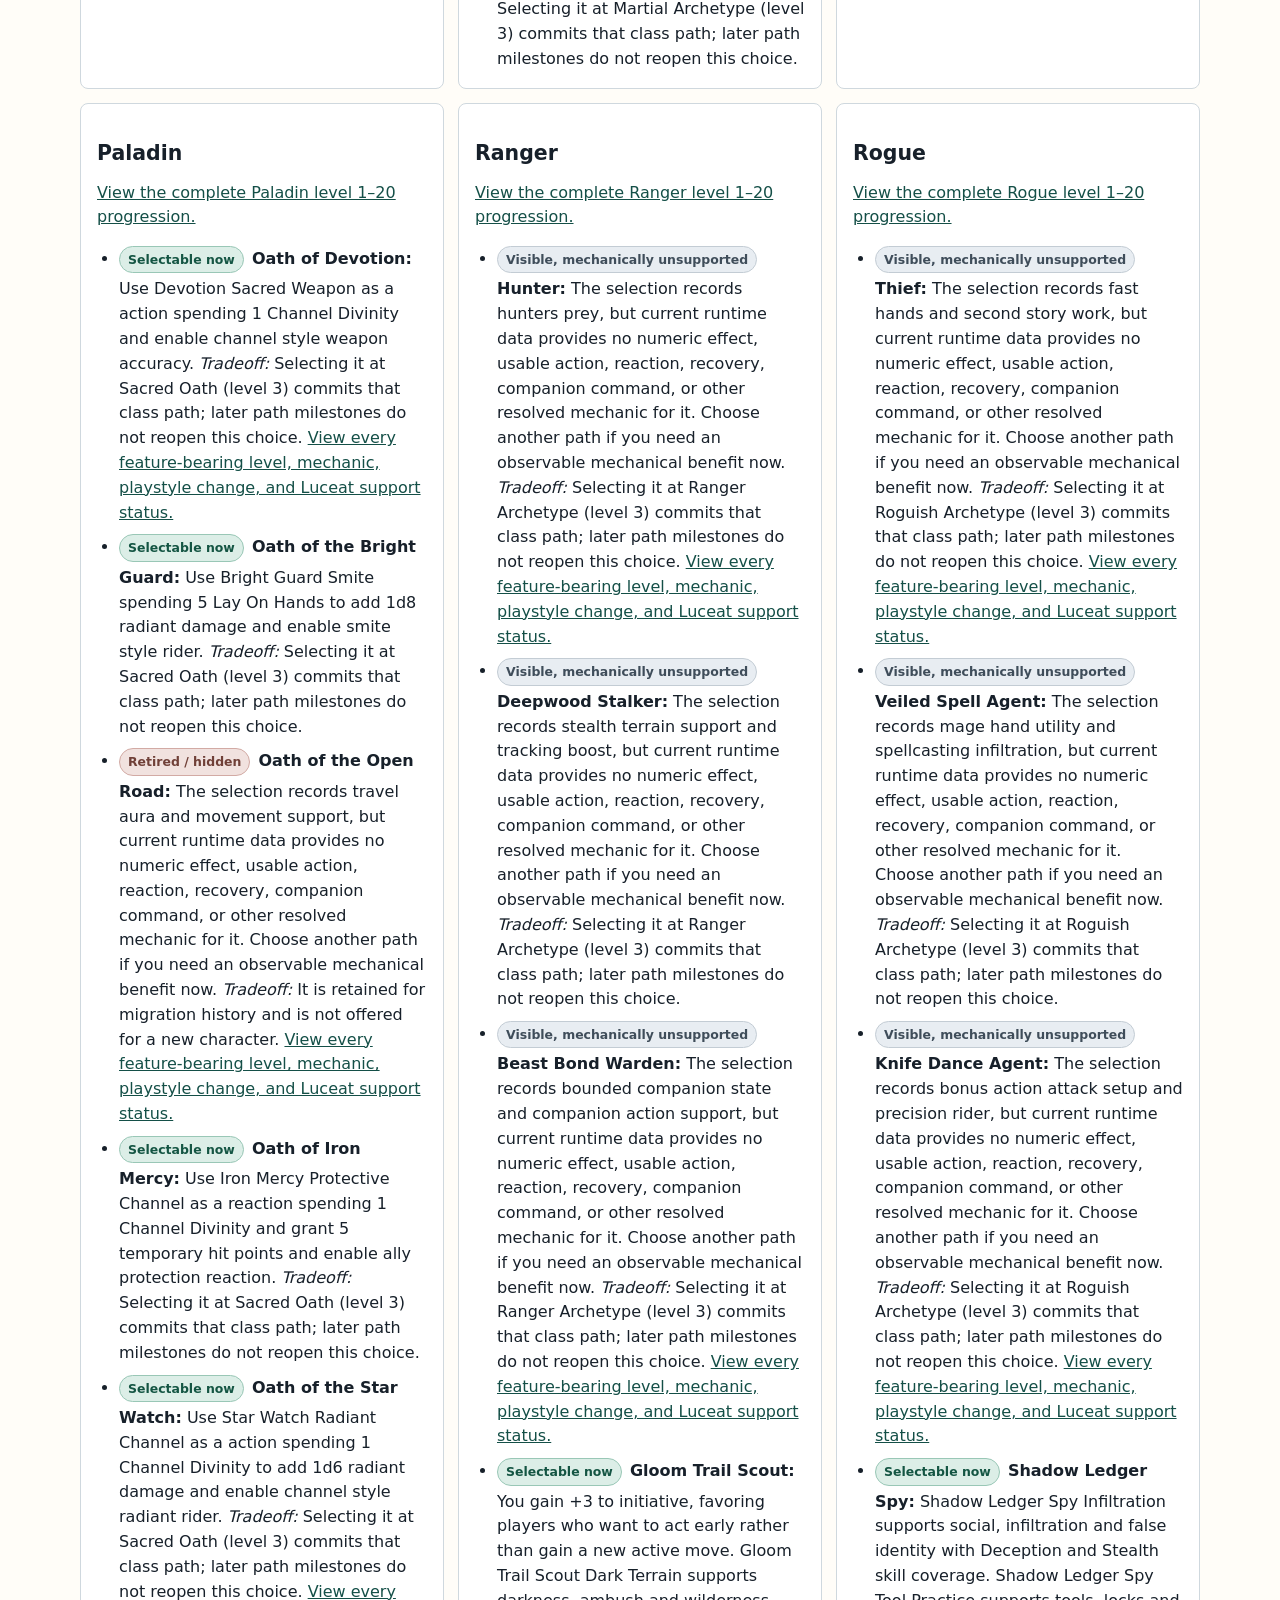
==== commit c233aef2: "Connect choices to complete progression Co-Authored-By: Paperclip <noreply@paperclip.ing>" ====
--- a/index.html
+++ b/index.html
@@ -90,19 +90,19 @@
         <table>
           <thead><tr><th>Class</th><th>Core Identity</th><th>Complexity</th><th>Choose It If</th></tr></thead>
           <tbody>
-            <tr><td>Artificer</td><td>Intelligence engineer with support, tools, and specialist choices.</td><td>Medium</td><td>You want practical magic, devices, and a level 3 specialist path.</td></tr>
-            <tr><td>Barbarian</td><td>Strength and Constitution front-liner with rage and high hit points.</td><td>Low</td><td>You want direct melee pressure and durability.</td></tr>
-            <tr><td>Bard</td><td>Charisma caster and skill expert with support magic.</td><td>High</td><td>You want social leverage, broad skills, spells, and later Expertise.</td></tr>
-            <tr><td>Cleric</td><td>Wisdom divine caster with healing, support, and a level 1 domain.</td><td>Medium</td><td>You want durable magic, party support, and early path identity.</td></tr>
-            <tr><td>Druid</td><td>Wisdom nature caster with exploration and control options.</td><td>Medium</td><td>You want utility, wilderness strengths, and a level 2 circle.</td></tr>
-            <tr><td>Fighter</td><td>Martial specialist with strong armor, Fighting Style, and direct progression.</td><td>Low</td><td>You want the cleanest tactical weapon character.</td></tr>
-            <tr><td>Monk</td><td>Dexterity and Wisdom skirmisher with disciplined movement.</td><td>Medium</td><td>You want mobile melee play and a level 3 tradition.</td></tr>
-            <tr><td>Paladin</td><td>Strength and Charisma protector with martial presence and support spells.</td><td>Medium</td><td>You want a front-line leader with oath-driven identity.</td></tr>
-            <tr><td>Ranger</td><td>Dexterity and Wisdom explorer with weapon skill and limited spell support.</td><td>Medium</td><td>You want scouting, tracking, and wilderness combat.</td></tr>
-            <tr><td>Rogue</td><td>Dexterity specialist with the broadest starting skill load.</td><td>Medium</td><td>You want stealth, precision, traps, and problem-solving skills.</td></tr>
-            <tr><td>Sorcerer</td><td>Charisma caster with innate origin at level 1.</td><td>High</td><td>You want focused arcane power and careful spell selection.</td></tr>
-            <tr><td>Warlock</td><td>Charisma pact caster with patron at level 1 and pact boon at level 3.</td><td>High</td><td>You want compact spellcasting, patron identity, and distinct pact choices.</td></tr>
-            <tr><td>Wizard</td><td>Intelligence spellbook caster with broad arcane options and tradition at level 2.</td><td>High</td><td>You want the deepest current arcane planning path.</td></tr>
+            <tr><td><a class="progression-link" href="artificer-progression.md#artificer">Artificer</a></td><td>Intelligence engineer with support, tools, and specialist choices.</td><td>Medium</td><td>You want practical magic, devices, and a level 3 specialist path.</td></tr>
+            <tr><td><a class="progression-link" href="phb-2014-progression.md#barbarian">Barbarian</a></td><td>Strength and Constitution front-liner with rage and high hit points.</td><td>Low</td><td>You want direct melee pressure and durability.</td></tr>
+            <tr><td><a class="progression-link" href="phb-2014-progression.md#bard">Bard</a></td><td>Charisma caster and skill expert with support magic.</td><td>High</td><td>You want social leverage, broad skills, spells, and later Expertise.</td></tr>
+            <tr><td><a class="progression-link" href="phb-2014-progression.md#cleric">Cleric</a></td><td>Wisdom divine caster with healing, support, and a level 1 domain.</td><td>Medium</td><td>You want durable magic, party support, and early path identity.</td></tr>
+            <tr><td><a class="progression-link" href="phb-2014-progression.md#druid">Druid</a></td><td>Wisdom nature caster with exploration and control options.</td><td>Medium</td><td>You want utility, wilderness strengths, and a level 2 circle.</td></tr>
+            <tr><td><a class="progression-link" href="phb-2014-progression.md#fighter">Fighter</a></td><td>Martial specialist with strong armor, Fighting Style, and direct progression.</td><td>Low</td><td>You want the cleanest tactical weapon character.</td></tr>
+            <tr><td><a class="progression-link" href="phb-2014-progression.md#monk">Monk</a></td><td>Dexterity and Wisdom skirmisher with disciplined movement.</td><td>Medium</td><td>You want mobile melee play and a level 3 tradition.</td></tr>
+            <tr><td><a class="progression-link" href="phb-2014-progression.md#paladin">Paladin</a></td><td>Strength and Charisma protector with martial presence and support spells.</td><td>Medium</td><td>You want a front-line leader with oath-driven identity.</td></tr>
+            <tr><td><a class="progression-link" href="phb-2014-progression.md#ranger">Ranger</a></td><td>Dexterity and Wisdom explorer with weapon skill and limited spell support.</td><td>Medium</td><td>You want scouting, tracking, and wilderness combat.</td></tr>
+            <tr><td><a class="progression-link" href="phb-2014-progression.md#rogue">Rogue</a></td><td>Dexterity specialist with the broadest starting skill load.</td><td>Medium</td><td>You want stealth, precision, traps, and problem-solving skills.</td></tr>
+            <tr><td><a class="progression-link" href="phb-2014-progression.md#sorcerer">Sorcerer</a></td><td>Charisma caster with innate origin at level 1.</td><td>High</td><td>You want focused arcane power and careful spell selection.</td></tr>
+            <tr><td><a class="progression-link" href="phb-2014-progression.md#warlock">Warlock</a></td><td>Charisma pact caster with patron at level 1 and pact boon at level 3.</td><td>High</td><td>You want compact spellcasting, patron identity, and distinct pact choices.</td></tr>
+            <tr><td><a class="progression-link" href="phb-2014-progression.md#wizard">Wizard</a></td><td>Intelligence spellbook caster with broad arcane options and tradition at level 2.</td><td>High</td><td>You want the deepest current arcane planning path.</td></tr>
           </tbody>
         </table>
       </section>
@@ -192,11 +192,12 @@
 
           <article>
             <h3>Barbarian</h3>
-            <ul>
-              <li><span class="status status-implemented">Selectable now</span><strong>Path of the Berserker:</strong> Use Berserker Frenzy as a bonus action spending 1 Rage to add 2 weapon damage and enable rage rider and bonus attack pressure. <em>Tradeoff:</em> Selecting it at Primal Path (level 3) commits that class path; later path milestones do not reopen this choice.</li>
+            <p><a class="progression-link" href="phb-2014-progression.md#barbarian">View the complete Barbarian level 1–20 progression.</a></p>
+            <ul>
+              <li><span class="status status-implemented">Selectable now</span><strong>Path of the Berserker:</strong> Use Berserker Frenzy as a bonus action spending 1 Rage to add 2 weapon damage and enable rage rider and bonus attack pressure. <em>Tradeoff:</em> Selecting it at Primal Path (level 3) commits that class path; later path milestones do not reopen this choice. <a class="progression-link" href="phb-2014-progression.md#path-of-the-berserker">View every feature-bearing level, mechanic, playstyle change, and Luceat support status.</a></li>
               <li><span class="status status-implemented">Selectable now</span><strong>Iron Fury Path:</strong> Use Iron Fury Rage as a bonus action spending 1 Rage to add 2 weapon damage and enable rage rider. <em>Tradeoff:</em> Selecting it at Primal Path (level 3) commits that class path; later path milestones do not reopen this choice.</li>
               <li><span class="status status-catalog">Visible, mechanically unsupported</span><strong>Storm Breaker Path:</strong> The selection records retaliation trigger and damage reduction, but current runtime data provides no numeric effect, usable action, reaction, recovery, companion command, or other resolved mechanic for it. Choose another path if you need an observable mechanical benefit now. <em>Tradeoff:</em> Selecting it at Primal Path (level 3) commits that class path; later path milestones do not reopen this choice.</li>
-              <li><span class="status status-catalog">Visible, mechanically unsupported</span><strong>Totem Kin Path:</strong> The selection records rage resistance or support, but current runtime data provides no numeric effect, usable action, reaction, recovery, companion command, or other resolved mechanic for it. Choose another path if you need an observable mechanical benefit now. <em>Tradeoff:</em> Selecting it at Primal Path (level 3) commits that class path; later path milestones do not reopen this choice.</li>
+              <li><span class="status status-catalog">Visible, mechanically unsupported</span><strong>Totem Kin Path:</strong> The selection records rage resistance or support, but current runtime data provides no numeric effect, usable action, reaction, recovery, companion command, or other resolved mechanic for it. Choose another path if you need an observable mechanical benefit now. <em>Tradeoff:</em> Selecting it at Primal Path (level 3) commits that class path; later path milestones do not reopen this choice. <a class="progression-link" href="phb-2014-progression.md#totem-kin-path">View every feature-bearing level, mechanic, playstyle change, and Luceat support status.</a></li>
               <li><span class="status status-implemented">Selectable now</span><strong>Ancestral Ward Path:</strong> When attack rolled, you can use the Ancestral Ward Guard reaction to change the defender's Armor Class by +2; spending your reaction means it is unavailable for another response until it refreshes. <em>Tradeoff:</em> Selecting it at Primal Path (level 3) commits that class path; later path milestones do not reopen this choice.</li>
               <li><span class="status status-implemented">Selectable now</span><strong>Spiked Rampart Path:</strong> Use Spiked Rampart Rage as a bonus action spending 1 Rage to add 2 piercing damage. <em>Tradeoff:</em> Selecting it at Primal Path (level 3) commits that class path; later path milestones do not reopen this choice.</li>
               <li><span class="status status-catalog">Visible, mechanically unsupported</span><strong>Feral Sign Path:</strong> The selection records natural weapon form, but current runtime data provides no numeric effect, usable action, reaction, recovery, companion command, or other resolved mechanic for it. Choose another path if you need an observable mechanical benefit now. <em>Tradeoff:</em> Selecting it at Primal Path (level 3) commits that class path; later path milestones do not reopen this choice.</li>
@@ -207,11 +208,12 @@
 
           <article>
             <h3>Bard</h3>
-            <ul>
-              <li><span class="status status-catalog">Visible, mechanically unsupported</span><strong>College of Lore:</strong> The selection records bonus proficiencies and cutting words, but current runtime data provides no numeric effect, usable action, reaction, recovery, companion command, or other resolved mechanic for it. Choose another path if you need an observable mechanical benefit now. <em>Tradeoff:</em> Selecting it at Bard College (level 3) commits that class path; later path milestones do not reopen this choice.</li>
+            <p><a class="progression-link" href="phb-2014-progression.md#bard">View the complete Bard level 1–20 progression.</a></p>
+            <ul>
+              <li><span class="status status-catalog">Visible, mechanically unsupported</span><strong>College of Lore:</strong> The selection records bonus proficiencies and cutting words, but current runtime data provides no numeric effect, usable action, reaction, recovery, companion command, or other resolved mechanic for it. Choose another path if you need an observable mechanical benefit now. <em>Tradeoff:</em> Selecting it at Bard College (level 3) commits that class path; later path milestones do not reopen this choice. <a class="progression-link" href="phb-2014-progression.md#college-of-lore">View every feature-bearing level, mechanic, playstyle change, and Luceat support status.</a></li>
               <li><span class="status status-implemented">Selectable now</span><strong>College of Masks:</strong> College Of Masks Social Face supports social, disguise and infiltration with Deception, Performance and Persuasion skill coverage and a +2 bonus. <em>Tradeoff:</em> Selecting it at Bard College (level 3) commits that class path; later path milestones do not reopen this choice.</li>
               <li><span class="status status-catalog">Visible, mechanically unsupported</span><strong>College of Echoes:</strong> The selection records inspiration rider and sound themed spell support, but current runtime data provides no numeric effect, usable action, reaction, recovery, companion command, or other resolved mechanic for it. Choose another path if you need an observable mechanical benefit now. <em>Tradeoff:</em> Selecting it at Bard College (level 3) commits that class path; later path milestones do not reopen this choice.</li>
-              <li><span class="status status-implemented">Selectable now</span><strong>College of Battle Hymns:</strong> College Of Valor Martial Training supports martial and command with Athletics and Intimidation skill coverage and a +1 bonus. <em>Tradeoff:</em> Selecting it at Bard College (level 3) commits that class path; later path milestones do not reopen this choice.</li>
+              <li><span class="status status-implemented">Selectable now</span><strong>College of Battle Hymns:</strong> College Of Valor Martial Training supports martial and command with Athletics and Intimidation skill coverage and a +1 bonus. <em>Tradeoff:</em> Selecting it at Bard College (level 3) commits that class path; later path milestones do not reopen this choice. <a class="progression-link" href="phb-2014-progression.md#college-of-battle-hymns">View every feature-bearing level, mechanic, playstyle change, and Luceat support status.</a></li>
               <li><span class="status status-implemented">Selectable now</span><strong>College of First Notes:</strong> College Of Creation Performance Frame supports crafting, performance and audience with Performance skill coverage and a +2 bonus. <em>Tradeoff:</em> Selecting it at Bard College (level 3) commits that class path; later path milestones do not reopen this choice.</li>
               <li><span class="status status-implemented">Selectable now</span><strong>College of Radiant Courts:</strong> College Of Glamour Court Presence supports social and audience with Performance and Persuasion skill coverage and a +2 bonus. <em>Tradeoff:</em> Selecting it at Bard College (level 3) commits that class path; later path milestones do not reopen this choice.</li>
               <li><span class="status status-implemented">Selectable now</span><strong>College of Dancing Steel:</strong> Use Dancing Steel Flourish as a bonus action spending 1 Bardic Inspiration to add 1d6  damage. <em>Tradeoff:</em> Selecting it at Bard College (level 3) commits that class path; later path milestones do not reopen this choice.</li>
@@ -221,31 +223,33 @@
 
           <article>
             <h3>Cleric</h3>
-            <ul>
-              <li><span class="status status-implemented">Selectable now</span><strong>Life Domain:</strong> Cure Wounds and Healing Word restore 3 additional hit points; the bonus applies only to those named spells. <em>Tradeoff:</em> Selecting it at Divine Domain (level 1) commits that class path; later path milestones do not reopen this choice.</li>
-              <li><span class="status status-implemented">Selectable now</span><strong>Dawn Vigil Domain:</strong> Use Dawn Vigil Channel as a action spending 1 Channel Divinity and grant 6 temporary hit points and enable ally support. <em>Tradeoff:</em> Selecting it at Divine Domain (level 1) commits that class path; later path milestones do not reopen this choice.</li>
-              <li><span class="status status-catalog">Visible, mechanically unsupported</span><strong>Ember Mercy Domain:</strong> The selection records healing boost and fire resistance support, but current runtime data provides no numeric effect, usable action, reaction, recovery, companion command, or other resolved mechanic for it. Choose another path if you need an observable mechanical benefit now. <em>Tradeoff:</em> Selecting it at Divine Domain (level 1) commits that class path; later path milestones do not reopen this choice.</li>
+            <p><a class="progression-link" href="phb-2014-progression.md#cleric">View the complete Cleric level 1–20 progression.</a></p>
+            <ul>
+              <li><span class="status status-implemented">Selectable now</span><strong>Life Domain:</strong> Cure Wounds and Healing Word restore 3 additional hit points; the bonus applies only to those named spells. <em>Tradeoff:</em> Selecting it at Divine Domain (level 1) commits that class path; later path milestones do not reopen this choice. <a class="progression-link" href="phb-2014-progression.md#life-domain">View every feature-bearing level, mechanic, playstyle change, and Luceat support status.</a></li>
+              <li><span class="status status-implemented">Selectable now</span><strong>Dawn Vigil Domain:</strong> Use Dawn Vigil Channel as a action spending 1 Channel Divinity and grant 6 temporary hit points and enable ally support. <em>Tradeoff:</em> Selecting it at Divine Domain (level 1) commits that class path; later path milestones do not reopen this choice. <a class="progression-link" href="phb-2014-progression.md#dawn-vigil-domain-ember-mercy-domain">View every feature-bearing level, mechanic, playstyle change, and Luceat support status.</a></li>
+              <li><span class="status status-catalog">Visible, mechanically unsupported</span><strong>Ember Mercy Domain:</strong> The selection records healing boost and fire resistance support, but current runtime data provides no numeric effect, usable action, reaction, recovery, companion command, or other resolved mechanic for it. Choose another path if you need an observable mechanical benefit now. <em>Tradeoff:</em> Selecting it at Divine Domain (level 1) commits that class path; later path milestones do not reopen this choice. <a class="progression-link" href="phb-2014-progression.md#dawn-vigil-domain-ember-mercy-domain">View every feature-bearing level, mechanic, playstyle change, and Luceat support status.</a></li>
               <li><span class="status status-catalog">Visible, mechanically unsupported</span><strong>Stone Vow Domain:</strong> The selection records protective aura and damage resistance, but current runtime data provides no numeric effect, usable action, reaction, recovery, companion command, or other resolved mechanic for it. Choose another path if you need an observable mechanical benefit now. <em>Tradeoff:</em> Selecting it at Divine Domain (level 1) commits that class path; later path milestones do not reopen this choice.</li>
               <li><span class="status status-catalog">Visible, mechanically unsupported</span><strong>Threshold Lantern Domain:</strong> The selection records sanctuary utility and undead detection support, but current runtime data provides no numeric effect, usable action, reaction, recovery, companion command, or other resolved mechanic for it. Choose another path if you need an observable mechanical benefit now. <em>Tradeoff:</em> Selecting it at Divine Domain (level 1) commits that class path; later path milestones do not reopen this choice.</li>
               <li><span class="status status-catalog">Visible, mechanically unsupported</span><strong>Star-Scribe Domain:</strong> The selection records domain spell support, but current runtime data provides no numeric effect, usable action, reaction, recovery, companion command, or other resolved mechanic for it. Choose another path if you need an observable mechanical benefit now. <em>Tradeoff:</em> Selecting it at Divine Domain (level 1) commits that class path; later path milestones do not reopen this choice.</li>
-              <li><span class="status status-implemented">Selectable now</span><strong>Lantern Archive Domain:</strong> Knowledge Domain Archive Training supports research, lore and ancient record with Arcana, History and Religion skill coverage. <em>Tradeoff:</em> Selecting it at Divine Domain (level 1) commits that class path; later path milestones do not reopen this choice.</li>
-              <li><span class="status status-implemented">Selectable now</span><strong>Green Mantle Domain:</strong> Nature Domain Green Lore supports wilderness, plants and animals with Nature and Survival skill coverage and a +2 bonus. <em>Tradeoff:</em> Selecting it at Divine Domain (level 1) commits that class path; later path milestones do not reopen this choice.</li>
+              <li><span class="status status-implemented">Selectable now</span><strong>Lantern Archive Domain:</strong> Knowledge Domain Archive Training supports research, lore and ancient record with Arcana, History and Religion skill coverage. <em>Tradeoff:</em> Selecting it at Divine Domain (level 1) commits that class path; later path milestones do not reopen this choice. <a class="progression-link" href="phb-2014-progression.md#lantern-archive-domain">View every feature-bearing level, mechanic, playstyle change, and Luceat support status.</a></li>
+              <li><span class="status status-implemented">Selectable now</span><strong>Green Mantle Domain:</strong> Nature Domain Green Lore supports wilderness, plants and animals with Nature and Survival skill coverage and a +2 bonus. <em>Tradeoff:</em> Selecting it at Divine Domain (level 1) commits that class path; later path milestones do not reopen this choice. <a class="progression-link" href="phb-2014-progression.md#green-mantle-domain">View every feature-bearing level, mechanic, playstyle change, and Luceat support status.</a></li>
               <li><span class="status status-catalog">Visible, mechanically unsupported</span><strong>Iron Edict Domain:</strong> The selection records domain spell support, but current runtime data provides no numeric effect, usable action, reaction, recovery, companion command, or other resolved mechanic for it. Choose another path if you need an observable mechanical benefit now. <em>Tradeoff:</em> Selecting it at Divine Domain (level 1) commits that class path; later path milestones do not reopen this choice.</li>
               <li><span class="status status-implemented">Selectable now</span><strong>Concord Hearth Domain:</strong> Cure Wounds restore 2 additional hit points; the bonus applies only to those named spells. <em>Tradeoff:</em> Selecting it at Divine Domain (level 1) commits that class path; later path milestones do not reopen this choice.</li>
-              <li><span class="status status-implemented">Selectable now</span><strong>Storm Bell Domain:</strong> When attack rolled, you can use the Storm Bell Rebuke reaction to change the defender's Armor Class by +2; spending your reaction means it is unavailable for another response until it refreshes. <em>Tradeoff:</em> Selecting it at Divine Domain (level 1) commits that class path; later path milestones do not reopen this choice.</li>
-              <li><span class="status status-catalog">Visible, mechanically unsupported</span><strong>Mirrored Road Domain:</strong> The selection records domain spell support, but current runtime data provides no numeric effect, usable action, reaction, recovery, companion command, or other resolved mechanic for it. Choose another path if you need an observable mechanical benefit now. <em>Tradeoff:</em> Selecting it at Divine Domain (level 1) commits that class path; later path milestones do not reopen this choice.</li>
+              <li><span class="status status-implemented">Selectable now</span><strong>Storm Bell Domain:</strong> When attack rolled, you can use the Storm Bell Rebuke reaction to change the defender's Armor Class by +2; spending your reaction means it is unavailable for another response until it refreshes. <em>Tradeoff:</em> Selecting it at Divine Domain (level 1) commits that class path; later path milestones do not reopen this choice. <a class="progression-link" href="phb-2014-progression.md#storm-bell-domain">View every feature-bearing level, mechanic, playstyle change, and Luceat support status.</a></li>
+              <li><span class="status status-catalog">Visible, mechanically unsupported</span><strong>Mirrored Road Domain:</strong> The selection records domain spell support, but current runtime data provides no numeric effect, usable action, reaction, recovery, companion command, or other resolved mechanic for it. Choose another path if you need an observable mechanical benefit now. <em>Tradeoff:</em> Selecting it at Divine Domain (level 1) commits that class path; later path milestones do not reopen this choice. <a class="progression-link" href="phb-2014-progression.md#mirrored-road-domain">View every feature-bearing level, mechanic, playstyle change, and Luceat support status.</a></li>
               <li><span class="status status-catalog">Visible, mechanically unsupported</span><strong>Duskward Domain:</strong> The selection records domain spell support, but current runtime data provides no numeric effect, usable action, reaction, recovery, companion command, or other resolved mechanic for it. Choose another path if you need an observable mechanical benefit now. <em>Tradeoff:</em> Selecting it at Divine Domain (level 1) commits that class path; later path milestones do not reopen this choice.</li>
-              <li><span class="status status-implemented">Selectable now</span><strong>War Banner Domain:</strong> Use War Banner Strike as a bonus action spending 1 Channel Divinity to add 2 weapon damage and enable war priest action support. <em>Tradeoff:</em> Selecting it at Divine Domain (level 1) commits that class path; later path milestones do not reopen this choice.</li>
+              <li><span class="status status-implemented">Selectable now</span><strong>War Banner Domain:</strong> Use War Banner Strike as a bonus action spending 1 Channel Divinity to add 2 weapon damage and enable war priest action support. <em>Tradeoff:</em> Selecting it at Divine Domain (level 1) commits that class path; later path milestones do not reopen this choice. <a class="progression-link" href="phb-2014-progression.md#war-banner-domain">View every feature-bearing level, mechanic, playstyle change, and Luceat support status.</a></li>
             </ul>
           </article>
 
           <article>
             <h3>Druid</h3>
-            <ul>
-              <li><span class="status status-catalog">Visible, mechanically unsupported</span><strong>Circle of the Land:</strong> The selection records natural recovery, but current runtime data provides no numeric effect, usable action, reaction, recovery, companion command, or other resolved mechanic for it. Choose another path if you need an observable mechanical benefit now. <em>Tradeoff:</em> Selecting it at Druid Circle (level 2) commits that class path; later path milestones do not reopen this choice.</li>
+            <p><a class="progression-link" href="phb-2014-progression.md#druid">View the complete Druid level 1–20 progression.</a></p>
+            <ul>
+              <li><span class="status status-catalog">Visible, mechanically unsupported</span><strong>Circle of the Land:</strong> The selection records natural recovery, but current runtime data provides no numeric effect, usable action, reaction, recovery, companion command, or other resolved mechanic for it. Choose another path if you need an observable mechanical benefit now. <em>Tradeoff:</em> Selecting it at Druid Circle (level 2) commits that class path; later path milestones do not reopen this choice. <a class="progression-link" href="phb-2014-progression.md#circle-of-the-land">View every feature-bearing level, mechanic, playstyle change, and Luceat support status.</a></li>
               <li><span class="status status-catalog">Visible, mechanically unsupported</span><strong>Circle of the Thorn:</strong> The selection records alternate form rider and terrain control, but current runtime data provides no numeric effect, usable action, reaction, recovery, companion command, or other resolved mechanic for it. Choose another path if you need an observable mechanical benefit now. <em>Tradeoff:</em> Selecting it at Druid Circle (level 2) commits that class path; later path milestones do not reopen this choice.</li>
               <li><span class="status status-catalog">Visible, mechanically unsupported</span><strong>Circle of the River:</strong> The selection records healing flow and movement utility, but current runtime data provides no numeric effect, usable action, reaction, recovery, companion command, or other resolved mechanic for it. Choose another path if you need an observable mechanical benefit now. <em>Tradeoff:</em> Selecting it at Druid Circle (level 2) commits that class path; later path milestones do not reopen this choice.</li>
-              <li><span class="status status-catalog">Visible, mechanically unsupported</span><strong>Circle of Moonlit Forms:</strong> The selection records combat form support, but current runtime data provides no numeric effect, usable action, reaction, recovery, companion command, or other resolved mechanic for it. Choose another path if you need an observable mechanical benefit now. <em>Tradeoff:</em> Selecting it at Druid Circle (level 2) commits that class path; later path milestones do not reopen this choice.</li>
+              <li><span class="status status-catalog">Visible, mechanically unsupported</span><strong>Circle of Moonlit Forms:</strong> The selection records combat form support, but current runtime data provides no numeric effect, usable action, reaction, recovery, companion command, or other resolved mechanic for it. Choose another path if you need an observable mechanical benefit now. <em>Tradeoff:</em> Selecting it at Druid Circle (level 2) commits that class path; later path milestones do not reopen this choice. <a class="progression-link" href="phb-2014-progression.md#circle-of-moonlit-forms">View every feature-bearing level, mechanic, playstyle change, and Luceat support status.</a></li>
               <li><span class="status status-catalog">Visible, mechanically unsupported</span><strong>Circle of Guiding Calls:</strong> The selection records summon support aura, but current runtime data provides no numeric effect, usable action, reaction, recovery, companion command, or other resolved mechanic for it. Choose another path if you need an observable mechanical benefit now. <em>Tradeoff:</em> Selecting it at Druid Circle (level 2) commits that class path; later path milestones do not reopen this choice.</li>
               <li><span class="status status-catalog">Visible, mechanically unsupported</span><strong>Circle of Star Charts:</strong> The selection records starry form state, but current runtime data provides no numeric effect, usable action, reaction, recovery, companion command, or other resolved mechanic for it. Choose another path if you need an observable mechanical benefit now. <em>Tradeoff:</em> Selecting it at Druid Circle (level 2) commits that class path; later path milestones do not reopen this choice.</li>
               <li><span class="status status-catalog">Visible, mechanically unsupported</span><strong>Circle of Renewal Flame:</strong> The selection records spirit summon command, but current runtime data provides no numeric effect, usable action, reaction, recovery, companion command, or other resolved mechanic for it. Choose another path if you need an observable mechanical benefit now. <em>Tradeoff:</em> Selecting it at Druid Circle (level 2) commits that class path; later path milestones do not reopen this choice.</li>
@@ -254,11 +258,12 @@
 
           <article>
             <h3>Fighter</h3>
-            <ul>
-              <li><span class="status status-implemented">Selectable now</span><strong>Champion:</strong> Weapon attack rolls of 19 or higher are critical hits, so this path improves steady weapon damage without adding a new action or resource to track. <em>Tradeoff:</em> Selecting it at Martial Archetype (level 3) commits that class path; later path milestones do not reopen this choice.</li>
-              <li><span class="status status-implemented">Selectable now</span><strong>Tactical Dice Captain:</strong> Use Commanding Strike Die as a bonus action spending 1 Tactical Dice Pool to add 1d8 weapon damage and enable superiority style die. <em>Tradeoff:</em> Selecting it at Martial Archetype (level 3) commits that class path; later path milestones do not reopen this choice.</li>
+            <p><a class="progression-link" href="phb-2014-progression.md#fighter">View the complete Fighter level 1–20 progression.</a></p>
+            <ul>
+              <li><span class="status status-implemented">Selectable now</span><strong>Champion:</strong> Weapon attack rolls of 19 or higher are critical hits, so this path improves steady weapon damage without adding a new action or resource to track. <em>Tradeoff:</em> Selecting it at Martial Archetype (level 3) commits that class path; later path milestones do not reopen this choice. <a class="progression-link" href="phb-2014-progression.md#champion">View every feature-bearing level, mechanic, playstyle change, and Luceat support status.</a></li>
+              <li><span class="status status-implemented">Selectable now</span><strong>Tactical Dice Captain:</strong> Use Commanding Strike Die as a bonus action spending 1 Tactical Dice Pool to add 1d8 weapon damage and enable superiority style die. <em>Tradeoff:</em> Selecting it at Martial Archetype (level 3) commits that class path; later path milestones do not reopen this choice. <a class="progression-link" href="phb-2014-progression.md#tactical-dice-captain">View every feature-bearing level, mechanic, playstyle change, and Luceat support status.</a></li>
               <li><span class="status status-catalog">Visible, mechanically unsupported</span><strong>Shield Line Veteran:</strong> The selection records ally protection reaction and guard stance, but current runtime data provides no numeric effect, usable action, reaction, recovery, companion command, or other resolved mechanic for it. Choose another path if you need an observable mechanical benefit now. <em>Tradeoff:</em> Selecting it at Martial Archetype (level 3) commits that class path; later path milestones do not reopen this choice.</li>
-              <li><span class="status status-catalog">Visible, mechanically unsupported</span><strong>Arcane Weapon Adept:</strong> The selection records weapon spell channel and bounded spell rider, but current runtime data provides no numeric effect, usable action, reaction, recovery, companion command, or other resolved mechanic for it. Choose another path if you need an observable mechanical benefit now. <em>Tradeoff:</em> Selecting it at Martial Archetype (level 3) commits that class path; later path milestones do not reopen this choice.</li>
+              <li><span class="status status-catalog">Visible, mechanically unsupported</span><strong>Arcane Weapon Adept:</strong> The selection records weapon spell channel and bounded spell rider, but current runtime data provides no numeric effect, usable action, reaction, recovery, companion command, or other resolved mechanic for it. Choose another path if you need an observable mechanical benefit now. <em>Tradeoff:</em> Selecting it at Martial Archetype (level 3) commits that class path; later path milestones do not reopen this choice. <a class="progression-link" href="phb-2014-progression.md#arcane-weapon-adept">View every feature-bearing level, mechanic, playstyle change, and Luceat support status.</a></li>
               <li><span class="status status-catalog">Visible, mechanically unsupported</span><strong>Siege Breaker:</strong> The selection records object damage bonus and push rider, but current runtime data provides no numeric effect, usable action, reaction, recovery, companion command, or other resolved mechanic for it. Choose another path if you need an observable mechanical benefit now. <em>Tradeoff:</em> Selecting it at Martial Archetype (level 3) commits that class path; later path milestones do not reopen this choice.</li>
               <li><span class="status status-implemented">Selectable now</span><strong>Runemark Archer:</strong> Use Runemark Arcane Shot as a bonus action spending 1 Tactical Dice Pool to add 1d8 force damage and enable special shot technique. <em>Tradeoff:</em> Selecting it at Martial Archetype (level 3) commits that class path; later path milestones do not reopen this choice.</li>
               <li><span class="status status-implemented">Selectable now</span><strong>Banner-Rider:</strong> When attack rolled, you can use the Banner Rider Guard reaction to change the defender's Armor Class by +2; spending your reaction means it is unavailable for another response until it refreshes. <em>Tradeoff:</em> Selecting it at Martial Archetype (level 3) commits that class path; later path milestones do not reopen this choice.</li>
@@ -270,11 +275,12 @@
 
           <article>
             <h3>Monk</h3>
-            <ul>
-              <li><span class="status status-implemented">Selectable now</span><strong>Way of the Open Hand:</strong> Use Open Hand Flurry Technique as a bonus action spending 1 Ki to add 1d4 bludgeoning damage and enable ki technique and control rider. <em>Tradeoff:</em> Selecting it at Monastic Tradition (level 3) commits that class path; later path milestones do not reopen this choice.</li>
+            <p><a class="progression-link" href="phb-2014-progression.md#monk">View the complete Monk level 1–20 progression.</a></p>
+            <ul>
+              <li><span class="status status-implemented">Selectable now</span><strong>Way of the Open Hand:</strong> Use Open Hand Flurry Technique as a bonus action spending 1 Ki to add 1d4 bludgeoning damage and enable ki technique and control rider. <em>Tradeoff:</em> Selecting it at Monastic Tradition (level 3) commits that class path; later path milestones do not reopen this choice. <a class="progression-link" href="phb-2014-progression.md#way-of-the-open-hand">View every feature-bearing level, mechanic, playstyle change, and Luceat support status.</a></li>
               <li><span class="status status-implemented">Selectable now</span><strong>Way of Flowing Steps:</strong> Use Flowing Step Technique as a bonus action spending 1 Ki and enable mobility technique and bounded bonus option. <em>Tradeoff:</em> Selecting it at Monastic Tradition (level 3) commits that class path; later path milestones do not reopen this choice.</li>
-              <li><span class="status status-implemented">Selectable now</span><strong>Way of the Still Flame:</strong> Use Still Flame Strike spending 1 Ki to add 1d6 fire damage and enable ki damage rider. <em>Tradeoff:</em> Selecting it at Monastic Tradition (level 3) commits that class path; later path milestones do not reopen this choice.</li>
-              <li><span class="status status-implemented">Selectable now</span><strong>Way of the Veiled Step:</strong> Way Of Shadow Quiet Step supports darkness and infiltration with Stealth skill coverage and a +2 bonus. <em>Tradeoff:</em> Selecting it at Monastic Tradition (level 3) commits that class path; later path milestones do not reopen this choice.</li>
+              <li><span class="status status-implemented">Selectable now</span><strong>Way of the Still Flame:</strong> Use Still Flame Strike spending 1 Ki to add 1d6 fire damage and enable ki damage rider. <em>Tradeoff:</em> Selecting it at Monastic Tradition (level 3) commits that class path; later path milestones do not reopen this choice. <a class="progression-link" href="phb-2014-progression.md#way-of-the-still-flame">View every feature-bearing level, mechanic, playstyle change, and Luceat support status.</a></li>
+              <li><span class="status status-implemented">Selectable now</span><strong>Way of the Veiled Step:</strong> Way Of Shadow Quiet Step supports darkness and infiltration with Stealth skill coverage and a +2 bonus. <em>Tradeoff:</em> Selecting it at Monastic Tradition (level 3) commits that class path; later path milestones do not reopen this choice. <a class="progression-link" href="phb-2014-progression.md#way-of-the-veiled-step">View every feature-bearing level, mechanic, playstyle change, and Luceat support status.</a></li>
               <li><span class="status status-catalog">Visible, mechanically unsupported</span><strong>Way of the Inner Constellation:</strong> The selection records projected self state, but current runtime data provides no numeric effect, usable action, reaction, recovery, companion command, or other resolved mechanic for it. Choose another path if you need an observable mechanical benefit now. <em>Tradeoff:</em> Selecting it at Monastic Tradition (level 3) commits that class path; later path milestones do not reopen this choice.</li>
               <li><span class="status status-implemented">Selectable now</span><strong>Way of the Sky Serpent:</strong> Use Sky Serpent Breath as a action spending 1 Ki to add 1d6 elemental damage. <em>Tradeoff:</em> Selecting it at Monastic Tradition (level 3) commits that class path; later path milestones do not reopen this choice.</li>
               <li><span class="status status-implemented">Selectable now</span><strong>Way of the Honed Blade:</strong> Declare one owned simple, martial and monk compatible weapon for dedicated weapon technique; the bond does not create a weapon or bypass inventory requirements. <em>Tradeoff:</em> Selecting it at Monastic Tradition (level 3) commits that class path; later path milestones do not reopen this choice.</li>
@@ -286,12 +292,13 @@
 
           <article>
             <h3>Paladin</h3>
-            <ul>
-              <li><span class="status status-implemented">Selectable now</span><strong>Oath of Devotion:</strong> Use Devotion Sacred Weapon as a action spending 1 Channel Divinity and enable channel style weapon accuracy. <em>Tradeoff:</em> Selecting it at Sacred Oath (level 3) commits that class path; later path milestones do not reopen this choice.</li>
+            <p><a class="progression-link" href="phb-2014-progression.md#paladin">View the complete Paladin level 1–20 progression.</a></p>
+            <ul>
+              <li><span class="status status-implemented">Selectable now</span><strong>Oath of Devotion:</strong> Use Devotion Sacred Weapon as a action spending 1 Channel Divinity and enable channel style weapon accuracy. <em>Tradeoff:</em> Selecting it at Sacred Oath (level 3) commits that class path; later path milestones do not reopen this choice. <a class="progression-link" href="phb-2014-progression.md#oath-of-devotion">View every feature-bearing level, mechanic, playstyle change, and Luceat support status.</a></li>
               <li><span class="status status-implemented">Selectable now</span><strong>Oath of the Bright Guard:</strong> Use Bright Guard Smite spending 5 Lay On Hands to add 1d8 radiant damage and enable smite style rider. <em>Tradeoff:</em> Selecting it at Sacred Oath (level 3) commits that class path; later path milestones do not reopen this choice.</li>
-              <li><span class="status status-excluded">Retired / hidden</span><strong>Oath of the Open Road:</strong> The selection records travel aura and movement support, but current runtime data provides no numeric effect, usable action, reaction, recovery, companion command, or other resolved mechanic for it. Choose another path if you need an observable mechanical benefit now. <em>Tradeoff:</em> It is retained for migration history and is not offered for a new character.</li>
+              <li><span class="status status-excluded">Retired / hidden</span><strong>Oath of the Open Road:</strong> The selection records travel aura and movement support, but current runtime data provides no numeric effect, usable action, reaction, recovery, companion command, or other resolved mechanic for it. Choose another path if you need an observable mechanical benefit now. <em>Tradeoff:</em> It is retained for migration history and is not offered for a new character. <a class="progression-link" href="phb-2014-progression.md#oath-of-the-open-road">View every feature-bearing level, mechanic, playstyle change, and Luceat support status.</a></li>
               <li><span class="status status-implemented">Selectable now</span><strong>Oath of Iron Mercy:</strong> Use Iron Mercy Protective Channel as a reaction spending 1 Channel Divinity and grant 5 temporary hit points and enable ally protection reaction. <em>Tradeoff:</em> Selecting it at Sacred Oath (level 3) commits that class path; later path milestones do not reopen this choice.</li>
-              <li><span class="status status-implemented">Selectable now</span><strong>Oath of the Star Watch:</strong> Use Star Watch Radiant Channel as a action spending 1 Channel Divinity to add 1d6 radiant damage and enable channel style radiant rider. <em>Tradeoff:</em> Selecting it at Sacred Oath (level 3) commits that class path; later path milestones do not reopen this choice.</li>
+              <li><span class="status status-implemented">Selectable now</span><strong>Oath of the Star Watch:</strong> Use Star Watch Radiant Channel as a action spending 1 Channel Divinity to add 1d6 radiant damage and enable channel style radiant rider. <em>Tradeoff:</em> Selecting it at Sacred Oath (level 3) commits that class path; later path milestones do not reopen this choice. <a class="progression-link" href="phb-2014-progression.md#oath-of-the-star-watch">View every feature-bearing level, mechanic, playstyle change, and Luceat support status.</a></li>
               <li><span class="status status-catalog">Visible, mechanically unsupported</span><strong>Oath of the Iron Crown:</strong> The selection records oath aura support, but current runtime data provides no numeric effect, usable action, reaction, recovery, companion command, or other resolved mechanic for it. Choose another path if you need an observable mechanical benefit now. <em>Tradeoff:</em> Selecting it at Sacred Oath (level 3) commits that class path; later path milestones do not reopen this choice.</li>
               <li><span class="status status-catalog">Visible, mechanically unsupported</span><strong>Oath of Bright Deeds:</strong> The selection records oath aura support, but current runtime data provides no numeric effect, usable action, reaction, recovery, companion command, or other resolved mechanic for it. Choose another path if you need an observable mechanical benefit now. <em>Tradeoff:</em> Selecting it at Sacred Oath (level 3) commits that class path; later path milestones do not reopen this choice.</li>
               <li><span class="status status-implemented">Selectable now</span><strong>Oath of the Far Watch:</strong> When spell cast, you can use the Far Watch Interdiction reaction; spending your reaction means it is unavailable for another response until it refreshes. <em>Tradeoff:</em> Selecting it at Sacred Oath (level 3) commits that class path; later path milestones do not reopen this choice.</li>
@@ -301,10 +308,11 @@
 
           <article>
             <h3>Ranger</h3>
-            <ul>
-              <li><span class="status status-catalog">Visible, mechanically unsupported</span><strong>Hunter:</strong> The selection records hunters prey, but current runtime data provides no numeric effect, usable action, reaction, recovery, companion command, or other resolved mechanic for it. Choose another path if you need an observable mechanical benefit now. <em>Tradeoff:</em> Selecting it at Ranger Archetype (level 3) commits that class path; later path milestones do not reopen this choice.</li>
+            <p><a class="progression-link" href="phb-2014-progression.md#ranger">View the complete Ranger level 1–20 progression.</a></p>
+            <ul>
+              <li><span class="status status-catalog">Visible, mechanically unsupported</span><strong>Hunter:</strong> The selection records hunters prey, but current runtime data provides no numeric effect, usable action, reaction, recovery, companion command, or other resolved mechanic for it. Choose another path if you need an observable mechanical benefit now. <em>Tradeoff:</em> Selecting it at Ranger Archetype (level 3) commits that class path; later path milestones do not reopen this choice. <a class="progression-link" href="phb-2014-progression.md#hunter">View every feature-bearing level, mechanic, playstyle change, and Luceat support status.</a></li>
               <li><span class="status status-catalog">Visible, mechanically unsupported</span><strong>Deepwood Stalker:</strong> The selection records stealth terrain support and tracking boost, but current runtime data provides no numeric effect, usable action, reaction, recovery, companion command, or other resolved mechanic for it. Choose another path if you need an observable mechanical benefit now. <em>Tradeoff:</em> Selecting it at Ranger Archetype (level 3) commits that class path; later path milestones do not reopen this choice.</li>
-              <li><span class="status status-catalog">Visible, mechanically unsupported</span><strong>Beast Bond Warden:</strong> The selection records bounded companion state and companion action support, but current runtime data provides no numeric effect, usable action, reaction, recovery, companion command, or other resolved mechanic for it. Choose another path if you need an observable mechanical benefit now. <em>Tradeoff:</em> Selecting it at Ranger Archetype (level 3) commits that class path; later path milestones do not reopen this choice.</li>
+              <li><span class="status status-catalog">Visible, mechanically unsupported</span><strong>Beast Bond Warden:</strong> The selection records bounded companion state and companion action support, but current runtime data provides no numeric effect, usable action, reaction, recovery, companion command, or other resolved mechanic for it. Choose another path if you need an observable mechanical benefit now. <em>Tradeoff:</em> Selecting it at Ranger Archetype (level 3) commits that class path; later path milestones do not reopen this choice. <a class="progression-link" href="phb-2014-progression.md#beast-bond-warden">View every feature-bearing level, mechanic, playstyle change, and Luceat support status.</a></li>
               <li><span class="status status-implemented">Selectable now</span><strong>Gloom Trail Scout:</strong> You gain +3 to initiative, favoring players who want to act early rather than gain a new active move. Gloom Trail Scout Dark Terrain supports darkness, ambush and wilderness with Stealth and Survival skill coverage and a +3 bonus. <em>Tradeoff:</em> Selecting it at Ranger Archetype (level 3) commits that class path; later path milestones do not reopen this choice.</li>
               <li><span class="status status-excluded">Retired / hidden</span><strong>Storm Arrow Warden:</strong> The selection records ranged damage rider and limited use shot, but current runtime data provides no numeric effect, usable action, reaction, recovery, companion command, or other resolved mechanic for it. Choose another path if you need an observable mechanical benefit now. <em>Tradeoff:</em> It is retained for migration history and is not offered for a new character.</li>
               <li><span class="status status-catalog">Visible, mechanically unsupported</span><strong>Emberbond Warden:</strong> The selection records drake companion command, but current runtime data provides no numeric effect, usable action, reaction, recovery, companion command, or other resolved mechanic for it. Choose another path if you need an observable mechanical benefit now. <em>Tradeoff:</em> Selecting it at Ranger Archetype (level 3) commits that class path; later path milestones do not reopen this choice.</li>
@@ -316,14 +324,15 @@
 
           <article>
             <h3>Rogue</h3>
-            <ul>
-              <li><span class="status status-catalog">Visible, mechanically unsupported</span><strong>Thief:</strong> The selection records fast hands and second story work, but current runtime data provides no numeric effect, usable action, reaction, recovery, companion command, or other resolved mechanic for it. Choose another path if you need an observable mechanical benefit now. <em>Tradeoff:</em> Selecting it at Roguish Archetype (level 3) commits that class path; later path milestones do not reopen this choice.</li>
+            <p><a class="progression-link" href="phb-2014-progression.md#rogue">View the complete Rogue level 1–20 progression.</a></p>
+            <ul>
+              <li><span class="status status-catalog">Visible, mechanically unsupported</span><strong>Thief:</strong> The selection records fast hands and second story work, but current runtime data provides no numeric effect, usable action, reaction, recovery, companion command, or other resolved mechanic for it. Choose another path if you need an observable mechanical benefit now. <em>Tradeoff:</em> Selecting it at Roguish Archetype (level 3) commits that class path; later path milestones do not reopen this choice. <a class="progression-link" href="phb-2014-progression.md#thief">View every feature-bearing level, mechanic, playstyle change, and Luceat support status.</a></li>
               <li><span class="status status-catalog">Visible, mechanically unsupported</span><strong>Veiled Spell Agent:</strong> The selection records mage hand utility and spellcasting infiltration, but current runtime data provides no numeric effect, usable action, reaction, recovery, companion command, or other resolved mechanic for it. Choose another path if you need an observable mechanical benefit now. <em>Tradeoff:</em> Selecting it at Roguish Archetype (level 3) commits that class path; later path milestones do not reopen this choice.</li>
-              <li><span class="status status-catalog">Visible, mechanically unsupported</span><strong>Knife Dance Agent:</strong> The selection records bonus action attack setup and precision rider, but current runtime data provides no numeric effect, usable action, reaction, recovery, companion command, or other resolved mechanic for it. Choose another path if you need an observable mechanical benefit now. <em>Tradeoff:</em> Selecting it at Roguish Archetype (level 3) commits that class path; later path milestones do not reopen this choice.</li>
+              <li><span class="status status-catalog">Visible, mechanically unsupported</span><strong>Knife Dance Agent:</strong> The selection records bonus action attack setup and precision rider, but current runtime data provides no numeric effect, usable action, reaction, recovery, companion command, or other resolved mechanic for it. Choose another path if you need an observable mechanical benefit now. <em>Tradeoff:</em> Selecting it at Roguish Archetype (level 3) commits that class path; later path milestones do not reopen this choice. <a class="progression-link" href="phb-2014-progression.md#knife-dance-agent">View every feature-bearing level, mechanic, playstyle change, and Luceat support status.</a></li>
               <li><span class="status status-implemented">Selectable now</span><strong>Shadow Ledger Spy:</strong> Shadow Ledger Spy Infiltration supports social, infiltration and false identity with Deception and Stealth skill coverage. Shadow Ledger Spy Tool Practice supports tools, locks and documents with Sleight Of Hand skill coverage. <em>Tradeoff:</em> Selecting it at Roguish Archetype (level 3) commits that class path; later path milestones do not reopen this choice.</li>
               <li><span class="status status-catalog">Visible, mechanically unsupported</span><strong>Vault Runner:</strong> The selection records mobility bonus and climb support, but current runtime data provides no numeric effect, usable action, reaction, recovery, companion command, or other resolved mechanic for it. Choose another path if you need an observable mechanical benefit now. <em>Tradeoff:</em> Selecting it at Roguish Archetype (level 3) commits that class path; later path milestones do not reopen this choice.</li>
               <li><span class="status status-catalog">Visible, mechanically unsupported</span><strong>Whisper Duelist:</strong> The selection records duel reaction and attack penalty support, but current runtime data provides no numeric effect, usable action, reaction, recovery, companion command, or other resolved mechanic for it. Choose another path if you need an observable mechanical benefit now. <em>Tradeoff:</em> Selecting it at Roguish Archetype (level 3) commits that class path; later path milestones do not reopen this choice.</li>
-              <li><span class="status status-catalog">Visible, mechanically unsupported</span><strong>Spellhand Trickster:</strong> The selection records rogue spellcasting support, but current runtime data provides no numeric effect, usable action, reaction, recovery, companion command, or other resolved mechanic for it. Choose another path if you need an observable mechanical benefit now. <em>Tradeoff:</em> Selecting it at Roguish Archetype (level 3) commits that class path; later path milestones do not reopen this choice.</li>
+              <li><span class="status status-catalog">Visible, mechanically unsupported</span><strong>Spellhand Trickster:</strong> The selection records rogue spellcasting support, but current runtime data provides no numeric effect, usable action, reaction, recovery, companion command, or other resolved mechanic for it. Choose another path if you need an observable mechanical benefit now. <em>Tradeoff:</em> Selecting it at Roguish Archetype (level 3) commits that class path; later path milestones do not reopen this choice. <a class="progression-link" href="phb-2014-progression.md#spellhand-trickster">View every feature-bearing level, mechanic, playstyle change, and Luceat support status.</a></li>
               <li><span class="status status-implemented">Selectable now</span><strong>Keen-Eye Inquirer:</strong> Inquisitive Close Read supports social, clue and contradiction with Insight and Investigation skill coverage. <em>Tradeoff:</em> Selecting it at Roguish Archetype (level 3) commits that class path; later path milestones do not reopen this choice.</li>
               <li><span class="status status-implemented">Selectable now</span><strong>Grave-Whisper Agent:</strong> When attack rolled, you can use the Grave Whisper Skill Turn reaction to change the attacker's Attack Roll by -2; spending your reaction means it is unavailable for another response until it refreshes. <em>Tradeoff:</em> Selecting it at Roguish Archetype (level 3) commits that class path; later path milestones do not reopen this choice.</li>
               <li><span class="status status-implemented">Selectable now</span><strong>Mindblade Operative:</strong> Use Mindblade Psionic Strike as a bonus action spending 1 Tactical Dice Pool to add 1d6 psychic damage. <em>Tradeoff:</em> Selecting it at Roguish Archetype (level 3) commits that class path; later path milestones do not reopen this choice.</li>
@@ -333,13 +342,14 @@
 
           <article>
             <h3>Sorcerer</h3>
-            <ul>
-              <li><span class="status status-implemented">Selectable now</span><strong>Draconic Bloodline:</strong> While unarmored, your Armor Class starts at 13 before Dexterity and shield bonuses; worn armor still uses its own calculation. <em>Tradeoff:</em> Selecting it at Sorcerous Origin (level 1) commits that class path; later path milestones do not reopen this choice.</li>
+            <p><a class="progression-link" href="phb-2014-progression.md#sorcerer">View the complete Sorcerer level 1–20 progression.</a></p>
+            <ul>
+              <li><span class="status status-implemented">Selectable now</span><strong>Draconic Bloodline:</strong> While unarmored, your Armor Class starts at 13 before Dexterity and shield bonuses; worn armor still uses its own calculation. <em>Tradeoff:</em> Selecting it at Sorcerous Origin (level 1) commits that class path; later path milestones do not reopen this choice. <a class="progression-link" href="phb-2014-progression.md#draconic-bloodline">View every feature-bearing level, mechanic, playstyle change, and Luceat support status.</a></li>
               <li><span class="status status-catalog">Visible, mechanically unsupported</span><strong>Stormheart Origin:</strong> The selection records lightning spell rider and movement burst, but current runtime data provides no numeric effect, usable action, reaction, recovery, companion command, or other resolved mechanic for it. Choose another path if you need an observable mechanical benefit now. <em>Tradeoff:</em> Selecting it at Sorcerous Origin (level 1) commits that class path; later path milestones do not reopen this choice.</li>
               <li><span class="status status-catalog">Visible, mechanically unsupported</span><strong>Starwrought Origin:</strong> The selection records radiant resistance and save support aura, but current runtime data provides no numeric effect, usable action, reaction, recovery, companion command, or other resolved mechanic for it. Choose another path if you need an observable mechanical benefit now. <em>Tradeoff:</em> Selecting it at Sorcerous Origin (level 1) commits that class path; later path milestones do not reopen this choice.</li>
               <li><span class="status status-catalog">Visible, mechanically unsupported</span><strong>Deep Well Origin:</strong> The selection records sorcery resource buffer and limited spell recovery, but current runtime data provides no numeric effect, usable action, reaction, recovery, companion command, or other resolved mechanic for it. Choose another path if you need an observable mechanical benefit now. <em>Tradeoff:</em> Selecting it at Sorcerous Origin (level 1) commits that class path; later path milestones do not reopen this choice.</li>
               <li><span class="status status-catalog">Visible, mechanically unsupported</span><strong>Ember Vein Origin:</strong> The selection records fire damage rider and heat resistance support, but current runtime data provides no numeric effect, usable action, reaction, recovery, companion command, or other resolved mechanic for it. Choose another path if you need an observable mechanical benefit now. <em>Tradeoff:</em> Selecting it at Sorcerous Origin (level 1) commits that class path; later path milestones do not reopen this choice.</li>
-              <li><span class="status status-catalog">Visible, mechanically unsupported</span><strong>Wild Spark Bloodline:</strong> The selection records origin spell shaping, but current runtime data provides no numeric effect, usable action, reaction, recovery, companion command, or other resolved mechanic for it. Choose another path if you need an observable mechanical benefit now. <em>Tradeoff:</em> Selecting it at Sorcerous Origin (level 1) commits that class path; later path milestones do not reopen this choice.</li>
+              <li><span class="status status-catalog">Visible, mechanically unsupported</span><strong>Wild Spark Bloodline:</strong> The selection records origin spell shaping, but current runtime data provides no numeric effect, usable action, reaction, recovery, companion command, or other resolved mechanic for it. Choose another path if you need an observable mechanical benefit now. <em>Tradeoff:</em> Selecting it at Sorcerous Origin (level 1) commits that class path; later path milestones do not reopen this choice. <a class="progression-link" href="phb-2014-progression.md#wild-spark-bloodline">View every feature-bearing level, mechanic, playstyle change, and Luceat support status.</a></li>
               <li><span class="status status-implemented">Selectable now</span><strong>Clockwork Heartline:</strong> When attack rolled, you can use the Clockwork Order Restoration reaction to change the defender's Armor Class by +1; spending your reaction means it is unavailable for another response until it refreshes. <em>Tradeoff:</em> Selecting it at Sorcerous Origin (level 1) commits that class path; later path milestones do not reopen this choice.</li>
               <li><span class="status status-catalog">Visible, mechanically unsupported</span><strong>Moon-Tide Origin:</strong> The selection records origin spell shaping, but current runtime data provides no numeric effect, usable action, reaction, recovery, companion command, or other resolved mechanic for it. Choose another path if you need an observable mechanical benefit now. <em>Tradeoff:</em> Selecting it at Sorcerous Origin (level 1) commits that class path; later path milestones do not reopen this choice.</li>
               <li><span class="status status-implemented">Selectable now</span><strong>Umbral Flame Origin:</strong> At combat start and survival, gain 6 temporary hit points; normal temporary-hit-point replacement rules apply. <em>Tradeoff:</em> Selecting it at Sorcerous Origin (level 1) commits that class path; later path milestones do not reopen this choice.</li>
@@ -348,12 +358,13 @@
 
           <article>
             <h3>Warlock</h3>
-            <ul>
-              <li><span class="status status-catalog">Visible, mechanically unsupported</span><strong>The Fiend:</strong> The selection records dark ones blessing, but current runtime data provides no numeric effect, usable action, reaction, recovery, companion command, or other resolved mechanic for it. Choose another path if you need an observable mechanical benefit now. <em>Tradeoff:</em> Selecting it at Otherworldly Patron (level 1) commits that class path; later path milestones do not reopen this choice.</li>
+            <p><a class="progression-link" href="phb-2014-progression.md#warlock">View the complete Warlock level 1–20 progression.</a></p>
+            <ul>
+              <li><span class="status status-catalog">Visible, mechanically unsupported</span><strong>The Fiend:</strong> The selection records dark ones blessing, but current runtime data provides no numeric effect, usable action, reaction, recovery, companion command, or other resolved mechanic for it. Choose another path if you need an observable mechanical benefit now. <em>Tradeoff:</em> Selecting it at Otherworldly Patron (level 1) commits that class path; later path milestones do not reopen this choice. <a class="progression-link" href="phb-2014-progression.md#the-fiend">View every feature-bearing level, mechanic, playstyle change, and Luceat support status.</a></li>
               <li><span class="status status-catalog">Visible, mechanically unsupported</span><strong>Pact of the Blade:</strong> The selection records pact weapon, but current runtime data provides no numeric effect, usable action, reaction, recovery, companion command, or other resolved mechanic for it. Choose another path if you need an observable mechanical benefit now. <em>Tradeoff:</em> Selecting it at Pact Boon (level 3) commits that class path; later path milestones do not reopen this choice.</li>
               <li><span class="status status-catalog">Visible, mechanically unsupported</span><strong>Ashen Court Patron:</strong> The selection records defeat trigger buffer and fear support, but current runtime data provides no numeric effect, usable action, reaction, recovery, companion command, or other resolved mechanic for it. Choose another path if you need an observable mechanical benefit now. <em>Tradeoff:</em> Selecting it at Otherworldly Patron (level 1) commits that class path; later path milestones do not reopen this choice.</li>
-              <li><span class="status status-catalog">Visible, mechanically unsupported</span><strong>Mirror Veil Patron:</strong> The selection records illusion reaction and attack disruption, but current runtime data provides no numeric effect, usable action, reaction, recovery, companion command, or other resolved mechanic for it. Choose another path if you need an observable mechanical benefit now. <em>Tradeoff:</em> Selecting it at Otherworldly Patron (level 1) commits that class path; later path milestones do not reopen this choice.</li>
-              <li><span class="status status-catalog">Visible, mechanically unsupported</span><strong>Deep Current Patron:</strong> The selection records cold spell rider and forced movement support, but current runtime data provides no numeric effect, usable action, reaction, recovery, companion command, or other resolved mechanic for it. Choose another path if you need an observable mechanical benefit now. <em>Tradeoff:</em> Selecting it at Otherworldly Patron (level 1) commits that class path; later path milestones do not reopen this choice.</li>
+              <li><span class="status status-catalog">Visible, mechanically unsupported</span><strong>Mirror Veil Patron:</strong> The selection records illusion reaction and attack disruption, but current runtime data provides no numeric effect, usable action, reaction, recovery, companion command, or other resolved mechanic for it. Choose another path if you need an observable mechanical benefit now. <em>Tradeoff:</em> Selecting it at Otherworldly Patron (level 1) commits that class path; later path milestones do not reopen this choice. <a class="progression-link" href="phb-2014-progression.md#mirror-veil-patron">View every feature-bearing level, mechanic, playstyle change, and Luceat support status.</a></li>
+              <li><span class="status status-catalog">Visible, mechanically unsupported</span><strong>Deep Current Patron:</strong> The selection records cold spell rider and forced movement support, but current runtime data provides no numeric effect, usable action, reaction, recovery, companion command, or other resolved mechanic for it. Choose another path if you need an observable mechanical benefit now. <em>Tradeoff:</em> Selecting it at Otherworldly Patron (level 1) commits that class path; later path milestones do not reopen this choice. <a class="progression-link" href="phb-2014-progression.md#deep-current-patron">View every feature-bearing level, mechanic, playstyle change, and Luceat support status.</a></li>
               <li><span class="status status-catalog">Visible, mechanically unsupported</span><strong>Thorn Crown Patron:</strong> The selection records retaliation aura and charm resistance support, but current runtime data provides no numeric effect, usable action, reaction, recovery, companion command, or other resolved mechanic for it. Choose another path if you need an observable mechanical benefit now. <em>Tradeoff:</em> Selecting it at Otherworldly Patron (level 1) commits that class path; later path milestones do not reopen this choice.</li>
               <li><span class="status status-catalog">Visible, mechanically unsupported</span><strong>Pact of the Chain:</strong> The selection records bounded familiar helper and companion command support, but current runtime data provides no numeric effect, usable action, reaction, recovery, companion command, or other resolved mechanic for it. Choose another path if you need an observable mechanical benefit now. <em>Tradeoff:</em> Selecting it at Pact Boon (level 3) commits that class path; later path milestones do not reopen this choice.</li>
               <li><span class="status status-catalog">Visible, mechanically unsupported</span><strong>Pact of the Tome:</strong> The selection records cantrip expansion and ritual utility support, but current runtime data provides no numeric effect, usable action, reaction, recovery, companion command, or other resolved mechanic for it. Choose another path if you need an observable mechanical benefit now. <em>Tradeoff:</em> Selecting it at Pact Boon (level 3) commits that class path; later path milestones do not reopen this choice.</li>
@@ -366,16 +377,17 @@
 
           <article>
             <h3>Wizard</h3>
-            <ul>
-              <li><span class="status status-catalog">Visible, mechanically unsupported</span><strong>School of Evocation:</strong> The selection records evocation savant and sculpt spells, but current runtime data provides no numeric effect, usable action, reaction, recovery, companion command, or other resolved mechanic for it. Choose another path if you need an observable mechanical benefit now. <em>Tradeoff:</em> Selecting it at Arcane Tradition (level 2) commits that class path; later path milestones do not reopen this choice.</li>
-              <li><span class="status status-catalog">Visible, mechanically unsupported</span><strong>School of Warding:</strong> The selection records spell shield reaction and ally protection, but current runtime data provides no numeric effect, usable action, reaction, recovery, companion command, or other resolved mechanic for it. Choose another path if you need an observable mechanical benefit now. <em>Tradeoff:</em> Selecting it at Arcane Tradition (level 2) commits that class path; later path milestones do not reopen this choice.</li>
-              <li><span class="status status-excluded">Retired / hidden</span><strong>School of Translation:</strong> School Of Translation Language Study supports languages, translation and deciphering with Arcana and History skill coverage and a +2 bonus. School Of Translation Ritual Study supports ritual, spellbook and research with Arcana skill coverage and a +2 bonus. <em>Tradeoff:</em> It is retained for migration history and is not offered for a new character.</li>
+            <p><a class="progression-link" href="phb-2014-progression.md#wizard">View the complete Wizard level 1–20 progression.</a></p>
+            <ul>
+              <li><span class="status status-catalog">Visible, mechanically unsupported</span><strong>School of Evocation:</strong> The selection records evocation savant and sculpt spells, but current runtime data provides no numeric effect, usable action, reaction, recovery, companion command, or other resolved mechanic for it. Choose another path if you need an observable mechanical benefit now. <em>Tradeoff:</em> Selecting it at Arcane Tradition (level 2) commits that class path; later path milestones do not reopen this choice. <a class="progression-link" href="phb-2014-progression.md#school-of-evocation">View every feature-bearing level, mechanic, playstyle change, and Luceat support status.</a></li>
+              <li><span class="status status-catalog">Visible, mechanically unsupported</span><strong>School of Warding:</strong> The selection records spell shield reaction and ally protection, but current runtime data provides no numeric effect, usable action, reaction, recovery, companion command, or other resolved mechanic for it. Choose another path if you need an observable mechanical benefit now. <em>Tradeoff:</em> Selecting it at Arcane Tradition (level 2) commits that class path; later path milestones do not reopen this choice. <a class="progression-link" href="phb-2014-progression.md#school-of-warding">View every feature-bearing level, mechanic, playstyle change, and Luceat support status.</a></li>
+              <li><span class="status status-excluded">Retired / hidden</span><strong>School of Translation:</strong> School Of Translation Language Study supports languages, translation and deciphering with Arcana and History skill coverage and a +2 bonus. School Of Translation Ritual Study supports ritual, spellbook and research with Arcana skill coverage and a +2 bonus. <em>Tradeoff:</em> It is retained for migration history and is not offered for a new character. <a class="progression-link" href="phb-2014-progression.md#school-of-translation">View every feature-bearing level, mechanic, playstyle change, and Luceat support status.</a></li>
               <li><span class="status status-catalog">Visible, mechanically unsupported</span><strong>School of the Far Star:</strong> The selection records range extension and radiant spell support, but current runtime data provides no numeric effect, usable action, reaction, recovery, companion command, or other resolved mechanic for it. Choose another path if you need an observable mechanical benefit now. <em>Tradeoff:</em> Selecting it at Arcane Tradition (level 2) commits that class path; later path milestones do not reopen this choice.</li>
-              <li><span class="status status-catalog">Visible, mechanically unsupported</span><strong>School of Binding Lines:</strong> The selection records summon boundary support and control duration support, but current runtime data provides no numeric effect, usable action, reaction, recovery, companion command, or other resolved mechanic for it. Choose another path if you need an observable mechanical benefit now. <em>Tradeoff:</em> Selecting it at Arcane Tradition (level 2) commits that class path; later path milestones do not reopen this choice.</li>
-              <li><span class="status status-catalog">Visible, mechanically unsupported</span><strong>School of Open Omens:</strong> A long rest restores 2 Omen Roll units. The implemented lifecycle only replenishes that state: it does not currently generate omen values or provide an action, reaction, or prompt that spends an omen to replace or modify any attack roll, save, check, or other outcome. <em>Tradeoff:</em> Selecting it at Arcane Tradition (level 2) commits that class path; later path milestones do not reopen this choice.</li>
-              <li><span class="status status-implemented">Selectable now</span><strong>School of Silver Tongues:</strong> School Of Enchantment Charm Screen can exclude a protected ally when targeting charm spells; it does not protect other targets or other spell tags. <em>Tradeoff:</em> Selecting it at Arcane Tradition (level 2) commits that class path; later path milestones do not reopen this choice.</li>
-              <li><span class="status status-implemented">Selectable now</span><strong>School of Shifting Veils:</strong> School Of Illusion Shifting Veil supports illusion, distraction and misdirection with Deception and Performance skill coverage and a +2 bonus. <em>Tradeoff:</em> Selecting it at Arcane Tradition (level 2) commits that class path; later path milestones do not reopen this choice.</li>
-              <li><span class="status status-implemented">Selectable now</span><strong>School of Quiet Graves:</strong> At after defeat, gain 8 temporary hit points; normal temporary-hit-point replacement rules apply. <em>Tradeoff:</em> Selecting it at Arcane Tradition (level 2) commits that class path; later path milestones do not reopen this choice.</li>
+              <li><span class="status status-catalog">Visible, mechanically unsupported</span><strong>School of Binding Lines:</strong> The selection records summon boundary support and control duration support, but current runtime data provides no numeric effect, usable action, reaction, recovery, companion command, or other resolved mechanic for it. Choose another path if you need an observable mechanical benefit now. <em>Tradeoff:</em> Selecting it at Arcane Tradition (level 2) commits that class path; later path milestones do not reopen this choice. <a class="progression-link" href="phb-2014-progression.md#school-of-binding-lines">View every feature-bearing level, mechanic, playstyle change, and Luceat support status.</a></li>
+              <li><span class="status status-catalog">Visible, mechanically unsupported</span><strong>School of Open Omens:</strong> A long rest restores 2 Omen Roll units. The implemented lifecycle only replenishes that state: it does not currently generate omen values or provide an action, reaction, or prompt that spends an omen to replace or modify any attack roll, save, check, or other outcome. <em>Tradeoff:</em> Selecting it at Arcane Tradition (level 2) commits that class path; later path milestones do not reopen this choice. <a class="progression-link" href="phb-2014-progression.md#school-of-open-omens">View every feature-bearing level, mechanic, playstyle change, and Luceat support status.</a></li>
+              <li><span class="status status-implemented">Selectable now</span><strong>School of Silver Tongues:</strong> School Of Enchantment Charm Screen can exclude a protected ally when targeting charm spells; it does not protect other targets or other spell tags. <em>Tradeoff:</em> Selecting it at Arcane Tradition (level 2) commits that class path; later path milestones do not reopen this choice. <a class="progression-link" href="phb-2014-progression.md#school-of-silver-tongues">View every feature-bearing level, mechanic, playstyle change, and Luceat support status.</a></li>
+              <li><span class="status status-implemented">Selectable now</span><strong>School of Shifting Veils:</strong> School Of Illusion Shifting Veil supports illusion, distraction and misdirection with Deception and Performance skill coverage and a +2 bonus. <em>Tradeoff:</em> Selecting it at Arcane Tradition (level 2) commits that class path; later path milestones do not reopen this choice. <a class="progression-link" href="phb-2014-progression.md#school-of-shifting-veils">View every feature-bearing level, mechanic, playstyle change, and Luceat support status.</a></li>
+              <li><span class="status status-implemented">Selectable now</span><strong>School of Quiet Graves:</strong> At after defeat, gain 8 temporary hit points; normal temporary-hit-point replacement rules apply. <em>Tradeoff:</em> Selecting it at Arcane Tradition (level 2) commits that class path; later path milestones do not reopen this choice. <a class="progression-link" href="phb-2014-progression.md#school-of-quiet-graves">View every feature-bearing level, mechanic, playstyle change, and Luceat support status.</a></li>
               <li><span class="status status-implemented">Selectable now</span><strong>School of Singing Steel:</strong> You gain +2 subclass armor class bonus in defense and mobility contexts. You gain +10 subclass speed bonus in mobility contexts. <em>Tradeoff:</em> Selecting it at Arcane Tradition (level 2) commits that class path; later path milestones do not reopen this choice.</li>
               <li><span class="status status-implemented">Selectable now</span><strong>School of Clockward Time:</strong> When spell cast, you can use the Clockward Time Slip reaction; spending your reaction means it is unavailable for another response until it refreshes. <em>Tradeoff:</em> Selecting it at Arcane Tradition (level 2) commits that class path; later path milestones do not reopen this choice.</li>
               <li><span class="status status-implemented">Selectable now</span><strong>School of Falling Stars:</strong> You gain +5 subclass forced movement bonus in forced movement and spell contexts. <em>Tradeoff:</em> Selecting it at Arcane Tradition (level 2) commits that class path; later path milestones do not reopen this choice.</li>
@@ -385,11 +397,12 @@
 
           <article>
             <h3>Artificer</h3>
-            <ul>
-              <li><span class="status status-catalog">Visible, mechanically unsupported</span><strong>Field Alchemist:</strong> The selection records experimental elixir, but current runtime data provides no numeric effect, usable action, reaction, recovery, companion command, or other resolved mechanic for it. Choose another path if you need an observable mechanical benefit now. <em>Tradeoff:</em> Selecting it at Artificer Specialist (level 3) commits that class path; later path milestones do not reopen this choice.</li>
-              <li><span class="status status-catalog">Visible, mechanically unsupported</span><strong>Warding Smith:</strong> The selection records crafted ward and armor support, but current runtime data provides no numeric effect, usable action, reaction, recovery, companion command, or other resolved mechanic for it. Choose another path if you need an observable mechanical benefit now. <em>Tradeoff:</em> Selecting it at Artificer Specialist (level 3) commits that class path; later path milestones do not reopen this choice.</li>
-              <li><span class="status status-implemented">Selectable now</span><strong>Clockwork Sapper:</strong> Clockwork Sapper Tool Support supports tools, crafting and trap work with Investigation skill coverage and a +2 bonus. <em>Tradeoff:</em> Selecting it at Artificer Specialist (level 3) commits that class path; later path milestones do not reopen this choice.</li>
-              <li><span class="status status-implemented">Selectable now</span><strong>Steelbound Companion Smith:</strong> Steelbound Companion Field Repair supports repair, field support and construct care with Medicine skill coverage and a +2 bonus. <em>Tradeoff:</em> Selecting it at Artificer Specialist (level 3) commits that class path; later path milestones do not reopen this choice.</li>
+            <p><a class="progression-link" href="artificer-progression.md#artificer">View the complete Artificer level 1–20 progression.</a></p>
+            <ul>
+              <li><span class="status status-catalog">Visible, mechanically unsupported</span><strong>Field Alchemist:</strong> The selection records experimental elixir, but current runtime data provides no numeric effect, usable action, reaction, recovery, companion command, or other resolved mechanic for it. Choose another path if you need an observable mechanical benefit now. <em>Tradeoff:</em> Selecting it at Artificer Specialist (level 3) commits that class path; later path milestones do not reopen this choice. <a class="progression-link" href="artificer-progression.md#field-alchemist">View every feature-bearing level, mechanic, playstyle change, and Luceat support status.</a></li>
+              <li><span class="status status-catalog">Visible, mechanically unsupported</span><strong>Warding Smith:</strong> The selection records crafted ward and armor support, but current runtime data provides no numeric effect, usable action, reaction, recovery, companion command, or other resolved mechanic for it. Choose another path if you need an observable mechanical benefit now. <em>Tradeoff:</em> Selecting it at Artificer Specialist (level 3) commits that class path; later path milestones do not reopen this choice. <a class="progression-link" href="artificer-progression.md#warding-smith">View every feature-bearing level, mechanic, playstyle change, and Luceat support status.</a></li>
+              <li><span class="status status-implemented">Selectable now</span><strong>Clockwork Sapper:</strong> Clockwork Sapper Tool Support supports tools, crafting and trap work with Investigation skill coverage and a +2 bonus. <em>Tradeoff:</em> Selecting it at Artificer Specialist (level 3) commits that class path; later path milestones do not reopen this choice. <a class="progression-link" href="artificer-progression.md#clockwork-sapper">View every feature-bearing level, mechanic, playstyle change, and Luceat support status.</a></li>
+              <li><span class="status status-implemented">Selectable now</span><strong>Steelbound Companion Smith:</strong> Steelbound Companion Field Repair supports repair, field support and construct care with Medicine skill coverage and a +2 bonus. <em>Tradeoff:</em> Selecting it at Artificer Specialist (level 3) commits that class path; later path milestones do not reopen this choice. <a class="progression-link" href="artificer-progression.md#steelbound-companion-smith">View every feature-bearing level, mechanic, playstyle change, and Luceat support status.</a></li>
             </ul>
           </article>
         </div>
